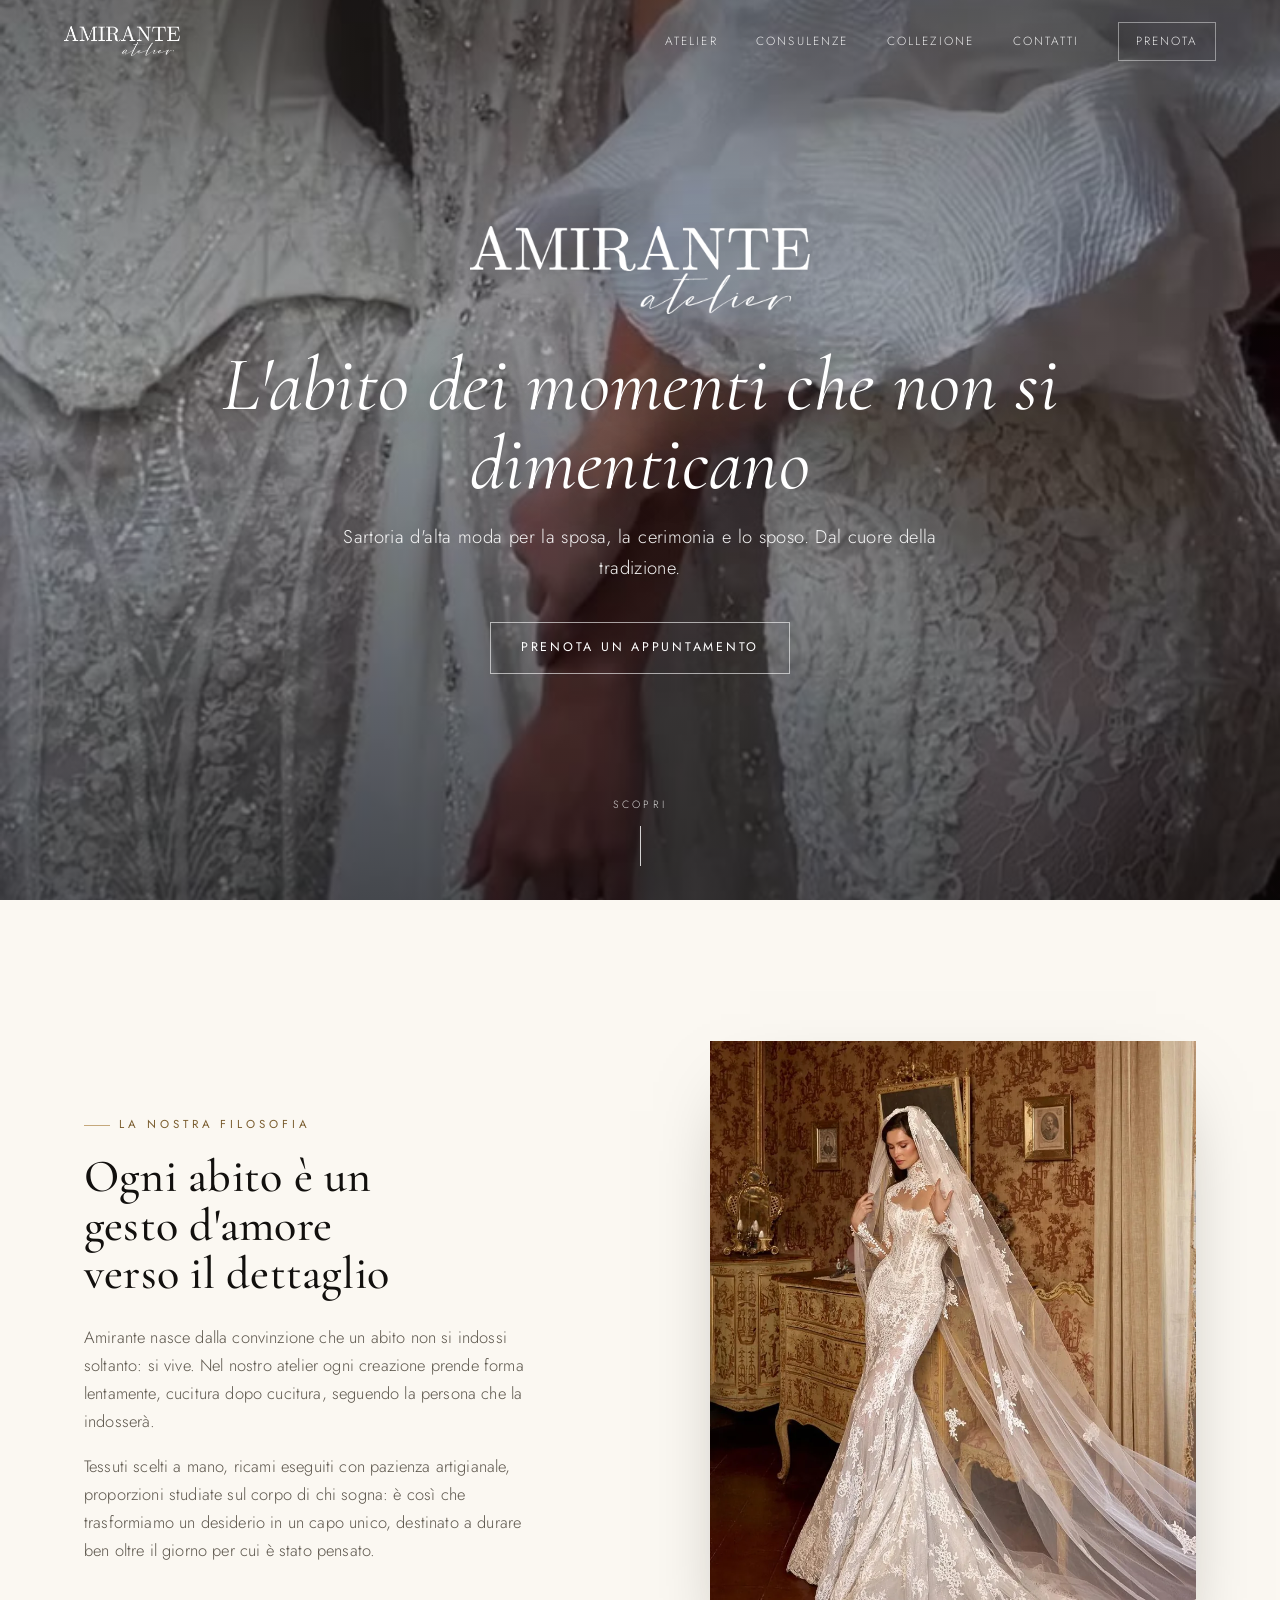
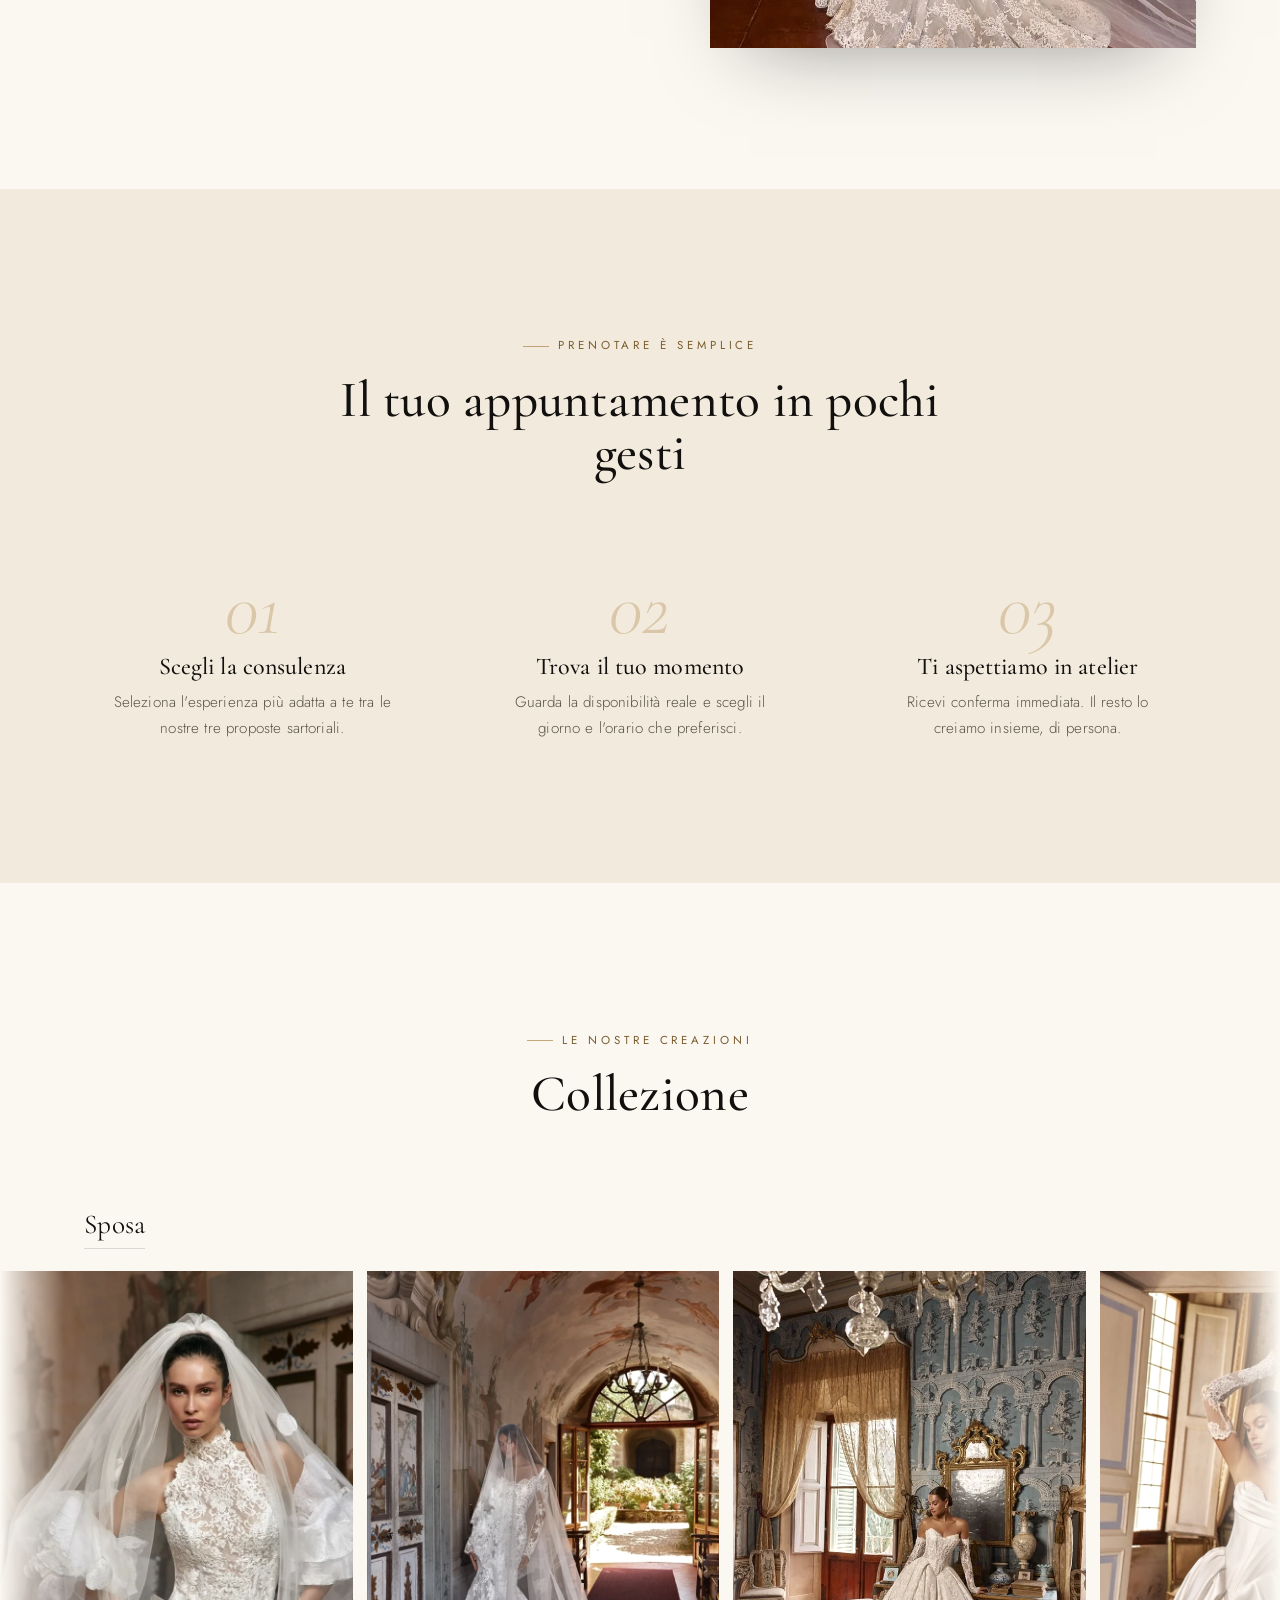
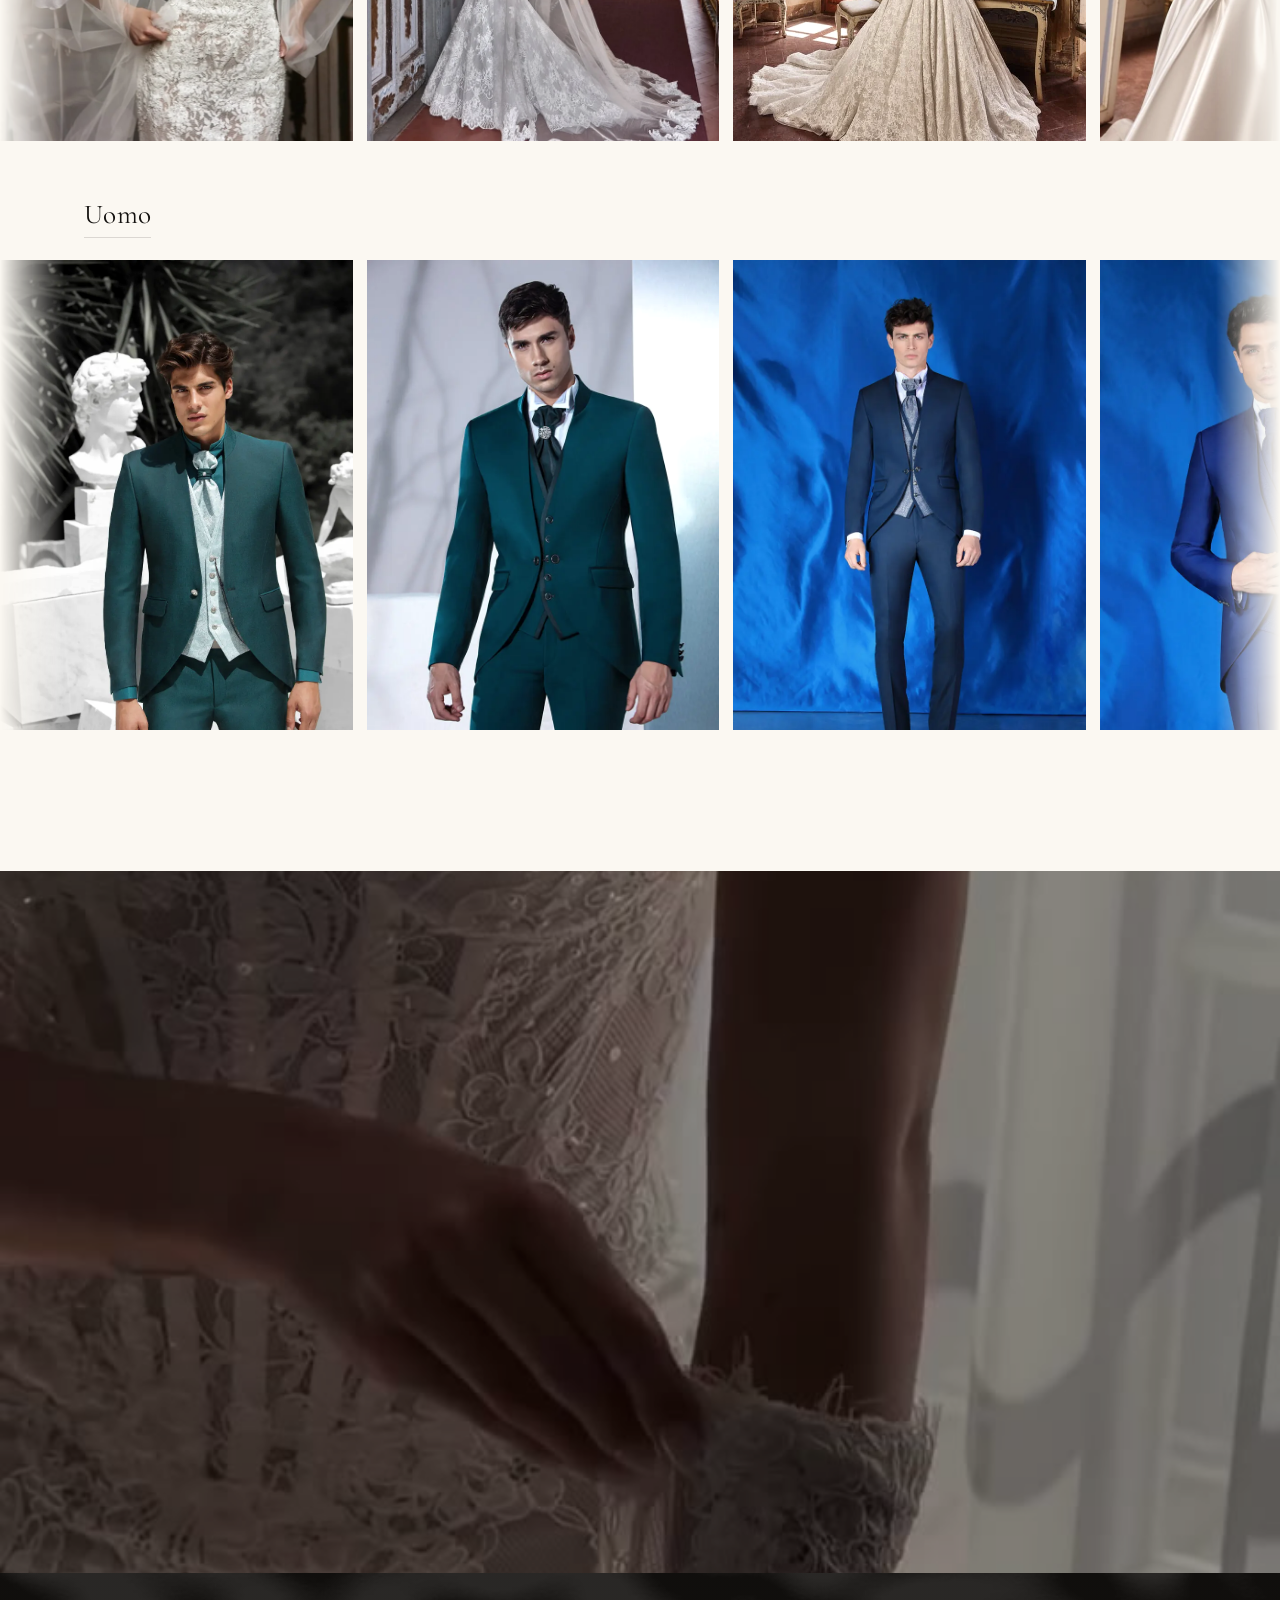
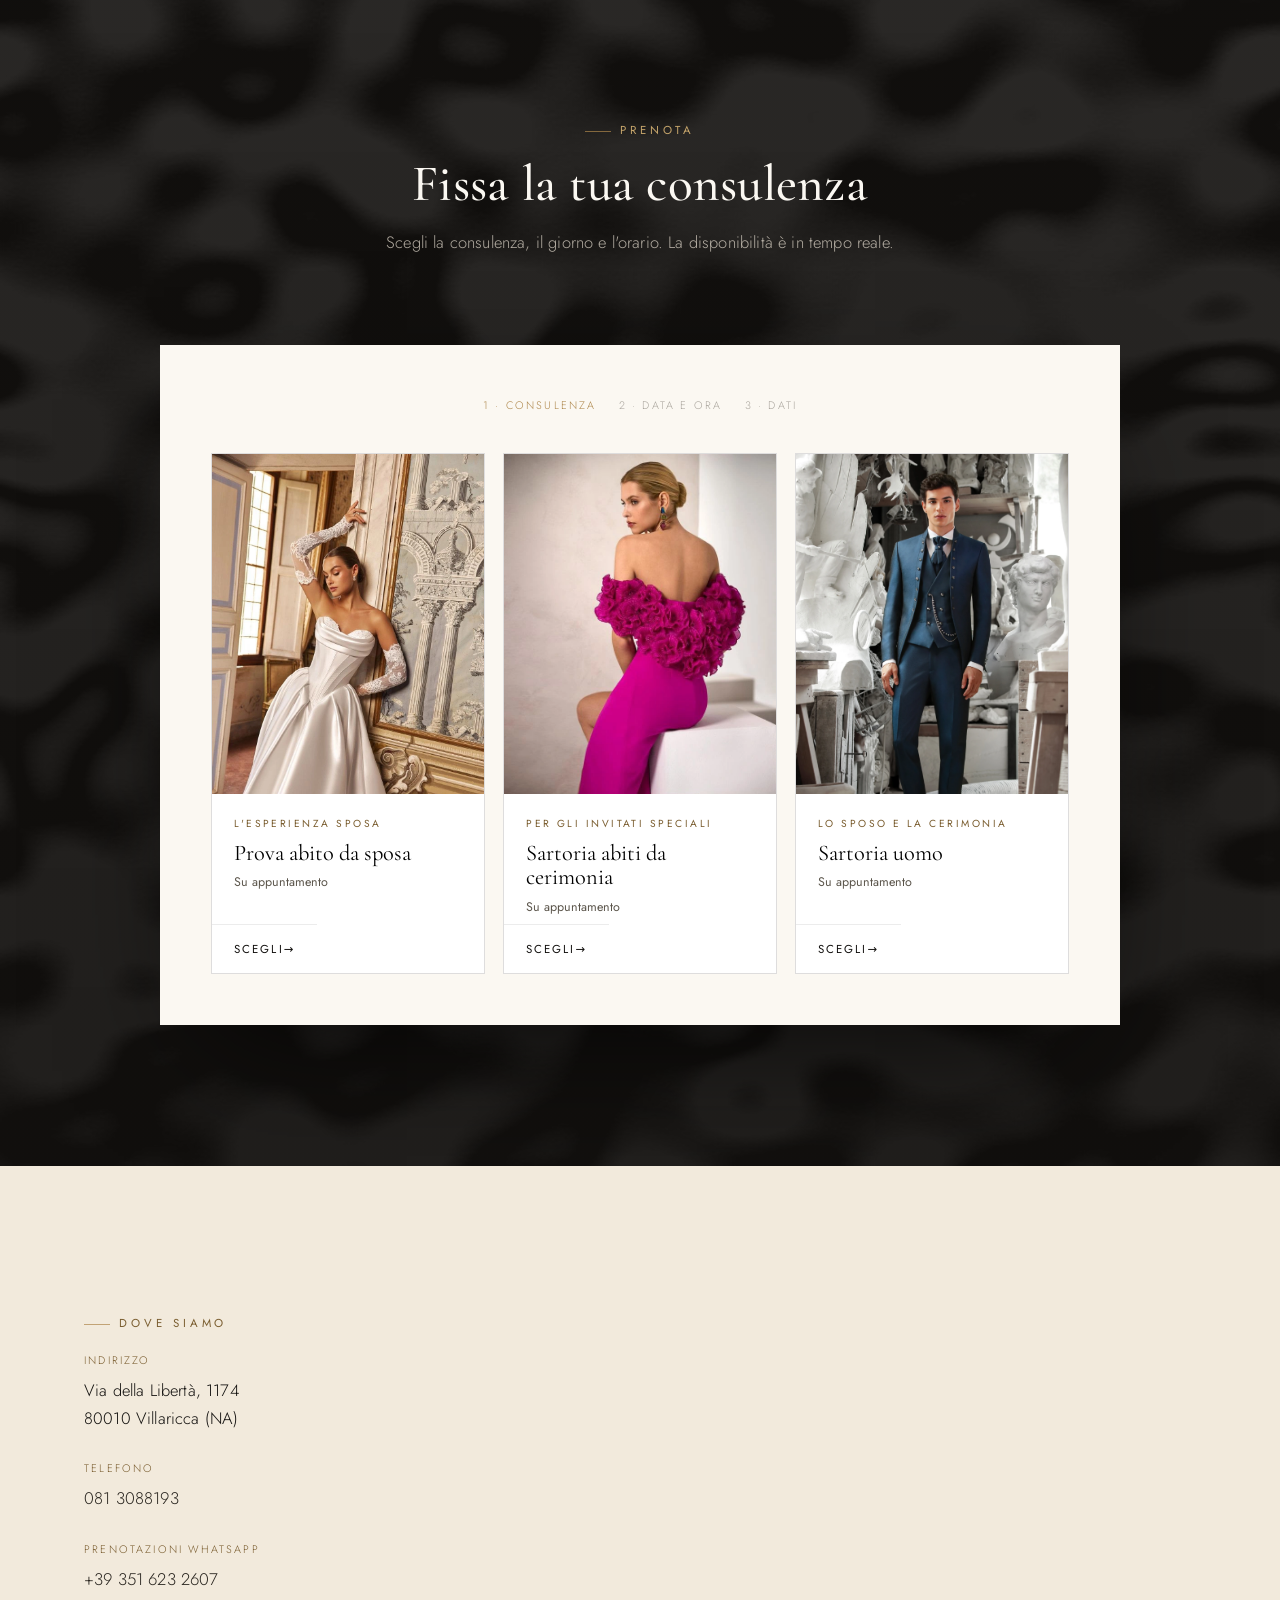
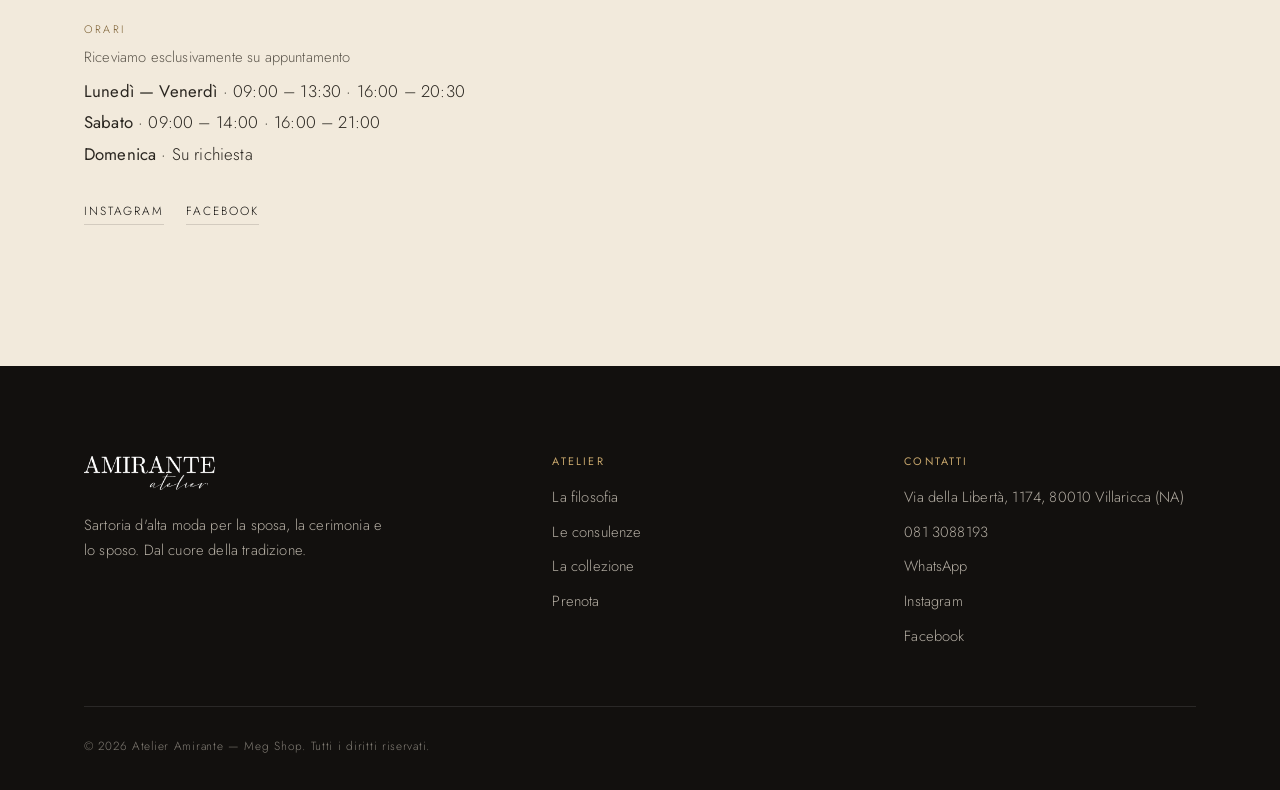
==== index.html @ fe5e5bea "Galleria sposa sostituita con 31 nuove foto (v=18)" ====
<!DOCTYPE html>
<html lang="it">
<head>
<meta charset="UTF-8">
<meta name="viewport" content="width=device-width, initial-scale=1">

<!-- ===================== SEO PRIMARIA ===================== -->
<title>Abiti da Sposa e Cerimonia a Villaricca | Amirante</title>
<meta name="description" content="Atelier Amirante a Villaricca (NA): abiti da sposa, cerimonia e sposo su misura, alta sartoria artigianale. Prenota la consulenza privata su appuntamento.">
<meta name="author" content="Atelier Amirante">
<meta name="robots" content="index, follow, max-image-preview:large">
<meta name="theme-color" content="#12100E">
<link rel="canonical" href="https://scintillaanselmo0-cell.github.io/amirante-atelier/">
<meta name="geo.region" content="IT-NA">
<meta name="geo.placename" content="Villaricca">
<meta name="geo.position" content="40.9209;14.1935">
<meta name="ICBM" content="40.9209, 14.1935">

<!-- Favicon -->
<link rel="icon" href="favicon.ico" sizes="any">
<link rel="icon" href="assets/favicon.png" type="image/png">
<link rel="apple-touch-icon" href="assets/favicon.png">

<!-- ===================== OPEN GRAPH ===================== -->
<meta property="og:type" content="website">
<meta property="og:site_name" content="Atelier Amirante">
<meta property="og:title" content="Atelier Amirante — Abiti da sposa e cerimonia a Villaricca">
<meta property="og:description" content="Alta sartoria per sposa, cerimonia e sposo a Villaricca (NA). Abiti su misura. Prenota la tua consulenza privata su appuntamento.">
<meta property="og:image" content="https://scintillaanselmo0-cell.github.io/amirante-atelier/assets/og-image.jpg">
<meta property="og:image:width" content="1200">
<meta property="og:image:height" content="630">
<meta property="og:image:alt" content="Atelier Amirante — sartoria d'alta moda a Villaricca">
<meta property="og:url" content="https://scintillaanselmo0-cell.github.io/amirante-atelier/">
<meta property="og:locale" content="it_IT">

<!-- ===================== TWITTER CARD ===================== -->
<meta name="twitter:card" content="summary_large_image">
<meta name="twitter:title" content="Atelier Amirante — Abiti da sposa e cerimonia a Villaricca">
<meta name="twitter:description" content="Alta sartoria per sposa, cerimonia e sposo a Villaricca (NA). Abiti su misura, su appuntamento.">
<meta name="twitter:image" content="https://scintillaanselmo0-cell.github.io/amirante-atelier/assets/og-image.jpg">
<meta name="twitter:image:alt" content="Atelier Amirante — sartoria d'alta moda a Villaricca">

<!-- ===================== FONTS (preconnect + preload async) ===================== -->
<link rel="preconnect" href="https://fonts.googleapis.com">
<link rel="preconnect" href="https://fonts.gstatic.com" crossorigin>
<link rel="preload" as="style" href="https://fonts.googleapis.com/css2?family=Cormorant+Garamond:ital,wght@0,400;0,500;0,600;1,400;1,500&family=Jost:wght@300;400;500&display=swap">
<link rel="stylesheet" href="https://fonts.googleapis.com/css2?family=Cormorant+Garamond:ital,wght@0,400;0,500;0,600;1,400;1,500&family=Jost:wght@300;400;500&display=swap" media="print" onload="this.media='all'">
<noscript><link rel="stylesheet" href="https://fonts.googleapis.com/css2?family=Cormorant+Garamond:ital,wght@0,400;0,500;0,600;1,400;1,500&family=Jost:wght@300;400;500&display=swap"></noscript>

<!-- ===================== LCP PRELOAD ===================== -->
<link rel="preload" as="image" href="assets/hero-vid-poster.jpg" fetchpriority="high">
<link rel="preload" as="image" href="assets/logo-light.webp" fetchpriority="high">

<!-- ===================== CRITICAL CSS (inline, above-the-fold) ===================== -->
<style>
:root{--paper:#FBF8F2;--ivory:#F2EADC;--ink:#12100E;--ink-2:#2A2620;--ink-soft:#5B554B;--gold:#AE874B;--gold-2:#C6A56B;--gold-text:#7a5d2f;--line:rgba(24,20,16,.14);--line-soft:rgba(24,20,16,.08);--serif:"Cormorant Garamond",Georgia,serif;--sans:"Jost",system-ui,-apple-system,sans-serif;--maxw:1240px;--ease:cubic-bezier(.19,1,.22,1)}
*{box-sizing:border-box}html{scroll-behavior:smooth}
body{margin:0;background:var(--paper);color:var(--ink);font-family:var(--sans);font-weight:300;line-height:1.7;font-size:16.5px;letter-spacing:.01em;-webkit-font-smoothing:antialiased;overflow-x:hidden}
img{max-width:100%;display:block}a{color:inherit;text-decoration:none}
h1,h2,h3,h4{font-family:var(--serif);font-weight:500;line-height:1.05;margin:0}
.visually-hidden{position:absolute!important;width:1px;height:1px;padding:0;margin:-1px;overflow:hidden;clip:rect(0,0,0,0);white-space:nowrap;border:0}
.skip-link{position:absolute;left:16px;top:-60px;z-index:200;background:var(--ink);color:#fff;padding:.8em 1.4em;font-size:.8rem;letter-spacing:.12em;text-transform:uppercase;transition:top .3s var(--ease)}
.skip-link:focus{top:16px}
.btn{display:inline-flex;align-items:center;gap:.7em;font-family:var(--sans);font-size:.78rem;letter-spacing:.22em;text-transform:uppercase;font-weight:400;padding:1.15em 2.4em;border:1px solid var(--ink);background:transparent;color:var(--ink);cursor:pointer;transition:all .5s var(--ease)}
.btn-ghost-light{border-color:rgba(255,255,255,.6);color:#fff;background:transparent}
.btn-ghost-light:hover{background:#fff;color:var(--ink);border-color:#fff}
.nav{position:fixed;inset:0 0 auto 0;z-index:60;display:flex;align-items:center;justify-content:space-between;padding:22px clamp(20px,5vw,64px);transition:background .6s var(--ease),padding .6s var(--ease),box-shadow .6s var(--ease)}
.nav.solid{background:rgba(251,248,242,.92);backdrop-filter:blur(12px);padding:14px clamp(20px,5vw,64px);box-shadow:0 1px 0 var(--line-soft)}
.nav-logo img{height:30px;width:auto}
.nav .logo-light{display:block}.nav .logo-dark{display:none;position:absolute}
.nav.solid .logo-light{display:none}.nav.solid .logo-dark{display:block;position:static}
.nav-links{display:flex;gap:2.4rem;align-items:center}
.nav-links a{font-size:.74rem;letter-spacing:.18em;text-transform:uppercase;color:#fff;opacity:.86}
.nav.solid .nav-links a{color:var(--ink)}
.nav-links a.nav-cta{border:1px solid rgba(255,255,255,.5);padding:.7em 1.4em}
.nav.solid .nav-links a.nav-cta{border-color:var(--gold);color:var(--gold)}
.nav-burger{display:none;background:none;border:0;cursor:pointer;width:30px;height:22px;position:relative}
.nav-burger span{position:absolute;left:0;right:0;height:1.5px;background:#fff;transition:.4s var(--ease)}
.nav.solid .nav-burger span{background:var(--ink)}
.nav-burger span:nth-child(1){top:0}.nav-burger span:nth-child(2){top:10px}.nav-burger span:nth-child(3){top:20px}
.hero{position:relative;min-height:100svh;display:flex;align-items:center;justify-content:center;text-align:center;overflow:hidden;color:#fff}
.hero-video,.hero-video video{position:absolute;inset:0;width:100%;height:100%;object-fit:cover}
.hero::after{content:"";position:absolute;inset:0;background:linear-gradient(180deg,rgba(10,9,8,.5),rgba(10,9,8,.28) 40%,rgba(10,9,8,.62));z-index:1}
.hero-inner{position:relative;z-index:2;padding:0 24px;max-width:900px}
.hero-logo{height:clamp(46px,7vw,88px);width:auto;margin:0 auto 2rem;filter:drop-shadow(0 8px 30px rgba(0,0,0,.4))}
.hero h1{font-size:clamp(2.4rem,6vw,5rem);font-weight:400;font-style:italic;line-height:1.02;margin:0 0 1.1rem;text-shadow:0 4px 40px rgba(0,0,0,.35)}
.hero p{font-family:var(--sans);font-weight:300;font-size:clamp(.95rem,1.5vw,1.15rem);letter-spacing:.02em;max-width:620px;margin:0 auto 2.4rem;opacity:.94}
a:focus-visible,button:focus-visible{outline:2px solid var(--gold);outline-offset:3px}
.nav a:focus-visible,.hero a:focus-visible{outline-color:var(--gold-2)}
</style>

<!-- ===================== FULL CSS (async) ===================== -->
<link rel="preload" as="style" href="css/style.min.css?v=18" onload="this.onload=null;this.rel='stylesheet'">
<noscript><link rel="stylesheet" href="css/style.min.css?v=18"></noscript>

<!-- ===================== DATI STRUTTURATI (JSON-LD) ===================== -->
<script type="application/ld+json">
{
  "@context": "https://schema.org",
  "@graph": [
    {
      "@type": "ClothingStore",
      "@id": "https://scintillaanselmo0-cell.github.io/amirante-atelier/#atelier",
      "name": "Atelier Amirante — Meg Shop",
      "alternateName": "Amirante Atelier",
      "description": "Atelier di alta sartoria a Villaricca (NA): abiti da sposa, da cerimonia e sartoria uomo su misura.",
      "image": "https://scintillaanselmo0-cell.github.io/amirante-atelier/assets/og-image.jpg",
      "logo": "https://scintillaanselmo0-cell.github.io/amirante-atelier/assets/logo-dark.png",
      "url": "https://scintillaanselmo0-cell.github.io/amirante-atelier/",
      "telephone": "+390813088193",
      "priceRange": "€€€",
      "currenciesAccepted": "EUR",
      "address": {
        "@type": "PostalAddress",
        "streetAddress": "Via della Libertà, 1174",
        "addressLocality": "Villaricca",
        "postalCode": "80010",
        "addressRegion": "NA",
        "addressCountry": "IT"
      },
      "geo": {
        "@type": "GeoCoordinates",
        "latitude": 40.9209,
        "longitude": 14.1935
      },
      "hasMap": "https://www.google.com/maps?q=Via+della+Libert%C3%A0+1174+Villaricca+NA",
      "areaServed": [
        {"@type":"City","name":"Villaricca"},
        {"@type":"City","name":"Napoli"},
        {"@type":"AdministrativeArea","name":"Campania"}
      ],
      "openingHoursSpecification": [
        {"@type":"OpeningHoursSpecification","dayOfWeek":["Monday","Tuesday","Wednesday","Thursday","Friday"],"opens":"09:00","closes":"13:30"},
        {"@type":"OpeningHoursSpecification","dayOfWeek":["Monday","Tuesday","Wednesday","Thursday","Friday"],"opens":"16:00","closes":"20:30"},
        {"@type":"OpeningHoursSpecification","dayOfWeek":["Saturday"],"opens":"09:00","closes":"14:00"},
        {"@type":"OpeningHoursSpecification","dayOfWeek":["Saturday"],"opens":"16:00","closes":"21:00"}
      ],
      "sameAs": [
        "https://www.instagram.com/amirante.megshop/",
        "https://www.facebook.com/atelieramirante/?locale=it_IT"
      ],
      "hasOfferCatalog": {
        "@type": "OfferCatalog",
        "name": "Consulenze sartoriali",
        "itemListElement": [
          {"@type":"Offer","itemOffered":{"@type":"Service","name":"Prova abito da sposa","description":"Consulenza privata su appuntamento per la scelta e la prova dell'abito da sposa su misura."}},
          {"@type":"Offer","itemOffered":{"@type":"Service","name":"Sartoria abiti da cerimonia","description":"Abiti da cerimonia su misura per mamme della sposa, damigelle e invitati."}},
          {"@type":"Offer","itemOffered":{"@type":"Service","name":"Sartoria uomo","description":"Abiti da cerimonia e da sposo su misura per l'uomo."}}
        ]
      }
    },
    {
      "@type": "WebSite",
      "@id": "https://scintillaanselmo0-cell.github.io/amirante-atelier/#website",
      "url": "https://scintillaanselmo0-cell.github.io/amirante-atelier/",
      "name": "Atelier Amirante",
      "inLanguage": "it-IT",
      "publisher": {"@id": "https://scintillaanselmo0-cell.github.io/amirante-atelier/#atelier"}
    },
    {
      "@type": "BreadcrumbList",
      "itemListElement": [
        {"@type":"ListItem","position":1,"name":"Home","item":"https://scintillaanselmo0-cell.github.io/amirante-atelier/"},
        {"@type":"ListItem","position":2,"name":"Consulenze","item":"https://scintillaanselmo0-cell.github.io/amirante-atelier/#prenota"},
        {"@type":"ListItem","position":3,"name":"Collezione","item":"https://scintillaanselmo0-cell.github.io/amirante-atelier/#galleria"},
        {"@type":"ListItem","position":4,"name":"Contatti","item":"https://scintillaanselmo0-cell.github.io/amirante-atelier/#contatti"}
      ]
    }
  ]
}
</script>
</head>
<body>

  <a href="#main" class="skip-link">Salta al contenuto</a>

  <!-- NAV -->
  <header class="nav" id="nav">
    <a href="#top" class="nav-logo" aria-label="Atelier Amirante — home">
      <img class="logo-light" src="assets/logo-light.webp" alt="Atelier Amirante" width="900" height="233">
      <img class="logo-dark" src="assets/logo-dark.webp" alt="Atelier Amirante" width="900" height="233">
    </a>
    <nav class="nav-links" id="navLinks" aria-label="Navigazione principale">
      <a href="#filosofia">Atelier</a>
      <a href="#prenota">Consulenze</a>
      <a href="#galleria">Collezione</a>
      <a href="#contatti">Contatti</a>
      <a href="#prenota" class="nav-cta">Prenota</a>
    </nav>
    <button class="nav-burger" id="navBurger" aria-label="Apri il menu" aria-expanded="false" aria-controls="navLinks"><span></span><span></span><span></span></button>
  </header>

  <main id="main">

  <!-- HERO -->
  <section class="hero" id="top" aria-label="Introduzione">
    <div class="hero-video">
      <video id="heroVideo" autoplay muted loop playsinline preload="none" poster="assets/hero-vid-poster.jpg" aria-hidden="true" tabindex="-1"></video>
    </div>
    <div class="hero-inner">
      <img class="hero-logo" id="heroLogo" src="assets/logo-light.webp" alt="Atelier Amirante" width="900" height="233" fetchpriority="high">
      <h1>
        <span id="heroClaim" class="hero-claim"></span>
        <span class="visually-hidden">Atelier Amirante — sartoria d'alta moda per abiti da sposa, cerimonia e sposo a Villaricca (NA)</span>
      </h1>
      <p id="heroSub"></p>
      <a href="#prenota" class="btn btn-ghost-light">Prenota un appuntamento</a>
    </div>
    <div class="hero-scroll" aria-hidden="true">Scopri</div>
  </section>

  <!-- FILOSOFIA -->
  <section class="section philo" id="filosofia" aria-labelledby="philoTitle">
    <div class="wrap philo-grid">
      <div class="philo-text reveal">
        <span class="kicker" id="philoKicker"></span>
        <h2 id="philoTitle"></h2>
        <div id="philoBody"></div>
        <div class="philo-stats" id="philoStats"></div>
      </div>
      <div class="philo-media reveal d1">
        <img id="philoImg" src="assets/feature-filosofia.webp?v=18" alt="Abito da sposa su misura dell'Atelier Amirante a Villaricca" width="448" height="608" loading="lazy">
      </div>
    </div>
  </section>

  <!-- COME FUNZIONA -->
  <section class="section steps" id="come-funziona" aria-labelledby="steps-title">
    <div class="wrap">
      <div class="sec-head reveal">
        <span class="kicker">Prenotare è semplice</span>
        <h2 id="steps-title">Il tuo appuntamento in pochi gesti</h2>
      </div>
      <div class="steps-grid" id="stepsGrid"></div>
    </div>
  </section>

  <!-- GALLERIA -->
  <section class="section gallery" id="galleria" aria-labelledby="galTitle">
    <div class="wrap">
      <div class="sec-head reveal">
        <span class="kicker" id="galKicker"></span>
        <h2 id="galTitle"></h2>
      </div>
    </div>
    <div class="gal-rows" id="galRows"></div>
  </section>

  <!-- ATMOSPHERE -->
  <section class="atmo" id="atmo" aria-labelledby="atmo-title">
    <video id="luxVideo" autoplay muted loop playsinline preload="none" poster="assets/lux-poster.jpg" aria-hidden="true" tabindex="-1"></video>
    <div class="atmo-inner reveal">
      <h2 id="atmo-title">Il lusso è nel dettaglio che non si vede</h2>
      <p>Vieni a scoprire l'atelier Amirante. Ti aspettiamo.</p>
    </div>
  </section>

  <!-- PRENOTA -->
  <section class="section booking" id="prenota" aria-labelledby="prenota-title">
    <div class="wrap">
      <div class="sec-head reveal">
        <span class="kicker">Prenota</span>
        <h2 id="prenota-title">Fissa la tua consulenza</h2>
        <p>Scegli la consulenza, il giorno e l'orario. La disponibilità è in tempo reale.</p>
      </div>
      <div class="bk-shell reveal d1">
        <div id="booking-app"></div>
      </div>
    </div>
  </section>

  <!-- CONTATTI -->
  <section class="section contact" id="contatti" aria-label="Dove siamo">
    <div class="wrap contact-grid">
      <div class="contact-info reveal">
        <span class="kicker">Dove siamo</span>
        <div class="contact-block">
          <div class="lbl">Indirizzo</div>
          <address id="cAddr"></address>
        </div>
        <div class="contact-block">
          <div class="lbl">Telefono</div>
          <a id="cPhone" href="#"></a>
        </div>
        <div class="contact-block">
          <div class="lbl">Prenotazioni WhatsApp</div>
          <a id="cWa" href="#" target="_blank" rel="noopener"></a>
        </div>
        <div class="contact-block">
          <div class="lbl">Orari</div>
          <div id="cHours"></div>
        </div>
        <div class="contact-socials" id="cSocials"></div>
      </div>
      <div class="contact-map reveal d1">
        <iframe id="cMap" loading="lazy" referrerpolicy="no-referrer-when-downgrade" title="Mappa dell'Atelier Amirante a Villaricca"></iframe>
      </div>
    </div>
  </section>

  </main>

  <!-- FOOTER -->
  <footer class="footer">
    <div class="wrap">
      <div class="footer-top">
        <div class="footer-brand">
          <div class="footer-logo"><img src="assets/logo-light.webp" alt="Atelier Amirante" width="900" height="233" loading="lazy"></div>
          <p id="fAbout"></p>
        </div>
        <nav class="footer-col" aria-label="Sezioni del sito">
          <h2>Atelier</h2>
          <a href="#filosofia">La filosofia</a>
          <a href="#prenota">Le consulenze</a>
          <a href="#galleria">La collezione</a>
          <a href="#prenota">Prenota</a>
        </nav>
        <div class="footer-col">
          <h2>Contatti</h2>
          <p id="fAddr"></p>
          <a id="fPhone" href="#"></a>
          <a id="fWa" href="#" target="_blank" rel="noopener">WhatsApp</a>
          <a id="fIg" href="#" target="_blank" rel="noopener">Instagram</a>
          <a id="fFb" href="#" target="_blank" rel="noopener">Facebook</a>
        </div>
      </div>
      <div class="footer-bottom">
        <span>© <span id="year"></span> Atelier Amirante — Meg Shop. Tutti i diritti riservati.</span>
      </div>
    </div>
  </footer>

  <!-- LIGHTBOX -->
  <div class="lb" id="lightbox" role="dialog" aria-modal="true" aria-label="Galleria immagini" aria-hidden="true">
    <button class="lb-close" id="lbClose" aria-label="Chiudi galleria">✕</button>
    <button class="lb-nav lb-prev" id="lbPrev" aria-label="Immagine precedente">‹</button>
    <img id="lbImg" src="" alt="Creazione dell'Atelier Amirante" width="1000" height="1333">
    <button class="lb-nav lb-next" id="lbNext" aria-label="Immagine successiva">›</button>
    <div class="lb-count" id="lbCount" aria-live="polite"></div>
  </div>

  <script src="js/data.js?v=18"></script>
  <script src="js/main.min.js?v=18" defer></script>
  <script src="js/booking.min.js?v=18" defer></script>
</body>
</html>
---- css/style.min.css ----
:root{--paper:#FBF8F2;--ivory:#F2EADC;--ink:#12100E;--ink-2:#2A2620;--ink-soft:#5B554B;--gold:#AE874B;--gold-2:#C6A56B;--line:rgba(24,20,16,.14);--line-soft:rgba(24,20,16,.08);--shadow:0 30px 80px -40px rgba(18,16,14,.5);--serif:"Cormorant Garamond",Georgia,serif;--sans:"Jost",system-ui,-apple-system,sans-serif;--maxw:1240px;--ease:cubic-bezier(.19,1,.22,1);--gold-text:#7a5d2f}*{box-sizing:border-box}html{scroll-behavior:smooth}body{margin:0;background:var(--paper);color:var(--ink);font-family:var(--sans);font-weight:300;line-height:1.7;font-size:16.5px;letter-spacing:.01em;-webkit-font-smoothing:antialiased;overflow-x:hidden}img{max-width:100%;display:block}a{color:inherit;text-decoration:none}h1,h2,h3,h4{font-family:var(--serif);font-weight:500;line-height:1.05;margin:0;letter-spacing:.005em}p{margin:0 0 1em}.wrap{width:100%;max-width:var(--maxw);margin:0 auto;padding:0 clamp(20px,5vw,64px)}.kicker{font-family:var(--sans);font-weight:400;font-size:.72rem;letter-spacing:.34em;text-transform:uppercase;color:var(--gold);margin:0 0 1.1rem;display:inline-block}.kicker::before{content:"";display:inline-block;width:26px;height:1px;background:var(--gold);vertical-align:middle;margin-right:.8em;opacity:.7}.section{padding:clamp(72px,11vw,150px) 0}.eyebrow-line{width:1px;height:64px;background:var(--line);margin:0 auto}.btn{display:inline-flex;align-items:center;gap:.7em;font-family:var(--sans);font-size:.78rem;letter-spacing:.22em;text-transform:uppercase;font-weight:400;padding:1.15em 2.4em;border:1px solid var(--ink);background:0 0;color:var(--ink);cursor:pointer;transition:all .5s var(--ease);border-radius:0}.btn:hover{background:var(--ink);color:var(--paper)}.btn-gold{border-color:var(--gold);background:var(--gold);color:#fff}.btn-gold:hover{background:var(--ink);border-color:var(--ink);color:var(--paper)}.btn-ghost-light{border-color:rgba(255,255,255,.6);color:#fff;background:0 0}.btn-ghost-light:hover{background:#fff;color:var(--ink);border-color:#fff}.btn:disabled{opacity:.4;cursor:not-allowed}.reveal{opacity:0;transform:translateY(34px);transition:opacity 1.1s var(--ease),transform 1.1s var(--ease)}.reveal.in{opacity:1;transform:none}.reveal.d1{transition-delay:.12s}.reveal.d2{transition-delay:.24s}.reveal.d3{transition-delay:.36s}@media(prefers-reduced-motion:reduce){.reveal{opacity:1;transform:none;transition:none}}.nav{position:fixed;inset:0 0 auto 0;z-index:60;display:flex;align-items:center;justify-content:space-between;padding:22px clamp(20px,5vw,64px);transition:background .6s var(--ease),padding .6s var(--ease),box-shadow .6s var(--ease)}.nav.solid{background:rgba(251,248,242,.92);backdrop-filter:blur(12px);padding:14px clamp(20px,5vw,64px);box-shadow:0 1px 0 var(--line-soft)}.nav-logo img{height:30px;width:auto;transition:opacity .4s}.nav .logo-light{display:block}.nav .logo-dark{display:none;position:absolute}.nav.solid .logo-light{display:none}.nav.solid .logo-dark{display:block;position:static}.nav-links{display:flex;gap:2.4rem;align-items:center}.nav-links a{font-size:.74rem;letter-spacing:.18em;text-transform:uppercase;color:#fff;opacity:.86;transition:opacity .3s}.nav.solid .nav-links a{color:var(--ink)}.nav-links a:hover{opacity:1}.nav-links a.nav-cta{border:1px solid rgba(255,255,255,.5);padding:.7em 1.4em}.nav.solid .nav-links a.nav-cta{border-color:var(--gold);color:var(--gold)}.nav-burger{display:none;background:0 0;border:0;cursor:pointer;width:30px;height:22px;position:relative}.nav-burger span{position:absolute;left:0;right:0;height:1.5px;background:#fff;transition:.4s var(--ease)}.nav.solid .nav-burger span{background:var(--ink)}.nav-burger span:first-child{top:0}.nav-burger span:nth-child(2){top:10px}.nav-burger span:nth-child(3){top:20px}.hero{position:relative;min-height:100svh;display:flex;align-items:center;justify-content:center;text-align:center;overflow:hidden;color:#fff}.hero-poster,.hero-video,.hero-video video{position:absolute;inset:0;width:100%;height:100%;object-fit:cover}.hero-poster{background-size:cover;background-position:center 30%}.hero::after{content:"";position:absolute;inset:0;background:linear-gradient(180deg,rgba(10,9,8,.5) 0,rgba(10,9,8,.28) 40%,rgba(10,9,8,.62) 100%);z-index:1}.hero-inner{position:relative;z-index:2;padding:0 24px;max-width:900px}.hero-logo{height:clamp(46px,7vw,88px);width:auto;margin:0 auto 2rem;filter:drop-shadow(0 8px 30px rgba(0,0,0,.4))}.hero h1{font-size:clamp(2.4rem,6vw,5rem);font-weight:400;font-style:italic;line-height:1.02;margin:0 0 1.1rem;text-shadow:0 4px 40px rgba(0,0,0,.35)}.hero p{font-family:var(--sans);font-weight:300;font-size:clamp(.95rem,1.5vw,1.15rem);letter-spacing:.02em;max-width:620px;margin:0 auto 2.4rem;opacity:.94}.hero-scroll{position:absolute;bottom:34px;left:50%;transform:translateX(-50%);z-index:2;font-size:.66rem;letter-spacing:.3em;text-transform:uppercase;opacity:.8;display:flex;flex-direction:column;align-items:center;gap:12px}.hero-scroll::after{content:"";width:1px;height:40px;background:#fff;animation:scrolldot 2.4s var(--ease) infinite}@keyframes scrolldot{0%{transform:scaleY(0);transform-origin:top}45%{transform:scaleY(1);transform-origin:top}55%{transform:scaleY(1);transform-origin:bottom}100%{transform:scaleY(0);transform-origin:bottom}}.philo{position:relative;background:var(--paper)}.philo-grid{display:grid;grid-template-columns:1.05fr .95fr;gap:clamp(40px,7vw,110px);align-items:center}.philo-text h2{font-size:clamp(2rem,3.6vw,3.3rem);margin:0 0 1.6rem;max-width:15ch}.philo-text p{color:var(--ink-soft);max-width:46ch}.philo-media{position:relative}.philo-media img{width:100%;height:auto;aspect-ratio:4/5;object-fit:cover;box-shadow:var(--shadow)}.philo-media::before{content:"";position:absolute;inset:auto -22px -22px auto;width:62%;height:62%;border:1px solid var(--gold);z-index:-1}.philo-stats{display:flex;gap:clamp(24px,4vw,56px);margin-top:2.8rem;padding-top:2.4rem;border-top:1px solid var(--line)}.philo-stats .n{font-family:var(--serif);font-size:clamp(1.8rem,3vw,2.6rem);color:var(--gold);line-height:1}.philo-stats .l{font-size:.72rem;letter-spacing:.14em;text-transform:uppercase;color:var(--ink-soft);margin-top:.5rem}.services{background:linear-gradient(rgba(251,248,242,.82),rgba(251,248,242,.92)) 0 0/cover fixed,url("../assets/marble-light.webp") 0 0/cover fixed}.sec-head{text-align:center;max-width:640px;margin:0 auto clamp(48px,7vw,90px)}.sec-head h2{font-size:clamp(2rem,4vw,3.4rem)}.sec-head p{color:var(--ink-soft);margin-top:1rem}.svc{display:grid;grid-template-columns:1fr 1fr;gap:clamp(30px,5vw,80px);align-items:center;margin-bottom:clamp(60px,9vw,120px)}.svc:last-child{margin-bottom:0}.svc:nth-child(2n) .svc-media{order:2}.svc-media{position:relative;overflow:hidden}.svc-media img{width:100%;height:auto;aspect-ratio:3/4;object-fit:cover;object-position:center top;transition:transform 1.6s var(--ease)}.svc:hover .svc-media img{transform:scale(1.05)}.svc-num{position:absolute;top:20px;left:20px;font-family:var(--serif);font-size:3.4rem;font-style:italic;color:#fff;mix-blend-mode:overlay;opacity:.9}.svc-body .kicker{margin-bottom:.8rem}.svc-body h3{font-size:clamp(1.7rem,2.8vw,2.5rem);margin-bottom:1rem}.svc-dur{display:inline-flex;align-items:center;gap:.6em;font-size:.72rem;letter-spacing:.18em;text-transform:uppercase;color:var(--gold);margin-bottom:1.2rem}.svc-dur::before{content:"";width:6px;height:6px;border-radius:50%;background:var(--gold)}.svc-body p{color:var(--ink-soft);max-width:44ch}.svc-list{list-style:none;padding:0;margin:1.6rem 0 2rem}.svc-list li{position:relative;padding-left:1.6em;margin-bottom:.6em;font-size:.95rem;color:var(--ink-2)}.svc-list li::before{content:"—";position:absolute;left:0;color:var(--gold)}.steps{background:var(--ivory)}.steps-grid{display:grid;grid-template-columns:repeat(3,1fr);gap:clamp(24px,4vw,60px)}.step{text-align:center;position:relative}.step-n{font-family:var(--serif);font-style:italic;font-size:clamp(3rem,6vw,5rem);color:var(--gold);opacity:.35;line-height:1;margin-bottom:.4rem}.step h3{font-size:1.5rem;margin-bottom:.7rem}.step p{color:var(--ink-soft);font-size:.95rem;max-width:32ch;margin:0 auto}.gallery{background:var(--paper);overflow:hidden}.gal-rows{display:flex;flex-direction:column;gap:clamp(34px,5vw,60px);margin-top:clamp(22px,4vw,42px)}.gal-row-title{font-family:var(--serif);font-weight:400;color:var(--ink);font-size:clamp(1.15rem,2.6vw,1.7rem);letter-spacing:.01em;margin:0 0 clamp(14px,2vw,22px);padding-bottom:.5rem;border-bottom:1px solid var(--line);display:inline-block}.gal-marquee{overflow:hidden;width:100%;-webkit-mask-image:linear-gradient(to right,transparent,#000 5%,#000 95%,transparent);mask-image:linear-gradient(to right,transparent,#000 5%,#000 95%,transparent)}.gal-track{display:flex;width:max-content;animation:linear infinite gal-scroll;will-change:transform}.gal-row.rev .gal-track{animation-direction:reverse}.gal-marquee:hover .gal-track{animation-play-state:paused}.gal-group{display:flex;gap:14px;padding-right:14px}@keyframes gal-scroll{from{transform:translateX(0)}to{transform:translateX(-50%)}}.gal-item{position:relative;overflow:hidden;border:0;padding:0;margin:0;background:var(--ivory);height:clamp(320px,42vw,470px);aspect-ratio:3/4;flex:0 0 auto;display:block;pointer-events:none;-webkit-user-select:none;user-select:none}.gal-item img{width:100%;height:100%;object-fit:cover;object-position:center top;display:block;pointer-events:none;-webkit-user-select:none;user-select:none;-webkit-user-drag:none;-webkit-touch-callout:none;filter:grayscale(.15) contrast(1.03)}@media(max-width:640px){.gal-item{height:clamp(260px,66vw,380px)}.gal-group{gap:10px;padding-right:10px}}@media(prefers-reduced-motion:reduce){.gal-track{animation:none;width:auto}.gal-marquee{overflow-x:auto;-webkit-overflow-scrolling:touch}.gal-group[aria-hidden]{display:none}}.lb-count{position:absolute;bottom:26px;left:50%;transform:translateX(-50%);color:rgba(255,255,255,.8);font-family:var(--sans);font-size:.74rem;letter-spacing:.2em}.lb{position:fixed;inset:0;z-index:200;background:rgba(12,10,8,.94);display:none;align-items:center;justify-content:center;opacity:0;transition:opacity .4s var(--ease)}.lb.on{display:flex;opacity:1}.lb img{max-width:88vw;max-height:86vh;box-shadow:0 40px 120px rgba(0,0,0,.6)}.lb-close,.lb-nav{position:absolute;background:0 0;border:0;color:#fff;cursor:pointer;font-family:var(--serif);opacity:.75;transition:opacity .3s}.lb-close:hover,.lb-nav:hover{opacity:1}.lb-close{top:26px;right:32px;font-size:2rem}.lb-nav{top:50%;transform:translateY(-50%);font-size:2.4rem;padding:20px}.lb-prev{left:16px}.lb-next{right:16px}.atmo{position:relative;min-height:78vh;display:flex;align-items:center;justify-content:center;overflow:hidden;color:#fff;text-align:center}.atmo video{position:absolute;inset:0;width:100%;height:100%;object-fit:cover}.atmo::after{content:"";position:absolute;inset:0;background:rgba(12,10,8,.42);z-index:1}.atmo-inner{position:relative;z-index:2;max-width:760px;padding:0 24px}.atmo-inner h2{font-size:clamp(1.9rem,4vw,3.4rem);font-style:italic;font-weight:400}.atmo-inner p{font-family:var(--sans);opacity:.9;margin-top:1rem}.booking{background:linear-gradient(rgba(18,16,14,.9),rgba(18,16,14,.94)) 0 0/cover,url("../assets/marble-dark.webp") 0 0/cover;color:var(--paper)}.booking .sec-head h2{color:var(--paper)}.booking .sec-head p{color:rgba(242,234,220,.7)}.booking .kicker{color:var(--gold-2)}.bk-shell{max-width:960px;margin:0 auto;background:var(--paper);color:var(--ink);overflow-x:clip;box-shadow:0 50px 130px -50px rgba(0,0,0,.8);padding:clamp(24px,4vw,52px)}.bk-progress{display:flex;gap:1.4rem;justify-content:center;flex-wrap:wrap;margin-bottom:2.4rem;font-size:.68rem;letter-spacing:.2em;text-transform:uppercase;color:var(--ink-soft)}.bk-progress span{position:relative;opacity:.5}.bk-progress span.on{opacity:1;color:var(--gold)}.bk-progress span.done{opacity:.85;color:var(--ink)}.bk-svc-grid{display:grid;grid-template-columns:repeat(3,1fr);gap:18px}.bk-svc{display:flex;flex-direction:column;text-align:left;border:1px solid var(--line);background:#fff;cursor:pointer;padding:0;overflow:hidden;transition:.5s var(--ease);font-family:var(--sans)}.bk-svc:hover{border-color:var(--gold);transform:translateY(-4px);box-shadow:var(--shadow)}.bk-svc-img{display:block;width:100%;height:auto;aspect-ratio:4/5;object-fit:cover;object-position:center top;background:var(--ivory)}.bk-svc-body{padding:22px 22px 8px;flex:1}.bk-svc-kicker{display:block;font-size:.64rem;letter-spacing:.24em;text-transform:uppercase;color:var(--gold);margin-bottom:.6rem}.bk-svc-name{display:block;font-family:var(--serif);font-size:1.4rem;line-height:1.1;margin-bottom:.5rem}.bk-svc-dur{display:block;font-size:.78rem;color:var(--ink-soft)}.bk-svc-go{display:flex;justify-content:space-between;align-items:center;padding:16px 22px;font-size:.72rem;letter-spacing:.18em;text-transform:uppercase;color:var(--ink);border-top:1px solid var(--line-soft)}.bk-svc-go i{transition:transform .4s var(--ease);font-style:normal}.bk-svc:hover .bk-svc-go i{transform:translateX(6px);color:var(--gold)}.bk-head{display:flex;align-items:center;gap:1.2rem;flex-wrap:wrap;margin-bottom:2rem;padding-bottom:1.2rem;border-bottom:1px solid var(--line-soft)}.bk-back{background:0 0;border:0;cursor:pointer;font-family:var(--sans);font-size:.74rem;letter-spacing:.14em;text-transform:uppercase;color:var(--ink-soft);transition:color .3s}.bk-back:hover{color:var(--gold)}.bk-chosen{font-family:var(--serif);font-size:1.15rem;color:var(--ink)}.bk-chosen em{color:var(--gold);font-style:normal;font-size:.9rem}.bk-cols{display:grid;grid-template-columns:230px 1fr;gap:clamp(20px,4vw,44px)}.bk-cols>*{min-width:0}.bk-cols h4{font-family:var(--sans);font-weight:400;font-size:.7rem;letter-spacing:.22em;text-transform:uppercase;color:var(--ink-soft);margin:0 0 1rem}.bk-date-list{display:flex;flex-direction:column;gap:8px;max-height:340px;overflow-y:auto;padding-right:6px}.bk-date{display:flex;align-items:center;gap:14px;border:1px solid var(--line);background:#fff;cursor:pointer;padding:10px 14px;transition:.35s var(--ease);font-family:var(--sans);text-align:left}.bk-date:hover{border-color:var(--gold)}.bk-date.sel{background:var(--ink);color:#fff;border-color:var(--ink)}.bk-date-dow{font-size:.66rem;letter-spacing:.16em;text-transform:uppercase;opacity:.7;width:34px}.bk-date-num{font-family:var(--serif);font-size:1.5rem;line-height:1}.bk-date-mon{font-size:.72rem;letter-spacing:.12em;text-transform:uppercase;opacity:.8}.bk-time-sec{font-family:var(--serif);font-style:italic;font-size:1.15rem;color:var(--gold);margin:1.2rem 0 .8rem}.bk-time-sec:first-child{margin-top:0}.bk-time-grid{display:grid;grid-template-columns:repeat(auto-fill,minmax(78px,1fr));gap:10px}.bk-time{border:1px solid var(--line);background:#fff;cursor:pointer;padding:.85em 0;font-family:var(--sans);font-size:.85rem;letter-spacing:.06em;transition:.3s var(--ease)}.bk-time:hover{border-color:var(--gold);color:var(--gold)}.bk-time.sel{background:var(--gold);border-color:var(--gold);color:#fff}.bk-time.off{opacity:.32;text-decoration:line-through;cursor:not-allowed}.bk-empty,.bk-hint,.bk-loading{color:var(--ink-soft);font-size:.9rem;font-style:italic}.bk-loading{color:var(--gold)}.bk-next{margin-top:2rem;width:100%;justify-content:center}.bk-cols-cal{grid-template-columns:320px 1fr}.bk-cal-wrap{border:1px solid var(--line);background:#fff;padding:16px}.bk-cal-hdr{display:flex;align-items:center;justify-content:space-between;margin-bottom:14px}.bk-cal-title{font-family:var(--serif);font-size:1.25rem;text-transform:capitalize}.bk-cal-nav{width:36px;height:36px;border:1px solid var(--line);background:#fff;cursor:pointer;font-size:1.2rem;line-height:1;color:var(--ink);transition:.3s var(--ease);border-radius:0}.bk-cal-nav:hover:not(:disabled){border-color:var(--gold);color:var(--gold)}.bk-cal-nav:disabled{opacity:.25;cursor:not-allowed}.bk-cal-week{display:grid;grid-template-columns:repeat(7,minmax(0,1fr));gap:4px;margin-bottom:8px}.bk-cal-week span{text-align:center;font-size:.62rem;letter-spacing:.06em;text-transform:uppercase;color:var(--ink-soft)}.bk-cal-grid{display:grid;grid-template-columns:repeat(7,minmax(0,1fr));gap:8px 4px}.bk-cal-empty{min-width:0}.bk-cal-day{width:100%;max-width:42px;margin-inline:auto;aspect-ratio:1;display:flex;align-items:center;justify-content:center;border:1px solid transparent;background:0 0;cursor:pointer;font-family:var(--sans);font-size:.92rem;line-height:1;color:var(--ink);transition:.2s var(--ease);border-radius:50%;padding:0}.bk-cal-day:hover:not(:disabled){border-color:var(--gold);color:var(--gold)}.bk-cal-day.today{font-weight:500;box-shadow:inset 0 0 0 1px var(--line)}.bk-cal-day.sel{background:var(--ink);color:#fff;border-color:var(--ink)}.bk-cal-day.off{color:#cfc8bb;cursor:not-allowed;pointer-events:none}.bk-form{display:grid;grid-template-columns:1fr 1fr;gap:18px}.bk-field{display:flex;flex-direction:column;gap:.5rem}.bk-field-full{grid-column:1/-1}.bk-field label{font-size:.68rem;letter-spacing:.16em;text-transform:uppercase;color:var(--ink-soft)}.bk-field input,.bk-field select,.bk-field textarea{border:1px solid var(--line);background:#fff;padding:.9em 1em;font-family:var(--sans);font-size:.95rem;color:var(--ink);border-radius:0;transition:border-color .3s;width:100%;box-sizing:border-box}.bk-field input:focus,.bk-field select:focus,.bk-field textarea:focus{outline:0;border-color:var(--gold)}.bk-field input:disabled{background:#f4f1ea;color:var(--ink-soft);cursor:not-allowed}.bk-field select{appearance:none;-webkit-appearance:none;cursor:pointer;background-image:url("data:image/svg+xml,%3Csvg xmlns='http://www.w3.org/2000/svg' width='12' height='8' viewBox='0 0 12 8'%3E%3Cpath fill='none' stroke='%237a5d2f' stroke-width='1.4' d='M1 1.5 6 6.5 11 1.5'/%3E%3C/svg%3E");background-repeat:no-repeat;background-position:right 1em center;padding-right:2.6em}.bk-sposa-title{margin-top:.4rem}.bk-sposa-title span{display:block;border-top:1px solid var(--line);padding-top:1rem;font-size:.7rem;letter-spacing:.16em;text-transform:uppercase;color:var(--gold)}.bk-email-off label{opacity:.55}.bk-noemail{align-self:flex-start;background:0 0;border:none;padding:.15rem 0;margin:.1rem 0 0;font-family:var(--sans);font-size:.78rem;color:var(--gold);cursor:pointer;text-decoration:underline;text-underline-offset:3px;transition:opacity .2s}.bk-noemail:hover{opacity:.7}.bk-noemail-note{font-size:.78rem;line-height:1.5;color:var(--ink-soft);margin:.35rem 0 0;background:#f6f1e6;border-left:2px solid var(--gold);padding:.6rem .8rem}.bk-noemail-note strong{color:var(--ink)}.bk-error{grid-column:1/-1;color:#a3402f;font-size:.85rem;margin:0}.bk-submit{grid-column:1/-1;justify-content:center;margin-top:.4rem}.bk-privacy{grid-column:1/-1;font-size:.72rem;color:var(--ink-soft);text-align:center;margin:.4rem 0 0}.bk-done{text-align:center;max-width:560px;margin:0 auto;padding:1rem 0}.bk-done-mark{width:64px;height:64px;border-radius:50%;border:1px solid var(--gold);color:var(--gold);display:flex;align-items:center;justify-content:center;font-size:1.8rem;margin:0 auto 1.6rem}.bk-done h3{font-size:1.9rem;margin-bottom:.8rem}.bk-done-sub{color:var(--ink-soft);margin-bottom:2rem}.bk-recap{text-align:left;border:1px solid var(--line);padding:1.4rem 1.6rem;margin-bottom:2rem}.bk-recap div{display:flex;justify-content:space-between;gap:1rem;padding:.5rem 0;border-bottom:1px solid var(--line-soft)}.bk-recap div:last-child{border-bottom:0}.bk-recap span{font-size:.7rem;letter-spacing:.14em;text-transform:uppercase;color:var(--ink-soft)}.bk-recap strong{font-weight:400;font-family:var(--serif);font-size:1.05rem;text-align:right}.bk-wa{width:100%;justify-content:center;margin-bottom:1rem}.bk-restart{background:0 0;border:0;cursor:pointer;font-family:var(--sans);font-size:.74rem;letter-spacing:.14em;text-transform:uppercase;color:var(--ink-soft);transition:color .3s}.bk-restart:hover{color:var(--gold)}.contact{background:var(--ivory)}.contact-grid{display:grid;grid-template-columns:.9fr 1.1fr;gap:clamp(30px,5vw,70px);align-items:stretch}.contact-info h2{font-size:clamp(1.9rem,3.4vw,3rem);margin-bottom:1.6rem}.contact-block{margin-bottom:1.7rem}.contact-block .lbl{font-size:.68rem;letter-spacing:.2em;text-transform:uppercase;color:var(--gold);margin-bottom:.4rem}.contact-block a,.contact-block p{font-size:1.05rem;color:var(--ink-2);margin:0}.contact-block a:hover{color:var(--gold)}.contact-socials{display:flex;gap:1.4rem;margin-top:2rem}.contact-socials a{font-size:.74rem;letter-spacing:.16em;text-transform:uppercase;border-bottom:1px solid var(--line);padding-bottom:.3em;transition:.3s}.contact-socials a:hover{border-color:var(--gold);color:var(--gold)}.contact-map{min-height:360px}.contact-map iframe{width:100%;height:100%;min-height:360px;border:0;filter:grayscale(.4) contrast(1.05)}.footer{background:var(--ink);color:rgba(242,234,220,.72);padding:clamp(56px,8vw,90px) 0 34px}.footer-top{display:grid;grid-template-columns:1.4fr 1fr 1fr;gap:clamp(30px,5vw,60px);padding-bottom:3rem;border-bottom:1px solid rgba(255,255,255,.1)}.footer-logo img{height:34px;width:auto;margin-bottom:1.4rem}.footer-top p{font-size:.92rem;max-width:34ch}.footer-col h5{font-family:var(--sans);font-weight:400;font-size:.68rem;letter-spacing:.2em;text-transform:uppercase;color:var(--gold-2);margin:0 0 1.1rem}.footer-col a,.footer-col p{display:block;font-size:.92rem;margin-bottom:.6rem;color:rgba(242,234,220,.72)}.footer-col a:hover{color:#fff}.footer-bottom{display:flex;justify-content:space-between;flex-wrap:wrap;gap:1rem;padding-top:1.8rem;font-size:.74rem;letter-spacing:.06em;color:rgba(242,234,220,.5)}.footer-bottom a:hover{color:#fff}@media(max-width:960px){.contact-grid,.philo-grid,.svc{grid-template-columns:1fr}.svc:nth-child(2n) .svc-media{order:0}.philo-media{max-width:520px}.steps-grid{grid-template-columns:1fr;gap:40px}.bk-cols,.bk-svc-grid{grid-template-columns:1fr}.bk-dates{min-width:0}.bk-date-list{flex-direction:row;max-height:none;overflow-x:auto;padding-bottom:10px;scroll-snap-type:x proximity;-webkit-overflow-scrolling:touch}.bk-date{flex:0 0 auto;flex-direction:column;gap:2px;min-width:64px;text-align:center;align-items:center;scroll-snap-align:start}.bk-date-dow{width:auto}.footer-top{grid-template-columns:1fr}.services{background-attachment:scroll}}@media(max-width:640px){.nav-links{position:fixed;inset:0;background:var(--paper);flex-direction:column;justify-content:center;gap:2rem;transform:translateX(100%);transition:transform .6s var(--ease);z-index:55}.nav-links.open{transform:none}.nav-links a{color:var(--ink);font-size:1rem}.nav-links a.nav-cta{border-color:var(--gold);color:var(--gold)}.nav-burger{display:block;z-index:70}.nav.menu-open .nav-burger span{background:var(--ink)}.nav.menu-open .nav-burger span:first-child{top:10px;transform:rotate(45deg)}.nav.menu-open .nav-burger span:nth-child(2){opacity:0}.nav.menu-open .nav-burger span:nth-child(3){top:10px;transform:rotate(-45deg)}.bk-form{grid-template-columns:1fr}.hero h1{font-size:clamp(2rem,9vw,3rem)}}.bk-svc-kicker,.contact-block .lbl,.svc-dur,/* testi piccoli in oro → tonalità conforme AA su fondo chiaro */ .kicker{color:var(--gold-text)}.visually-hidden{position:absolute!important;width:1px;height:1px;padding:0;margin:-1px;overflow:hidden;clip:rect(0,0,0,0);white-space:nowrap;border:0}.skip-link{position:absolute;left:16px;top:-60px;z-index:200;background:var(--ink);color:#fff;padding:.8em 1.4em;font-size:.8rem;letter-spacing:.12em;text-transform:uppercase;transition:top .3s var(--ease)}.skip-link:focus{top:16px}.bk-cal-day:focus-visible,.bk-time:focus-visible,[tabindex]:focus-visible,a:focus-visible,button:focus-visible,input:focus-visible,select:focus-visible,textarea:focus-visible{outline:2px solid var(--gold);outline-offset:3px;border-radius:2px}.atmo a:focus-visible,.booking a:focus-visible,.booking button:focus-visible,.booking input:focus-visible,.booking textarea:focus-visible,.footer a:focus-visible,.hero a:focus-visible,.lb button:focus-visible,.nav a:focus-visible{outline-color:var(--gold-2)}.footer-col h2{font-family:var(--sans);font-weight:400;font-size:.68rem;letter-spacing:.2em;text-transform:uppercase;color:var(--gold-2);margin:0 0 1.1rem}.contact-block address{font-style:normal;line-height:1.7;margin:0}
---- css/style.min.css ----
:root{--paper:#FBF8F2;--ivory:#F2EADC;--ink:#12100E;--ink-2:#2A2620;--ink-soft:#5B554B;--gold:#AE874B;--gold-2:#C6A56B;--line:rgba(24,20,16,.14);--line-soft:rgba(24,20,16,.08);--shadow:0 30px 80px -40px rgba(18,16,14,.5);--serif:"Cormorant Garamond",Georgia,serif;--sans:"Jost",system-ui,-apple-system,sans-serif;--maxw:1240px;--ease:cubic-bezier(.19,1,.22,1);--gold-text:#7a5d2f}*{box-sizing:border-box}html{scroll-behavior:smooth}body{margin:0;background:var(--paper);color:var(--ink);font-family:var(--sans);font-weight:300;line-height:1.7;font-size:16.5px;letter-spacing:.01em;-webkit-font-smoothing:antialiased;overflow-x:hidden}img{max-width:100%;display:block}a{color:inherit;text-decoration:none}h1,h2,h3,h4{font-family:var(--serif);font-weight:500;line-height:1.05;margin:0;letter-spacing:.005em}p{margin:0 0 1em}.wrap{width:100%;max-width:var(--maxw);margin:0 auto;padding:0 clamp(20px,5vw,64px)}.kicker{font-family:var(--sans);font-weight:400;font-size:.72rem;letter-spacing:.34em;text-transform:uppercase;color:var(--gold);margin:0 0 1.1rem;display:inline-block}.kicker::before{content:"";display:inline-block;width:26px;height:1px;background:var(--gold);vertical-align:middle;margin-right:.8em;opacity:.7}.section{padding:clamp(72px,11vw,150px) 0}.eyebrow-line{width:1px;height:64px;background:var(--line);margin:0 auto}.btn{display:inline-flex;align-items:center;gap:.7em;font-family:var(--sans);font-size:.78rem;letter-spacing:.22em;text-transform:uppercase;font-weight:400;padding:1.15em 2.4em;border:1px solid var(--ink);background:0 0;color:var(--ink);cursor:pointer;transition:all .5s var(--ease);border-radius:0}.btn:hover{background:var(--ink);color:var(--paper)}.btn-gold{border-color:var(--gold);background:var(--gold);color:#fff}.btn-gold:hover{background:var(--ink);border-color:var(--ink);color:var(--paper)}.btn-ghost-light{border-color:rgba(255,255,255,.6);color:#fff;background:0 0}.btn-ghost-light:hover{background:#fff;color:var(--ink);border-color:#fff}.btn:disabled{opacity:.4;cursor:not-allowed}.reveal{opacity:0;transform:translateY(34px);transition:opacity 1.1s var(--ease),transform 1.1s var(--ease)}.reveal.in{opacity:1;transform:none}.reveal.d1{transition-delay:.12s}.reveal.d2{transition-delay:.24s}.reveal.d3{transition-delay:.36s}@media(prefers-reduced-motion:reduce){.reveal{opacity:1;transform:none;transition:none}}.nav{position:fixed;inset:0 0 auto 0;z-index:60;display:flex;align-items:center;justify-content:space-between;padding:22px clamp(20px,5vw,64px);transition:background .6s var(--ease),padding .6s var(--ease),box-shadow .6s var(--ease)}.nav.solid{background:rgba(251,248,242,.92);backdrop-filter:blur(12px);padding:14px clamp(20px,5vw,64px);box-shadow:0 1px 0 var(--line-soft)}.nav-logo img{height:30px;width:auto;transition:opacity .4s}.nav .logo-light{display:block}.nav .logo-dark{display:none;position:absolute}.nav.solid .logo-light{display:none}.nav.solid .logo-dark{display:block;position:static}.nav-links{display:flex;gap:2.4rem;align-items:center}.nav-links a{font-size:.74rem;letter-spacing:.18em;text-transform:uppercase;color:#fff;opacity:.86;transition:opacity .3s}.nav.solid .nav-links a{color:var(--ink)}.nav-links a:hover{opacity:1}.nav-links a.nav-cta{border:1px solid rgba(255,255,255,.5);padding:.7em 1.4em}.nav.solid .nav-links a.nav-cta{border-color:var(--gold);color:var(--gold)}.nav-burger{display:none;background:0 0;border:0;cursor:pointer;width:30px;height:22px;position:relative}.nav-burger span{position:absolute;left:0;right:0;height:1.5px;background:#fff;transition:.4s var(--ease)}.nav.solid .nav-burger span{background:var(--ink)}.nav-burger span:first-child{top:0}.nav-burger span:nth-child(2){top:10px}.nav-burger span:nth-child(3){top:20px}.hero{position:relative;min-height:100svh;display:flex;align-items:center;justify-content:center;text-align:center;overflow:hidden;color:#fff}.hero-poster,.hero-video,.hero-video video{position:absolute;inset:0;width:100%;height:100%;object-fit:cover}.hero-poster{background-size:cover;background-position:center 30%}.hero::after{content:"";position:absolute;inset:0;background:linear-gradient(180deg,rgba(10,9,8,.5) 0,rgba(10,9,8,.28) 40%,rgba(10,9,8,.62) 100%);z-index:1}.hero-inner{position:relative;z-index:2;padding:0 24px;max-width:900px}.hero-logo{height:clamp(46px,7vw,88px);width:auto;margin:0 auto 2rem;filter:drop-shadow(0 8px 30px rgba(0,0,0,.4))}.hero h1{font-size:clamp(2.4rem,6vw,5rem);font-weight:400;font-style:italic;line-height:1.02;margin:0 0 1.1rem;text-shadow:0 4px 40px rgba(0,0,0,.35)}.hero p{font-family:var(--sans);font-weight:300;font-size:clamp(.95rem,1.5vw,1.15rem);letter-spacing:.02em;max-width:620px;margin:0 auto 2.4rem;opacity:.94}.hero-scroll{position:absolute;bottom:34px;left:50%;transform:translateX(-50%);z-index:2;font-size:.66rem;letter-spacing:.3em;text-transform:uppercase;opacity:.8;display:flex;flex-direction:column;align-items:center;gap:12px}.hero-scroll::after{content:"";width:1px;height:40px;background:#fff;animation:scrolldot 2.4s var(--ease) infinite}@keyframes scrolldot{0%{transform:scaleY(0);transform-origin:top}45%{transform:scaleY(1);transform-origin:top}55%{transform:scaleY(1);transform-origin:bottom}100%{transform:scaleY(0);transform-origin:bottom}}.philo{position:relative;background:var(--paper)}.philo-grid{display:grid;grid-template-columns:1.05fr .95fr;gap:clamp(40px,7vw,110px);align-items:center}.philo-text h2{font-size:clamp(2rem,3.6vw,3.3rem);margin:0 0 1.6rem;max-width:15ch}.philo-text p{color:var(--ink-soft);max-width:46ch}.philo-media{position:relative}.philo-media img{width:100%;height:auto;aspect-ratio:4/5;object-fit:cover;box-shadow:var(--shadow)}.philo-media::before{content:"";position:absolute;inset:auto -22px -22px auto;width:62%;height:62%;border:1px solid var(--gold);z-index:-1}.philo-stats{display:flex;gap:clamp(24px,4vw,56px);margin-top:2.8rem;padding-top:2.4rem;border-top:1px solid var(--line)}.philo-stats .n{font-family:var(--serif);font-size:clamp(1.8rem,3vw,2.6rem);color:var(--gold);line-height:1}.philo-stats .l{font-size:.72rem;letter-spacing:.14em;text-transform:uppercase;color:var(--ink-soft);margin-top:.5rem}.services{background:linear-gradient(rgba(251,248,242,.82),rgba(251,248,242,.92)) 0 0/cover fixed,url("../assets/marble-light.webp") 0 0/cover fixed}.sec-head{text-align:center;max-width:640px;margin:0 auto clamp(48px,7vw,90px)}.sec-head h2{font-size:clamp(2rem,4vw,3.4rem)}.sec-head p{color:var(--ink-soft);margin-top:1rem}.svc{display:grid;grid-template-columns:1fr 1fr;gap:clamp(30px,5vw,80px);align-items:center;margin-bottom:clamp(60px,9vw,120px)}.svc:last-child{margin-bottom:0}.svc:nth-child(2n) .svc-media{order:2}.svc-media{position:relative;overflow:hidden}.svc-media img{width:100%;height:auto;aspect-ratio:3/4;object-fit:cover;object-position:center top;transition:transform 1.6s var(--ease)}.svc:hover .svc-media img{transform:scale(1.05)}.svc-num{position:absolute;top:20px;left:20px;font-family:var(--serif);font-size:3.4rem;font-style:italic;color:#fff;mix-blend-mode:overlay;opacity:.9}.svc-body .kicker{margin-bottom:.8rem}.svc-body h3{font-size:clamp(1.7rem,2.8vw,2.5rem);margin-bottom:1rem}.svc-dur{display:inline-flex;align-items:center;gap:.6em;font-size:.72rem;letter-spacing:.18em;text-transform:uppercase;color:var(--gold);margin-bottom:1.2rem}.svc-dur::before{content:"";width:6px;height:6px;border-radius:50%;background:var(--gold)}.svc-body p{color:var(--ink-soft);max-width:44ch}.svc-list{list-style:none;padding:0;margin:1.6rem 0 2rem}.svc-list li{position:relative;padding-left:1.6em;margin-bottom:.6em;font-size:.95rem;color:var(--ink-2)}.svc-list li::before{content:"—";position:absolute;left:0;color:var(--gold)}.steps{background:var(--ivory)}.steps-grid{display:grid;grid-template-columns:repeat(3,1fr);gap:clamp(24px,4vw,60px)}.step{text-align:center;position:relative}.step-n{font-family:var(--serif);font-style:italic;font-size:clamp(3rem,6vw,5rem);color:var(--gold);opacity:.35;line-height:1;margin-bottom:.4rem}.step h3{font-size:1.5rem;margin-bottom:.7rem}.step p{color:var(--ink-soft);font-size:.95rem;max-width:32ch;margin:0 auto}.gallery{background:var(--paper);overflow:hidden}.gal-rows{display:flex;flex-direction:column;gap:clamp(34px,5vw,60px);margin-top:clamp(22px,4vw,42px)}.gal-row-title{font-family:var(--serif);font-weight:400;color:var(--ink);font-size:clamp(1.15rem,2.6vw,1.7rem);letter-spacing:.01em;margin:0 0 clamp(14px,2vw,22px);padding-bottom:.5rem;border-bottom:1px solid var(--line);display:inline-block}.gal-marquee{overflow:hidden;width:100%;-webkit-mask-image:linear-gradient(to right,transparent,#000 5%,#000 95%,transparent);mask-image:linear-gradient(to right,transparent,#000 5%,#000 95%,transparent)}.gal-track{display:flex;width:max-content;animation:linear infinite gal-scroll;will-change:transform}.gal-row.rev .gal-track{animation-direction:reverse}.gal-marquee:hover .gal-track{animation-play-state:paused}.gal-group{display:flex;gap:14px;padding-right:14px}@keyframes gal-scroll{from{transform:translateX(0)}to{transform:translateX(-50%)}}.gal-item{position:relative;overflow:hidden;border:0;padding:0;margin:0;background:var(--ivory);height:clamp(320px,42vw,470px);aspect-ratio:3/4;flex:0 0 auto;display:block;pointer-events:none;-webkit-user-select:none;user-select:none}.gal-item img{width:100%;height:100%;object-fit:cover;object-position:center top;display:block;pointer-events:none;-webkit-user-select:none;user-select:none;-webkit-user-drag:none;-webkit-touch-callout:none;filter:grayscale(.15) contrast(1.03)}@media(max-width:640px){.gal-item{height:clamp(260px,66vw,380px)}.gal-group{gap:10px;padding-right:10px}}@media(prefers-reduced-motion:reduce){.gal-track{animation:none;width:auto}.gal-marquee{overflow-x:auto;-webkit-overflow-scrolling:touch}.gal-group[aria-hidden]{display:none}}.lb-count{position:absolute;bottom:26px;left:50%;transform:translateX(-50%);color:rgba(255,255,255,.8);font-family:var(--sans);font-size:.74rem;letter-spacing:.2em}.lb{position:fixed;inset:0;z-index:200;background:rgba(12,10,8,.94);display:none;align-items:center;justify-content:center;opacity:0;transition:opacity .4s var(--ease)}.lb.on{display:flex;opacity:1}.lb img{max-width:88vw;max-height:86vh;box-shadow:0 40px 120px rgba(0,0,0,.6)}.lb-close,.lb-nav{position:absolute;background:0 0;border:0;color:#fff;cursor:pointer;font-family:var(--serif);opacity:.75;transition:opacity .3s}.lb-close:hover,.lb-nav:hover{opacity:1}.lb-close{top:26px;right:32px;font-size:2rem}.lb-nav{top:50%;transform:translateY(-50%);font-size:2.4rem;padding:20px}.lb-prev{left:16px}.lb-next{right:16px}.atmo{position:relative;min-height:78vh;display:flex;align-items:center;justify-content:center;overflow:hidden;color:#fff;text-align:center}.atmo video{position:absolute;inset:0;width:100%;height:100%;object-fit:cover}.atmo::after{content:"";position:absolute;inset:0;background:rgba(12,10,8,.42);z-index:1}.atmo-inner{position:relative;z-index:2;max-width:760px;padding:0 24px}.atmo-inner h2{font-size:clamp(1.9rem,4vw,3.4rem);font-style:italic;font-weight:400}.atmo-inner p{font-family:var(--sans);opacity:.9;margin-top:1rem}.booking{background:linear-gradient(rgba(18,16,14,.9),rgba(18,16,14,.94)) 0 0/cover,url("../assets/marble-dark.webp") 0 0/cover;color:var(--paper)}.booking .sec-head h2{color:var(--paper)}.booking .sec-head p{color:rgba(242,234,220,.7)}.booking .kicker{color:var(--gold-2)}.bk-shell{max-width:960px;margin:0 auto;background:var(--paper);color:var(--ink);overflow-x:clip;box-shadow:0 50px 130px -50px rgba(0,0,0,.8);padding:clamp(24px,4vw,52px)}.bk-progress{display:flex;gap:1.4rem;justify-content:center;flex-wrap:wrap;margin-bottom:2.4rem;font-size:.68rem;letter-spacing:.2em;text-transform:uppercase;color:var(--ink-soft)}.bk-progress span{position:relative;opacity:.5}.bk-progress span.on{opacity:1;color:var(--gold)}.bk-progress span.done{opacity:.85;color:var(--ink)}.bk-svc-grid{display:grid;grid-template-columns:repeat(3,1fr);gap:18px}.bk-svc{display:flex;flex-direction:column;text-align:left;border:1px solid var(--line);background:#fff;cursor:pointer;padding:0;overflow:hidden;transition:.5s var(--ease);font-family:var(--sans)}.bk-svc:hover{border-color:var(--gold);transform:translateY(-4px);box-shadow:var(--shadow)}.bk-svc-img{display:block;width:100%;height:auto;aspect-ratio:4/5;object-fit:cover;object-position:center top;background:var(--ivory)}.bk-svc-body{padding:22px 22px 8px;flex:1}.bk-svc-kicker{display:block;font-size:.64rem;letter-spacing:.24em;text-transform:uppercase;color:var(--gold);margin-bottom:.6rem}.bk-svc-name{display:block;font-family:var(--serif);font-size:1.4rem;line-height:1.1;margin-bottom:.5rem}.bk-svc-dur{display:block;font-size:.78rem;color:var(--ink-soft)}.bk-svc-go{display:flex;justify-content:space-between;align-items:center;padding:16px 22px;font-size:.72rem;letter-spacing:.18em;text-transform:uppercase;color:var(--ink);border-top:1px solid var(--line-soft)}.bk-svc-go i{transition:transform .4s var(--ease);font-style:normal}.bk-svc:hover .bk-svc-go i{transform:translateX(6px);color:var(--gold)}.bk-head{display:flex;align-items:center;gap:1.2rem;flex-wrap:wrap;margin-bottom:2rem;padding-bottom:1.2rem;border-bottom:1px solid var(--line-soft)}.bk-back{background:0 0;border:0;cursor:pointer;font-family:var(--sans);font-size:.74rem;letter-spacing:.14em;text-transform:uppercase;color:var(--ink-soft);transition:color .3s}.bk-back:hover{color:var(--gold)}.bk-chosen{font-family:var(--serif);font-size:1.15rem;color:var(--ink)}.bk-chosen em{color:var(--gold);font-style:normal;font-size:.9rem}.bk-cols{display:grid;grid-template-columns:230px 1fr;gap:clamp(20px,4vw,44px)}.bk-cols>*{min-width:0}.bk-cols h4{font-family:var(--sans);font-weight:400;font-size:.7rem;letter-spacing:.22em;text-transform:uppercase;color:var(--ink-soft);margin:0 0 1rem}.bk-date-list{display:flex;flex-direction:column;gap:8px;max-height:340px;overflow-y:auto;padding-right:6px}.bk-date{display:flex;align-items:center;gap:14px;border:1px solid var(--line);background:#fff;cursor:pointer;padding:10px 14px;transition:.35s var(--ease);font-family:var(--sans);text-align:left}.bk-date:hover{border-color:var(--gold)}.bk-date.sel{background:var(--ink);color:#fff;border-color:var(--ink)}.bk-date-dow{font-size:.66rem;letter-spacing:.16em;text-transform:uppercase;opacity:.7;width:34px}.bk-date-num{font-family:var(--serif);font-size:1.5rem;line-height:1}.bk-date-mon{font-size:.72rem;letter-spacing:.12em;text-transform:uppercase;opacity:.8}.bk-time-sec{font-family:var(--serif);font-style:italic;font-size:1.15rem;color:var(--gold);margin:1.2rem 0 .8rem}.bk-time-sec:first-child{margin-top:0}.bk-time-grid{display:grid;grid-template-columns:repeat(auto-fill,minmax(78px,1fr));gap:10px}.bk-time{border:1px solid var(--line);background:#fff;cursor:pointer;padding:.85em 0;font-family:var(--sans);font-size:.85rem;letter-spacing:.06em;transition:.3s var(--ease)}.bk-time:hover{border-color:var(--gold);color:var(--gold)}.bk-time.sel{background:var(--gold);border-color:var(--gold);color:#fff}.bk-time.off{opacity:.32;text-decoration:line-through;cursor:not-allowed}.bk-empty,.bk-hint,.bk-loading{color:var(--ink-soft);font-size:.9rem;font-style:italic}.bk-loading{color:var(--gold)}.bk-next{margin-top:2rem;width:100%;justify-content:center}.bk-cols-cal{grid-template-columns:320px 1fr}.bk-cal-wrap{border:1px solid var(--line);background:#fff;padding:16px}.bk-cal-hdr{display:flex;align-items:center;justify-content:space-between;margin-bottom:14px}.bk-cal-title{font-family:var(--serif);font-size:1.25rem;text-transform:capitalize}.bk-cal-nav{width:36px;height:36px;border:1px solid var(--line);background:#fff;cursor:pointer;font-size:1.2rem;line-height:1;color:var(--ink);transition:.3s var(--ease);border-radius:0}.bk-cal-nav:hover:not(:disabled){border-color:var(--gold);color:var(--gold)}.bk-cal-nav:disabled{opacity:.25;cursor:not-allowed}.bk-cal-week{display:grid;grid-template-columns:repeat(7,minmax(0,1fr));gap:4px;margin-bottom:8px}.bk-cal-week span{text-align:center;font-size:.62rem;letter-spacing:.06em;text-transform:uppercase;color:var(--ink-soft)}.bk-cal-grid{display:grid;grid-template-columns:repeat(7,minmax(0,1fr));gap:8px 4px}.bk-cal-empty{min-width:0}.bk-cal-day{width:100%;max-width:42px;margin-inline:auto;aspect-ratio:1;display:flex;align-items:center;justify-content:center;border:1px solid transparent;background:0 0;cursor:pointer;font-family:var(--sans);font-size:.92rem;line-height:1;color:var(--ink);transition:.2s var(--ease);border-radius:50%;padding:0}.bk-cal-day:hover:not(:disabled){border-color:var(--gold);color:var(--gold)}.bk-cal-day.today{font-weight:500;box-shadow:inset 0 0 0 1px var(--line)}.bk-cal-day.sel{background:var(--ink);color:#fff;border-color:var(--ink)}.bk-cal-day.off{color:#cfc8bb;cursor:not-allowed;pointer-events:none}.bk-form{display:grid;grid-template-columns:1fr 1fr;gap:18px}.bk-field{display:flex;flex-direction:column;gap:.5rem}.bk-field-full{grid-column:1/-1}.bk-field label{font-size:.68rem;letter-spacing:.16em;text-transform:uppercase;color:var(--ink-soft)}.bk-field input,.bk-field select,.bk-field textarea{border:1px solid var(--line);background:#fff;padding:.9em 1em;font-family:var(--sans);font-size:.95rem;color:var(--ink);border-radius:0;transition:border-color .3s;width:100%;box-sizing:border-box}.bk-field input:focus,.bk-field select:focus,.bk-field textarea:focus{outline:0;border-color:var(--gold)}.bk-field input:disabled{background:#f4f1ea;color:var(--ink-soft);cursor:not-allowed}.bk-field select{appearance:none;-webkit-appearance:none;cursor:pointer;background-image:url("data:image/svg+xml,%3Csvg xmlns='http://www.w3.org/2000/svg' width='12' height='8' viewBox='0 0 12 8'%3E%3Cpath fill='none' stroke='%237a5d2f' stroke-width='1.4' d='M1 1.5 6 6.5 11 1.5'/%3E%3C/svg%3E");background-repeat:no-repeat;background-position:right 1em center;padding-right:2.6em}.bk-sposa-title{margin-top:.4rem}.bk-sposa-title span{display:block;border-top:1px solid var(--line);padding-top:1rem;font-size:.7rem;letter-spacing:.16em;text-transform:uppercase;color:var(--gold)}.bk-email-off label{opacity:.55}.bk-noemail{align-self:flex-start;background:0 0;border:none;padding:.15rem 0;margin:.1rem 0 0;font-family:var(--sans);font-size:.78rem;color:var(--gold);cursor:pointer;text-decoration:underline;text-underline-offset:3px;transition:opacity .2s}.bk-noemail:hover{opacity:.7}.bk-noemail-note{font-size:.78rem;line-height:1.5;color:var(--ink-soft);margin:.35rem 0 0;background:#f6f1e6;border-left:2px solid var(--gold);padding:.6rem .8rem}.bk-noemail-note strong{color:var(--ink)}.bk-error{grid-column:1/-1;color:#a3402f;font-size:.85rem;margin:0}.bk-submit{grid-column:1/-1;justify-content:center;margin-top:.4rem}.bk-privacy{grid-column:1/-1;font-size:.72rem;color:var(--ink-soft);text-align:center;margin:.4rem 0 0}.bk-done{text-align:center;max-width:560px;margin:0 auto;padding:1rem 0}.bk-done-mark{width:64px;height:64px;border-radius:50%;border:1px solid var(--gold);color:var(--gold);display:flex;align-items:center;justify-content:center;font-size:1.8rem;margin:0 auto 1.6rem}.bk-done h3{font-size:1.9rem;margin-bottom:.8rem}.bk-done-sub{color:var(--ink-soft);margin-bottom:2rem}.bk-recap{text-align:left;border:1px solid var(--line);padding:1.4rem 1.6rem;margin-bottom:2rem}.bk-recap div{display:flex;justify-content:space-between;gap:1rem;padding:.5rem 0;border-bottom:1px solid var(--line-soft)}.bk-recap div:last-child{border-bottom:0}.bk-recap span{font-size:.7rem;letter-spacing:.14em;text-transform:uppercase;color:var(--ink-soft)}.bk-recap strong{font-weight:400;font-family:var(--serif);font-size:1.05rem;text-align:right}.bk-wa{width:100%;justify-content:center;margin-bottom:1rem}.bk-restart{background:0 0;border:0;cursor:pointer;font-family:var(--sans);font-size:.74rem;letter-spacing:.14em;text-transform:uppercase;color:var(--ink-soft);transition:color .3s}.bk-restart:hover{color:var(--gold)}.contact{background:var(--ivory)}.contact-grid{display:grid;grid-template-columns:.9fr 1.1fr;gap:clamp(30px,5vw,70px);align-items:stretch}.contact-info h2{font-size:clamp(1.9rem,3.4vw,3rem);margin-bottom:1.6rem}.contact-block{margin-bottom:1.7rem}.contact-block .lbl{font-size:.68rem;letter-spacing:.2em;text-transform:uppercase;color:var(--gold);margin-bottom:.4rem}.contact-block a,.contact-block p{font-size:1.05rem;color:var(--ink-2);margin:0}.contact-block a:hover{color:var(--gold)}.contact-socials{display:flex;gap:1.4rem;margin-top:2rem}.contact-socials a{font-size:.74rem;letter-spacing:.16em;text-transform:uppercase;border-bottom:1px solid var(--line);padding-bottom:.3em;transition:.3s}.contact-socials a:hover{border-color:var(--gold);color:var(--gold)}.contact-map{min-height:360px}.contact-map iframe{width:100%;height:100%;min-height:360px;border:0;filter:grayscale(.4) contrast(1.05)}.footer{background:var(--ink);color:rgba(242,234,220,.72);padding:clamp(56px,8vw,90px) 0 34px}.footer-top{display:grid;grid-template-columns:1.4fr 1fr 1fr;gap:clamp(30px,5vw,60px);padding-bottom:3rem;border-bottom:1px solid rgba(255,255,255,.1)}.footer-logo img{height:34px;width:auto;margin-bottom:1.4rem}.footer-top p{font-size:.92rem;max-width:34ch}.footer-col h5{font-family:var(--sans);font-weight:400;font-size:.68rem;letter-spacing:.2em;text-transform:uppercase;color:var(--gold-2);margin:0 0 1.1rem}.footer-col a,.footer-col p{display:block;font-size:.92rem;margin-bottom:.6rem;color:rgba(242,234,220,.72)}.footer-col a:hover{color:#fff}.footer-bottom{display:flex;justify-content:space-between;flex-wrap:wrap;gap:1rem;padding-top:1.8rem;font-size:.74rem;letter-spacing:.06em;color:rgba(242,234,220,.5)}.footer-bottom a:hover{color:#fff}@media(max-width:960px){.contact-grid,.philo-grid,.svc{grid-template-columns:1fr}.svc:nth-child(2n) .svc-media{order:0}.philo-media{max-width:520px}.steps-grid{grid-template-columns:1fr;gap:40px}.bk-cols,.bk-svc-grid{grid-template-columns:1fr}.bk-dates{min-width:0}.bk-date-list{flex-direction:row;max-height:none;overflow-x:auto;padding-bottom:10px;scroll-snap-type:x proximity;-webkit-overflow-scrolling:touch}.bk-date{flex:0 0 auto;flex-direction:column;gap:2px;min-width:64px;text-align:center;align-items:center;scroll-snap-align:start}.bk-date-dow{width:auto}.footer-top{grid-template-columns:1fr}.services{background-attachment:scroll}}@media(max-width:640px){.nav-links{position:fixed;inset:0;background:var(--paper);flex-direction:column;justify-content:center;gap:2rem;transform:translateX(100%);transition:transform .6s var(--ease);z-index:55}.nav-links.open{transform:none}.nav-links a{color:var(--ink);font-size:1rem}.nav-links a.nav-cta{border-color:var(--gold);color:var(--gold)}.nav-burger{display:block;z-index:70}.nav.menu-open .nav-burger span{background:var(--ink)}.nav.menu-open .nav-burger span:first-child{top:10px;transform:rotate(45deg)}.nav.menu-open .nav-burger span:nth-child(2){opacity:0}.nav.menu-open .nav-burger span:nth-child(3){top:10px;transform:rotate(-45deg)}.bk-form{grid-template-columns:1fr}.hero h1{font-size:clamp(2rem,9vw,3rem)}}.bk-svc-kicker,.contact-block .lbl,.svc-dur,/* testi piccoli in oro → tonalità conforme AA su fondo chiaro */ .kicker{color:var(--gold-text)}.visually-hidden{position:absolute!important;width:1px;height:1px;padding:0;margin:-1px;overflow:hidden;clip:rect(0,0,0,0);white-space:nowrap;border:0}.skip-link{position:absolute;left:16px;top:-60px;z-index:200;background:var(--ink);color:#fff;padding:.8em 1.4em;font-size:.8rem;letter-spacing:.12em;text-transform:uppercase;transition:top .3s var(--ease)}.skip-link:focus{top:16px}.bk-cal-day:focus-visible,.bk-time:focus-visible,[tabindex]:focus-visible,a:focus-visible,button:focus-visible,input:focus-visible,select:focus-visible,textarea:focus-visible{outline:2px solid var(--gold);outline-offset:3px;border-radius:2px}.atmo a:focus-visible,.booking a:focus-visible,.booking button:focus-visible,.booking input:focus-visible,.booking textarea:focus-visible,.footer a:focus-visible,.hero a:focus-visible,.lb button:focus-visible,.nav a:focus-visible{outline-color:var(--gold-2)}.footer-col h2{font-family:var(--sans);font-weight:400;font-size:.68rem;letter-spacing:.2em;text-transform:uppercase;color:var(--gold-2);margin:0 0 1.1rem}.contact-block address{font-style:normal;line-height:1.7;margin:0}
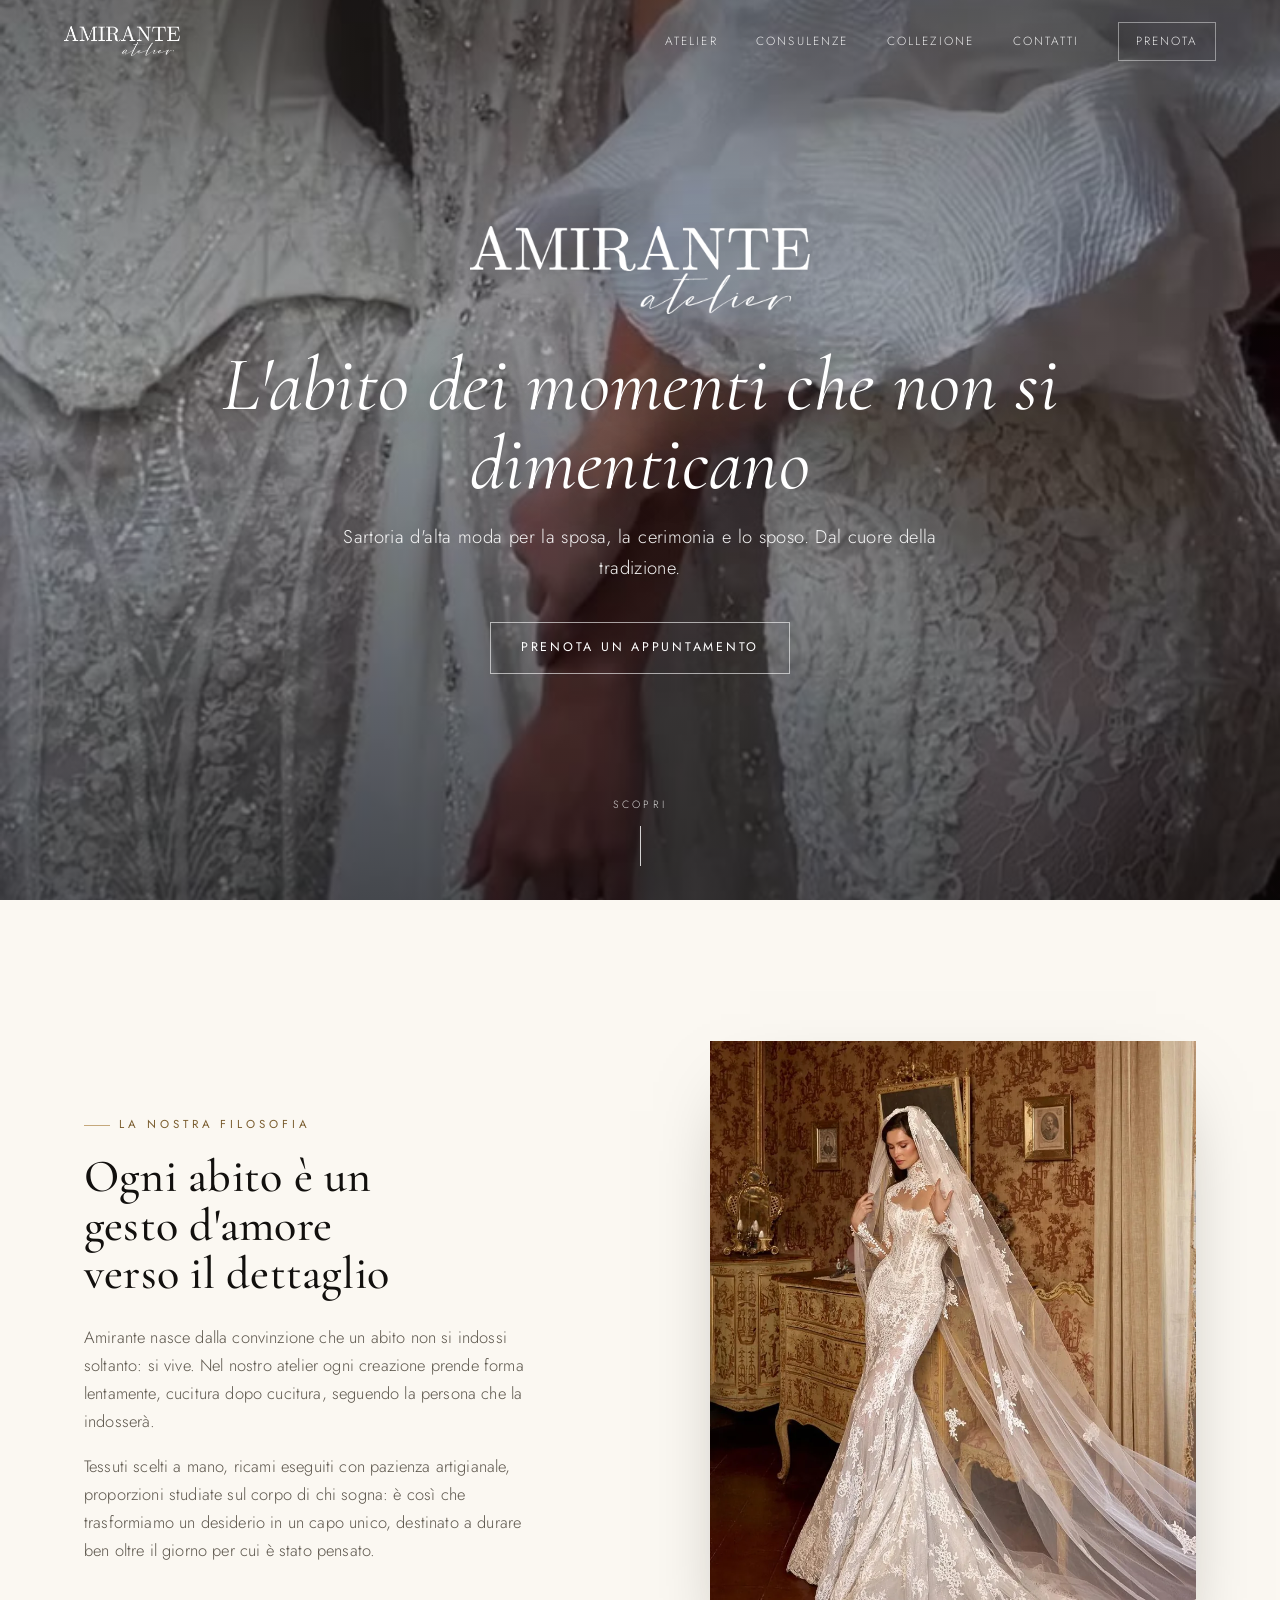
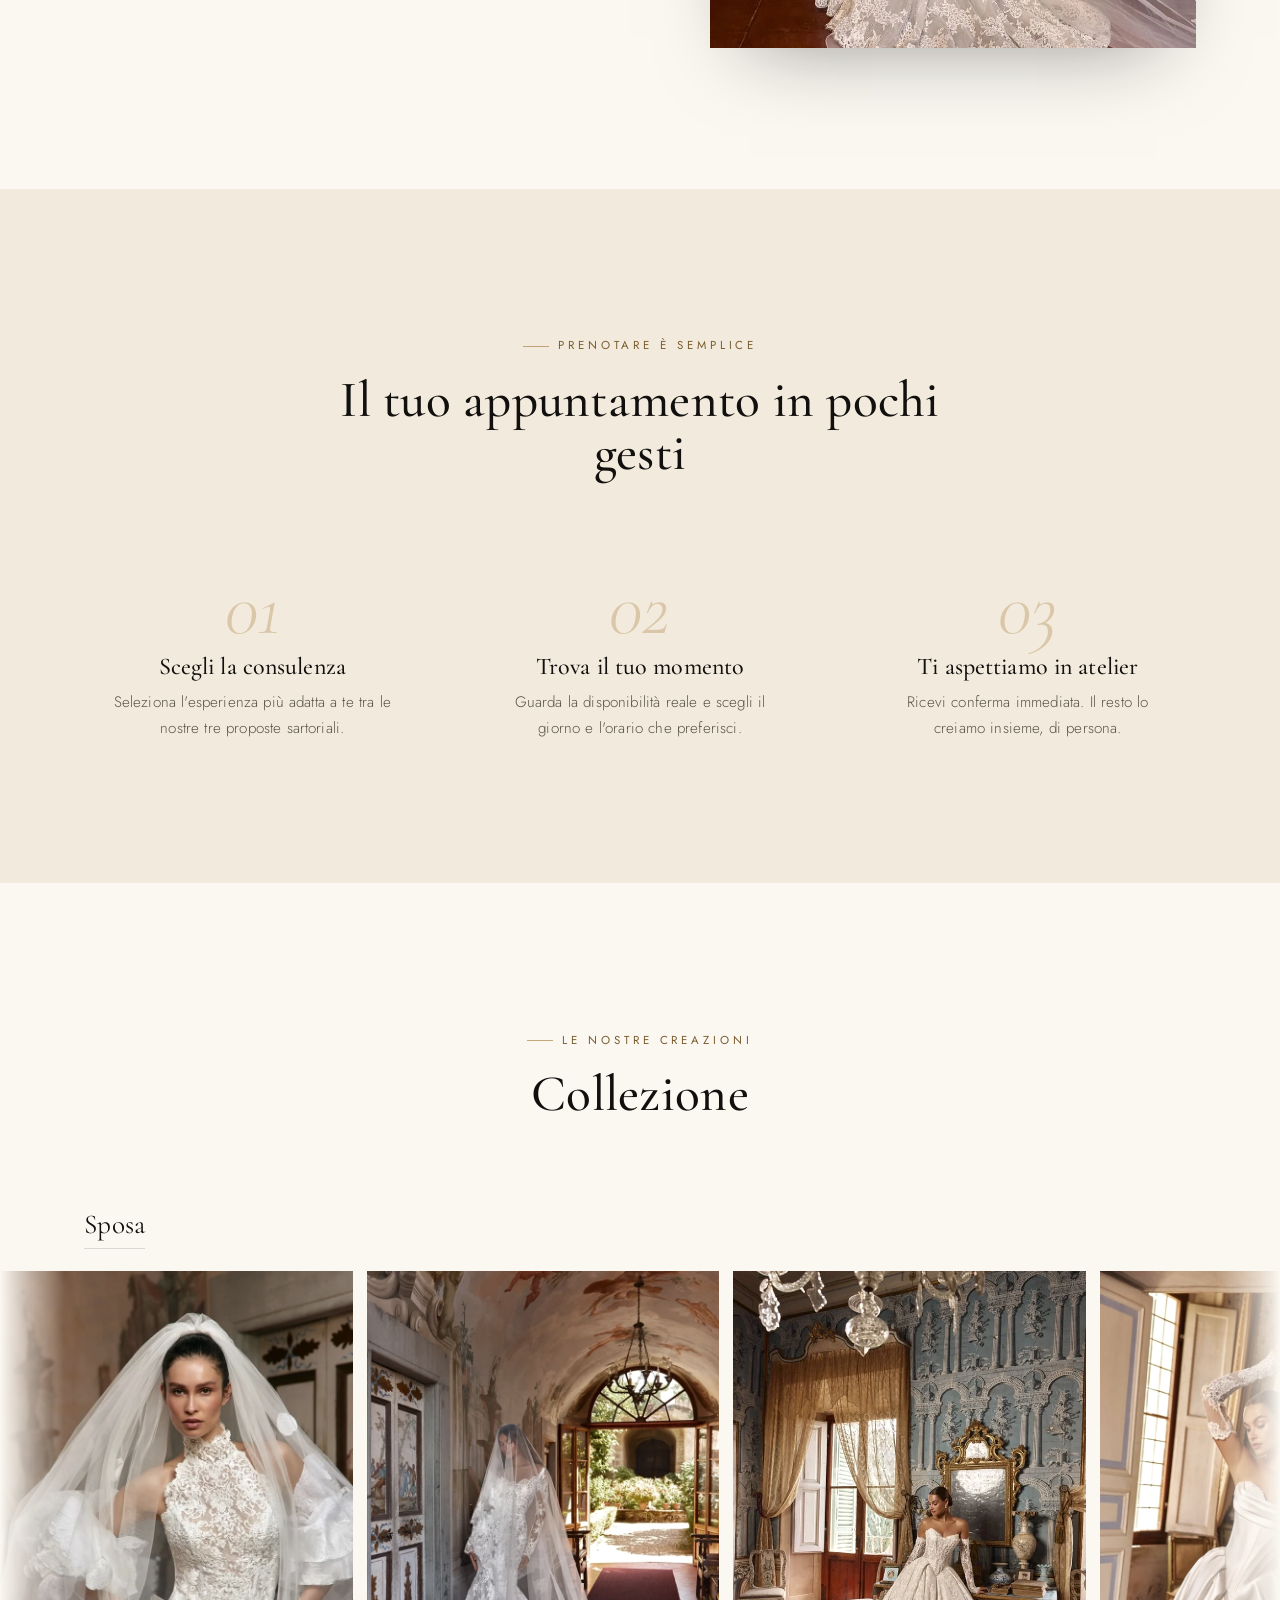
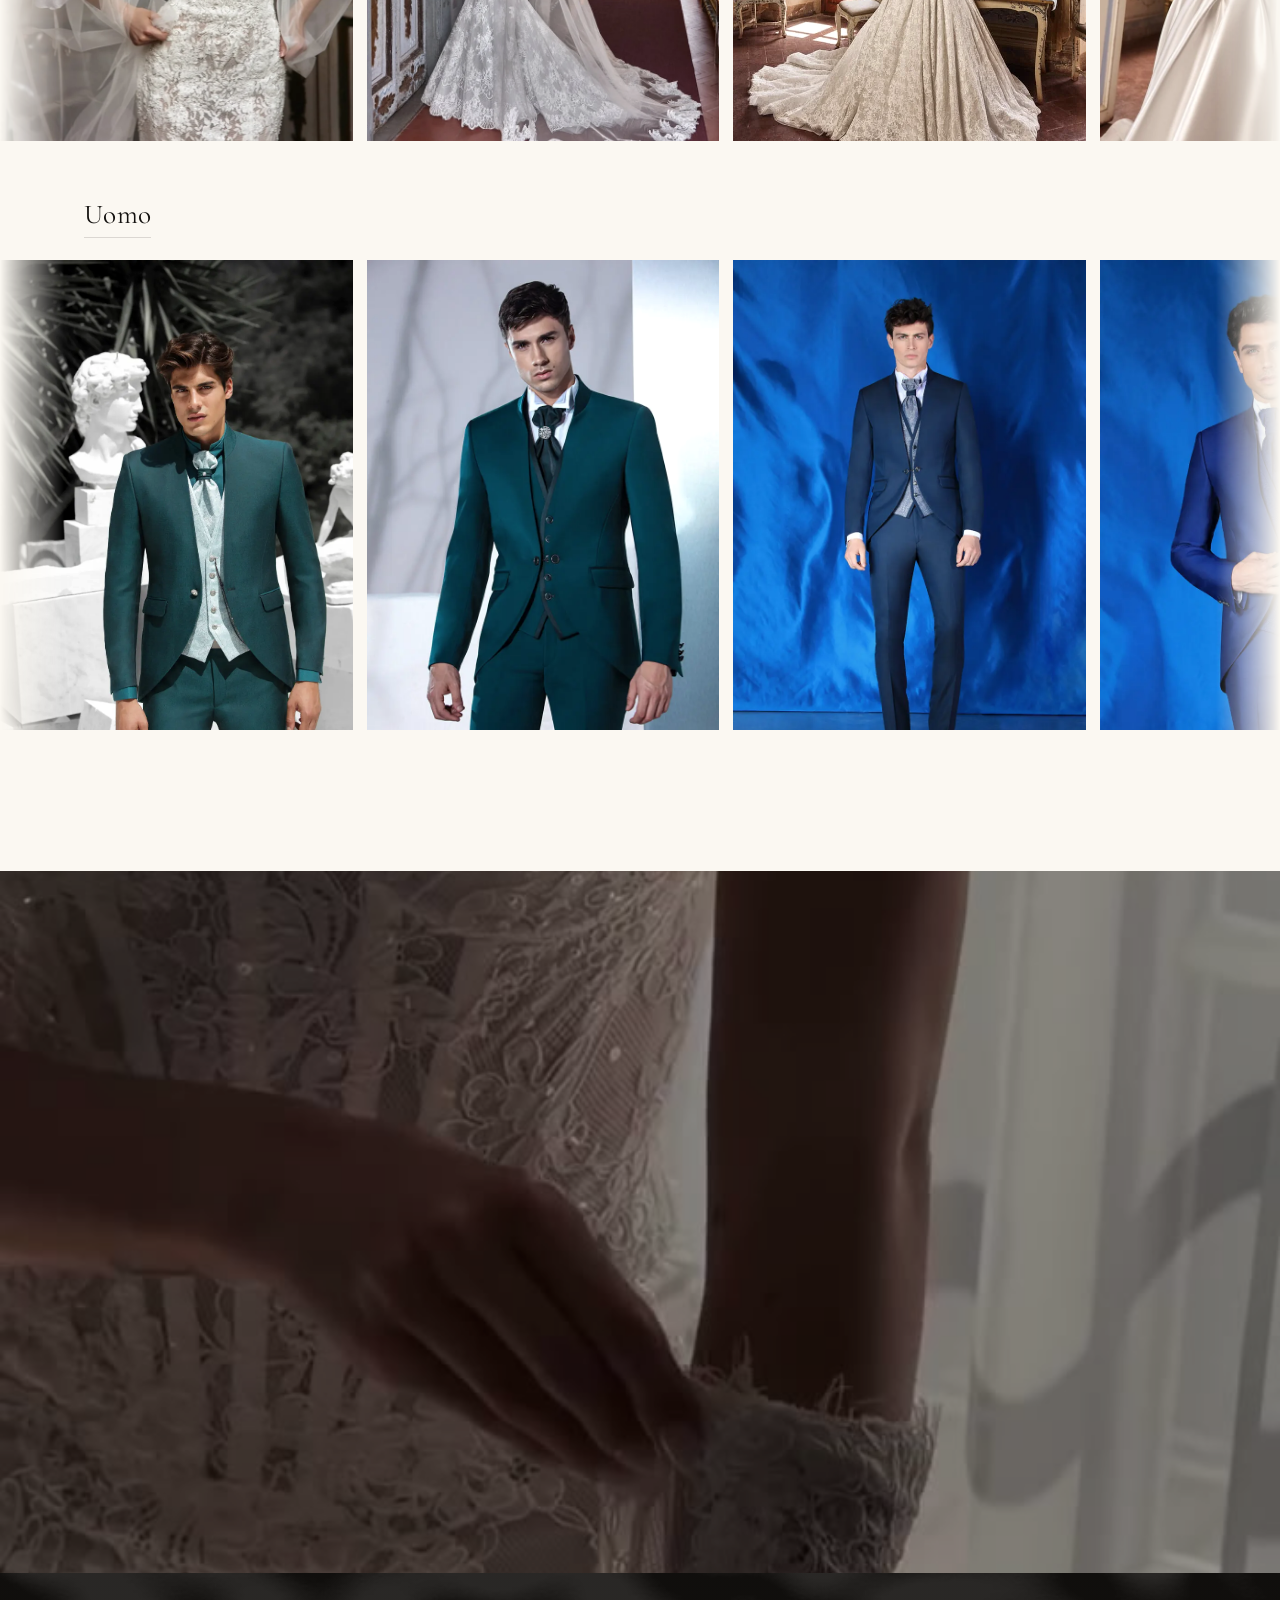
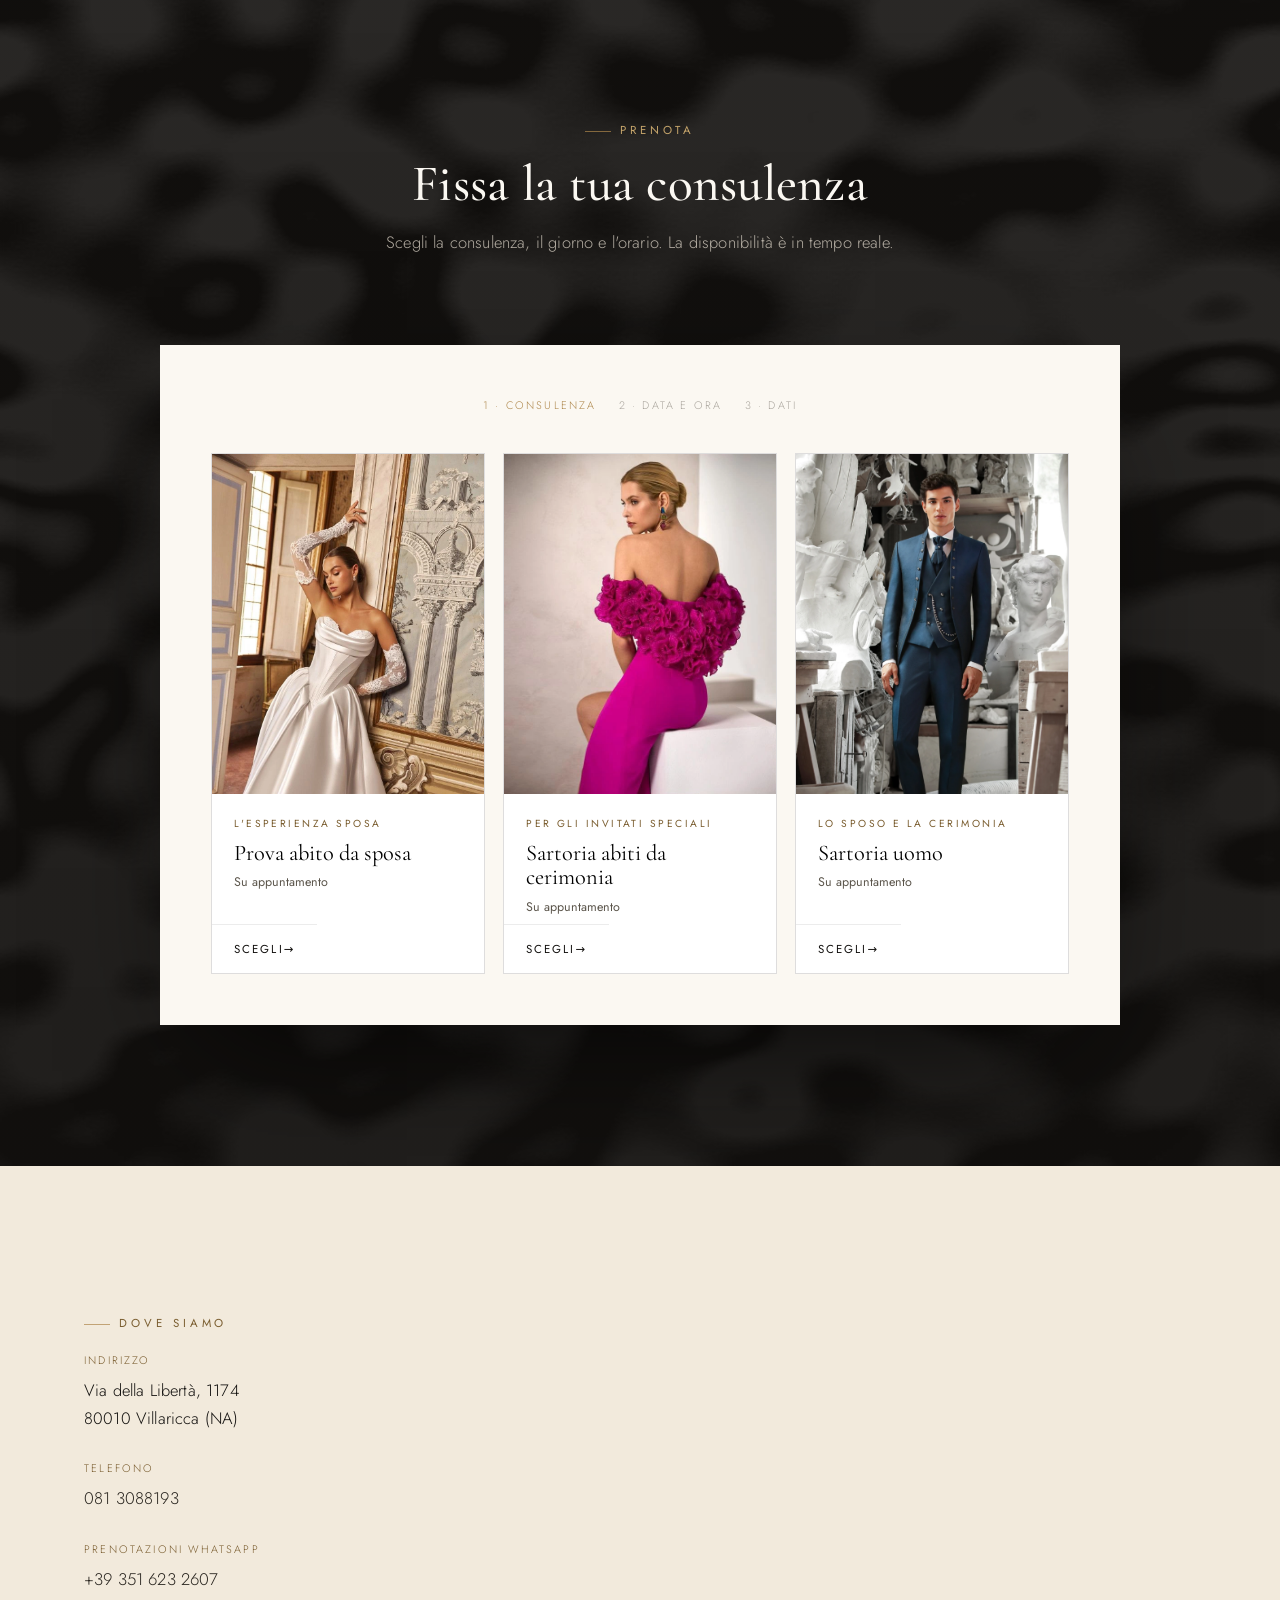
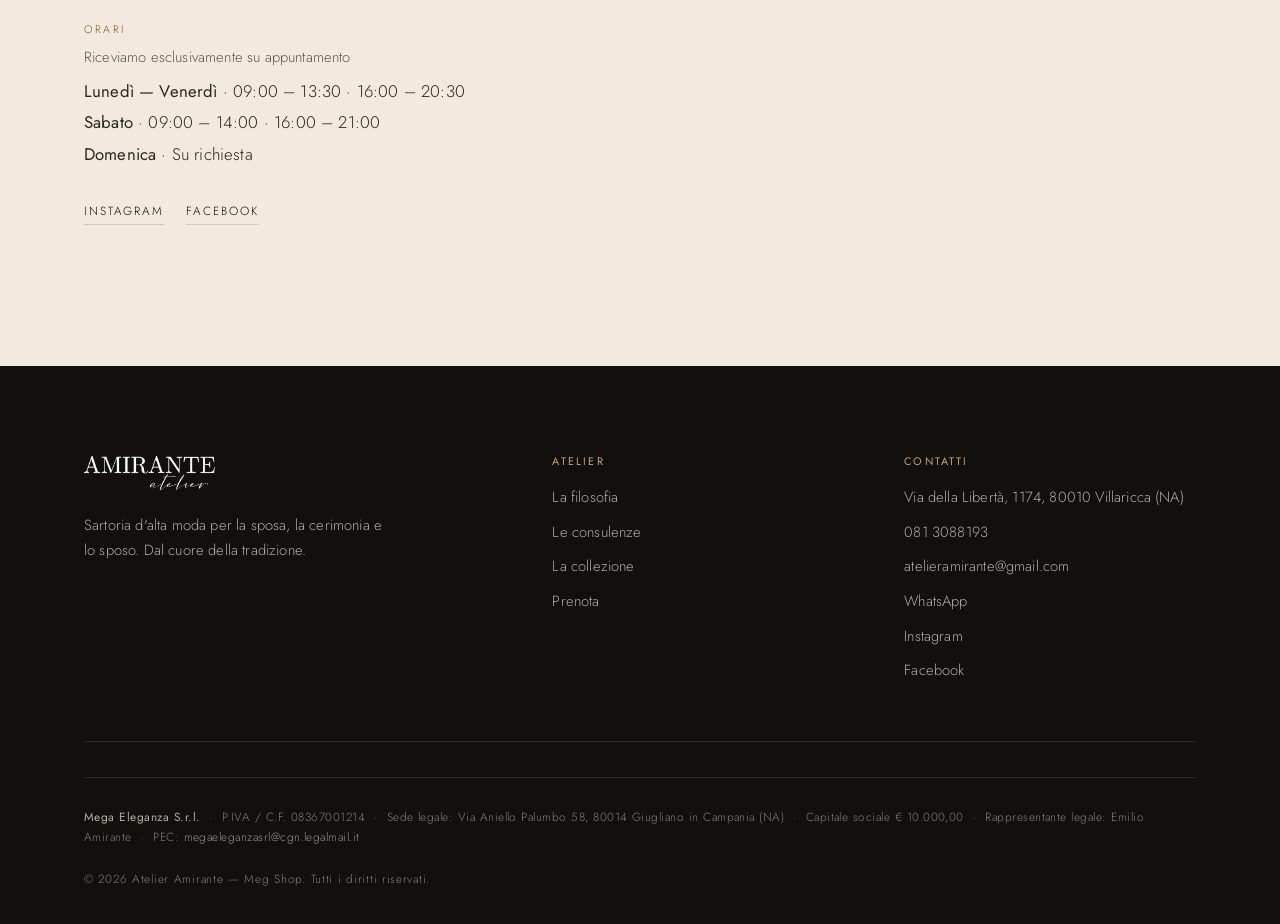
==== commit d3102852: "Aggiunge dati legali societari (Mega Eleganza S.r.l.) nel footer - data.js: email contatto + blocco " ====
--- a/index.html
+++ b/index.html
@@ -90,8 +90,8 @@
 </style>
 
 <!-- ===================== FULL CSS (async) ===================== -->
-<link rel="preload" as="style" href="css/style.min.css?v=18" onload="this.onload=null;this.rel='stylesheet'">
-<noscript><link rel="stylesheet" href="css/style.min.css?v=18"></noscript>
+<link rel="preload" as="style" href="css/style.min.css?v=19" onload="this.onload=null;this.rel='stylesheet'">
+<noscript><link rel="stylesheet" href="css/style.min.css?v=19"></noscript>
 
 <!-- ===================== DATI STRUTTURATI (JSON-LD) ===================== -->
 <script type="application/ld+json">
@@ -219,7 +219,7 @@
         <div class="philo-stats" id="philoStats"></div>
       </div>
       <div class="philo-media reveal d1">
-        <img id="philoImg" src="assets/feature-filosofia.webp?v=18" alt="Abito da sposa su misura dell'Atelier Amirante a Villaricca" width="448" height="608" loading="lazy">
+        <img id="philoImg" src="assets/feature-filosofia.webp?v=19" alt="Abito da sposa su misura dell'Atelier Amirante a Villaricca" width="448" height="608" loading="lazy">
       </div>
     </div>
   </section>
@@ -319,11 +319,13 @@
           <h2>Contatti</h2>
           <p id="fAddr"></p>
           <a id="fPhone" href="#"></a>
+          <a id="fEmail" href="#"></a>
           <a id="fWa" href="#" target="_blank" rel="noopener">WhatsApp</a>
           <a id="fIg" href="#" target="_blank" rel="noopener">Instagram</a>
           <a id="fFb" href="#" target="_blank" rel="noopener">Facebook</a>
         </div>
       </div>
+      <div class="footer-legal" id="fLegal"></div>
       <div class="footer-bottom">
         <span>© <span id="year"></span> Atelier Amirante — Meg Shop. Tutti i diritti riservati.</span>
       </div>
@@ -339,8 +341,8 @@
     <div class="lb-count" id="lbCount" aria-live="polite"></div>
   </div>
 
-  <script src="js/data.js?v=18"></script>
-  <script src="js/main.min.js?v=18" defer></script>
-  <script src="js/booking.min.js?v=18" defer></script>
+  <script src="js/data.js?v=19"></script>
+  <script src="js/main.min.js?v=19" defer></script>
+  <script src="js/booking.min.js?v=19" defer></script>
 </body>
 </html>
--- a/css/style.min.css
+++ b/css/style.min.css
@@ -1 +1 @@
-:root{--paper:#FBF8F2;--ivory:#F2EADC;--ink:#12100E;--ink-2:#2A2620;--ink-soft:#5B554B;--gold:#AE874B;--gold-2:#C6A56B;--line:rgba(24,20,16,.14);--line-soft:rgba(24,20,16,.08);--shadow:0 30px 80px -40px rgba(18,16,14,.5);--serif:"Cormorant Garamond",Georgia,serif;--sans:"Jost",system-ui,-apple-system,sans-serif;--maxw:1240px;--ease:cubic-bezier(.19,1,.22,1);--gold-text:#7a5d2f}*{box-sizing:border-box}html{scroll-behavior:smooth}body{margin:0;background:var(--paper);color:var(--ink);font-family:var(--sans);font-weight:300;line-height:1.7;font-size:16.5px;letter-spacing:.01em;-webkit-font-smoothing:antialiased;overflow-x:hidden}img{max-width:100%;display:block}a{color:inherit;text-decoration:none}h1,h2,h3,h4{font-family:var(--serif);font-weight:500;line-height:1.05;margin:0;letter-spacing:.005em}p{margin:0 0 1em}.wrap{width:100%;max-width:var(--maxw);margin:0 auto;padding:0 clamp(20px,5vw,64px)}.kicker{font-family:var(--sans);font-weight:400;font-size:.72rem;letter-spacing:.34em;text-transform:uppercase;color:var(--gold);margin:0 0 1.1rem;display:inline-block}.kicker::before{content:"";display:inline-block;width:26px;height:1px;background:var(--gold);vertical-align:middle;margin-right:.8em;opacity:.7}.section{padding:clamp(72px,11vw,150px) 0}.eyebrow-line{width:1px;height:64px;background:var(--line);margin:0 auto}.btn{display:inline-flex;align-items:center;gap:.7em;font-family:var(--sans);font-size:.78rem;letter-spacing:.22em;text-transform:uppercase;font-weight:400;padding:1.15em 2.4em;border:1px solid var(--ink);background:0 0;color:var(--ink);cursor:pointer;transition:all .5s var(--ease);border-radius:0}.btn:hover{background:var(--ink);color:var(--paper)}.btn-gold{border-color:var(--gold);background:var(--gold);color:#fff}.btn-gold:hover{background:var(--ink);border-color:var(--ink);color:var(--paper)}.btn-ghost-light{border-color:rgba(255,255,255,.6);color:#fff;background:0 0}.btn-ghost-light:hover{background:#fff;color:var(--ink);border-color:#fff}.btn:disabled{opacity:.4;cursor:not-allowed}.reveal{opacity:0;transform:translateY(34px);transition:opacity 1.1s var(--ease),transform 1.1s var(--ease)}.reveal.in{opacity:1;transform:none}.reveal.d1{transition-delay:.12s}.reveal.d2{transition-delay:.24s}.reveal.d3{transition-delay:.36s}@media(prefers-reduced-motion:reduce){.reveal{opacity:1;transform:none;transition:none}}.nav{position:fixed;inset:0 0 auto 0;z-index:60;display:flex;align-items:center;justify-content:space-between;padding:22px clamp(20px,5vw,64px);transition:background .6s var(--ease),padding .6s var(--ease),box-shadow .6s var(--ease)}.nav.solid{background:rgba(251,248,242,.92);backdrop-filter:blur(12px);padding:14px clamp(20px,5vw,64px);box-shadow:0 1px 0 var(--line-soft)}.nav-logo img{height:30px;width:auto;transition:opacity .4s}.nav .logo-light{display:block}.nav .logo-dark{display:none;position:absolute}.nav.solid .logo-light{display:none}.nav.solid .logo-dark{display:block;position:static}.nav-links{display:flex;gap:2.4rem;align-items:center}.nav-links a{font-size:.74rem;letter-spacing:.18em;text-transform:uppercase;color:#fff;opacity:.86;transition:opacity .3s}.nav.solid .nav-links a{color:var(--ink)}.nav-links a:hover{opacity:1}.nav-links a.nav-cta{border:1px solid rgba(255,255,255,.5);padding:.7em 1.4em}.nav.solid .nav-links a.nav-cta{border-color:var(--gold);color:var(--gold)}.nav-burger{display:none;background:0 0;border:0;cursor:pointer;width:30px;height:22px;position:relative}.nav-burger span{position:absolute;left:0;right:0;height:1.5px;background:#fff;transition:.4s var(--ease)}.nav.solid .nav-burger span{background:var(--ink)}.nav-burger span:first-child{top:0}.nav-burger span:nth-child(2){top:10px}.nav-burger span:nth-child(3){top:20px}.hero{position:relative;min-height:100svh;display:flex;align-items:center;justify-content:center;text-align:center;overflow:hidden;color:#fff}.hero-poster,.hero-video,.hero-video video{position:absolute;inset:0;width:100%;height:100%;object-fit:cover}.hero-poster{background-size:cover;background-position:center 30%}.hero::after{content:"";position:absolute;inset:0;background:linear-gradient(180deg,rgba(10,9,8,.5) 0,rgba(10,9,8,.28) 40%,rgba(10,9,8,.62) 100%);z-index:1}.hero-inner{position:relative;z-index:2;padding:0 24px;max-width:900px}.hero-logo{height:clamp(46px,7vw,88px);width:auto;margin:0 auto 2rem;filter:drop-shadow(0 8px 30px rgba(0,0,0,.4))}.hero h1{font-size:clamp(2.4rem,6vw,5rem);font-weight:400;font-style:italic;line-height:1.02;margin:0 0 1.1rem;text-shadow:0 4px 40px rgba(0,0,0,.35)}.hero p{font-family:var(--sans);font-weight:300;font-size:clamp(.95rem,1.5vw,1.15rem);letter-spacing:.02em;max-width:620px;margin:0 auto 2.4rem;opacity:.94}.hero-scroll{position:absolute;bottom:34px;left:50%;transform:translateX(-50%);z-index:2;font-size:.66rem;letter-spacing:.3em;text-transform:uppercase;opacity:.8;display:flex;flex-direction:column;align-items:center;gap:12px}.hero-scroll::after{content:"";width:1px;height:40px;background:#fff;animation:scrolldot 2.4s var(--ease) infinite}@keyframes scrolldot{0%{transform:scaleY(0);transform-origin:top}45%{transform:scaleY(1);transform-origin:top}55%{transform:scaleY(1);transform-origin:bottom}100%{transform:scaleY(0);transform-origin:bottom}}.philo{position:relative;background:var(--paper)}.philo-grid{display:grid;grid-template-columns:1.05fr .95fr;gap:clamp(40px,7vw,110px);align-items:center}.philo-text h2{font-size:clamp(2rem,3.6vw,3.3rem);margin:0 0 1.6rem;max-width:15ch}.philo-text p{color:var(--ink-soft);max-width:46ch}.philo-media{position:relative}.philo-media img{width:100%;height:auto;aspect-ratio:4/5;object-fit:cover;box-shadow:var(--shadow)}.philo-media::before{content:"";position:absolute;inset:auto -22px -22px auto;width:62%;height:62%;border:1px solid var(--gold);z-index:-1}.philo-stats{display:flex;gap:clamp(24px,4vw,56px);margin-top:2.8rem;padding-top:2.4rem;border-top:1px solid var(--line)}.philo-stats .n{font-family:var(--serif);font-size:clamp(1.8rem,3vw,2.6rem);color:var(--gold);line-height:1}.philo-stats .l{font-size:.72rem;letter-spacing:.14em;text-transform:uppercase;color:var(--ink-soft);margin-top:.5rem}.services{background:linear-gradient(rgba(251,248,242,.82),rgba(251,248,242,.92)) 0 0/cover fixed,url("../assets/marble-light.webp") 0 0/cover fixed}.sec-head{text-align:center;max-width:640px;margin:0 auto clamp(48px,7vw,90px)}.sec-head h2{font-size:clamp(2rem,4vw,3.4rem)}.sec-head p{color:var(--ink-soft);margin-top:1rem}.svc{display:grid;grid-template-columns:1fr 1fr;gap:clamp(30px,5vw,80px);align-items:center;margin-bottom:clamp(60px,9vw,120px)}.svc:last-child{margin-bottom:0}.svc:nth-child(2n) .svc-media{order:2}.svc-media{position:relative;overflow:hidden}.svc-media img{width:100%;height:auto;aspect-ratio:3/4;object-fit:cover;object-position:center top;transition:transform 1.6s var(--ease)}.svc:hover .svc-media img{transform:scale(1.05)}.svc-num{position:absolute;top:20px;left:20px;font-family:var(--serif);font-size:3.4rem;font-style:italic;color:#fff;mix-blend-mode:overlay;opacity:.9}.svc-body .kicker{margin-bottom:.8rem}.svc-body h3{font-size:clamp(1.7rem,2.8vw,2.5rem);margin-bottom:1rem}.svc-dur{display:inline-flex;align-items:center;gap:.6em;font-size:.72rem;letter-spacing:.18em;text-transform:uppercase;color:var(--gold);margin-bottom:1.2rem}.svc-dur::before{content:"";width:6px;height:6px;border-radius:50%;background:var(--gold)}.svc-body p{color:var(--ink-soft);max-width:44ch}.svc-list{list-style:none;padding:0;margin:1.6rem 0 2rem}.svc-list li{position:relative;padding-left:1.6em;margin-bottom:.6em;font-size:.95rem;color:var(--ink-2)}.svc-list li::before{content:"—";position:absolute;left:0;color:var(--gold)}.steps{background:var(--ivory)}.steps-grid{display:grid;grid-template-columns:repeat(3,1fr);gap:clamp(24px,4vw,60px)}.step{text-align:center;position:relative}.step-n{font-family:var(--serif);font-style:italic;font-size:clamp(3rem,6vw,5rem);color:var(--gold);opacity:.35;line-height:1;margin-bottom:.4rem}.step h3{font-size:1.5rem;margin-bottom:.7rem}.step p{color:var(--ink-soft);font-size:.95rem;max-width:32ch;margin:0 auto}.gallery{background:var(--paper);overflow:hidden}.gal-rows{display:flex;flex-direction:column;gap:clamp(34px,5vw,60px);margin-top:clamp(22px,4vw,42px)}.gal-row-title{font-family:var(--serif);font-weight:400;color:var(--ink);font-size:clamp(1.15rem,2.6vw,1.7rem);letter-spacing:.01em;margin:0 0 clamp(14px,2vw,22px);padding-bottom:.5rem;border-bottom:1px solid var(--line);display:inline-block}.gal-marquee{overflow:hidden;width:100%;-webkit-mask-image:linear-gradient(to right,transparent,#000 5%,#000 95%,transparent);mask-image:linear-gradient(to right,transparent,#000 5%,#000 95%,transparent)}.gal-track{display:flex;width:max-content;animation:linear infinite gal-scroll;will-change:transform}.gal-row.rev .gal-track{animation-direction:reverse}.gal-marquee:hover .gal-track{animation-play-state:paused}.gal-group{display:flex;gap:14px;padding-right:14px}@keyframes gal-scroll{from{transform:translateX(0)}to{transform:translateX(-50%)}}.gal-item{position:relative;overflow:hidden;border:0;padding:0;margin:0;background:var(--ivory);height:clamp(320px,42vw,470px);aspect-ratio:3/4;flex:0 0 auto;display:block;pointer-events:none;-webkit-user-select:none;user-select:none}.gal-item img{width:100%;height:100%;object-fit:cover;object-position:center top;display:block;pointer-events:none;-webkit-user-select:none;user-select:none;-webkit-user-drag:none;-webkit-touch-callout:none;filter:grayscale(.15) contrast(1.03)}@media(max-width:640px){.gal-item{height:clamp(260px,66vw,380px)}.gal-group{gap:10px;padding-right:10px}}@media(prefers-reduced-motion:reduce){.gal-track{animation:none;width:auto}.gal-marquee{overflow-x:auto;-webkit-overflow-scrolling:touch}.gal-group[aria-hidden]{display:none}}.lb-count{position:absolute;bottom:26px;left:50%;transform:translateX(-50%);color:rgba(255,255,255,.8);font-family:var(--sans);font-size:.74rem;letter-spacing:.2em}.lb{position:fixed;inset:0;z-index:200;background:rgba(12,10,8,.94);display:none;align-items:center;justify-content:center;opacity:0;transition:opacity .4s var(--ease)}.lb.on{display:flex;opacity:1}.lb img{max-width:88vw;max-height:86vh;box-shadow:0 40px 120px rgba(0,0,0,.6)}.lb-close,.lb-nav{position:absolute;background:0 0;border:0;color:#fff;cursor:pointer;font-family:var(--serif);opacity:.75;transition:opacity .3s}.lb-close:hover,.lb-nav:hover{opacity:1}.lb-close{top:26px;right:32px;font-size:2rem}.lb-nav{top:50%;transform:translateY(-50%);font-size:2.4rem;padding:20px}.lb-prev{left:16px}.lb-next{right:16px}.atmo{position:relative;min-height:78vh;display:flex;align-items:center;justify-content:center;overflow:hidden;color:#fff;text-align:center}.atmo video{position:absolute;inset:0;width:100%;height:100%;object-fit:cover}.atmo::after{content:"";position:absolute;inset:0;background:rgba(12,10,8,.42);z-index:1}.atmo-inner{position:relative;z-index:2;max-width:760px;padding:0 24px}.atmo-inner h2{font-size:clamp(1.9rem,4vw,3.4rem);font-style:italic;font-weight:400}.atmo-inner p{font-family:var(--sans);opacity:.9;margin-top:1rem}.booking{background:linear-gradient(rgba(18,16,14,.9),rgba(18,16,14,.94)) 0 0/cover,url("../assets/marble-dark.webp") 0 0/cover;color:var(--paper)}.booking .sec-head h2{color:var(--paper)}.booking .sec-head p{color:rgba(242,234,220,.7)}.booking .kicker{color:var(--gold-2)}.bk-shell{max-width:960px;margin:0 auto;background:var(--paper);color:var(--ink);overflow-x:clip;box-shadow:0 50px 130px -50px rgba(0,0,0,.8);padding:clamp(24px,4vw,52px)}.bk-progress{display:flex;gap:1.4rem;justify-content:center;flex-wrap:wrap;margin-bottom:2.4rem;font-size:.68rem;letter-spacing:.2em;text-transform:uppercase;color:var(--ink-soft)}.bk-progress span{position:relative;opacity:.5}.bk-progress span.on{opacity:1;color:var(--gold)}.bk-progress span.done{opacity:.85;color:var(--ink)}.bk-svc-grid{display:grid;grid-template-columns:repeat(3,1fr);gap:18px}.bk-svc{display:flex;flex-direction:column;text-align:left;border:1px solid var(--line);background:#fff;cursor:pointer;padding:0;overflow:hidden;transition:.5s var(--ease);font-family:var(--sans)}.bk-svc:hover{border-color:var(--gold);transform:translateY(-4px);box-shadow:var(--shadow)}.bk-svc-img{display:block;width:100%;height:auto;aspect-ratio:4/5;object-fit:cover;object-position:center top;background:var(--ivory)}.bk-svc-body{padding:22px 22px 8px;flex:1}.bk-svc-kicker{display:block;font-size:.64rem;letter-spacing:.24em;text-transform:uppercase;color:var(--gold);margin-bottom:.6rem}.bk-svc-name{display:block;font-family:var(--serif);font-size:1.4rem;line-height:1.1;margin-bottom:.5rem}.bk-svc-dur{display:block;font-size:.78rem;color:var(--ink-soft)}.bk-svc-go{display:flex;justify-content:space-between;align-items:center;padding:16px 22px;font-size:.72rem;letter-spacing:.18em;text-transform:uppercase;color:var(--ink);border-top:1px solid var(--line-soft)}.bk-svc-go i{transition:transform .4s var(--ease);font-style:normal}.bk-svc:hover .bk-svc-go i{transform:translateX(6px);color:var(--gold)}.bk-head{display:flex;align-items:center;gap:1.2rem;flex-wrap:wrap;margin-bottom:2rem;padding-bottom:1.2rem;border-bottom:1px solid var(--line-soft)}.bk-back{background:0 0;border:0;cursor:pointer;font-family:var(--sans);font-size:.74rem;letter-spacing:.14em;text-transform:uppercase;color:var(--ink-soft);transition:color .3s}.bk-back:hover{color:var(--gold)}.bk-chosen{font-family:var(--serif);font-size:1.15rem;color:var(--ink)}.bk-chosen em{color:var(--gold);font-style:normal;font-size:.9rem}.bk-cols{display:grid;grid-template-columns:230px 1fr;gap:clamp(20px,4vw,44px)}.bk-cols>*{min-width:0}.bk-cols h4{font-family:var(--sans);font-weight:400;font-size:.7rem;letter-spacing:.22em;text-transform:uppercase;color:var(--ink-soft);margin:0 0 1rem}.bk-date-list{display:flex;flex-direction:column;gap:8px;max-height:340px;overflow-y:auto;padding-right:6px}.bk-date{display:flex;align-items:center;gap:14px;border:1px solid var(--line);background:#fff;cursor:pointer;padding:10px 14px;transition:.35s var(--ease);font-family:var(--sans);text-align:left}.bk-date:hover{border-color:var(--gold)}.bk-date.sel{background:var(--ink);color:#fff;border-color:var(--ink)}.bk-date-dow{font-size:.66rem;letter-spacing:.16em;text-transform:uppercase;opacity:.7;width:34px}.bk-date-num{font-family:var(--serif);font-size:1.5rem;line-height:1}.bk-date-mon{font-size:.72rem;letter-spacing:.12em;text-transform:uppercase;opacity:.8}.bk-time-sec{font-family:var(--serif);font-style:italic;font-size:1.15rem;color:var(--gold);margin:1.2rem 0 .8rem}.bk-time-sec:first-child{margin-top:0}.bk-time-grid{display:grid;grid-template-columns:repeat(auto-fill,minmax(78px,1fr));gap:10px}.bk-time{border:1px solid var(--line);background:#fff;cursor:pointer;padding:.85em 0;font-family:var(--sans);font-size:.85rem;letter-spacing:.06em;transition:.3s var(--ease)}.bk-time:hover{border-color:var(--gold);color:var(--gold)}.bk-time.sel{background:var(--gold);border-color:var(--gold);color:#fff}.bk-time.off{opacity:.32;text-decoration:line-through;cursor:not-allowed}.bk-empty,.bk-hint,.bk-loading{color:var(--ink-soft);font-size:.9rem;font-style:italic}.bk-loading{color:var(--gold)}.bk-next{margin-top:2rem;width:100%;justify-content:center}.bk-cols-cal{grid-template-columns:320px 1fr}.bk-cal-wrap{border:1px solid var(--line);background:#fff;padding:16px}.bk-cal-hdr{display:flex;align-items:center;justify-content:space-between;margin-bottom:14px}.bk-cal-title{font-family:var(--serif);font-size:1.25rem;text-transform:capitalize}.bk-cal-nav{width:36px;height:36px;border:1px solid var(--line);background:#fff;cursor:pointer;font-size:1.2rem;line-height:1;color:var(--ink);transition:.3s var(--ease);border-radius:0}.bk-cal-nav:hover:not(:disabled){border-color:var(--gold);color:var(--gold)}.bk-cal-nav:disabled{opacity:.25;cursor:not-allowed}.bk-cal-week{display:grid;grid-template-columns:repeat(7,minmax(0,1fr));gap:4px;margin-bottom:8px}.bk-cal-week span{text-align:center;font-size:.62rem;letter-spacing:.06em;text-transform:uppercase;color:var(--ink-soft)}.bk-cal-grid{display:grid;grid-template-columns:repeat(7,minmax(0,1fr));gap:8px 4px}.bk-cal-empty{min-width:0}.bk-cal-day{width:100%;max-width:42px;margin-inline:auto;aspect-ratio:1;display:flex;align-items:center;justify-content:center;border:1px solid transparent;background:0 0;cursor:pointer;font-family:var(--sans);font-size:.92rem;line-height:1;color:var(--ink);transition:.2s var(--ease);border-radius:50%;padding:0}.bk-cal-day:hover:not(:disabled){border-color:var(--gold);color:var(--gold)}.bk-cal-day.today{font-weight:500;box-shadow:inset 0 0 0 1px var(--line)}.bk-cal-day.sel{background:var(--ink);color:#fff;border-color:var(--ink)}.bk-cal-day.off{color:#cfc8bb;cursor:not-allowed;pointer-events:none}.bk-form{display:grid;grid-template-columns:1fr 1fr;gap:18px}.bk-field{display:flex;flex-direction:column;gap:.5rem}.bk-field-full{grid-column:1/-1}.bk-field label{font-size:.68rem;letter-spacing:.16em;text-transform:uppercase;color:var(--ink-soft)}.bk-field input,.bk-field select,.bk-field textarea{border:1px solid var(--line);background:#fff;padding:.9em 1em;font-family:var(--sans);font-size:.95rem;color:var(--ink);border-radius:0;transition:border-color .3s;width:100%;box-sizing:border-box}.bk-field input:focus,.bk-field select:focus,.bk-field textarea:focus{outline:0;border-color:var(--gold)}.bk-field input:disabled{background:#f4f1ea;color:var(--ink-soft);cursor:not-allowed}.bk-field select{appearance:none;-webkit-appearance:none;cursor:pointer;background-image:url("data:image/svg+xml,%3Csvg xmlns='http://www.w3.org/2000/svg' width='12' height='8' viewBox='0 0 12 8'%3E%3Cpath fill='none' stroke='%237a5d2f' stroke-width='1.4' d='M1 1.5 6 6.5 11 1.5'/%3E%3C/svg%3E");background-repeat:no-repeat;background-position:right 1em center;padding-right:2.6em}.bk-sposa-title{margin-top:.4rem}.bk-sposa-title span{display:block;border-top:1px solid var(--line);padding-top:1rem;font-size:.7rem;letter-spacing:.16em;text-transform:uppercase;color:var(--gold)}.bk-email-off label{opacity:.55}.bk-noemail{align-self:flex-start;background:0 0;border:none;padding:.15rem 0;margin:.1rem 0 0;font-family:var(--sans);font-size:.78rem;color:var(--gold);cursor:pointer;text-decoration:underline;text-underline-offset:3px;transition:opacity .2s}.bk-noemail:hover{opacity:.7}.bk-noemail-note{font-size:.78rem;line-height:1.5;color:var(--ink-soft);margin:.35rem 0 0;background:#f6f1e6;border-left:2px solid var(--gold);padding:.6rem .8rem}.bk-noemail-note strong{color:var(--ink)}.bk-error{grid-column:1/-1;color:#a3402f;font-size:.85rem;margin:0}.bk-submit{grid-column:1/-1;justify-content:center;margin-top:.4rem}.bk-privacy{grid-column:1/-1;font-size:.72rem;color:var(--ink-soft);text-align:center;margin:.4rem 0 0}.bk-done{text-align:center;max-width:560px;margin:0 auto;padding:1rem 0}.bk-done-mark{width:64px;height:64px;border-radius:50%;border:1px solid var(--gold);color:var(--gold);display:flex;align-items:center;justify-content:center;font-size:1.8rem;margin:0 auto 1.6rem}.bk-done h3{font-size:1.9rem;margin-bottom:.8rem}.bk-done-sub{color:var(--ink-soft);margin-bottom:2rem}.bk-recap{text-align:left;border:1px solid var(--line);padding:1.4rem 1.6rem;margin-bottom:2rem}.bk-recap div{display:flex;justify-content:space-between;gap:1rem;padding:.5rem 0;border-bottom:1px solid var(--line-soft)}.bk-recap div:last-child{border-bottom:0}.bk-recap span{font-size:.7rem;letter-spacing:.14em;text-transform:uppercase;color:var(--ink-soft)}.bk-recap strong{font-weight:400;font-family:var(--serif);font-size:1.05rem;text-align:right}.bk-wa{width:100%;justify-content:center;margin-bottom:1rem}.bk-restart{background:0 0;border:0;cursor:pointer;font-family:var(--sans);font-size:.74rem;letter-spacing:.14em;text-transform:uppercase;color:var(--ink-soft);transition:color .3s}.bk-restart:hover{color:var(--gold)}.contact{background:var(--ivory)}.contact-grid{display:grid;grid-template-columns:.9fr 1.1fr;gap:clamp(30px,5vw,70px);align-items:stretch}.contact-info h2{font-size:clamp(1.9rem,3.4vw,3rem);margin-bottom:1.6rem}.contact-block{margin-bottom:1.7rem}.contact-block .lbl{font-size:.68rem;letter-spacing:.2em;text-transform:uppercase;color:var(--gold);margin-bottom:.4rem}.contact-block a,.contact-block p{font-size:1.05rem;color:var(--ink-2);margin:0}.contact-block a:hover{color:var(--gold)}.contact-socials{display:flex;gap:1.4rem;margin-top:2rem}.contact-socials a{font-size:.74rem;letter-spacing:.16em;text-transform:uppercase;border-bottom:1px solid var(--line);padding-bottom:.3em;transition:.3s}.contact-socials a:hover{border-color:var(--gold);color:var(--gold)}.contact-map{min-height:360px}.contact-map iframe{width:100%;height:100%;min-height:360px;border:0;filter:grayscale(.4) contrast(1.05)}.footer{background:var(--ink);color:rgba(242,234,220,.72);padding:clamp(56px,8vw,90px) 0 34px}.footer-top{display:grid;grid-template-columns:1.4fr 1fr 1fr;gap:clamp(30px,5vw,60px);padding-bottom:3rem;border-bottom:1px solid rgba(255,255,255,.1)}.footer-logo img{height:34px;width:auto;margin-bottom:1.4rem}.footer-top p{font-size:.92rem;max-width:34ch}.footer-col h5{font-family:var(--sans);font-weight:400;font-size:.68rem;letter-spacing:.2em;text-transform:uppercase;color:var(--gold-2);margin:0 0 1.1rem}.footer-col a,.footer-col p{display:block;font-size:.92rem;margin-bottom:.6rem;color:rgba(242,234,220,.72)}.footer-col a:hover{color:#fff}.footer-bottom{display:flex;justify-content:space-between;flex-wrap:wrap;gap:1rem;padding-top:1.8rem;font-size:.74rem;letter-spacing:.06em;color:rgba(242,234,220,.5)}.footer-bottom a:hover{color:#fff}@media(max-width:960px){.contact-grid,.philo-grid,.svc{grid-template-columns:1fr}.svc:nth-child(2n) .svc-media{order:0}.philo-media{max-width:520px}.steps-grid{grid-template-columns:1fr;gap:40px}.bk-cols,.bk-svc-grid{grid-template-columns:1fr}.bk-dates{min-width:0}.bk-date-list{flex-direction:row;max-height:none;overflow-x:auto;padding-bottom:10px;scroll-snap-type:x proximity;-webkit-overflow-scrolling:touch}.bk-date{flex:0 0 auto;flex-direction:column;gap:2px;min-width:64px;text-align:center;align-items:center;scroll-snap-align:start}.bk-date-dow{width:auto}.footer-top{grid-template-columns:1fr}.services{background-attachment:scroll}}@media(max-width:640px){.nav-links{position:fixed;inset:0;background:var(--paper);flex-direction:column;justify-content:center;gap:2rem;transform:translateX(100%);transition:transform .6s var(--ease);z-index:55}.nav-links.open{transform:none}.nav-links a{color:var(--ink);font-size:1rem}.nav-links a.nav-cta{border-color:var(--gold);color:var(--gold)}.nav-burger{display:block;z-index:70}.nav.menu-open .nav-burger span{background:var(--ink)}.nav.menu-open .nav-burger span:first-child{top:10px;transform:rotate(45deg)}.nav.menu-open .nav-burger span:nth-child(2){opacity:0}.nav.menu-open .nav-burger span:nth-child(3){top:10px;transform:rotate(-45deg)}.bk-form{grid-template-columns:1fr}.hero h1{font-size:clamp(2rem,9vw,3rem)}}.bk-svc-kicker,.contact-block .lbl,.svc-dur,/* testi piccoli in oro → tonalità conforme AA su fondo chiaro */ .kicker{color:var(--gold-text)}.visually-hidden{position:absolute!important;width:1px;height:1px;padding:0;margin:-1px;overflow:hidden;clip:rect(0,0,0,0);white-space:nowrap;border:0}.skip-link{position:absolute;left:16px;top:-60px;z-index:200;background:var(--ink);color:#fff;padding:.8em 1.4em;font-size:.8rem;letter-spacing:.12em;text-transform:uppercase;transition:top .3s var(--ease)}.skip-link:focus{top:16px}.bk-cal-day:focus-visible,.bk-time:focus-visible,[tabindex]:focus-visible,a:focus-visible,button:focus-visible,input:focus-visible,select:focus-visible,textarea:focus-visible{outline:2px solid var(--gold);outline-offset:3px;border-radius:2px}.atmo a:focus-visible,.booking a:focus-visible,.booking button:focus-visible,.booking input:focus-visible,.booking textarea:focus-visible,.footer a:focus-visible,.hero a:focus-visible,.lb button:focus-visible,.nav a:focus-visible{outline-color:var(--gold-2)}.footer-col h2{font-family:var(--sans);font-weight:400;font-size:.68rem;letter-spacing:.2em;text-transform:uppercase;color:var(--gold-2);margin:0 0 1.1rem}.contact-block address{font-style:normal;line-height:1.7;margin:0}+:root{--paper:#FBF8F2;--ivory:#F2EADC;--ink:#12100E;--ink-2:#2A2620;--ink-soft:#5B554B;--gold:#AE874B;--gold-2:#C6A56B;--line:rgba(24,20,16,.14);--line-soft:rgba(24,20,16,.08);--shadow:0 30px 80px -40px rgba(18,16,14,.5);--serif:"Cormorant Garamond",Georgia,serif;--sans:"Jost",system-ui,-apple-system,sans-serif;--maxw:1240px;--ease:cubic-bezier(.19,1,.22,1);--gold-text:#7a5d2f}*{box-sizing:border-box}html{scroll-behavior:smooth}body{margin:0;background:var(--paper);color:var(--ink);font-family:var(--sans);font-weight:300;line-height:1.7;font-size:16.5px;letter-spacing:.01em;-webkit-font-smoothing:antialiased;overflow-x:hidden}img{max-width:100%;display:block}a{color:inherit;text-decoration:none}h1,h2,h3,h4{font-family:var(--serif);font-weight:500;line-height:1.05;margin:0;letter-spacing:.005em}p{margin:0 0 1em}.wrap{width:100%;max-width:var(--maxw);margin:0 auto;padding:0 clamp(20px,5vw,64px)}.kicker{font-family:var(--sans);font-weight:400;font-size:.72rem;letter-spacing:.34em;text-transform:uppercase;color:var(--gold);margin:0 0 1.1rem;display:inline-block}.kicker::before{content:"";display:inline-block;width:26px;height:1px;background:var(--gold);vertical-align:middle;margin-right:.8em;opacity:.7}.section{padding:clamp(72px,11vw,150px) 0}.eyebrow-line{width:1px;height:64px;background:var(--line);margin:0 auto}.btn{display:inline-flex;align-items:center;gap:.7em;font-family:var(--sans);font-size:.78rem;letter-spacing:.22em;text-transform:uppercase;font-weight:400;padding:1.15em 2.4em;border:1px solid var(--ink);background:0 0;color:var(--ink);cursor:pointer;transition:all .5s var(--ease);border-radius:0}.btn:hover{background:var(--ink);color:var(--paper)}.btn-gold{border-color:var(--gold);background:var(--gold);color:#fff}.btn-gold:hover{background:var(--ink);border-color:var(--ink);color:var(--paper)}.btn-ghost-light{border-color:rgba(255,255,255,.6);color:#fff;background:0 0}.btn-ghost-light:hover{background:#fff;color:var(--ink);border-color:#fff}.btn:disabled{opacity:.4;cursor:not-allowed}.reveal{opacity:0;transform:translateY(34px);transition:opacity 1.1s var(--ease),transform 1.1s var(--ease)}.reveal.in{opacity:1;transform:none}.reveal.d1{transition-delay:.12s}.reveal.d2{transition-delay:.24s}.reveal.d3{transition-delay:.36s}@media(prefers-reduced-motion:reduce){.reveal{opacity:1;transform:none;transition:none}}.nav{position:fixed;inset:0 0 auto 0;z-index:60;display:flex;align-items:center;justify-content:space-between;padding:22px clamp(20px,5vw,64px);transition:background .6s var(--ease),padding .6s var(--ease),box-shadow .6s var(--ease)}.nav.solid{background:rgba(251,248,242,.92);backdrop-filter:blur(12px);padding:14px clamp(20px,5vw,64px);box-shadow:0 1px 0 var(--line-soft)}.nav-logo img{height:30px;width:auto;transition:opacity .4s}.nav .logo-light{display:block}.nav .logo-dark{display:none;position:absolute}.nav.solid .logo-light{display:none}.nav.solid .logo-dark{display:block;position:static}.nav-links{display:flex;gap:2.4rem;align-items:center}.nav-links a{font-size:.74rem;letter-spacing:.18em;text-transform:uppercase;color:#fff;opacity:.86;transition:opacity .3s}.nav.solid .nav-links a{color:var(--ink)}.nav-links a:hover{opacity:1}.nav-links a.nav-cta{border:1px solid rgba(255,255,255,.5);padding:.7em 1.4em}.nav.solid .nav-links a.nav-cta{border-color:var(--gold);color:var(--gold)}.nav-burger{display:none;background:0 0;border:0;cursor:pointer;width:30px;height:22px;position:relative}.nav-burger span{position:absolute;left:0;right:0;height:1.5px;background:#fff;transition:.4s var(--ease)}.nav.solid .nav-burger span{background:var(--ink)}.nav-burger span:first-child{top:0}.nav-burger span:nth-child(2){top:10px}.nav-burger span:nth-child(3){top:20px}.hero{position:relative;min-height:100svh;display:flex;align-items:center;justify-content:center;text-align:center;overflow:hidden;color:#fff}.hero-poster,.hero-video,.hero-video video{position:absolute;inset:0;width:100%;height:100%;object-fit:cover}.hero-poster{background-size:cover;background-position:center 30%}.hero::after{content:"";position:absolute;inset:0;background:linear-gradient(180deg,rgba(10,9,8,.5) 0,rgba(10,9,8,.28) 40%,rgba(10,9,8,.62) 100%);z-index:1}.hero-inner{position:relative;z-index:2;padding:0 24px;max-width:900px}.hero-logo{height:clamp(46px,7vw,88px);width:auto;margin:0 auto 2rem;filter:drop-shadow(0 8px 30px rgba(0,0,0,.4))}.hero h1{font-size:clamp(2.4rem,6vw,5rem);font-weight:400;font-style:italic;line-height:1.02;margin:0 0 1.1rem;text-shadow:0 4px 40px rgba(0,0,0,.35)}.hero p{font-family:var(--sans);font-weight:300;font-size:clamp(.95rem,1.5vw,1.15rem);letter-spacing:.02em;max-width:620px;margin:0 auto 2.4rem;opacity:.94}.hero-scroll{position:absolute;bottom:34px;left:50%;transform:translateX(-50%);z-index:2;font-size:.66rem;letter-spacing:.3em;text-transform:uppercase;opacity:.8;display:flex;flex-direction:column;align-items:center;gap:12px}.hero-scroll::after{content:"";width:1px;height:40px;background:#fff;animation:scrolldot 2.4s var(--ease) infinite}@keyframes scrolldot{0%{transform:scaleY(0);transform-origin:top}45%{transform:scaleY(1);transform-origin:top}55%{transform:scaleY(1);transform-origin:bottom}100%{transform:scaleY(0);transform-origin:bottom}}.philo{position:relative;background:var(--paper)}.philo-grid{display:grid;grid-template-columns:1.05fr .95fr;gap:clamp(40px,7vw,110px);align-items:center}.philo-text h2{font-size:clamp(2rem,3.6vw,3.3rem);margin:0 0 1.6rem;max-width:15ch}.philo-text p{color:var(--ink-soft);max-width:46ch}.philo-media{position:relative}.philo-media img{width:100%;height:auto;aspect-ratio:4/5;object-fit:cover;box-shadow:var(--shadow)}.philo-media::before{content:"";position:absolute;inset:auto -22px -22px auto;width:62%;height:62%;border:1px solid var(--gold);z-index:-1}.philo-stats{display:flex;gap:clamp(24px,4vw,56px);margin-top:2.8rem;padding-top:2.4rem;border-top:1px solid var(--line)}.philo-stats .n{font-family:var(--serif);font-size:clamp(1.8rem,3vw,2.6rem);color:var(--gold);line-height:1}.philo-stats .l{font-size:.72rem;letter-spacing:.14em;text-transform:uppercase;color:var(--ink-soft);margin-top:.5rem}.services{background:linear-gradient(rgba(251,248,242,.82),rgba(251,248,242,.92)) 0 0/cover fixed,url("../assets/marble-light.webp") 0 0/cover fixed}.sec-head{text-align:center;max-width:640px;margin:0 auto clamp(48px,7vw,90px)}.sec-head h2{font-size:clamp(2rem,4vw,3.4rem)}.sec-head p{color:var(--ink-soft);margin-top:1rem}.svc{display:grid;grid-template-columns:1fr 1fr;gap:clamp(30px,5vw,80px);align-items:center;margin-bottom:clamp(60px,9vw,120px)}.svc:last-child{margin-bottom:0}.svc:nth-child(2n) .svc-media{order:2}.svc-media{position:relative;overflow:hidden}.svc-media img{width:100%;height:auto;aspect-ratio:3/4;object-fit:cover;object-position:center top;transition:transform 1.6s var(--ease)}.svc:hover .svc-media img{transform:scale(1.05)}.svc-num{position:absolute;top:20px;left:20px;font-family:var(--serif);font-size:3.4rem;font-style:italic;color:#fff;mix-blend-mode:overlay;opacity:.9}.svc-body .kicker{margin-bottom:.8rem}.svc-body h3{font-size:clamp(1.7rem,2.8vw,2.5rem);margin-bottom:1rem}.svc-dur{display:inline-flex;align-items:center;gap:.6em;font-size:.72rem;letter-spacing:.18em;text-transform:uppercase;color:var(--gold);margin-bottom:1.2rem}.svc-dur::before{content:"";width:6px;height:6px;border-radius:50%;background:var(--gold)}.svc-body p{color:var(--ink-soft);max-width:44ch}.svc-list{list-style:none;padding:0;margin:1.6rem 0 2rem}.svc-list li{position:relative;padding-left:1.6em;margin-bottom:.6em;font-size:.95rem;color:var(--ink-2)}.svc-list li::before{content:"—";position:absolute;left:0;color:var(--gold)}.steps{background:var(--ivory)}.steps-grid{display:grid;grid-template-columns:repeat(3,1fr);gap:clamp(24px,4vw,60px)}.step{text-align:center;position:relative}.step-n{font-family:var(--serif);font-style:italic;font-size:clamp(3rem,6vw,5rem);color:var(--gold);opacity:.35;line-height:1;margin-bottom:.4rem}.step h3{font-size:1.5rem;margin-bottom:.7rem}.step p{color:var(--ink-soft);font-size:.95rem;max-width:32ch;margin:0 auto}.gallery{background:var(--paper);overflow:hidden}.gal-rows{display:flex;flex-direction:column;gap:clamp(34px,5vw,60px);margin-top:clamp(22px,4vw,42px)}.gal-row-title{font-family:var(--serif);font-weight:400;color:var(--ink);font-size:clamp(1.15rem,2.6vw,1.7rem);letter-spacing:.01em;margin:0 0 clamp(14px,2vw,22px);padding-bottom:.5rem;border-bottom:1px solid var(--line);display:inline-block}.gal-marquee{overflow:hidden;width:100%;-webkit-mask-image:linear-gradient(to right,transparent,#000 5%,#000 95%,transparent);mask-image:linear-gradient(to right,transparent,#000 5%,#000 95%,transparent)}.gal-track{display:flex;width:max-content;animation:linear infinite gal-scroll;will-change:transform}.gal-row.rev .gal-track{animation-direction:reverse}.gal-marquee:hover .gal-track{animation-play-state:paused}.gal-group{display:flex;gap:14px;padding-right:14px}@keyframes gal-scroll{from{transform:translateX(0)}to{transform:translateX(-50%)}}.gal-item{position:relative;overflow:hidden;border:0;padding:0;margin:0;background:var(--ivory);height:clamp(320px,42vw,470px);aspect-ratio:3/4;flex:0 0 auto;display:block;pointer-events:none;-webkit-user-select:none;user-select:none}.gal-item img{width:100%;height:100%;object-fit:cover;object-position:center top;display:block;pointer-events:none;-webkit-user-select:none;user-select:none;-webkit-user-drag:none;-webkit-touch-callout:none;filter:grayscale(.15) contrast(1.03)}@media(max-width:640px){.gal-item{height:clamp(260px,66vw,380px)}.gal-group{gap:10px;padding-right:10px}}@media(prefers-reduced-motion:reduce){.gal-track{animation:none;width:auto}.gal-marquee{overflow-x:auto;-webkit-overflow-scrolling:touch}.gal-group[aria-hidden]{display:none}}.lb-count{position:absolute;bottom:26px;left:50%;transform:translateX(-50%);color:rgba(255,255,255,.8);font-family:var(--sans);font-size:.74rem;letter-spacing:.2em}.lb{position:fixed;inset:0;z-index:200;background:rgba(12,10,8,.94);display:none;align-items:center;justify-content:center;opacity:0;transition:opacity .4s var(--ease)}.lb.on{display:flex;opacity:1}.lb img{max-width:88vw;max-height:86vh;box-shadow:0 40px 120px rgba(0,0,0,.6)}.lb-close,.lb-nav{position:absolute;background:0 0;border:0;color:#fff;cursor:pointer;font-family:var(--serif);opacity:.75;transition:opacity .3s}.lb-close:hover,.lb-nav:hover{opacity:1}.lb-close{top:26px;right:32px;font-size:2rem}.lb-nav{top:50%;transform:translateY(-50%);font-size:2.4rem;padding:20px}.lb-prev{left:16px}.lb-next{right:16px}.atmo{position:relative;min-height:78vh;display:flex;align-items:center;justify-content:center;overflow:hidden;color:#fff;text-align:center}.atmo video{position:absolute;inset:0;width:100%;height:100%;object-fit:cover}.atmo::after{content:"";position:absolute;inset:0;background:rgba(12,10,8,.42);z-index:1}.atmo-inner{position:relative;z-index:2;max-width:760px;padding:0 24px}.atmo-inner h2{font-size:clamp(1.9rem,4vw,3.4rem);font-style:italic;font-weight:400}.atmo-inner p{font-family:var(--sans);opacity:.9;margin-top:1rem}.booking{background:linear-gradient(rgba(18,16,14,.9),rgba(18,16,14,.94)) 0 0/cover,url("../assets/marble-dark.webp") 0 0/cover;color:var(--paper)}.booking .sec-head h2{color:var(--paper)}.booking .sec-head p{color:rgba(242,234,220,.7)}.booking .kicker{color:var(--gold-2)}.bk-shell{max-width:960px;margin:0 auto;background:var(--paper);color:var(--ink);overflow-x:clip;box-shadow:0 50px 130px -50px rgba(0,0,0,.8);padding:clamp(24px,4vw,52px)}.bk-progress{display:flex;gap:1.4rem;justify-content:center;flex-wrap:wrap;margin-bottom:2.4rem;font-size:.68rem;letter-spacing:.2em;text-transform:uppercase;color:var(--ink-soft)}.bk-progress span{position:relative;opacity:.5}.bk-progress span.on{opacity:1;color:var(--gold)}.bk-progress span.done{opacity:.85;color:var(--ink)}.bk-svc-grid{display:grid;grid-template-columns:repeat(3,1fr);gap:18px}.bk-svc{display:flex;flex-direction:column;text-align:left;border:1px solid var(--line);background:#fff;cursor:pointer;padding:0;overflow:hidden;transition:.5s var(--ease);font-family:var(--sans)}.bk-svc:hover{border-color:var(--gold);transform:translateY(-4px);box-shadow:var(--shadow)}.bk-svc-img{display:block;width:100%;height:auto;aspect-ratio:4/5;object-fit:cover;object-position:center top;background:var(--ivory)}.bk-svc-body{padding:22px 22px 8px;flex:1}.bk-svc-kicker{display:block;font-size:.64rem;letter-spacing:.24em;text-transform:uppercase;color:var(--gold);margin-bottom:.6rem}.bk-svc-name{display:block;font-family:var(--serif);font-size:1.4rem;line-height:1.1;margin-bottom:.5rem}.bk-svc-dur{display:block;font-size:.78rem;color:var(--ink-soft)}.bk-svc-go{display:flex;justify-content:space-between;align-items:center;padding:16px 22px;font-size:.72rem;letter-spacing:.18em;text-transform:uppercase;color:var(--ink);border-top:1px solid var(--line-soft)}.bk-svc-go i{transition:transform .4s var(--ease);font-style:normal}.bk-svc:hover .bk-svc-go i{transform:translateX(6px);color:var(--gold)}.bk-head{display:flex;align-items:center;gap:1.2rem;flex-wrap:wrap;margin-bottom:2rem;padding-bottom:1.2rem;border-bottom:1px solid var(--line-soft)}.bk-back{background:0 0;border:0;cursor:pointer;font-family:var(--sans);font-size:.74rem;letter-spacing:.14em;text-transform:uppercase;color:var(--ink-soft);transition:color .3s}.bk-back:hover{color:var(--gold)}.bk-chosen{font-family:var(--serif);font-size:1.15rem;color:var(--ink)}.bk-chosen em{color:var(--gold);font-style:normal;font-size:.9rem}.bk-cols{display:grid;grid-template-columns:230px 1fr;gap:clamp(20px,4vw,44px)}.bk-cols>*{min-width:0}.bk-cols h4{font-family:var(--sans);font-weight:400;font-size:.7rem;letter-spacing:.22em;text-transform:uppercase;color:var(--ink-soft);margin:0 0 1rem}.bk-date-list{display:flex;flex-direction:column;gap:8px;max-height:340px;overflow-y:auto;padding-right:6px}.bk-date{display:flex;align-items:center;gap:14px;border:1px solid var(--line);background:#fff;cursor:pointer;padding:10px 14px;transition:.35s var(--ease);font-family:var(--sans);text-align:left}.bk-date:hover{border-color:var(--gold)}.bk-date.sel{background:var(--ink);color:#fff;border-color:var(--ink)}.bk-date-dow{font-size:.66rem;letter-spacing:.16em;text-transform:uppercase;opacity:.7;width:34px}.bk-date-num{font-family:var(--serif);font-size:1.5rem;line-height:1}.bk-date-mon{font-size:.72rem;letter-spacing:.12em;text-transform:uppercase;opacity:.8}.bk-time-sec{font-family:var(--serif);font-style:italic;font-size:1.15rem;color:var(--gold);margin:1.2rem 0 .8rem}.bk-time-sec:first-child{margin-top:0}.bk-time-grid{display:grid;grid-template-columns:repeat(auto-fill,minmax(78px,1fr));gap:10px}.bk-time{border:1px solid var(--line);background:#fff;cursor:pointer;padding:.85em 0;font-family:var(--sans);font-size:.85rem;letter-spacing:.06em;transition:.3s var(--ease)}.bk-time:hover{border-color:var(--gold);color:var(--gold)}.bk-time.sel{background:var(--gold);border-color:var(--gold);color:#fff}.bk-time.off{opacity:.32;text-decoration:line-through;cursor:not-allowed}.bk-empty,.bk-hint,.bk-loading{color:var(--ink-soft);font-size:.9rem;font-style:italic}.bk-loading{color:var(--gold)}.bk-next{margin-top:2rem;width:100%;justify-content:center}.bk-cols-cal{grid-template-columns:320px 1fr}.bk-cal-wrap{border:1px solid var(--line);background:#fff;padding:16px}.bk-cal-hdr{display:flex;align-items:center;justify-content:space-between;margin-bottom:14px}.bk-cal-title{font-family:var(--serif);font-size:1.25rem;text-transform:capitalize}.bk-cal-nav{width:36px;height:36px;border:1px solid var(--line);background:#fff;cursor:pointer;font-size:1.2rem;line-height:1;color:var(--ink);transition:.3s var(--ease);border-radius:0}.bk-cal-nav:hover:not(:disabled){border-color:var(--gold);color:var(--gold)}.bk-cal-nav:disabled{opacity:.25;cursor:not-allowed}.bk-cal-week{display:grid;grid-template-columns:repeat(7,minmax(0,1fr));gap:4px;margin-bottom:8px}.bk-cal-week span{text-align:center;font-size:.62rem;letter-spacing:.06em;text-transform:uppercase;color:var(--ink-soft)}.bk-cal-grid{display:grid;grid-template-columns:repeat(7,minmax(0,1fr));gap:8px 4px}.bk-cal-empty{min-width:0}.bk-cal-day{width:100%;max-width:42px;margin-inline:auto;aspect-ratio:1;display:flex;align-items:center;justify-content:center;border:1px solid transparent;background:0 0;cursor:pointer;font-family:var(--sans);font-size:.92rem;line-height:1;color:var(--ink);transition:.2s var(--ease);border-radius:50%;padding:0}.bk-cal-day:hover:not(:disabled){border-color:var(--gold);color:var(--gold)}.bk-cal-day.today{font-weight:500;box-shadow:inset 0 0 0 1px var(--line)}.bk-cal-day.sel{background:var(--ink);color:#fff;border-color:var(--ink)}.bk-cal-day.off{color:#cfc8bb;cursor:not-allowed;pointer-events:none}.bk-form{display:grid;grid-template-columns:1fr 1fr;gap:18px}.bk-field{display:flex;flex-direction:column;gap:.5rem}.bk-field-full{grid-column:1/-1}.bk-field label{font-size:.68rem;letter-spacing:.16em;text-transform:uppercase;color:var(--ink-soft)}.bk-field input,.bk-field select,.bk-field textarea{border:1px solid var(--line);background:#fff;padding:.9em 1em;font-family:var(--sans);font-size:.95rem;color:var(--ink);border-radius:0;transition:border-color .3s;width:100%;box-sizing:border-box}.bk-field input:focus,.bk-field select:focus,.bk-field textarea:focus{outline:0;border-color:var(--gold)}.bk-field input:disabled{background:#f4f1ea;color:var(--ink-soft);cursor:not-allowed}.bk-field select{appearance:none;-webkit-appearance:none;cursor:pointer;background-image:url("data:image/svg+xml,%3Csvg xmlns='http://www.w3.org/2000/svg' width='12' height='8' viewBox='0 0 12 8'%3E%3Cpath fill='none' stroke='%237a5d2f' stroke-width='1.4' d='M1 1.5 6 6.5 11 1.5'/%3E%3C/svg%3E");background-repeat:no-repeat;background-position:right 1em center;padding-right:2.6em}.bk-sposa-title{margin-top:.4rem}.bk-sposa-title span{display:block;border-top:1px solid var(--line);padding-top:1rem;font-size:.7rem;letter-spacing:.16em;text-transform:uppercase;color:var(--gold)}.bk-email-off label{opacity:.55}.bk-noemail{align-self:flex-start;background:0 0;border:none;padding:.15rem 0;margin:.1rem 0 0;font-family:var(--sans);font-size:.78rem;color:var(--gold);cursor:pointer;text-decoration:underline;text-underline-offset:3px;transition:opacity .2s}.bk-noemail:hover{opacity:.7}.bk-noemail-note{font-size:.78rem;line-height:1.5;color:var(--ink-soft);margin:.35rem 0 0;background:#f6f1e6;border-left:2px solid var(--gold);padding:.6rem .8rem}.bk-noemail-note strong{color:var(--ink)}.bk-error{grid-column:1/-1;color:#a3402f;font-size:.85rem;margin:0}.bk-submit{grid-column:1/-1;justify-content:center;margin-top:.4rem}.bk-privacy{grid-column:1/-1;font-size:.72rem;color:var(--ink-soft);text-align:center;margin:.4rem 0 0}.bk-done{text-align:center;max-width:560px;margin:0 auto;padding:1rem 0}.bk-done-mark{width:64px;height:64px;border-radius:50%;border:1px solid var(--gold);color:var(--gold);display:flex;align-items:center;justify-content:center;font-size:1.8rem;margin:0 auto 1.6rem}.bk-done h3{font-size:1.9rem;margin-bottom:.8rem}.bk-done-sub{color:var(--ink-soft);margin-bottom:2rem}.bk-recap{text-align:left;border:1px solid var(--line);padding:1.4rem 1.6rem;margin-bottom:2rem}.bk-recap div{display:flex;justify-content:space-between;gap:1rem;padding:.5rem 0;border-bottom:1px solid var(--line-soft)}.bk-recap div:last-child{border-bottom:0}.bk-recap span{font-size:.7rem;letter-spacing:.14em;text-transform:uppercase;color:var(--ink-soft)}.bk-recap strong{font-weight:400;font-family:var(--serif);font-size:1.05rem;text-align:right}.bk-wa{width:100%;justify-content:center;margin-bottom:1rem}.bk-restart{background:0 0;border:0;cursor:pointer;font-family:var(--sans);font-size:.74rem;letter-spacing:.14em;text-transform:uppercase;color:var(--ink-soft);transition:color .3s}.bk-restart:hover{color:var(--gold)}.contact{background:var(--ivory)}.contact-grid{display:grid;grid-template-columns:.9fr 1.1fr;gap:clamp(30px,5vw,70px);align-items:stretch}.contact-info h2{font-size:clamp(1.9rem,3.4vw,3rem);margin-bottom:1.6rem}.contact-block{margin-bottom:1.7rem}.contact-block .lbl{font-size:.68rem;letter-spacing:.2em;text-transform:uppercase;color:var(--gold);margin-bottom:.4rem}.contact-block a,.contact-block p{font-size:1.05rem;color:var(--ink-2);margin:0}.contact-block a:hover{color:var(--gold)}.contact-socials{display:flex;gap:1.4rem;margin-top:2rem}.contact-socials a{font-size:.74rem;letter-spacing:.16em;text-transform:uppercase;border-bottom:1px solid var(--line);padding-bottom:.3em;transition:.3s}.contact-socials a:hover{border-color:var(--gold);color:var(--gold)}.contact-map{min-height:360px}.contact-map iframe{width:100%;height:100%;min-height:360px;border:0;filter:grayscale(.4) contrast(1.05)}.footer{background:var(--ink);color:rgba(242,234,220,.72);padding:clamp(56px,8vw,90px) 0 34px}.footer-top{display:grid;grid-template-columns:1.4fr 1fr 1fr;gap:clamp(30px,5vw,60px);padding-bottom:3rem;border-bottom:1px solid rgba(255,255,255,.1)}.footer-logo img{height:34px;width:auto;margin-bottom:1.4rem}.footer-top p{font-size:.92rem;max-width:34ch}.footer-col h5{font-family:var(--sans);font-weight:400;font-size:.68rem;letter-spacing:.2em;text-transform:uppercase;color:var(--gold-2);margin:0 0 1.1rem}.footer-col a,.footer-col p{display:block;font-size:.92rem;margin-bottom:.6rem;color:rgba(242,234,220,.72)}.footer-col a:hover{color:#fff}.footer-legal{margin-top:2.2rem;padding-top:1.8rem;border-top:1px solid rgba(242,234,220,.12);font-size:.74rem;line-height:1.7;letter-spacing:.04em;color:rgba(242,234,220,.5)}.footer-legal strong{font-weight:400;color:rgba(242,234,220,.72)}.footer-legal a{color:rgba(242,234,220,.6)}.footer-legal a:hover{color:#fff}.footer-bottom{display:flex;justify-content:space-between;flex-wrap:wrap;gap:1rem;padding-top:1.4rem;font-size:.74rem;letter-spacing:.06em;color:rgba(242,234,220,.5)}.footer-bottom a:hover{color:#fff}@media(max-width:960px){.contact-grid,.philo-grid,.svc{grid-template-columns:1fr}.svc:nth-child(2n) .svc-media{order:0}.philo-media{max-width:520px}.steps-grid{grid-template-columns:1fr;gap:40px}.bk-cols,.bk-svc-grid{grid-template-columns:1fr}.bk-dates{min-width:0}.bk-date-list{flex-direction:row;max-height:none;overflow-x:auto;padding-bottom:10px;scroll-snap-type:x proximity;-webkit-overflow-scrolling:touch}.bk-date{flex:0 0 auto;flex-direction:column;gap:2px;min-width:64px;text-align:center;align-items:center;scroll-snap-align:start}.bk-date-dow{width:auto}.footer-top{grid-template-columns:1fr}.services{background-attachment:scroll}}@media(max-width:640px){.nav-links{position:fixed;inset:0;background:var(--paper);flex-direction:column;justify-content:center;gap:2rem;transform:translateX(100%);transition:transform .6s var(--ease);z-index:55}.nav-links.open{transform:none}.nav-links a{color:var(--ink);font-size:1rem}.nav-links a.nav-cta{border-color:var(--gold);color:var(--gold)}.nav-burger{display:block;z-index:70}.nav.menu-open .nav-burger span{background:var(--ink)}.nav.menu-open .nav-burger span:first-child{top:10px;transform:rotate(45deg)}.nav.menu-open .nav-burger span:nth-child(2){opacity:0}.nav.menu-open .nav-burger span:nth-child(3){top:10px;transform:rotate(-45deg)}.bk-form{grid-template-columns:1fr}.hero h1{font-size:clamp(2rem,9vw,3rem)}}.bk-svc-kicker,.contact-block .lbl,.svc-dur,/* testi piccoli in oro → tonalità conforme AA su fondo chiaro */ .kicker{color:var(--gold-text)}.visually-hidden{position:absolute!important;width:1px;height:1px;padding:0;margin:-1px;overflow:hidden;clip:rect(0,0,0,0);white-space:nowrap;border:0}.skip-link{position:absolute;left:16px;top:-60px;z-index:200;background:var(--ink);color:#fff;padding:.8em 1.4em;font-size:.8rem;letter-spacing:.12em;text-transform:uppercase;transition:top .3s var(--ease)}.skip-link:focus{top:16px}.bk-cal-day:focus-visible,.bk-time:focus-visible,[tabindex]:focus-visible,a:focus-visible,button:focus-visible,input:focus-visible,select:focus-visible,textarea:focus-visible{outline:2px solid var(--gold);outline-offset:3px;border-radius:2px}.atmo a:focus-visible,.booking a:focus-visible,.booking button:focus-visible,.booking input:focus-visible,.booking textarea:focus-visible,.footer a:focus-visible,.hero a:focus-visible,.lb button:focus-visible,.nav a:focus-visible{outline-color:var(--gold-2)}.footer-col h2{font-family:var(--sans);font-weight:400;font-size:.68rem;letter-spacing:.2em;text-transform:uppercase;color:var(--gold-2);margin:0 0 1.1rem}.contact-block address{font-style:normal;line-height:1.7;margin:0}
--- a/css/style.min.css
+++ b/css/style.min.css
@@ -1 +1 @@
-:root{--paper:#FBF8F2;--ivory:#F2EADC;--ink:#12100E;--ink-2:#2A2620;--ink-soft:#5B554B;--gold:#AE874B;--gold-2:#C6A56B;--line:rgba(24,20,16,.14);--line-soft:rgba(24,20,16,.08);--shadow:0 30px 80px -40px rgba(18,16,14,.5);--serif:"Cormorant Garamond",Georgia,serif;--sans:"Jost",system-ui,-apple-system,sans-serif;--maxw:1240px;--ease:cubic-bezier(.19,1,.22,1);--gold-text:#7a5d2f}*{box-sizing:border-box}html{scroll-behavior:smooth}body{margin:0;background:var(--paper);color:var(--ink);font-family:var(--sans);font-weight:300;line-height:1.7;font-size:16.5px;letter-spacing:.01em;-webkit-font-smoothing:antialiased;overflow-x:hidden}img{max-width:100%;display:block}a{color:inherit;text-decoration:none}h1,h2,h3,h4{font-family:var(--serif);font-weight:500;line-height:1.05;margin:0;letter-spacing:.005em}p{margin:0 0 1em}.wrap{width:100%;max-width:var(--maxw);margin:0 auto;padding:0 clamp(20px,5vw,64px)}.kicker{font-family:var(--sans);font-weight:400;font-size:.72rem;letter-spacing:.34em;text-transform:uppercase;color:var(--gold);margin:0 0 1.1rem;display:inline-block}.kicker::before{content:"";display:inline-block;width:26px;height:1px;background:var(--gold);vertical-align:middle;margin-right:.8em;opacity:.7}.section{padding:clamp(72px,11vw,150px) 0}.eyebrow-line{width:1px;height:64px;background:var(--line);margin:0 auto}.btn{display:inline-flex;align-items:center;gap:.7em;font-family:var(--sans);font-size:.78rem;letter-spacing:.22em;text-transform:uppercase;font-weight:400;padding:1.15em 2.4em;border:1px solid var(--ink);background:0 0;color:var(--ink);cursor:pointer;transition:all .5s var(--ease);border-radius:0}.btn:hover{background:var(--ink);color:var(--paper)}.btn-gold{border-color:var(--gold);background:var(--gold);color:#fff}.btn-gold:hover{background:var(--ink);border-color:var(--ink);color:var(--paper)}.btn-ghost-light{border-color:rgba(255,255,255,.6);color:#fff;background:0 0}.btn-ghost-light:hover{background:#fff;color:var(--ink);border-color:#fff}.btn:disabled{opacity:.4;cursor:not-allowed}.reveal{opacity:0;transform:translateY(34px);transition:opacity 1.1s var(--ease),transform 1.1s var(--ease)}.reveal.in{opacity:1;transform:none}.reveal.d1{transition-delay:.12s}.reveal.d2{transition-delay:.24s}.reveal.d3{transition-delay:.36s}@media(prefers-reduced-motion:reduce){.reveal{opacity:1;transform:none;transition:none}}.nav{position:fixed;inset:0 0 auto 0;z-index:60;display:flex;align-items:center;justify-content:space-between;padding:22px clamp(20px,5vw,64px);transition:background .6s var(--ease),padding .6s var(--ease),box-shadow .6s var(--ease)}.nav.solid{background:rgba(251,248,242,.92);backdrop-filter:blur(12px);padding:14px clamp(20px,5vw,64px);box-shadow:0 1px 0 var(--line-soft)}.nav-logo img{height:30px;width:auto;transition:opacity .4s}.nav .logo-light{display:block}.nav .logo-dark{display:none;position:absolute}.nav.solid .logo-light{display:none}.nav.solid .logo-dark{display:block;position:static}.nav-links{display:flex;gap:2.4rem;align-items:center}.nav-links a{font-size:.74rem;letter-spacing:.18em;text-transform:uppercase;color:#fff;opacity:.86;transition:opacity .3s}.nav.solid .nav-links a{color:var(--ink)}.nav-links a:hover{opacity:1}.nav-links a.nav-cta{border:1px solid rgba(255,255,255,.5);padding:.7em 1.4em}.nav.solid .nav-links a.nav-cta{border-color:var(--gold);color:var(--gold)}.nav-burger{display:none;background:0 0;border:0;cursor:pointer;width:30px;height:22px;position:relative}.nav-burger span{position:absolute;left:0;right:0;height:1.5px;background:#fff;transition:.4s var(--ease)}.nav.solid .nav-burger span{background:var(--ink)}.nav-burger span:first-child{top:0}.nav-burger span:nth-child(2){top:10px}.nav-burger span:nth-child(3){top:20px}.hero{position:relative;min-height:100svh;display:flex;align-items:center;justify-content:center;text-align:center;overflow:hidden;color:#fff}.hero-poster,.hero-video,.hero-video video{position:absolute;inset:0;width:100%;height:100%;object-fit:cover}.hero-poster{background-size:cover;background-position:center 30%}.hero::after{content:"";position:absolute;inset:0;background:linear-gradient(180deg,rgba(10,9,8,.5) 0,rgba(10,9,8,.28) 40%,rgba(10,9,8,.62) 100%);z-index:1}.hero-inner{position:relative;z-index:2;padding:0 24px;max-width:900px}.hero-logo{height:clamp(46px,7vw,88px);width:auto;margin:0 auto 2rem;filter:drop-shadow(0 8px 30px rgba(0,0,0,.4))}.hero h1{font-size:clamp(2.4rem,6vw,5rem);font-weight:400;font-style:italic;line-height:1.02;margin:0 0 1.1rem;text-shadow:0 4px 40px rgba(0,0,0,.35)}.hero p{font-family:var(--sans);font-weight:300;font-size:clamp(.95rem,1.5vw,1.15rem);letter-spacing:.02em;max-width:620px;margin:0 auto 2.4rem;opacity:.94}.hero-scroll{position:absolute;bottom:34px;left:50%;transform:translateX(-50%);z-index:2;font-size:.66rem;letter-spacing:.3em;text-transform:uppercase;opacity:.8;display:flex;flex-direction:column;align-items:center;gap:12px}.hero-scroll::after{content:"";width:1px;height:40px;background:#fff;animation:scrolldot 2.4s var(--ease) infinite}@keyframes scrolldot{0%{transform:scaleY(0);transform-origin:top}45%{transform:scaleY(1);transform-origin:top}55%{transform:scaleY(1);transform-origin:bottom}100%{transform:scaleY(0);transform-origin:bottom}}.philo{position:relative;background:var(--paper)}.philo-grid{display:grid;grid-template-columns:1.05fr .95fr;gap:clamp(40px,7vw,110px);align-items:center}.philo-text h2{font-size:clamp(2rem,3.6vw,3.3rem);margin:0 0 1.6rem;max-width:15ch}.philo-text p{color:var(--ink-soft);max-width:46ch}.philo-media{position:relative}.philo-media img{width:100%;height:auto;aspect-ratio:4/5;object-fit:cover;box-shadow:var(--shadow)}.philo-media::before{content:"";position:absolute;inset:auto -22px -22px auto;width:62%;height:62%;border:1px solid var(--gold);z-index:-1}.philo-stats{display:flex;gap:clamp(24px,4vw,56px);margin-top:2.8rem;padding-top:2.4rem;border-top:1px solid var(--line)}.philo-stats .n{font-family:var(--serif);font-size:clamp(1.8rem,3vw,2.6rem);color:var(--gold);line-height:1}.philo-stats .l{font-size:.72rem;letter-spacing:.14em;text-transform:uppercase;color:var(--ink-soft);margin-top:.5rem}.services{background:linear-gradient(rgba(251,248,242,.82),rgba(251,248,242,.92)) 0 0/cover fixed,url("../assets/marble-light.webp") 0 0/cover fixed}.sec-head{text-align:center;max-width:640px;margin:0 auto clamp(48px,7vw,90px)}.sec-head h2{font-size:clamp(2rem,4vw,3.4rem)}.sec-head p{color:var(--ink-soft);margin-top:1rem}.svc{display:grid;grid-template-columns:1fr 1fr;gap:clamp(30px,5vw,80px);align-items:center;margin-bottom:clamp(60px,9vw,120px)}.svc:last-child{margin-bottom:0}.svc:nth-child(2n) .svc-media{order:2}.svc-media{position:relative;overflow:hidden}.svc-media img{width:100%;height:auto;aspect-ratio:3/4;object-fit:cover;object-position:center top;transition:transform 1.6s var(--ease)}.svc:hover .svc-media img{transform:scale(1.05)}.svc-num{position:absolute;top:20px;left:20px;font-family:var(--serif);font-size:3.4rem;font-style:italic;color:#fff;mix-blend-mode:overlay;opacity:.9}.svc-body .kicker{margin-bottom:.8rem}.svc-body h3{font-size:clamp(1.7rem,2.8vw,2.5rem);margin-bottom:1rem}.svc-dur{display:inline-flex;align-items:center;gap:.6em;font-size:.72rem;letter-spacing:.18em;text-transform:uppercase;color:var(--gold);margin-bottom:1.2rem}.svc-dur::before{content:"";width:6px;height:6px;border-radius:50%;background:var(--gold)}.svc-body p{color:var(--ink-soft);max-width:44ch}.svc-list{list-style:none;padding:0;margin:1.6rem 0 2rem}.svc-list li{position:relative;padding-left:1.6em;margin-bottom:.6em;font-size:.95rem;color:var(--ink-2)}.svc-list li::before{content:"—";position:absolute;left:0;color:var(--gold)}.steps{background:var(--ivory)}.steps-grid{display:grid;grid-template-columns:repeat(3,1fr);gap:clamp(24px,4vw,60px)}.step{text-align:center;position:relative}.step-n{font-family:var(--serif);font-style:italic;font-size:clamp(3rem,6vw,5rem);color:var(--gold);opacity:.35;line-height:1;margin-bottom:.4rem}.step h3{font-size:1.5rem;margin-bottom:.7rem}.step p{color:var(--ink-soft);font-size:.95rem;max-width:32ch;margin:0 auto}.gallery{background:var(--paper);overflow:hidden}.gal-rows{display:flex;flex-direction:column;gap:clamp(34px,5vw,60px);margin-top:clamp(22px,4vw,42px)}.gal-row-title{font-family:var(--serif);font-weight:400;color:var(--ink);font-size:clamp(1.15rem,2.6vw,1.7rem);letter-spacing:.01em;margin:0 0 clamp(14px,2vw,22px);padding-bottom:.5rem;border-bottom:1px solid var(--line);display:inline-block}.gal-marquee{overflow:hidden;width:100%;-webkit-mask-image:linear-gradient(to right,transparent,#000 5%,#000 95%,transparent);mask-image:linear-gradient(to right,transparent,#000 5%,#000 95%,transparent)}.gal-track{display:flex;width:max-content;animation:linear infinite gal-scroll;will-change:transform}.gal-row.rev .gal-track{animation-direction:reverse}.gal-marquee:hover .gal-track{animation-play-state:paused}.gal-group{display:flex;gap:14px;padding-right:14px}@keyframes gal-scroll{from{transform:translateX(0)}to{transform:translateX(-50%)}}.gal-item{position:relative;overflow:hidden;border:0;padding:0;margin:0;background:var(--ivory);height:clamp(320px,42vw,470px);aspect-ratio:3/4;flex:0 0 auto;display:block;pointer-events:none;-webkit-user-select:none;user-select:none}.gal-item img{width:100%;height:100%;object-fit:cover;object-position:center top;display:block;pointer-events:none;-webkit-user-select:none;user-select:none;-webkit-user-drag:none;-webkit-touch-callout:none;filter:grayscale(.15) contrast(1.03)}@media(max-width:640px){.gal-item{height:clamp(260px,66vw,380px)}.gal-group{gap:10px;padding-right:10px}}@media(prefers-reduced-motion:reduce){.gal-track{animation:none;width:auto}.gal-marquee{overflow-x:auto;-webkit-overflow-scrolling:touch}.gal-group[aria-hidden]{display:none}}.lb-count{position:absolute;bottom:26px;left:50%;transform:translateX(-50%);color:rgba(255,255,255,.8);font-family:var(--sans);font-size:.74rem;letter-spacing:.2em}.lb{position:fixed;inset:0;z-index:200;background:rgba(12,10,8,.94);display:none;align-items:center;justify-content:center;opacity:0;transition:opacity .4s var(--ease)}.lb.on{display:flex;opacity:1}.lb img{max-width:88vw;max-height:86vh;box-shadow:0 40px 120px rgba(0,0,0,.6)}.lb-close,.lb-nav{position:absolute;background:0 0;border:0;color:#fff;cursor:pointer;font-family:var(--serif);opacity:.75;transition:opacity .3s}.lb-close:hover,.lb-nav:hover{opacity:1}.lb-close{top:26px;right:32px;font-size:2rem}.lb-nav{top:50%;transform:translateY(-50%);font-size:2.4rem;padding:20px}.lb-prev{left:16px}.lb-next{right:16px}.atmo{position:relative;min-height:78vh;display:flex;align-items:center;justify-content:center;overflow:hidden;color:#fff;text-align:center}.atmo video{position:absolute;inset:0;width:100%;height:100%;object-fit:cover}.atmo::after{content:"";position:absolute;inset:0;background:rgba(12,10,8,.42);z-index:1}.atmo-inner{position:relative;z-index:2;max-width:760px;padding:0 24px}.atmo-inner h2{font-size:clamp(1.9rem,4vw,3.4rem);font-style:italic;font-weight:400}.atmo-inner p{font-family:var(--sans);opacity:.9;margin-top:1rem}.booking{background:linear-gradient(rgba(18,16,14,.9),rgba(18,16,14,.94)) 0 0/cover,url("../assets/marble-dark.webp") 0 0/cover;color:var(--paper)}.booking .sec-head h2{color:var(--paper)}.booking .sec-head p{color:rgba(242,234,220,.7)}.booking .kicker{color:var(--gold-2)}.bk-shell{max-width:960px;margin:0 auto;background:var(--paper);color:var(--ink);overflow-x:clip;box-shadow:0 50px 130px -50px rgba(0,0,0,.8);padding:clamp(24px,4vw,52px)}.bk-progress{display:flex;gap:1.4rem;justify-content:center;flex-wrap:wrap;margin-bottom:2.4rem;font-size:.68rem;letter-spacing:.2em;text-transform:uppercase;color:var(--ink-soft)}.bk-progress span{position:relative;opacity:.5}.bk-progress span.on{opacity:1;color:var(--gold)}.bk-progress span.done{opacity:.85;color:var(--ink)}.bk-svc-grid{display:grid;grid-template-columns:repeat(3,1fr);gap:18px}.bk-svc{display:flex;flex-direction:column;text-align:left;border:1px solid var(--line);background:#fff;cursor:pointer;padding:0;overflow:hidden;transition:.5s var(--ease);font-family:var(--sans)}.bk-svc:hover{border-color:var(--gold);transform:translateY(-4px);box-shadow:var(--shadow)}.bk-svc-img{display:block;width:100%;height:auto;aspect-ratio:4/5;object-fit:cover;object-position:center top;background:var(--ivory)}.bk-svc-body{padding:22px 22px 8px;flex:1}.bk-svc-kicker{display:block;font-size:.64rem;letter-spacing:.24em;text-transform:uppercase;color:var(--gold);margin-bottom:.6rem}.bk-svc-name{display:block;font-family:var(--serif);font-size:1.4rem;line-height:1.1;margin-bottom:.5rem}.bk-svc-dur{display:block;font-size:.78rem;color:var(--ink-soft)}.bk-svc-go{display:flex;justify-content:space-between;align-items:center;padding:16px 22px;font-size:.72rem;letter-spacing:.18em;text-transform:uppercase;color:var(--ink);border-top:1px solid var(--line-soft)}.bk-svc-go i{transition:transform .4s var(--ease);font-style:normal}.bk-svc:hover .bk-svc-go i{transform:translateX(6px);color:var(--gold)}.bk-head{display:flex;align-items:center;gap:1.2rem;flex-wrap:wrap;margin-bottom:2rem;padding-bottom:1.2rem;border-bottom:1px solid var(--line-soft)}.bk-back{background:0 0;border:0;cursor:pointer;font-family:var(--sans);font-size:.74rem;letter-spacing:.14em;text-transform:uppercase;color:var(--ink-soft);transition:color .3s}.bk-back:hover{color:var(--gold)}.bk-chosen{font-family:var(--serif);font-size:1.15rem;color:var(--ink)}.bk-chosen em{color:var(--gold);font-style:normal;font-size:.9rem}.bk-cols{display:grid;grid-template-columns:230px 1fr;gap:clamp(20px,4vw,44px)}.bk-cols>*{min-width:0}.bk-cols h4{font-family:var(--sans);font-weight:400;font-size:.7rem;letter-spacing:.22em;text-transform:uppercase;color:var(--ink-soft);margin:0 0 1rem}.bk-date-list{display:flex;flex-direction:column;gap:8px;max-height:340px;overflow-y:auto;padding-right:6px}.bk-date{display:flex;align-items:center;gap:14px;border:1px solid var(--line);background:#fff;cursor:pointer;padding:10px 14px;transition:.35s var(--ease);font-family:var(--sans);text-align:left}.bk-date:hover{border-color:var(--gold)}.bk-date.sel{background:var(--ink);color:#fff;border-color:var(--ink)}.bk-date-dow{font-size:.66rem;letter-spacing:.16em;text-transform:uppercase;opacity:.7;width:34px}.bk-date-num{font-family:var(--serif);font-size:1.5rem;line-height:1}.bk-date-mon{font-size:.72rem;letter-spacing:.12em;text-transform:uppercase;opacity:.8}.bk-time-sec{font-family:var(--serif);font-style:italic;font-size:1.15rem;color:var(--gold);margin:1.2rem 0 .8rem}.bk-time-sec:first-child{margin-top:0}.bk-time-grid{display:grid;grid-template-columns:repeat(auto-fill,minmax(78px,1fr));gap:10px}.bk-time{border:1px solid var(--line);background:#fff;cursor:pointer;padding:.85em 0;font-family:var(--sans);font-size:.85rem;letter-spacing:.06em;transition:.3s var(--ease)}.bk-time:hover{border-color:var(--gold);color:var(--gold)}.bk-time.sel{background:var(--gold);border-color:var(--gold);color:#fff}.bk-time.off{opacity:.32;text-decoration:line-through;cursor:not-allowed}.bk-empty,.bk-hint,.bk-loading{color:var(--ink-soft);font-size:.9rem;font-style:italic}.bk-loading{color:var(--gold)}.bk-next{margin-top:2rem;width:100%;justify-content:center}.bk-cols-cal{grid-template-columns:320px 1fr}.bk-cal-wrap{border:1px solid var(--line);background:#fff;padding:16px}.bk-cal-hdr{display:flex;align-items:center;justify-content:space-between;margin-bottom:14px}.bk-cal-title{font-family:var(--serif);font-size:1.25rem;text-transform:capitalize}.bk-cal-nav{width:36px;height:36px;border:1px solid var(--line);background:#fff;cursor:pointer;font-size:1.2rem;line-height:1;color:var(--ink);transition:.3s var(--ease);border-radius:0}.bk-cal-nav:hover:not(:disabled){border-color:var(--gold);color:var(--gold)}.bk-cal-nav:disabled{opacity:.25;cursor:not-allowed}.bk-cal-week{display:grid;grid-template-columns:repeat(7,minmax(0,1fr));gap:4px;margin-bottom:8px}.bk-cal-week span{text-align:center;font-size:.62rem;letter-spacing:.06em;text-transform:uppercase;color:var(--ink-soft)}.bk-cal-grid{display:grid;grid-template-columns:repeat(7,minmax(0,1fr));gap:8px 4px}.bk-cal-empty{min-width:0}.bk-cal-day{width:100%;max-width:42px;margin-inline:auto;aspect-ratio:1;display:flex;align-items:center;justify-content:center;border:1px solid transparent;background:0 0;cursor:pointer;font-family:var(--sans);font-size:.92rem;line-height:1;color:var(--ink);transition:.2s var(--ease);border-radius:50%;padding:0}.bk-cal-day:hover:not(:disabled){border-color:var(--gold);color:var(--gold)}.bk-cal-day.today{font-weight:500;box-shadow:inset 0 0 0 1px var(--line)}.bk-cal-day.sel{background:var(--ink);color:#fff;border-color:var(--ink)}.bk-cal-day.off{color:#cfc8bb;cursor:not-allowed;pointer-events:none}.bk-form{display:grid;grid-template-columns:1fr 1fr;gap:18px}.bk-field{display:flex;flex-direction:column;gap:.5rem}.bk-field-full{grid-column:1/-1}.bk-field label{font-size:.68rem;letter-spacing:.16em;text-transform:uppercase;color:var(--ink-soft)}.bk-field input,.bk-field select,.bk-field textarea{border:1px solid var(--line);background:#fff;padding:.9em 1em;font-family:var(--sans);font-size:.95rem;color:var(--ink);border-radius:0;transition:border-color .3s;width:100%;box-sizing:border-box}.bk-field input:focus,.bk-field select:focus,.bk-field textarea:focus{outline:0;border-color:var(--gold)}.bk-field input:disabled{background:#f4f1ea;color:var(--ink-soft);cursor:not-allowed}.bk-field select{appearance:none;-webkit-appearance:none;cursor:pointer;background-image:url("data:image/svg+xml,%3Csvg xmlns='http://www.w3.org/2000/svg' width='12' height='8' viewBox='0 0 12 8'%3E%3Cpath fill='none' stroke='%237a5d2f' stroke-width='1.4' d='M1 1.5 6 6.5 11 1.5'/%3E%3C/svg%3E");background-repeat:no-repeat;background-position:right 1em center;padding-right:2.6em}.bk-sposa-title{margin-top:.4rem}.bk-sposa-title span{display:block;border-top:1px solid var(--line);padding-top:1rem;font-size:.7rem;letter-spacing:.16em;text-transform:uppercase;color:var(--gold)}.bk-email-off label{opacity:.55}.bk-noemail{align-self:flex-start;background:0 0;border:none;padding:.15rem 0;margin:.1rem 0 0;font-family:var(--sans);font-size:.78rem;color:var(--gold);cursor:pointer;text-decoration:underline;text-underline-offset:3px;transition:opacity .2s}.bk-noemail:hover{opacity:.7}.bk-noemail-note{font-size:.78rem;line-height:1.5;color:var(--ink-soft);margin:.35rem 0 0;background:#f6f1e6;border-left:2px solid var(--gold);padding:.6rem .8rem}.bk-noemail-note strong{color:var(--ink)}.bk-error{grid-column:1/-1;color:#a3402f;font-size:.85rem;margin:0}.bk-submit{grid-column:1/-1;justify-content:center;margin-top:.4rem}.bk-privacy{grid-column:1/-1;font-size:.72rem;color:var(--ink-soft);text-align:center;margin:.4rem 0 0}.bk-done{text-align:center;max-width:560px;margin:0 auto;padding:1rem 0}.bk-done-mark{width:64px;height:64px;border-radius:50%;border:1px solid var(--gold);color:var(--gold);display:flex;align-items:center;justify-content:center;font-size:1.8rem;margin:0 auto 1.6rem}.bk-done h3{font-size:1.9rem;margin-bottom:.8rem}.bk-done-sub{color:var(--ink-soft);margin-bottom:2rem}.bk-recap{text-align:left;border:1px solid var(--line);padding:1.4rem 1.6rem;margin-bottom:2rem}.bk-recap div{display:flex;justify-content:space-between;gap:1rem;padding:.5rem 0;border-bottom:1px solid var(--line-soft)}.bk-recap div:last-child{border-bottom:0}.bk-recap span{font-size:.7rem;letter-spacing:.14em;text-transform:uppercase;color:var(--ink-soft)}.bk-recap strong{font-weight:400;font-family:var(--serif);font-size:1.05rem;text-align:right}.bk-wa{width:100%;justify-content:center;margin-bottom:1rem}.bk-restart{background:0 0;border:0;cursor:pointer;font-family:var(--sans);font-size:.74rem;letter-spacing:.14em;text-transform:uppercase;color:var(--ink-soft);transition:color .3s}.bk-restart:hover{color:var(--gold)}.contact{background:var(--ivory)}.contact-grid{display:grid;grid-template-columns:.9fr 1.1fr;gap:clamp(30px,5vw,70px);align-items:stretch}.contact-info h2{font-size:clamp(1.9rem,3.4vw,3rem);margin-bottom:1.6rem}.contact-block{margin-bottom:1.7rem}.contact-block .lbl{font-size:.68rem;letter-spacing:.2em;text-transform:uppercase;color:var(--gold);margin-bottom:.4rem}.contact-block a,.contact-block p{font-size:1.05rem;color:var(--ink-2);margin:0}.contact-block a:hover{color:var(--gold)}.contact-socials{display:flex;gap:1.4rem;margin-top:2rem}.contact-socials a{font-size:.74rem;letter-spacing:.16em;text-transform:uppercase;border-bottom:1px solid var(--line);padding-bottom:.3em;transition:.3s}.contact-socials a:hover{border-color:var(--gold);color:var(--gold)}.contact-map{min-height:360px}.contact-map iframe{width:100%;height:100%;min-height:360px;border:0;filter:grayscale(.4) contrast(1.05)}.footer{background:var(--ink);color:rgba(242,234,220,.72);padding:clamp(56px,8vw,90px) 0 34px}.footer-top{display:grid;grid-template-columns:1.4fr 1fr 1fr;gap:clamp(30px,5vw,60px);padding-bottom:3rem;border-bottom:1px solid rgba(255,255,255,.1)}.footer-logo img{height:34px;width:auto;margin-bottom:1.4rem}.footer-top p{font-size:.92rem;max-width:34ch}.footer-col h5{font-family:var(--sans);font-weight:400;font-size:.68rem;letter-spacing:.2em;text-transform:uppercase;color:var(--gold-2);margin:0 0 1.1rem}.footer-col a,.footer-col p{display:block;font-size:.92rem;margin-bottom:.6rem;color:rgba(242,234,220,.72)}.footer-col a:hover{color:#fff}.footer-bottom{display:flex;justify-content:space-between;flex-wrap:wrap;gap:1rem;padding-top:1.8rem;font-size:.74rem;letter-spacing:.06em;color:rgba(242,234,220,.5)}.footer-bottom a:hover{color:#fff}@media(max-width:960px){.contact-grid,.philo-grid,.svc{grid-template-columns:1fr}.svc:nth-child(2n) .svc-media{order:0}.philo-media{max-width:520px}.steps-grid{grid-template-columns:1fr;gap:40px}.bk-cols,.bk-svc-grid{grid-template-columns:1fr}.bk-dates{min-width:0}.bk-date-list{flex-direction:row;max-height:none;overflow-x:auto;padding-bottom:10px;scroll-snap-type:x proximity;-webkit-overflow-scrolling:touch}.bk-date{flex:0 0 auto;flex-direction:column;gap:2px;min-width:64px;text-align:center;align-items:center;scroll-snap-align:start}.bk-date-dow{width:auto}.footer-top{grid-template-columns:1fr}.services{background-attachment:scroll}}@media(max-width:640px){.nav-links{position:fixed;inset:0;background:var(--paper);flex-direction:column;justify-content:center;gap:2rem;transform:translateX(100%);transition:transform .6s var(--ease);z-index:55}.nav-links.open{transform:none}.nav-links a{color:var(--ink);font-size:1rem}.nav-links a.nav-cta{border-color:var(--gold);color:var(--gold)}.nav-burger{display:block;z-index:70}.nav.menu-open .nav-burger span{background:var(--ink)}.nav.menu-open .nav-burger span:first-child{top:10px;transform:rotate(45deg)}.nav.menu-open .nav-burger span:nth-child(2){opacity:0}.nav.menu-open .nav-burger span:nth-child(3){top:10px;transform:rotate(-45deg)}.bk-form{grid-template-columns:1fr}.hero h1{font-size:clamp(2rem,9vw,3rem)}}.bk-svc-kicker,.contact-block .lbl,.svc-dur,/* testi piccoli in oro → tonalità conforme AA su fondo chiaro */ .kicker{color:var(--gold-text)}.visually-hidden{position:absolute!important;width:1px;height:1px;padding:0;margin:-1px;overflow:hidden;clip:rect(0,0,0,0);white-space:nowrap;border:0}.skip-link{position:absolute;left:16px;top:-60px;z-index:200;background:var(--ink);color:#fff;padding:.8em 1.4em;font-size:.8rem;letter-spacing:.12em;text-transform:uppercase;transition:top .3s var(--ease)}.skip-link:focus{top:16px}.bk-cal-day:focus-visible,.bk-time:focus-visible,[tabindex]:focus-visible,a:focus-visible,button:focus-visible,input:focus-visible,select:focus-visible,textarea:focus-visible{outline:2px solid var(--gold);outline-offset:3px;border-radius:2px}.atmo a:focus-visible,.booking a:focus-visible,.booking button:focus-visible,.booking input:focus-visible,.booking textarea:focus-visible,.footer a:focus-visible,.hero a:focus-visible,.lb button:focus-visible,.nav a:focus-visible{outline-color:var(--gold-2)}.footer-col h2{font-family:var(--sans);font-weight:400;font-size:.68rem;letter-spacing:.2em;text-transform:uppercase;color:var(--gold-2);margin:0 0 1.1rem}.contact-block address{font-style:normal;line-height:1.7;margin:0}+:root{--paper:#FBF8F2;--ivory:#F2EADC;--ink:#12100E;--ink-2:#2A2620;--ink-soft:#5B554B;--gold:#AE874B;--gold-2:#C6A56B;--line:rgba(24,20,16,.14);--line-soft:rgba(24,20,16,.08);--shadow:0 30px 80px -40px rgba(18,16,14,.5);--serif:"Cormorant Garamond",Georgia,serif;--sans:"Jost",system-ui,-apple-system,sans-serif;--maxw:1240px;--ease:cubic-bezier(.19,1,.22,1);--gold-text:#7a5d2f}*{box-sizing:border-box}html{scroll-behavior:smooth}body{margin:0;background:var(--paper);color:var(--ink);font-family:var(--sans);font-weight:300;line-height:1.7;font-size:16.5px;letter-spacing:.01em;-webkit-font-smoothing:antialiased;overflow-x:hidden}img{max-width:100%;display:block}a{color:inherit;text-decoration:none}h1,h2,h3,h4{font-family:var(--serif);font-weight:500;line-height:1.05;margin:0;letter-spacing:.005em}p{margin:0 0 1em}.wrap{width:100%;max-width:var(--maxw);margin:0 auto;padding:0 clamp(20px,5vw,64px)}.kicker{font-family:var(--sans);font-weight:400;font-size:.72rem;letter-spacing:.34em;text-transform:uppercase;color:var(--gold);margin:0 0 1.1rem;display:inline-block}.kicker::before{content:"";display:inline-block;width:26px;height:1px;background:var(--gold);vertical-align:middle;margin-right:.8em;opacity:.7}.section{padding:clamp(72px,11vw,150px) 0}.eyebrow-line{width:1px;height:64px;background:var(--line);margin:0 auto}.btn{display:inline-flex;align-items:center;gap:.7em;font-family:var(--sans);font-size:.78rem;letter-spacing:.22em;text-transform:uppercase;font-weight:400;padding:1.15em 2.4em;border:1px solid var(--ink);background:0 0;color:var(--ink);cursor:pointer;transition:all .5s var(--ease);border-radius:0}.btn:hover{background:var(--ink);color:var(--paper)}.btn-gold{border-color:var(--gold);background:var(--gold);color:#fff}.btn-gold:hover{background:var(--ink);border-color:var(--ink);color:var(--paper)}.btn-ghost-light{border-color:rgba(255,255,255,.6);color:#fff;background:0 0}.btn-ghost-light:hover{background:#fff;color:var(--ink);border-color:#fff}.btn:disabled{opacity:.4;cursor:not-allowed}.reveal{opacity:0;transform:translateY(34px);transition:opacity 1.1s var(--ease),transform 1.1s var(--ease)}.reveal.in{opacity:1;transform:none}.reveal.d1{transition-delay:.12s}.reveal.d2{transition-delay:.24s}.reveal.d3{transition-delay:.36s}@media(prefers-reduced-motion:reduce){.reveal{opacity:1;transform:none;transition:none}}.nav{position:fixed;inset:0 0 auto 0;z-index:60;display:flex;align-items:center;justify-content:space-between;padding:22px clamp(20px,5vw,64px);transition:background .6s var(--ease),padding .6s var(--ease),box-shadow .6s var(--ease)}.nav.solid{background:rgba(251,248,242,.92);backdrop-filter:blur(12px);padding:14px clamp(20px,5vw,64px);box-shadow:0 1px 0 var(--line-soft)}.nav-logo img{height:30px;width:auto;transition:opacity .4s}.nav .logo-light{display:block}.nav .logo-dark{display:none;position:absolute}.nav.solid .logo-light{display:none}.nav.solid .logo-dark{display:block;position:static}.nav-links{display:flex;gap:2.4rem;align-items:center}.nav-links a{font-size:.74rem;letter-spacing:.18em;text-transform:uppercase;color:#fff;opacity:.86;transition:opacity .3s}.nav.solid .nav-links a{color:var(--ink)}.nav-links a:hover{opacity:1}.nav-links a.nav-cta{border:1px solid rgba(255,255,255,.5);padding:.7em 1.4em}.nav.solid .nav-links a.nav-cta{border-color:var(--gold);color:var(--gold)}.nav-burger{display:none;background:0 0;border:0;cursor:pointer;width:30px;height:22px;position:relative}.nav-burger span{position:absolute;left:0;right:0;height:1.5px;background:#fff;transition:.4s var(--ease)}.nav.solid .nav-burger span{background:var(--ink)}.nav-burger span:first-child{top:0}.nav-burger span:nth-child(2){top:10px}.nav-burger span:nth-child(3){top:20px}.hero{position:relative;min-height:100svh;display:flex;align-items:center;justify-content:center;text-align:center;overflow:hidden;color:#fff}.hero-poster,.hero-video,.hero-video video{position:absolute;inset:0;width:100%;height:100%;object-fit:cover}.hero-poster{background-size:cover;background-position:center 30%}.hero::after{content:"";position:absolute;inset:0;background:linear-gradient(180deg,rgba(10,9,8,.5) 0,rgba(10,9,8,.28) 40%,rgba(10,9,8,.62) 100%);z-index:1}.hero-inner{position:relative;z-index:2;padding:0 24px;max-width:900px}.hero-logo{height:clamp(46px,7vw,88px);width:auto;margin:0 auto 2rem;filter:drop-shadow(0 8px 30px rgba(0,0,0,.4))}.hero h1{font-size:clamp(2.4rem,6vw,5rem);font-weight:400;font-style:italic;line-height:1.02;margin:0 0 1.1rem;text-shadow:0 4px 40px rgba(0,0,0,.35)}.hero p{font-family:var(--sans);font-weight:300;font-size:clamp(.95rem,1.5vw,1.15rem);letter-spacing:.02em;max-width:620px;margin:0 auto 2.4rem;opacity:.94}.hero-scroll{position:absolute;bottom:34px;left:50%;transform:translateX(-50%);z-index:2;font-size:.66rem;letter-spacing:.3em;text-transform:uppercase;opacity:.8;display:flex;flex-direction:column;align-items:center;gap:12px}.hero-scroll::after{content:"";width:1px;height:40px;background:#fff;animation:scrolldot 2.4s var(--ease) infinite}@keyframes scrolldot{0%{transform:scaleY(0);transform-origin:top}45%{transform:scaleY(1);transform-origin:top}55%{transform:scaleY(1);transform-origin:bottom}100%{transform:scaleY(0);transform-origin:bottom}}.philo{position:relative;background:var(--paper)}.philo-grid{display:grid;grid-template-columns:1.05fr .95fr;gap:clamp(40px,7vw,110px);align-items:center}.philo-text h2{font-size:clamp(2rem,3.6vw,3.3rem);margin:0 0 1.6rem;max-width:15ch}.philo-text p{color:var(--ink-soft);max-width:46ch}.philo-media{position:relative}.philo-media img{width:100%;height:auto;aspect-ratio:4/5;object-fit:cover;box-shadow:var(--shadow)}.philo-media::before{content:"";position:absolute;inset:auto -22px -22px auto;width:62%;height:62%;border:1px solid var(--gold);z-index:-1}.philo-stats{display:flex;gap:clamp(24px,4vw,56px);margin-top:2.8rem;padding-top:2.4rem;border-top:1px solid var(--line)}.philo-stats .n{font-family:var(--serif);font-size:clamp(1.8rem,3vw,2.6rem);color:var(--gold);line-height:1}.philo-stats .l{font-size:.72rem;letter-spacing:.14em;text-transform:uppercase;color:var(--ink-soft);margin-top:.5rem}.services{background:linear-gradient(rgba(251,248,242,.82),rgba(251,248,242,.92)) 0 0/cover fixed,url("../assets/marble-light.webp") 0 0/cover fixed}.sec-head{text-align:center;max-width:640px;margin:0 auto clamp(48px,7vw,90px)}.sec-head h2{font-size:clamp(2rem,4vw,3.4rem)}.sec-head p{color:var(--ink-soft);margin-top:1rem}.svc{display:grid;grid-template-columns:1fr 1fr;gap:clamp(30px,5vw,80px);align-items:center;margin-bottom:clamp(60px,9vw,120px)}.svc:last-child{margin-bottom:0}.svc:nth-child(2n) .svc-media{order:2}.svc-media{position:relative;overflow:hidden}.svc-media img{width:100%;height:auto;aspect-ratio:3/4;object-fit:cover;object-position:center top;transition:transform 1.6s var(--ease)}.svc:hover .svc-media img{transform:scale(1.05)}.svc-num{position:absolute;top:20px;left:20px;font-family:var(--serif);font-size:3.4rem;font-style:italic;color:#fff;mix-blend-mode:overlay;opacity:.9}.svc-body .kicker{margin-bottom:.8rem}.svc-body h3{font-size:clamp(1.7rem,2.8vw,2.5rem);margin-bottom:1rem}.svc-dur{display:inline-flex;align-items:center;gap:.6em;font-size:.72rem;letter-spacing:.18em;text-transform:uppercase;color:var(--gold);margin-bottom:1.2rem}.svc-dur::before{content:"";width:6px;height:6px;border-radius:50%;background:var(--gold)}.svc-body p{color:var(--ink-soft);max-width:44ch}.svc-list{list-style:none;padding:0;margin:1.6rem 0 2rem}.svc-list li{position:relative;padding-left:1.6em;margin-bottom:.6em;font-size:.95rem;color:var(--ink-2)}.svc-list li::before{content:"—";position:absolute;left:0;color:var(--gold)}.steps{background:var(--ivory)}.steps-grid{display:grid;grid-template-columns:repeat(3,1fr);gap:clamp(24px,4vw,60px)}.step{text-align:center;position:relative}.step-n{font-family:var(--serif);font-style:italic;font-size:clamp(3rem,6vw,5rem);color:var(--gold);opacity:.35;line-height:1;margin-bottom:.4rem}.step h3{font-size:1.5rem;margin-bottom:.7rem}.step p{color:var(--ink-soft);font-size:.95rem;max-width:32ch;margin:0 auto}.gallery{background:var(--paper);overflow:hidden}.gal-rows{display:flex;flex-direction:column;gap:clamp(34px,5vw,60px);margin-top:clamp(22px,4vw,42px)}.gal-row-title{font-family:var(--serif);font-weight:400;color:var(--ink);font-size:clamp(1.15rem,2.6vw,1.7rem);letter-spacing:.01em;margin:0 0 clamp(14px,2vw,22px);padding-bottom:.5rem;border-bottom:1px solid var(--line);display:inline-block}.gal-marquee{overflow:hidden;width:100%;-webkit-mask-image:linear-gradient(to right,transparent,#000 5%,#000 95%,transparent);mask-image:linear-gradient(to right,transparent,#000 5%,#000 95%,transparent)}.gal-track{display:flex;width:max-content;animation:linear infinite gal-scroll;will-change:transform}.gal-row.rev .gal-track{animation-direction:reverse}.gal-marquee:hover .gal-track{animation-play-state:paused}.gal-group{display:flex;gap:14px;padding-right:14px}@keyframes gal-scroll{from{transform:translateX(0)}to{transform:translateX(-50%)}}.gal-item{position:relative;overflow:hidden;border:0;padding:0;margin:0;background:var(--ivory);height:clamp(320px,42vw,470px);aspect-ratio:3/4;flex:0 0 auto;display:block;pointer-events:none;-webkit-user-select:none;user-select:none}.gal-item img{width:100%;height:100%;object-fit:cover;object-position:center top;display:block;pointer-events:none;-webkit-user-select:none;user-select:none;-webkit-user-drag:none;-webkit-touch-callout:none;filter:grayscale(.15) contrast(1.03)}@media(max-width:640px){.gal-item{height:clamp(260px,66vw,380px)}.gal-group{gap:10px;padding-right:10px}}@media(prefers-reduced-motion:reduce){.gal-track{animation:none;width:auto}.gal-marquee{overflow-x:auto;-webkit-overflow-scrolling:touch}.gal-group[aria-hidden]{display:none}}.lb-count{position:absolute;bottom:26px;left:50%;transform:translateX(-50%);color:rgba(255,255,255,.8);font-family:var(--sans);font-size:.74rem;letter-spacing:.2em}.lb{position:fixed;inset:0;z-index:200;background:rgba(12,10,8,.94);display:none;align-items:center;justify-content:center;opacity:0;transition:opacity .4s var(--ease)}.lb.on{display:flex;opacity:1}.lb img{max-width:88vw;max-height:86vh;box-shadow:0 40px 120px rgba(0,0,0,.6)}.lb-close,.lb-nav{position:absolute;background:0 0;border:0;color:#fff;cursor:pointer;font-family:var(--serif);opacity:.75;transition:opacity .3s}.lb-close:hover,.lb-nav:hover{opacity:1}.lb-close{top:26px;right:32px;font-size:2rem}.lb-nav{top:50%;transform:translateY(-50%);font-size:2.4rem;padding:20px}.lb-prev{left:16px}.lb-next{right:16px}.atmo{position:relative;min-height:78vh;display:flex;align-items:center;justify-content:center;overflow:hidden;color:#fff;text-align:center}.atmo video{position:absolute;inset:0;width:100%;height:100%;object-fit:cover}.atmo::after{content:"";position:absolute;inset:0;background:rgba(12,10,8,.42);z-index:1}.atmo-inner{position:relative;z-index:2;max-width:760px;padding:0 24px}.atmo-inner h2{font-size:clamp(1.9rem,4vw,3.4rem);font-style:italic;font-weight:400}.atmo-inner p{font-family:var(--sans);opacity:.9;margin-top:1rem}.booking{background:linear-gradient(rgba(18,16,14,.9),rgba(18,16,14,.94)) 0 0/cover,url("../assets/marble-dark.webp") 0 0/cover;color:var(--paper)}.booking .sec-head h2{color:var(--paper)}.booking .sec-head p{color:rgba(242,234,220,.7)}.booking .kicker{color:var(--gold-2)}.bk-shell{max-width:960px;margin:0 auto;background:var(--paper);color:var(--ink);overflow-x:clip;box-shadow:0 50px 130px -50px rgba(0,0,0,.8);padding:clamp(24px,4vw,52px)}.bk-progress{display:flex;gap:1.4rem;justify-content:center;flex-wrap:wrap;margin-bottom:2.4rem;font-size:.68rem;letter-spacing:.2em;text-transform:uppercase;color:var(--ink-soft)}.bk-progress span{position:relative;opacity:.5}.bk-progress span.on{opacity:1;color:var(--gold)}.bk-progress span.done{opacity:.85;color:var(--ink)}.bk-svc-grid{display:grid;grid-template-columns:repeat(3,1fr);gap:18px}.bk-svc{display:flex;flex-direction:column;text-align:left;border:1px solid var(--line);background:#fff;cursor:pointer;padding:0;overflow:hidden;transition:.5s var(--ease);font-family:var(--sans)}.bk-svc:hover{border-color:var(--gold);transform:translateY(-4px);box-shadow:var(--shadow)}.bk-svc-img{display:block;width:100%;height:auto;aspect-ratio:4/5;object-fit:cover;object-position:center top;background:var(--ivory)}.bk-svc-body{padding:22px 22px 8px;flex:1}.bk-svc-kicker{display:block;font-size:.64rem;letter-spacing:.24em;text-transform:uppercase;color:var(--gold);margin-bottom:.6rem}.bk-svc-name{display:block;font-family:var(--serif);font-size:1.4rem;line-height:1.1;margin-bottom:.5rem}.bk-svc-dur{display:block;font-size:.78rem;color:var(--ink-soft)}.bk-svc-go{display:flex;justify-content:space-between;align-items:center;padding:16px 22px;font-size:.72rem;letter-spacing:.18em;text-transform:uppercase;color:var(--ink);border-top:1px solid var(--line-soft)}.bk-svc-go i{transition:transform .4s var(--ease);font-style:normal}.bk-svc:hover .bk-svc-go i{transform:translateX(6px);color:var(--gold)}.bk-head{display:flex;align-items:center;gap:1.2rem;flex-wrap:wrap;margin-bottom:2rem;padding-bottom:1.2rem;border-bottom:1px solid var(--line-soft)}.bk-back{background:0 0;border:0;cursor:pointer;font-family:var(--sans);font-size:.74rem;letter-spacing:.14em;text-transform:uppercase;color:var(--ink-soft);transition:color .3s}.bk-back:hover{color:var(--gold)}.bk-chosen{font-family:var(--serif);font-size:1.15rem;color:var(--ink)}.bk-chosen em{color:var(--gold);font-style:normal;font-size:.9rem}.bk-cols{display:grid;grid-template-columns:230px 1fr;gap:clamp(20px,4vw,44px)}.bk-cols>*{min-width:0}.bk-cols h4{font-family:var(--sans);font-weight:400;font-size:.7rem;letter-spacing:.22em;text-transform:uppercase;color:var(--ink-soft);margin:0 0 1rem}.bk-date-list{display:flex;flex-direction:column;gap:8px;max-height:340px;overflow-y:auto;padding-right:6px}.bk-date{display:flex;align-items:center;gap:14px;border:1px solid var(--line);background:#fff;cursor:pointer;padding:10px 14px;transition:.35s var(--ease);font-family:var(--sans);text-align:left}.bk-date:hover{border-color:var(--gold)}.bk-date.sel{background:var(--ink);color:#fff;border-color:var(--ink)}.bk-date-dow{font-size:.66rem;letter-spacing:.16em;text-transform:uppercase;opacity:.7;width:34px}.bk-date-num{font-family:var(--serif);font-size:1.5rem;line-height:1}.bk-date-mon{font-size:.72rem;letter-spacing:.12em;text-transform:uppercase;opacity:.8}.bk-time-sec{font-family:var(--serif);font-style:italic;font-size:1.15rem;color:var(--gold);margin:1.2rem 0 .8rem}.bk-time-sec:first-child{margin-top:0}.bk-time-grid{display:grid;grid-template-columns:repeat(auto-fill,minmax(78px,1fr));gap:10px}.bk-time{border:1px solid var(--line);background:#fff;cursor:pointer;padding:.85em 0;font-family:var(--sans);font-size:.85rem;letter-spacing:.06em;transition:.3s var(--ease)}.bk-time:hover{border-color:var(--gold);color:var(--gold)}.bk-time.sel{background:var(--gold);border-color:var(--gold);color:#fff}.bk-time.off{opacity:.32;text-decoration:line-through;cursor:not-allowed}.bk-empty,.bk-hint,.bk-loading{color:var(--ink-soft);font-size:.9rem;font-style:italic}.bk-loading{color:var(--gold)}.bk-next{margin-top:2rem;width:100%;justify-content:center}.bk-cols-cal{grid-template-columns:320px 1fr}.bk-cal-wrap{border:1px solid var(--line);background:#fff;padding:16px}.bk-cal-hdr{display:flex;align-items:center;justify-content:space-between;margin-bottom:14px}.bk-cal-title{font-family:var(--serif);font-size:1.25rem;text-transform:capitalize}.bk-cal-nav{width:36px;height:36px;border:1px solid var(--line);background:#fff;cursor:pointer;font-size:1.2rem;line-height:1;color:var(--ink);transition:.3s var(--ease);border-radius:0}.bk-cal-nav:hover:not(:disabled){border-color:var(--gold);color:var(--gold)}.bk-cal-nav:disabled{opacity:.25;cursor:not-allowed}.bk-cal-week{display:grid;grid-template-columns:repeat(7,minmax(0,1fr));gap:4px;margin-bottom:8px}.bk-cal-week span{text-align:center;font-size:.62rem;letter-spacing:.06em;text-transform:uppercase;color:var(--ink-soft)}.bk-cal-grid{display:grid;grid-template-columns:repeat(7,minmax(0,1fr));gap:8px 4px}.bk-cal-empty{min-width:0}.bk-cal-day{width:100%;max-width:42px;margin-inline:auto;aspect-ratio:1;display:flex;align-items:center;justify-content:center;border:1px solid transparent;background:0 0;cursor:pointer;font-family:var(--sans);font-size:.92rem;line-height:1;color:var(--ink);transition:.2s var(--ease);border-radius:50%;padding:0}.bk-cal-day:hover:not(:disabled){border-color:var(--gold);color:var(--gold)}.bk-cal-day.today{font-weight:500;box-shadow:inset 0 0 0 1px var(--line)}.bk-cal-day.sel{background:var(--ink);color:#fff;border-color:var(--ink)}.bk-cal-day.off{color:#cfc8bb;cursor:not-allowed;pointer-events:none}.bk-form{display:grid;grid-template-columns:1fr 1fr;gap:18px}.bk-field{display:flex;flex-direction:column;gap:.5rem}.bk-field-full{grid-column:1/-1}.bk-field label{font-size:.68rem;letter-spacing:.16em;text-transform:uppercase;color:var(--ink-soft)}.bk-field input,.bk-field select,.bk-field textarea{border:1px solid var(--line);background:#fff;padding:.9em 1em;font-family:var(--sans);font-size:.95rem;color:var(--ink);border-radius:0;transition:border-color .3s;width:100%;box-sizing:border-box}.bk-field input:focus,.bk-field select:focus,.bk-field textarea:focus{outline:0;border-color:var(--gold)}.bk-field input:disabled{background:#f4f1ea;color:var(--ink-soft);cursor:not-allowed}.bk-field select{appearance:none;-webkit-appearance:none;cursor:pointer;background-image:url("data:image/svg+xml,%3Csvg xmlns='http://www.w3.org/2000/svg' width='12' height='8' viewBox='0 0 12 8'%3E%3Cpath fill='none' stroke='%237a5d2f' stroke-width='1.4' d='M1 1.5 6 6.5 11 1.5'/%3E%3C/svg%3E");background-repeat:no-repeat;background-position:right 1em center;padding-right:2.6em}.bk-sposa-title{margin-top:.4rem}.bk-sposa-title span{display:block;border-top:1px solid var(--line);padding-top:1rem;font-size:.7rem;letter-spacing:.16em;text-transform:uppercase;color:var(--gold)}.bk-email-off label{opacity:.55}.bk-noemail{align-self:flex-start;background:0 0;border:none;padding:.15rem 0;margin:.1rem 0 0;font-family:var(--sans);font-size:.78rem;color:var(--gold);cursor:pointer;text-decoration:underline;text-underline-offset:3px;transition:opacity .2s}.bk-noemail:hover{opacity:.7}.bk-noemail-note{font-size:.78rem;line-height:1.5;color:var(--ink-soft);margin:.35rem 0 0;background:#f6f1e6;border-left:2px solid var(--gold);padding:.6rem .8rem}.bk-noemail-note strong{color:var(--ink)}.bk-error{grid-column:1/-1;color:#a3402f;font-size:.85rem;margin:0}.bk-submit{grid-column:1/-1;justify-content:center;margin-top:.4rem}.bk-privacy{grid-column:1/-1;font-size:.72rem;color:var(--ink-soft);text-align:center;margin:.4rem 0 0}.bk-done{text-align:center;max-width:560px;margin:0 auto;padding:1rem 0}.bk-done-mark{width:64px;height:64px;border-radius:50%;border:1px solid var(--gold);color:var(--gold);display:flex;align-items:center;justify-content:center;font-size:1.8rem;margin:0 auto 1.6rem}.bk-done h3{font-size:1.9rem;margin-bottom:.8rem}.bk-done-sub{color:var(--ink-soft);margin-bottom:2rem}.bk-recap{text-align:left;border:1px solid var(--line);padding:1.4rem 1.6rem;margin-bottom:2rem}.bk-recap div{display:flex;justify-content:space-between;gap:1rem;padding:.5rem 0;border-bottom:1px solid var(--line-soft)}.bk-recap div:last-child{border-bottom:0}.bk-recap span{font-size:.7rem;letter-spacing:.14em;text-transform:uppercase;color:var(--ink-soft)}.bk-recap strong{font-weight:400;font-family:var(--serif);font-size:1.05rem;text-align:right}.bk-wa{width:100%;justify-content:center;margin-bottom:1rem}.bk-restart{background:0 0;border:0;cursor:pointer;font-family:var(--sans);font-size:.74rem;letter-spacing:.14em;text-transform:uppercase;color:var(--ink-soft);transition:color .3s}.bk-restart:hover{color:var(--gold)}.contact{background:var(--ivory)}.contact-grid{display:grid;grid-template-columns:.9fr 1.1fr;gap:clamp(30px,5vw,70px);align-items:stretch}.contact-info h2{font-size:clamp(1.9rem,3.4vw,3rem);margin-bottom:1.6rem}.contact-block{margin-bottom:1.7rem}.contact-block .lbl{font-size:.68rem;letter-spacing:.2em;text-transform:uppercase;color:var(--gold);margin-bottom:.4rem}.contact-block a,.contact-block p{font-size:1.05rem;color:var(--ink-2);margin:0}.contact-block a:hover{color:var(--gold)}.contact-socials{display:flex;gap:1.4rem;margin-top:2rem}.contact-socials a{font-size:.74rem;letter-spacing:.16em;text-transform:uppercase;border-bottom:1px solid var(--line);padding-bottom:.3em;transition:.3s}.contact-socials a:hover{border-color:var(--gold);color:var(--gold)}.contact-map{min-height:360px}.contact-map iframe{width:100%;height:100%;min-height:360px;border:0;filter:grayscale(.4) contrast(1.05)}.footer{background:var(--ink);color:rgba(242,234,220,.72);padding:clamp(56px,8vw,90px) 0 34px}.footer-top{display:grid;grid-template-columns:1.4fr 1fr 1fr;gap:clamp(30px,5vw,60px);padding-bottom:3rem;border-bottom:1px solid rgba(255,255,255,.1)}.footer-logo img{height:34px;width:auto;margin-bottom:1.4rem}.footer-top p{font-size:.92rem;max-width:34ch}.footer-col h5{font-family:var(--sans);font-weight:400;font-size:.68rem;letter-spacing:.2em;text-transform:uppercase;color:var(--gold-2);margin:0 0 1.1rem}.footer-col a,.footer-col p{display:block;font-size:.92rem;margin-bottom:.6rem;color:rgba(242,234,220,.72)}.footer-col a:hover{color:#fff}.footer-legal{margin-top:2.2rem;padding-top:1.8rem;border-top:1px solid rgba(242,234,220,.12);font-size:.74rem;line-height:1.7;letter-spacing:.04em;color:rgba(242,234,220,.5)}.footer-legal strong{font-weight:400;color:rgba(242,234,220,.72)}.footer-legal a{color:rgba(242,234,220,.6)}.footer-legal a:hover{color:#fff}.footer-bottom{display:flex;justify-content:space-between;flex-wrap:wrap;gap:1rem;padding-top:1.4rem;font-size:.74rem;letter-spacing:.06em;color:rgba(242,234,220,.5)}.footer-bottom a:hover{color:#fff}@media(max-width:960px){.contact-grid,.philo-grid,.svc{grid-template-columns:1fr}.svc:nth-child(2n) .svc-media{order:0}.philo-media{max-width:520px}.steps-grid{grid-template-columns:1fr;gap:40px}.bk-cols,.bk-svc-grid{grid-template-columns:1fr}.bk-dates{min-width:0}.bk-date-list{flex-direction:row;max-height:none;overflow-x:auto;padding-bottom:10px;scroll-snap-type:x proximity;-webkit-overflow-scrolling:touch}.bk-date{flex:0 0 auto;flex-direction:column;gap:2px;min-width:64px;text-align:center;align-items:center;scroll-snap-align:start}.bk-date-dow{width:auto}.footer-top{grid-template-columns:1fr}.services{background-attachment:scroll}}@media(max-width:640px){.nav-links{position:fixed;inset:0;background:var(--paper);flex-direction:column;justify-content:center;gap:2rem;transform:translateX(100%);transition:transform .6s var(--ease);z-index:55}.nav-links.open{transform:none}.nav-links a{color:var(--ink);font-size:1rem}.nav-links a.nav-cta{border-color:var(--gold);color:var(--gold)}.nav-burger{display:block;z-index:70}.nav.menu-open .nav-burger span{background:var(--ink)}.nav.menu-open .nav-burger span:first-child{top:10px;transform:rotate(45deg)}.nav.menu-open .nav-burger span:nth-child(2){opacity:0}.nav.menu-open .nav-burger span:nth-child(3){top:10px;transform:rotate(-45deg)}.bk-form{grid-template-columns:1fr}.hero h1{font-size:clamp(2rem,9vw,3rem)}}.bk-svc-kicker,.contact-block .lbl,.svc-dur,/* testi piccoli in oro → tonalità conforme AA su fondo chiaro */ .kicker{color:var(--gold-text)}.visually-hidden{position:absolute!important;width:1px;height:1px;padding:0;margin:-1px;overflow:hidden;clip:rect(0,0,0,0);white-space:nowrap;border:0}.skip-link{position:absolute;left:16px;top:-60px;z-index:200;background:var(--ink);color:#fff;padding:.8em 1.4em;font-size:.8rem;letter-spacing:.12em;text-transform:uppercase;transition:top .3s var(--ease)}.skip-link:focus{top:16px}.bk-cal-day:focus-visible,.bk-time:focus-visible,[tabindex]:focus-visible,a:focus-visible,button:focus-visible,input:focus-visible,select:focus-visible,textarea:focus-visible{outline:2px solid var(--gold);outline-offset:3px;border-radius:2px}.atmo a:focus-visible,.booking a:focus-visible,.booking button:focus-visible,.booking input:focus-visible,.booking textarea:focus-visible,.footer a:focus-visible,.hero a:focus-visible,.lb button:focus-visible,.nav a:focus-visible{outline-color:var(--gold-2)}.footer-col h2{font-family:var(--sans);font-weight:400;font-size:.68rem;letter-spacing:.2em;text-transform:uppercase;color:var(--gold-2);margin:0 0 1.1rem}.contact-block address{font-style:normal;line-height:1.7;margin:0}
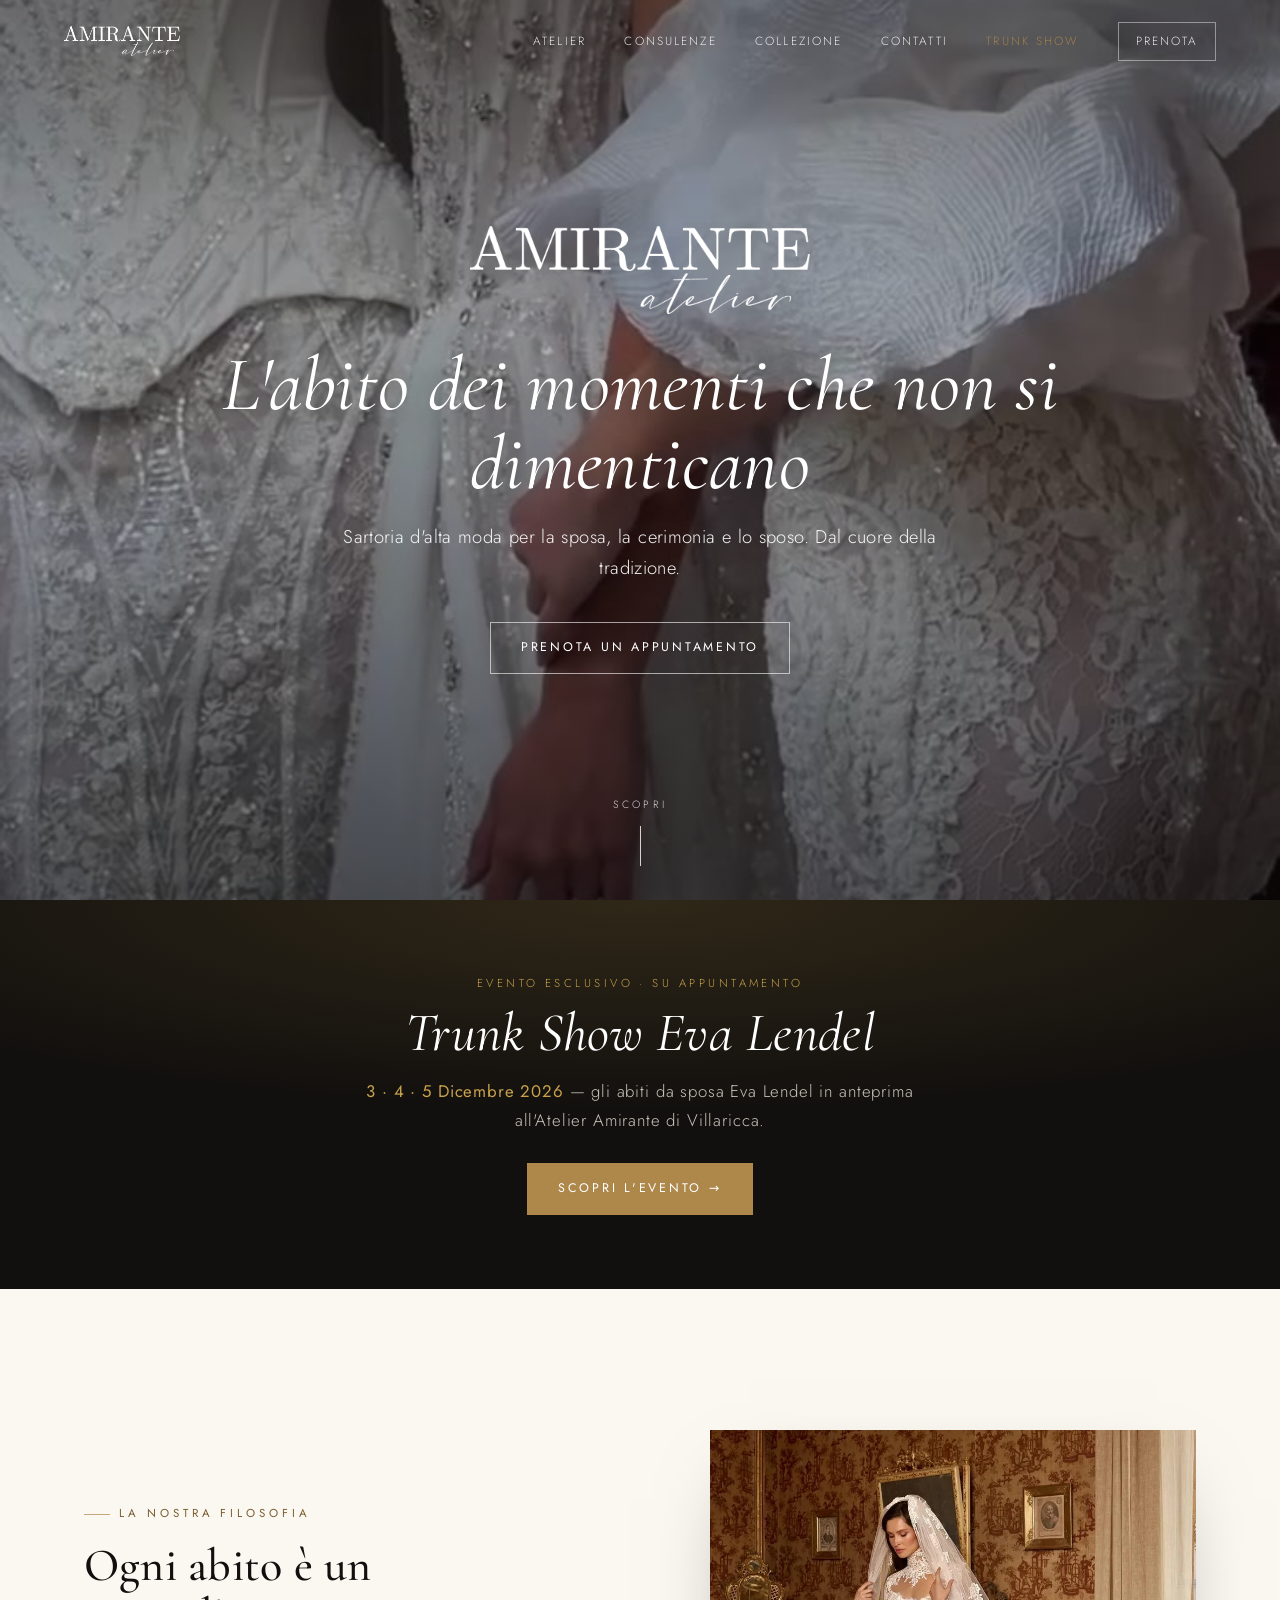
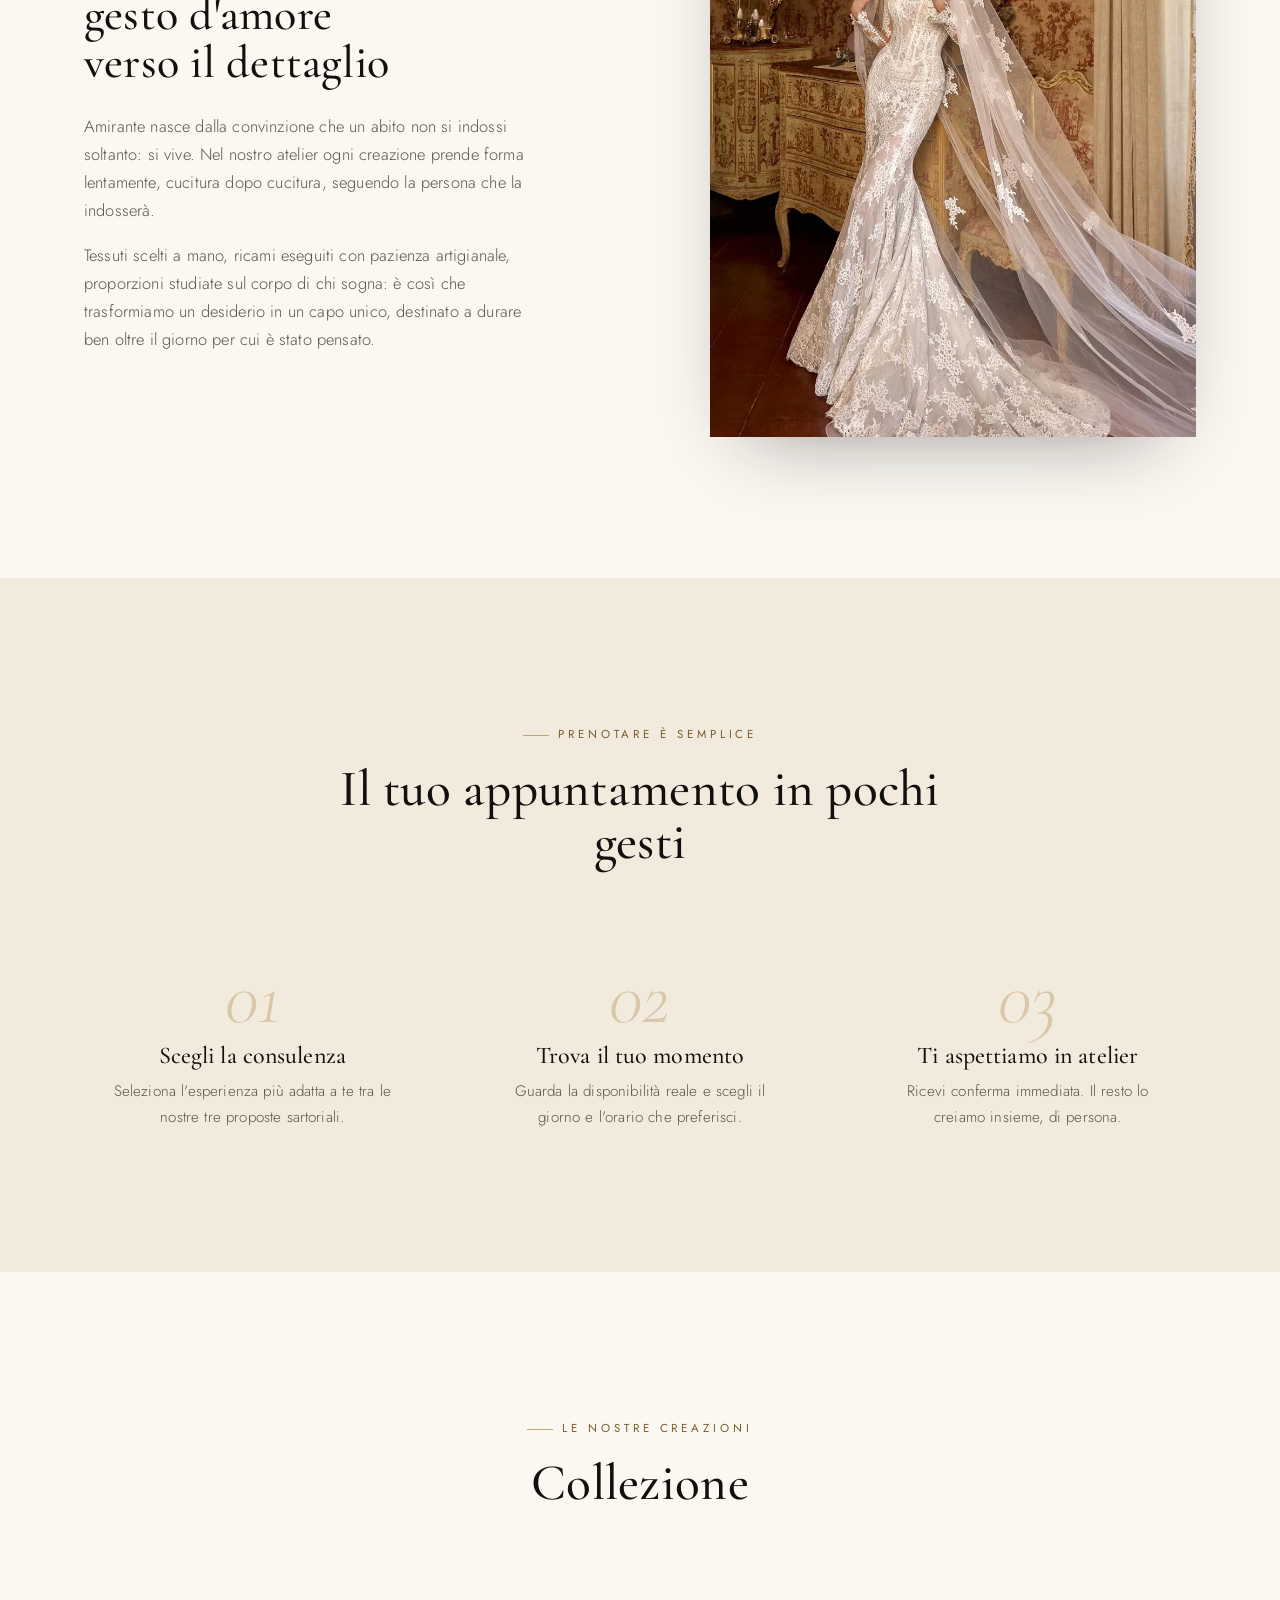
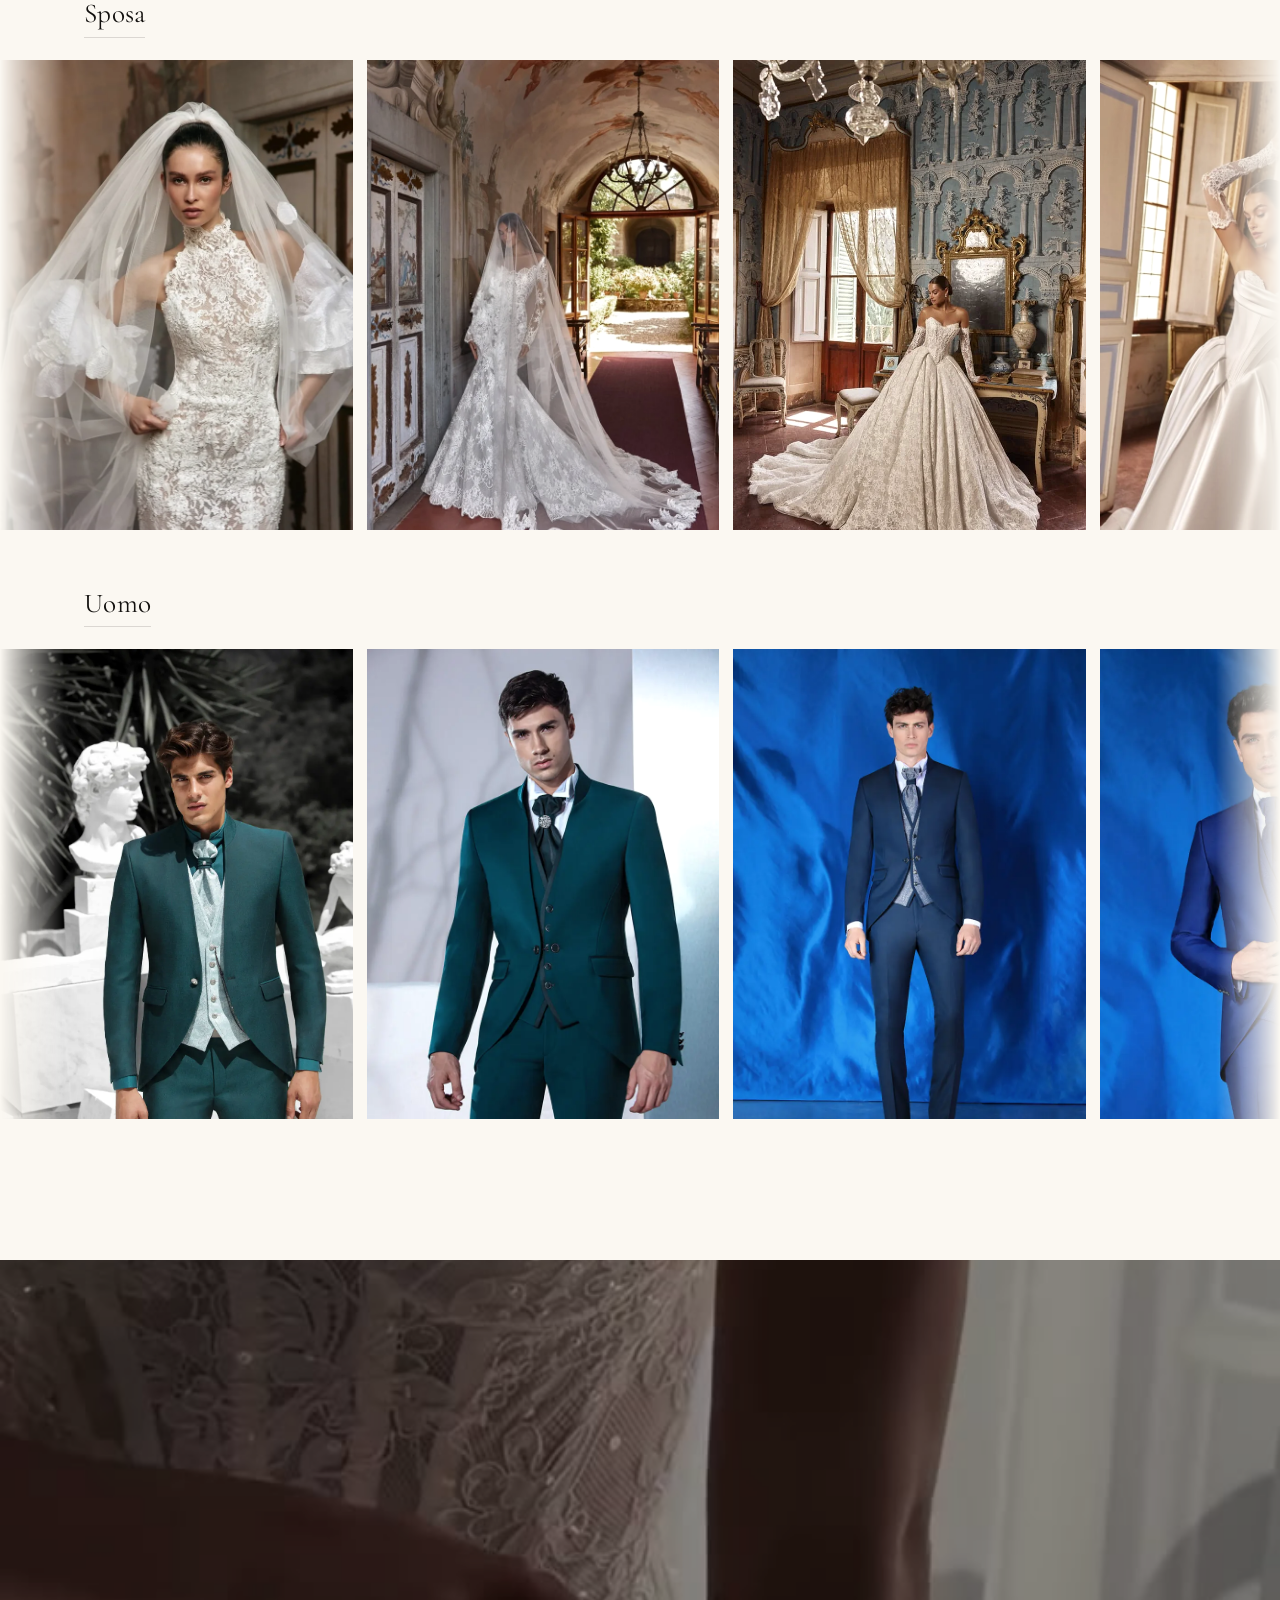
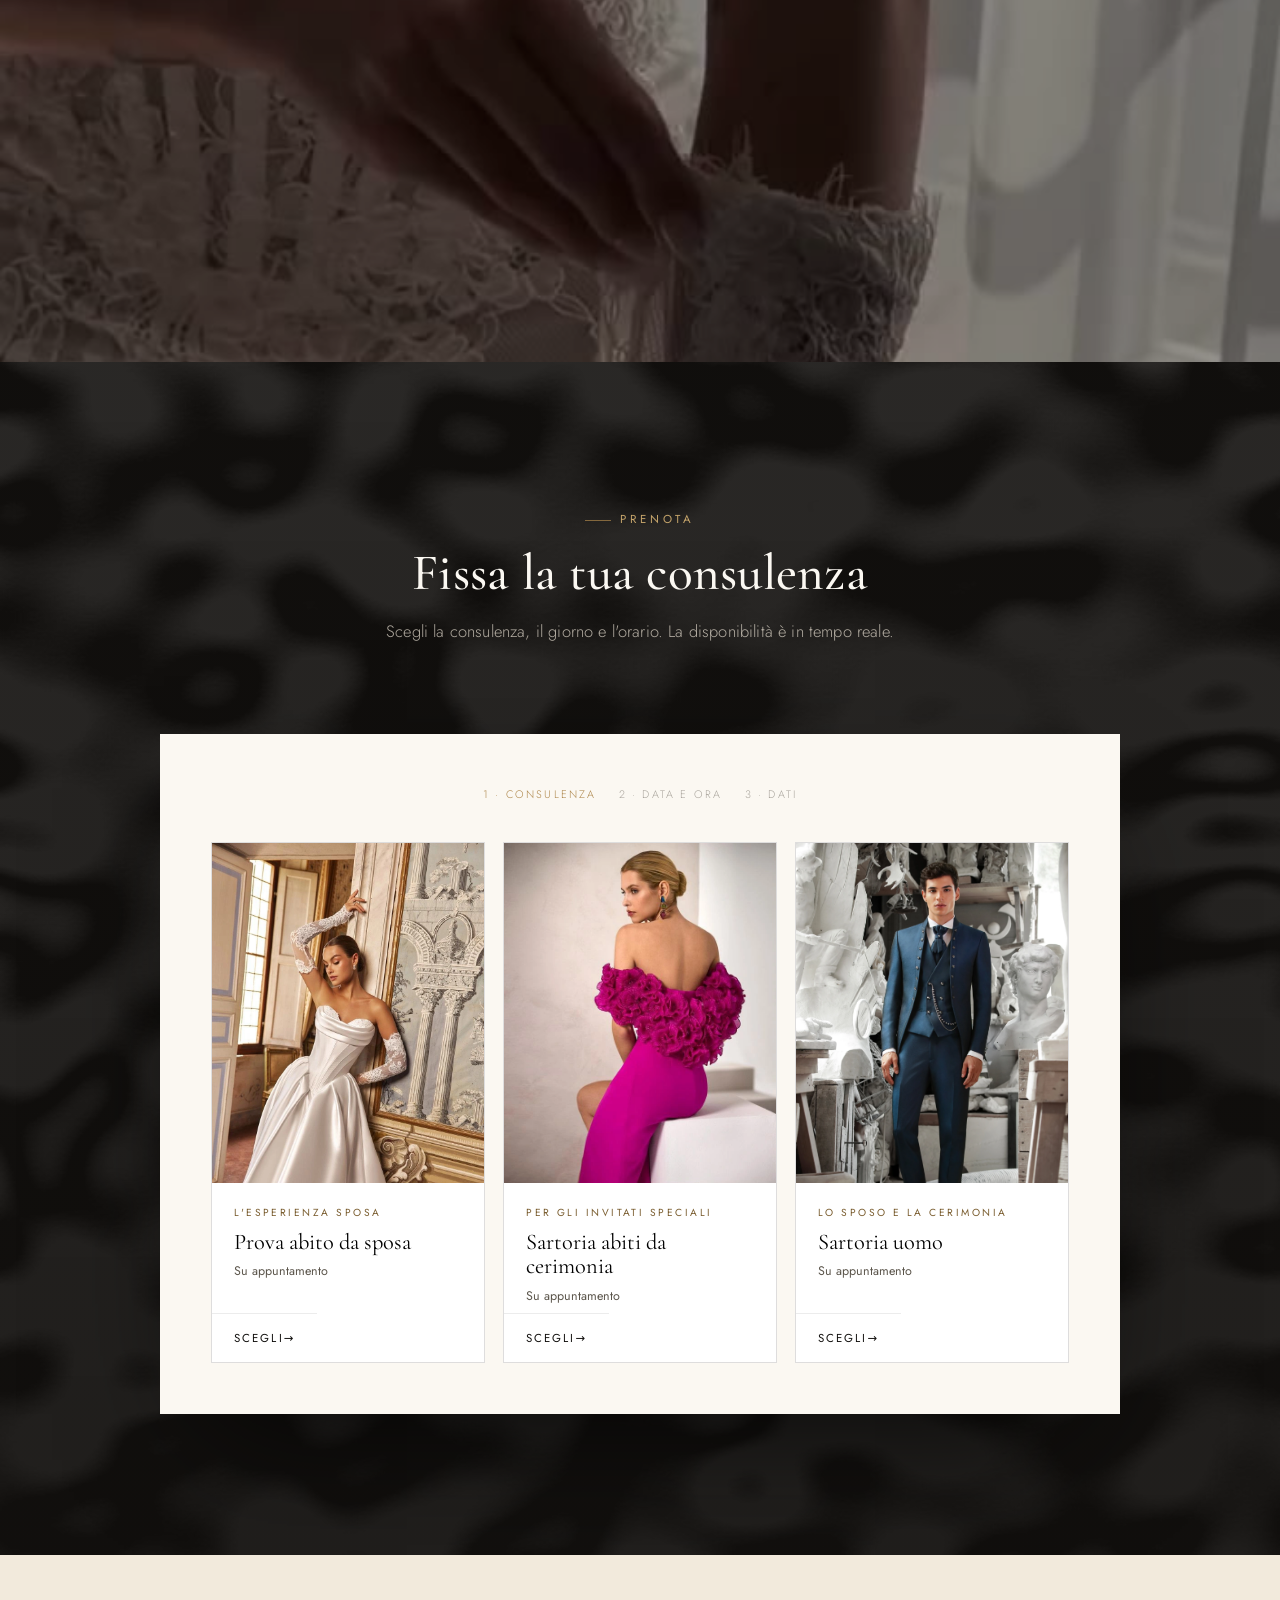
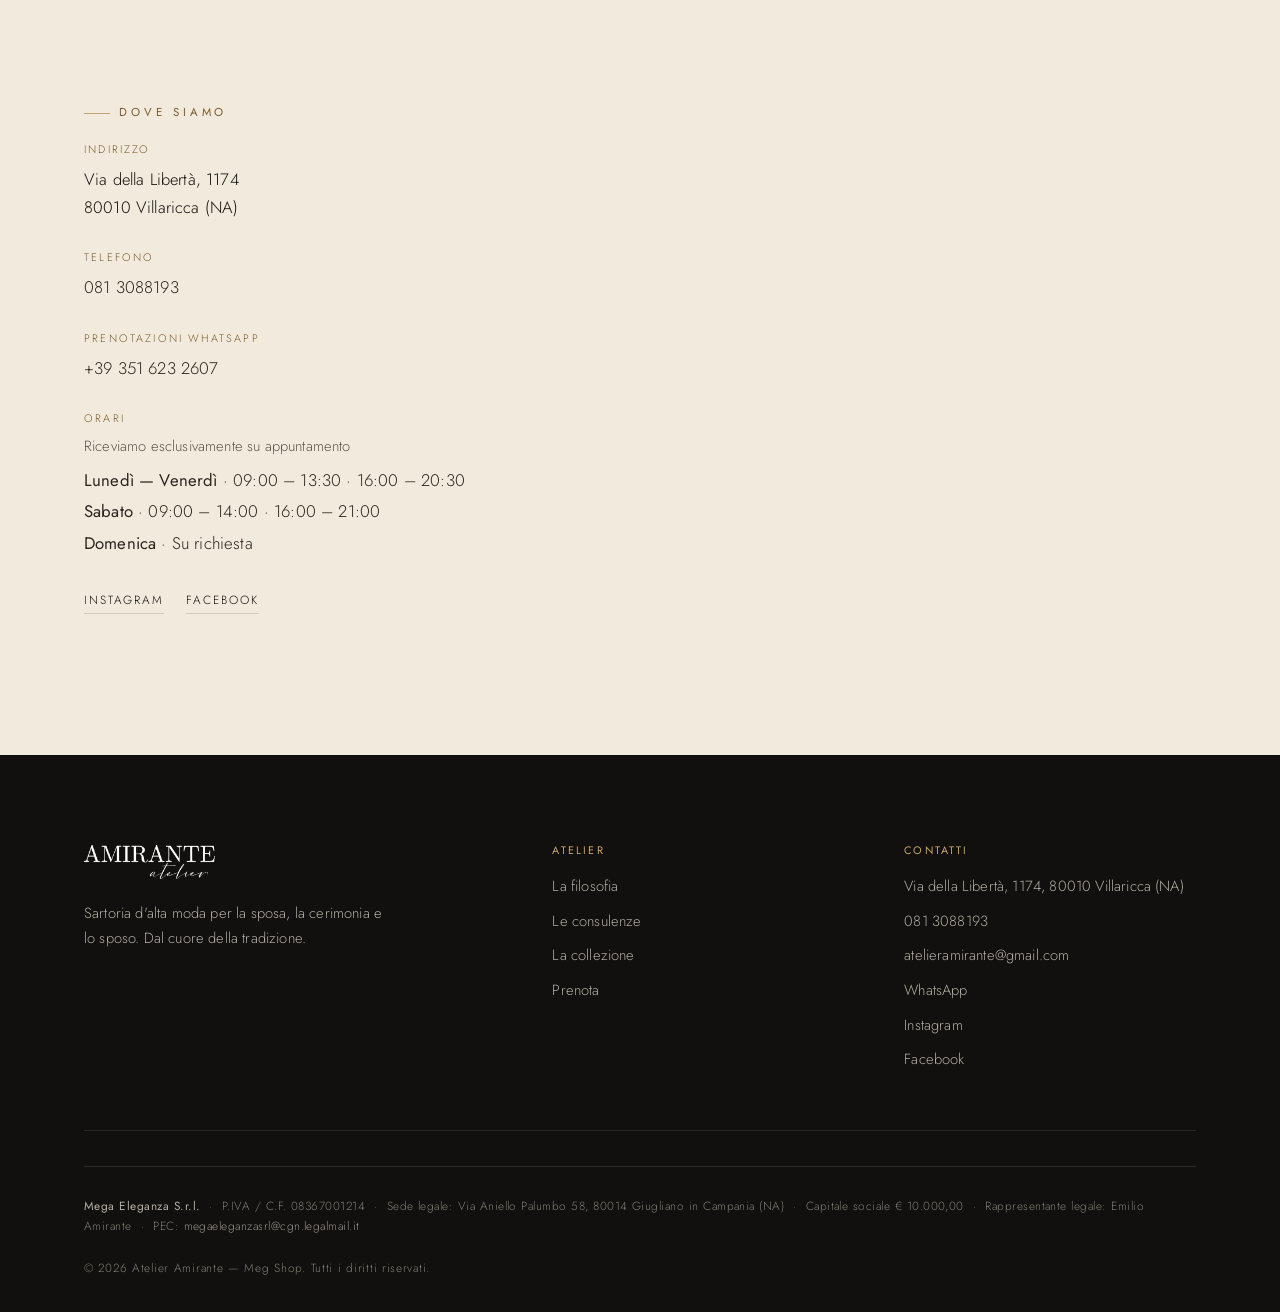
==== commit 75f0147a: "Aggiunge sezione Trunk Show Eva Lendel e allinea i dati legali - index.html: banda promo + voce nav " ====
--- a/index.html
+++ b/index.html
@@ -169,6 +169,16 @@
   ]
 }
 </script>
+<style>
+.nav-trunk{color:var(--gold)!important}
+.promo-trunk{background:#12100E;color:#f3ece0;text-align:center;padding:clamp(44px,7vw,74px) 22px;position:relative;overflow:hidden}
+.promo-trunk::before{content:"";position:absolute;inset:0;background:radial-gradient(120% 90% at 50% 0,rgba(201,162,75,.16),transparent 60%)}
+.promo-trunk>*{position:relative;z-index:1}
+.promo-trunk .pe{font-family:var(--sans);font-size:.72rem;letter-spacing:.3em;text-transform:uppercase;color:#C9A24B;margin-bottom:12px}
+.promo-trunk h2{font-family:var(--serif);font-weight:400;font-style:italic;font-size:clamp(2rem,6vw,3.4rem);margin:0 0 .3em;color:#fff;line-height:1.02}
+.promo-trunk .pd{font-family:var(--sans);font-weight:300;font-size:clamp(.9rem,2vw,1.05rem);letter-spacing:.05em;color:rgba(243,236,224,.82);margin:0 auto 1.7em;max-width:560px}
+.promo-trunk .pd b{color:#C9A24B;font-weight:400}
+</style>
 </head>
 <body>
 
@@ -185,6 +195,7 @@
       <a href="#prenota">Consulenze</a>
       <a href="#galleria">Collezione</a>
       <a href="#contatti">Contatti</a>
+      <a href="trunk-show.html" class="nav-trunk">Trunk Show</a>
       <a href="#prenota" class="nav-cta">Prenota</a>
     </nav>
     <button class="nav-burger" id="navBurger" aria-label="Apri il menu" aria-expanded="false" aria-controls="navLinks"><span></span><span></span><span></span></button>
@@ -207,6 +218,14 @@
       <a href="#prenota" class="btn btn-ghost-light">Prenota un appuntamento</a>
     </div>
     <div class="hero-scroll" aria-hidden="true">Scopri</div>
+  </section>
+
+  <!-- BANDA TRUNK SHOW -->
+  <section class="promo-trunk" aria-label="Trunk Show Eva Lendel">
+    <div class="pe">Evento esclusivo · Su appuntamento</div>
+    <h2>Trunk Show Eva Lendel</h2>
+    <div class="pd"><b>3 · 4 · 5 Dicembre 2026</b> — gli abiti da sposa Eva Lendel in anteprima all'Atelier Amirante di Villaricca.</div>
+    <a href="trunk-show.html" class="btn btn-gold">Scopri l'evento →</a>
   </section>
 
   <!-- FILOSOFIA -->
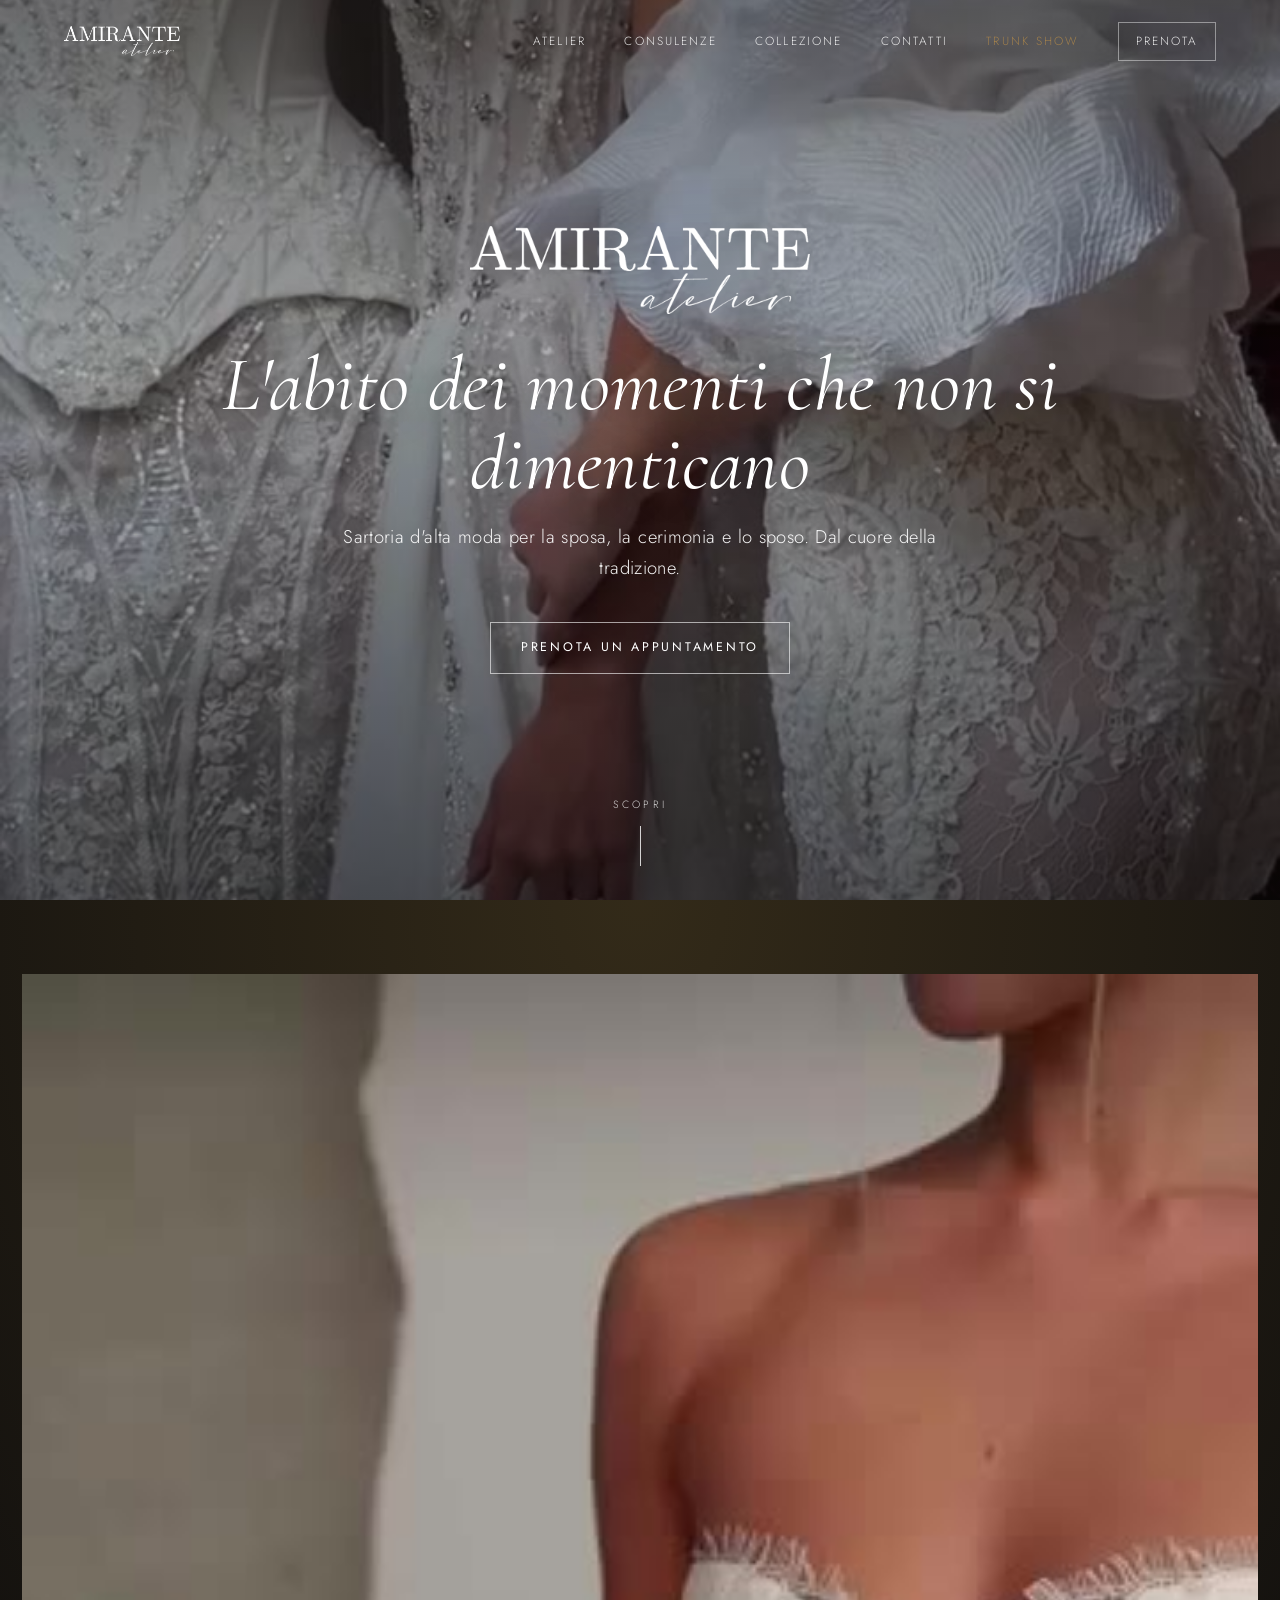
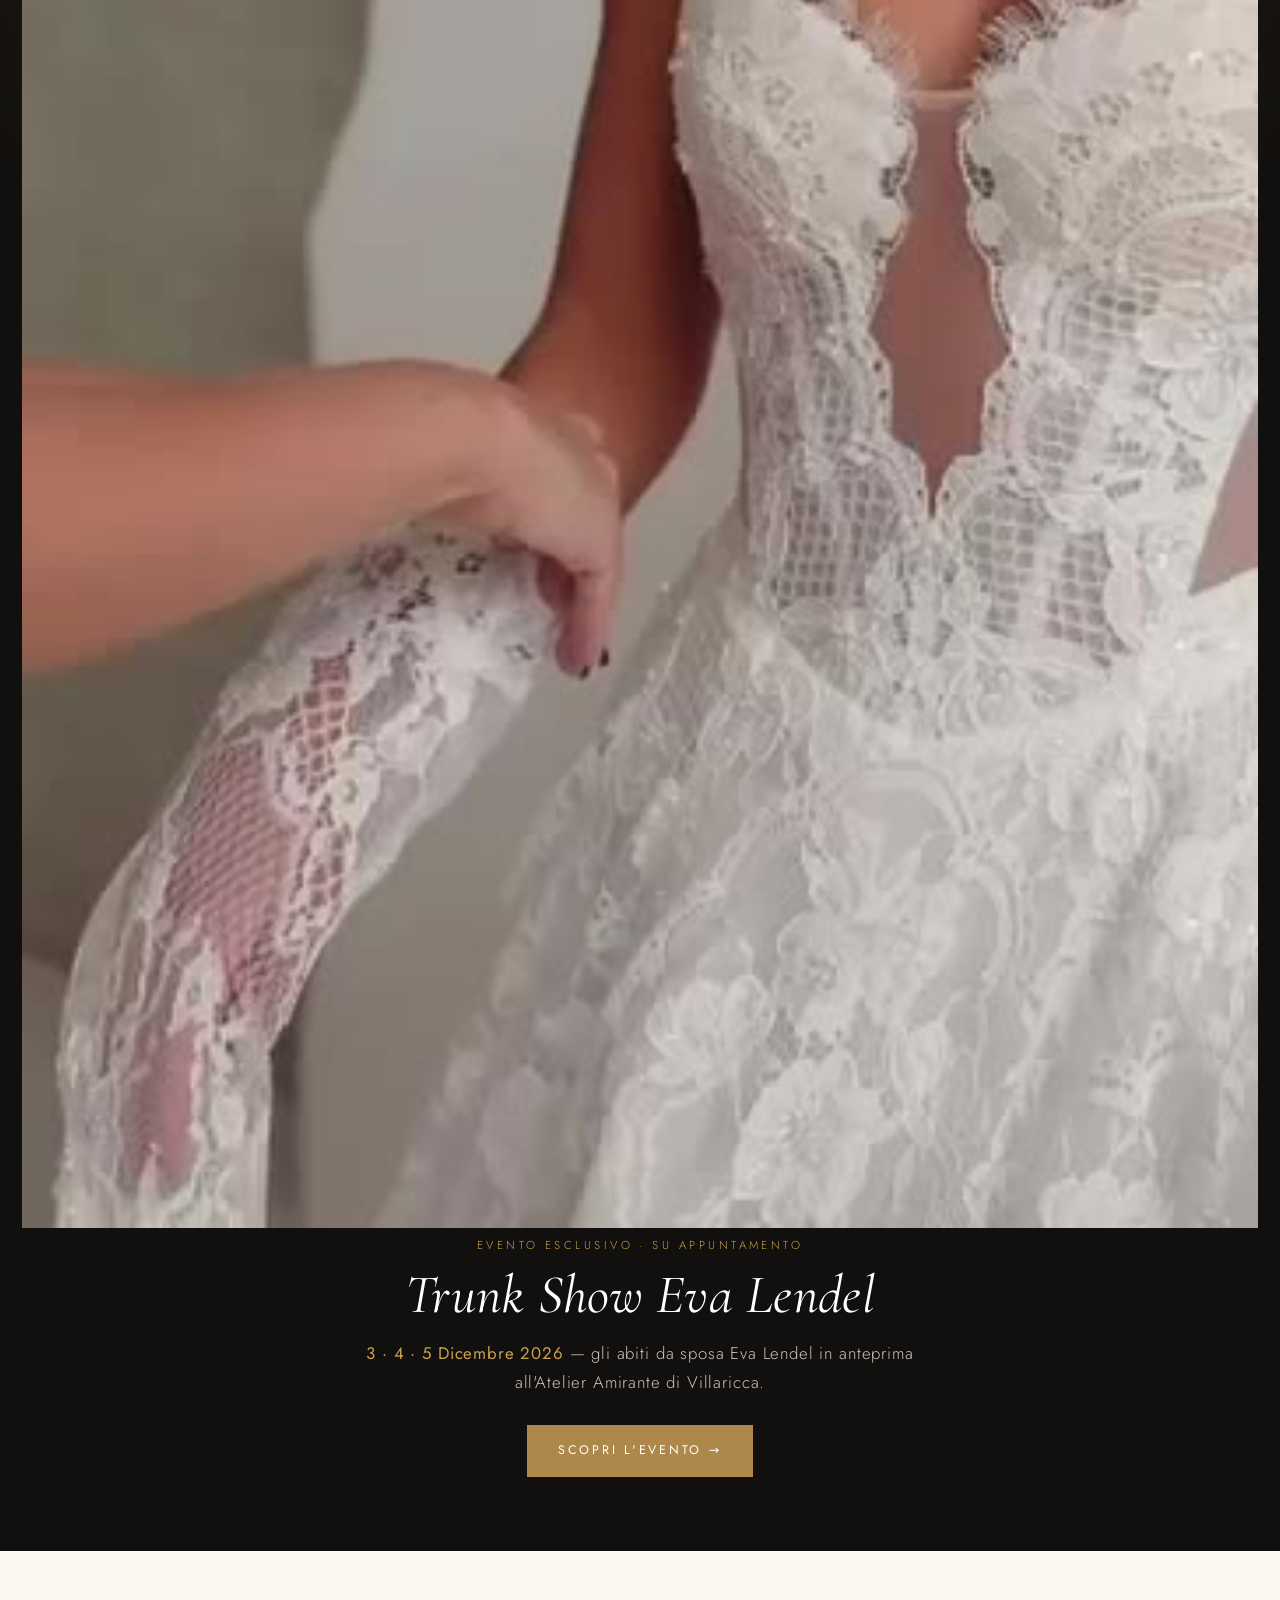
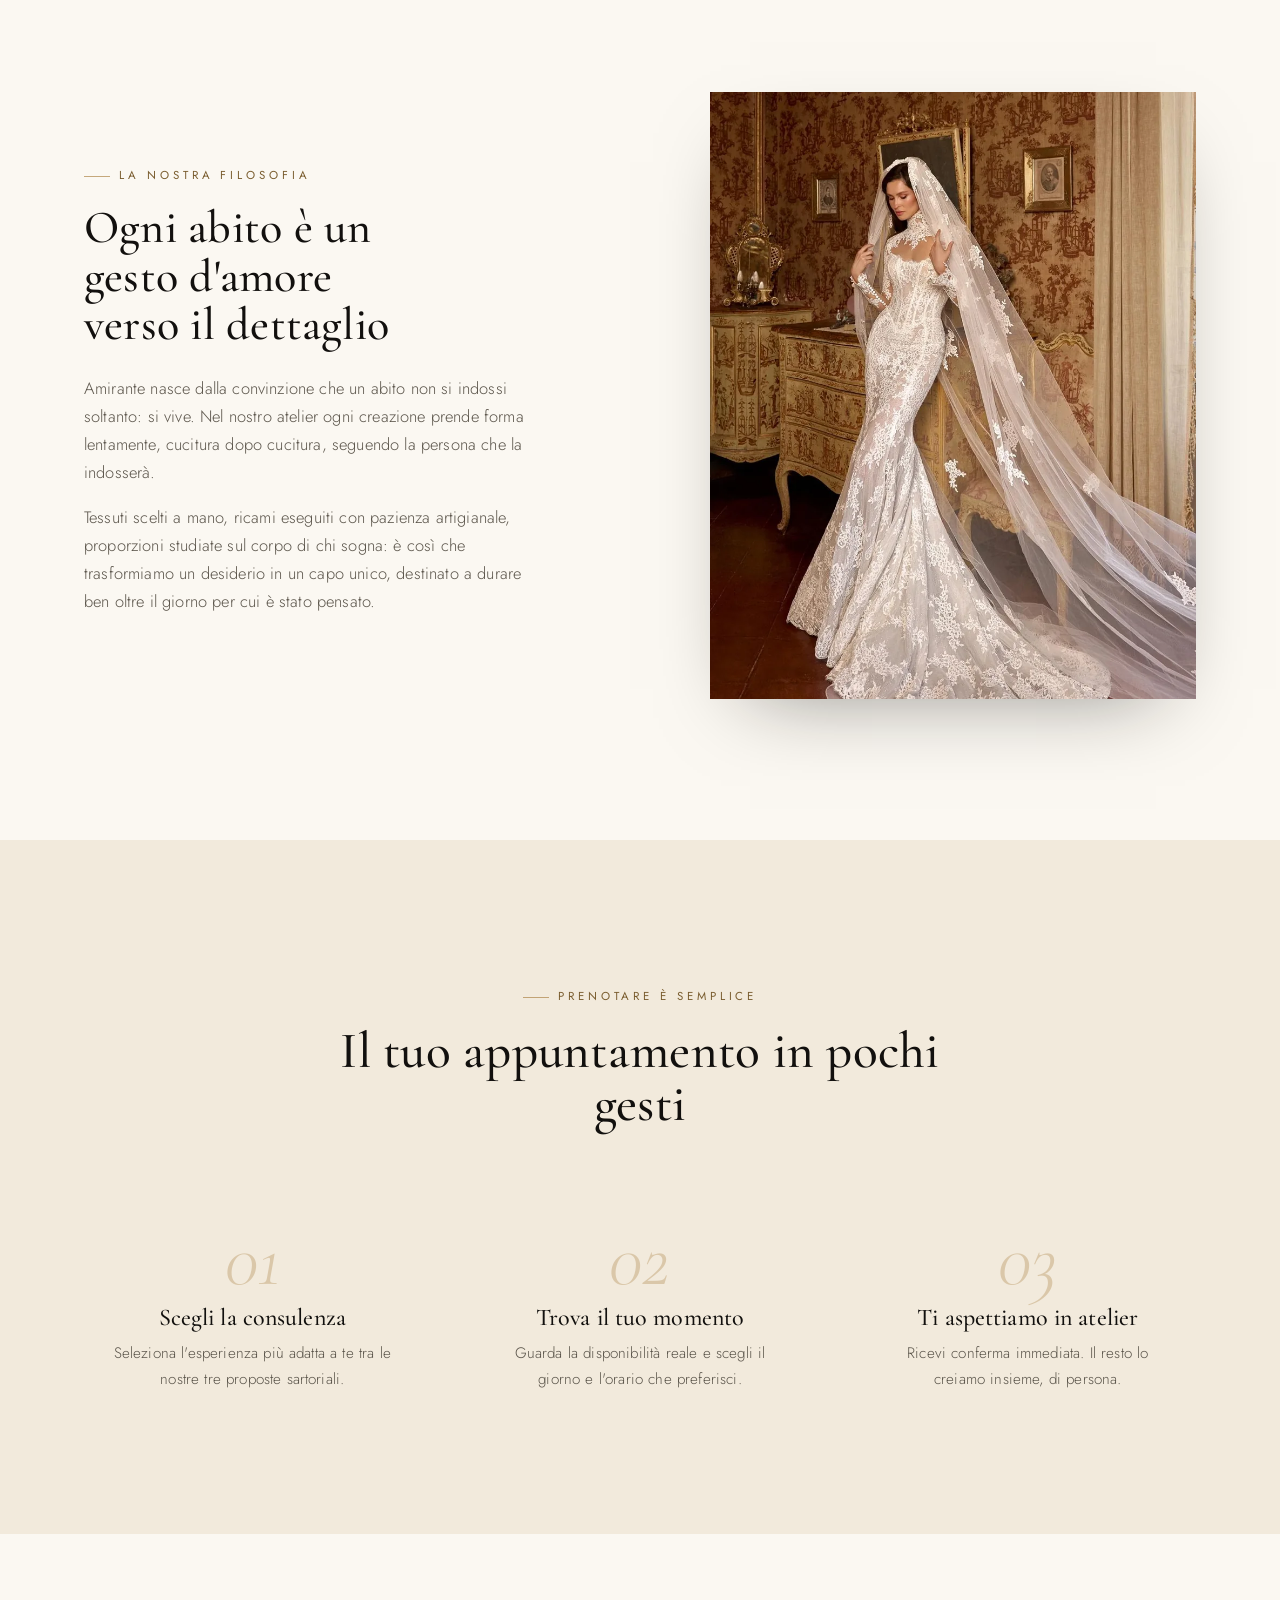
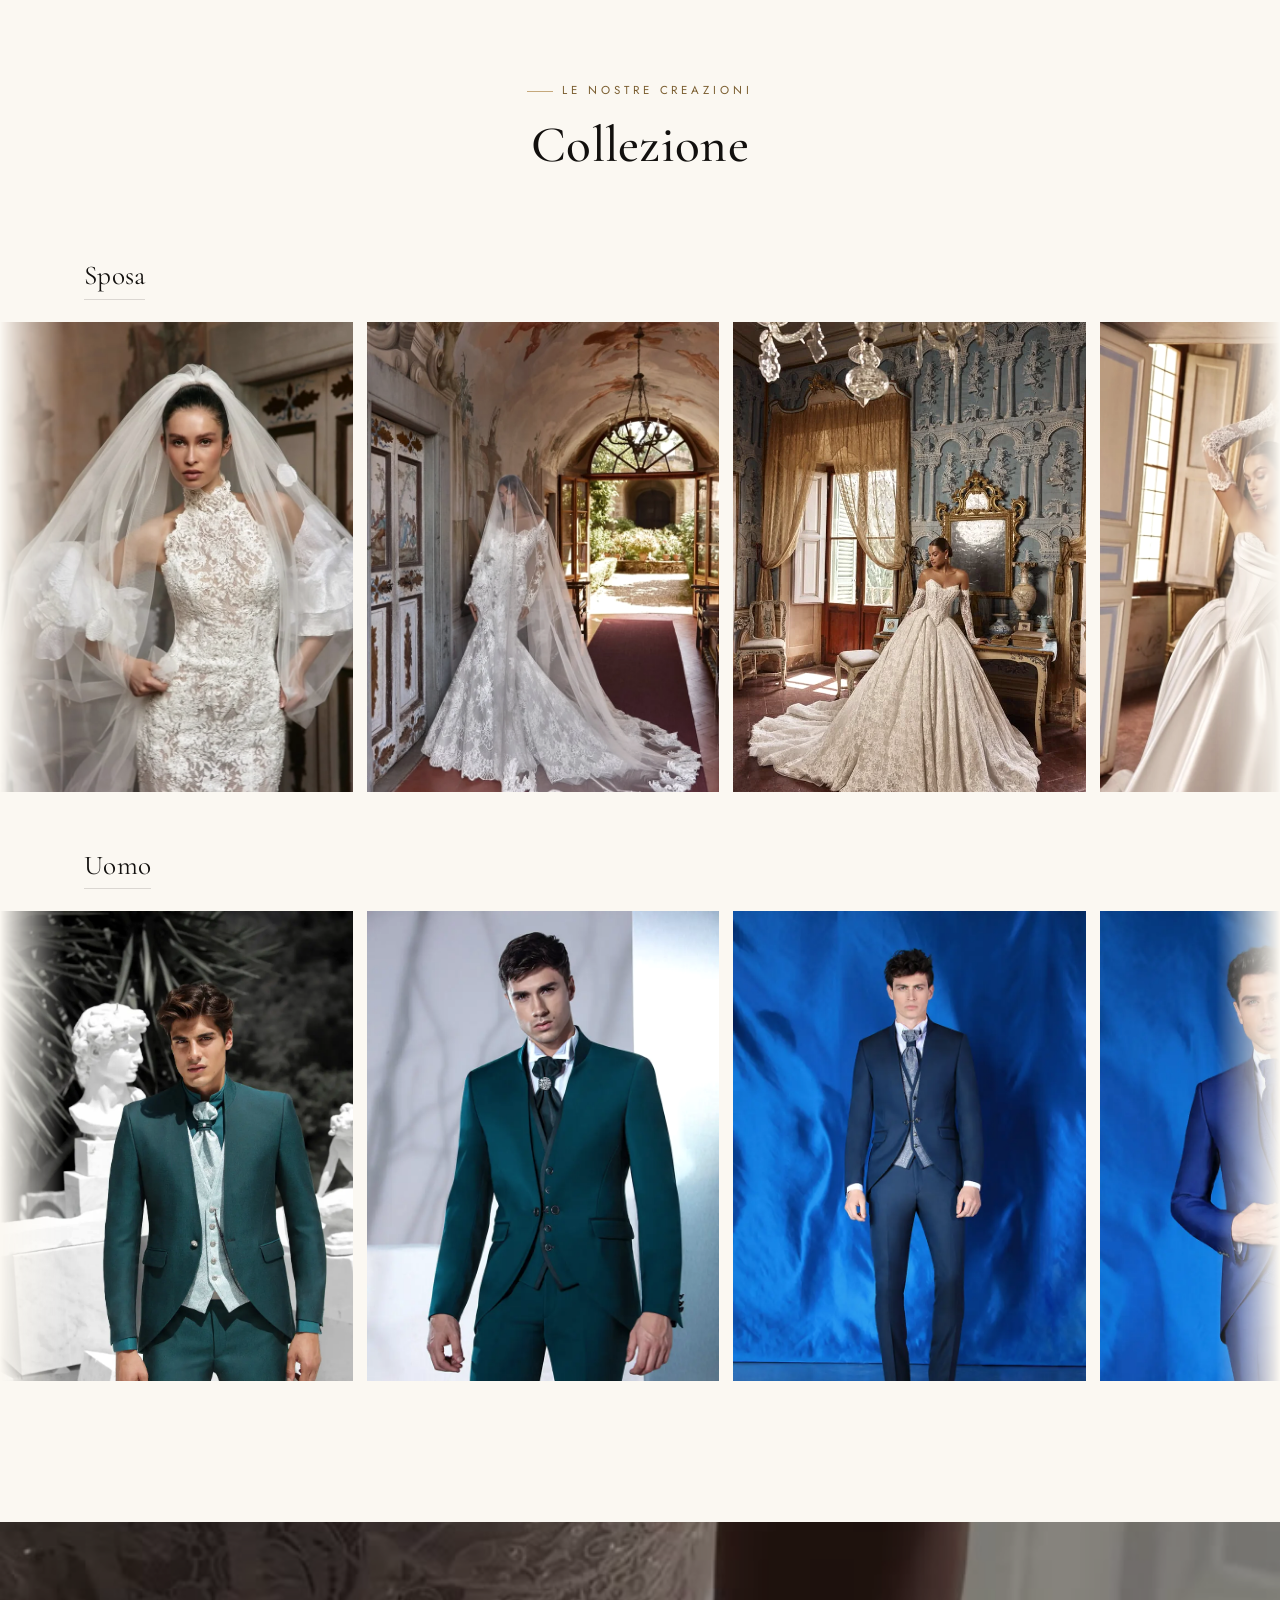
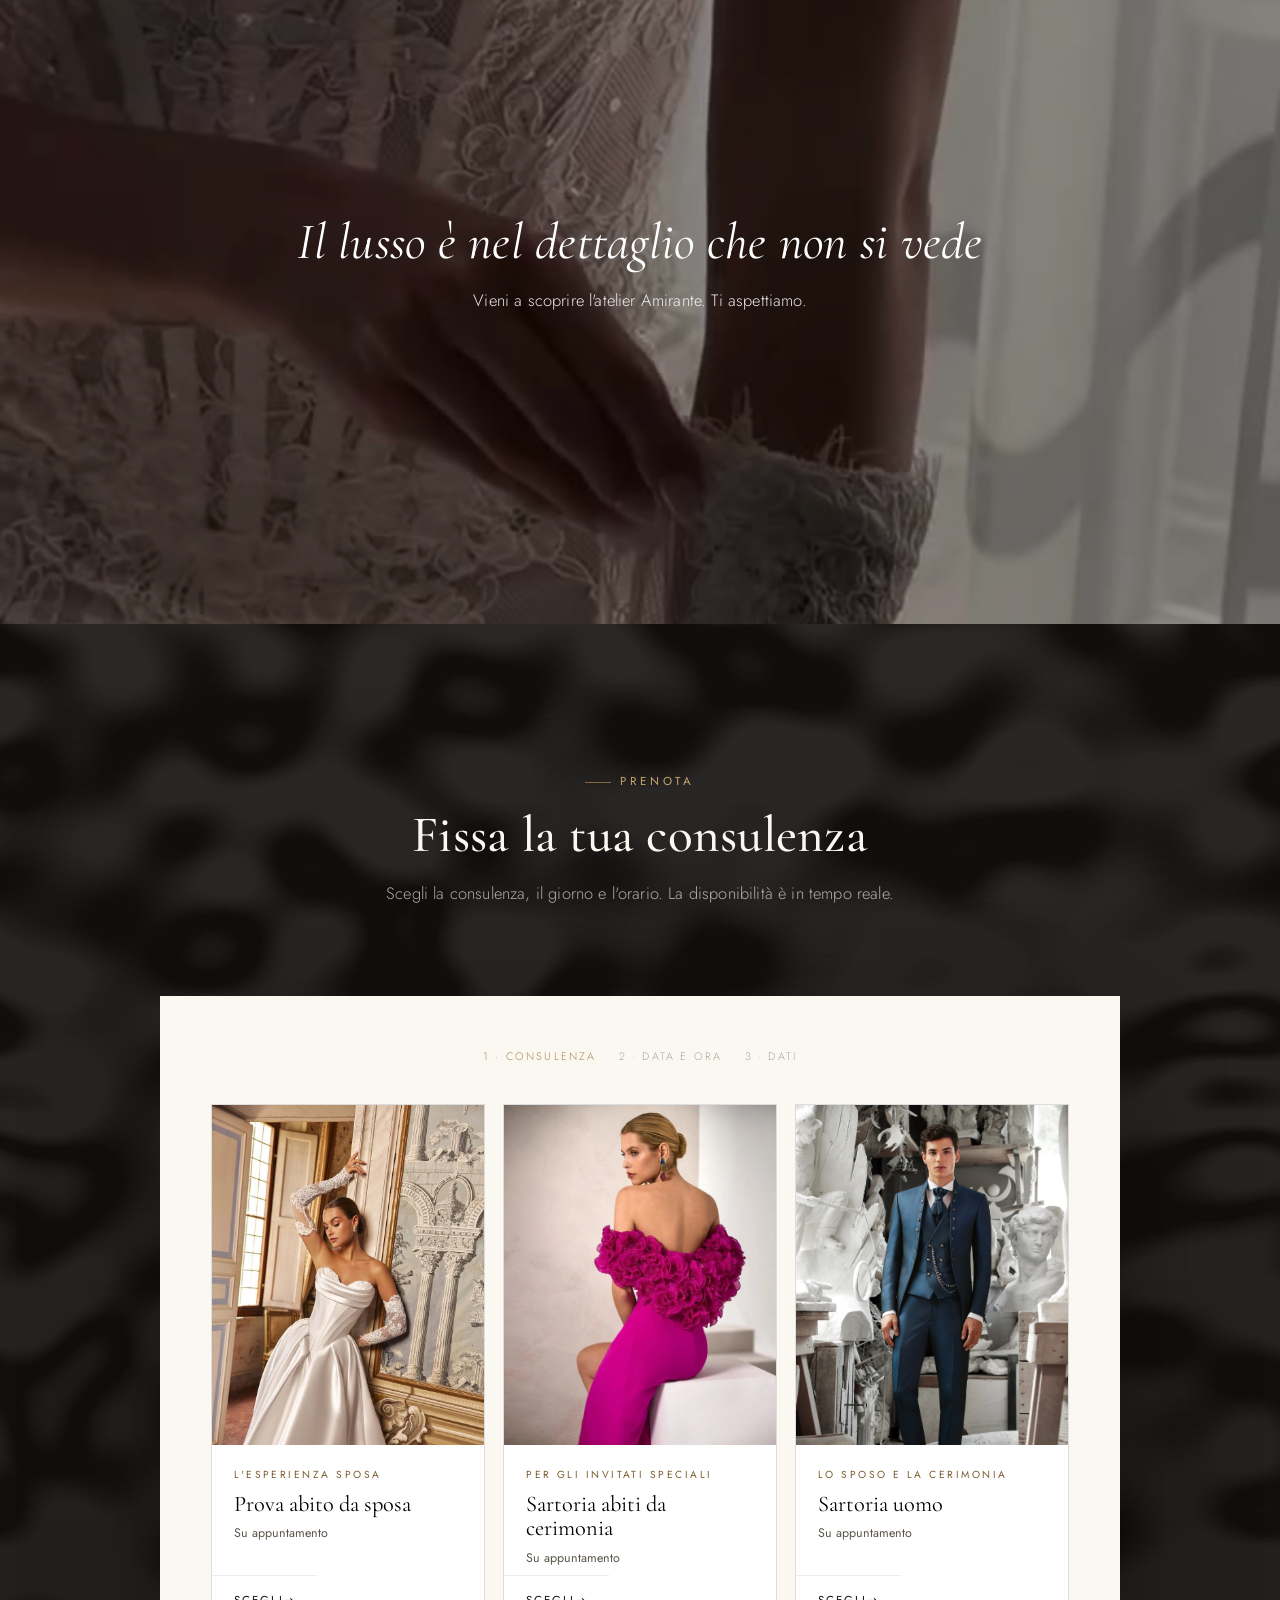
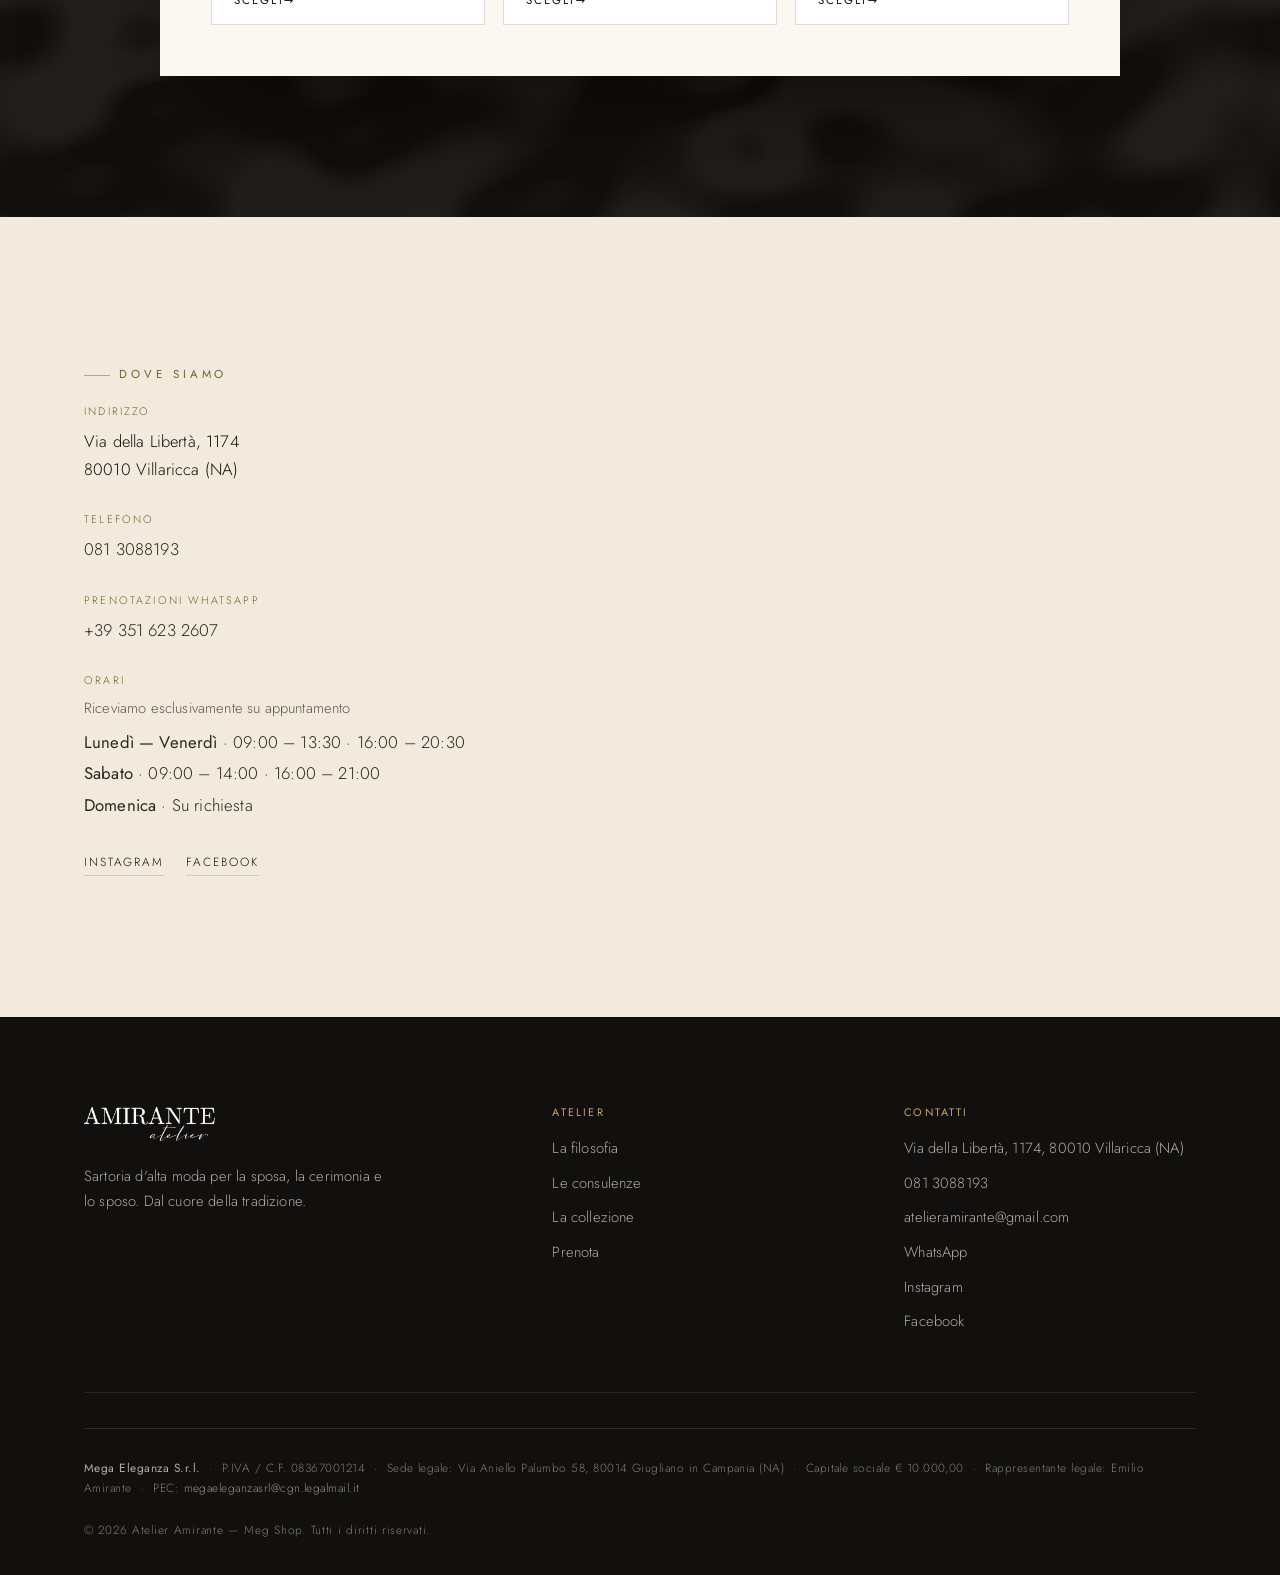
==== commit 45779c07: "Video di sfondo per la sezione Trunk Show (homepage + pagina evento) - assets/trunk-video.mp4 (ottim" ====
--- a/index.html
+++ b/index.html
@@ -172,8 +172,9 @@
 <style>
 .nav-trunk{color:var(--gold)!important}
 .promo-trunk{background:#12100E;color:#f3ece0;text-align:center;padding:clamp(44px,7vw,74px) 22px;position:relative;overflow:hidden}
-.promo-trunk::before{content:"";position:absolute;inset:0;background:radial-gradient(120% 90% at 50% 0,rgba(201,162,75,.16),transparent 60%)}
-.promo-trunk>*{position:relative;z-index:1}
+.promo-trunk-vid{position:absolute;inset:0;width:100%;height:100%;object-fit:cover;z-index:0}
+.promo-trunk::before{content:"";position:absolute;inset:0;z-index:1;background:radial-gradient(120% 90% at 50% 0,rgba(201,162,75,.18),transparent 60%),linear-gradient(180deg,rgba(18,16,14,.6),rgba(18,16,14,.8))}
+.promo-trunk>*{position:relative;z-index:2}
 .promo-trunk .pe{font-family:var(--sans);font-size:.72rem;letter-spacing:.3em;text-transform:uppercase;color:#C9A24B;margin-bottom:12px}
 .promo-trunk h2{font-family:var(--serif);font-weight:400;font-style:italic;font-size:clamp(2rem,6vw,3.4rem);margin:0 0 .3em;color:#fff;line-height:1.02}
 .promo-trunk .pd{font-family:var(--sans);font-weight:300;font-size:clamp(.9rem,2vw,1.05rem);letter-spacing:.05em;color:rgba(243,236,224,.82);margin:0 auto 1.7em;max-width:560px}
@@ -222,6 +223,9 @@
 
   <!-- BANDA TRUNK SHOW -->
   <section class="promo-trunk" aria-label="Trunk Show Eva Lendel">
+    <video class="promo-trunk-vid" autoplay muted loop playsinline preload="metadata" poster="assets/trunk-poster.jpg?v=19" aria-hidden="true" tabindex="-1">
+      <source src="assets/trunk-video.mp4?v=19" type="video/mp4">
+    </video>
     <div class="pe">Evento esclusivo · Su appuntamento</div>
     <h2>Trunk Show Eva Lendel</h2>
     <div class="pd"><b>3 · 4 · 5 Dicembre 2026</b> — gli abiti da sposa Eva Lendel in anteprima all'Atelier Amirante di Villaricca.</div>
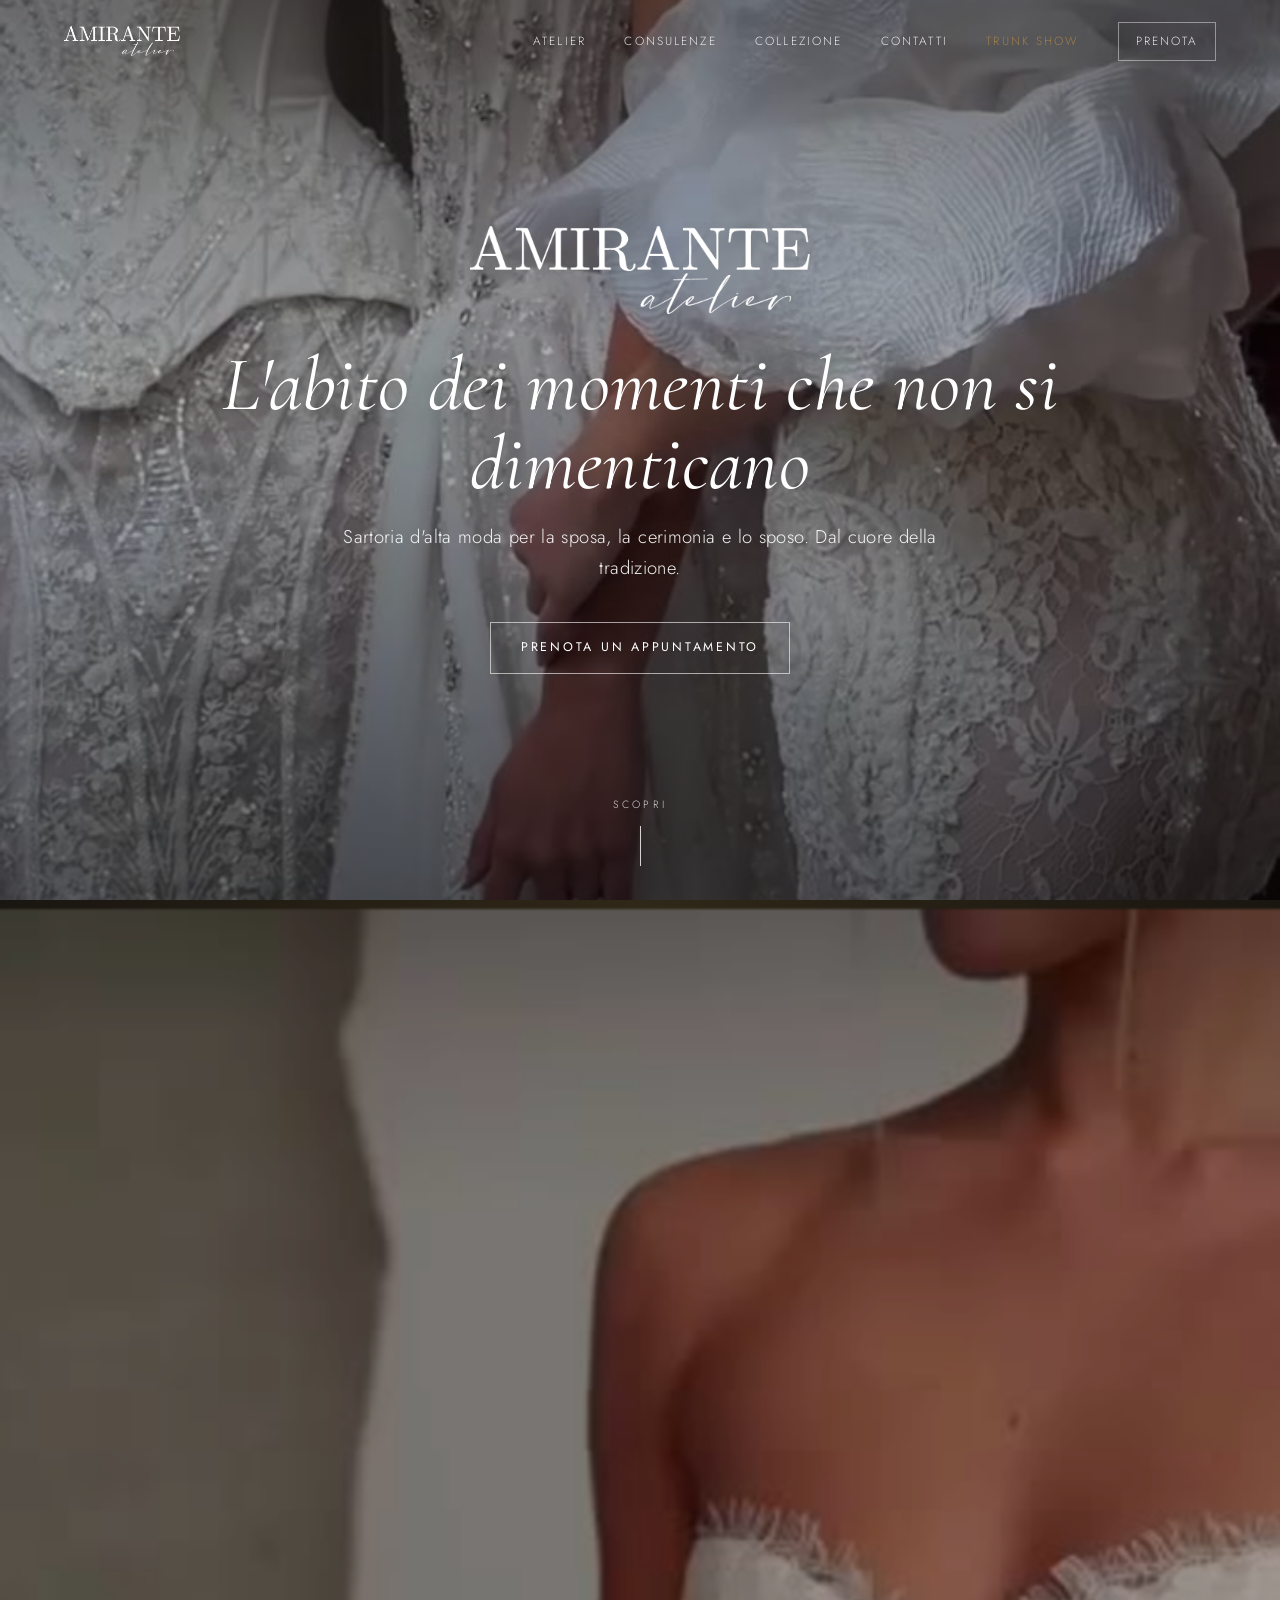
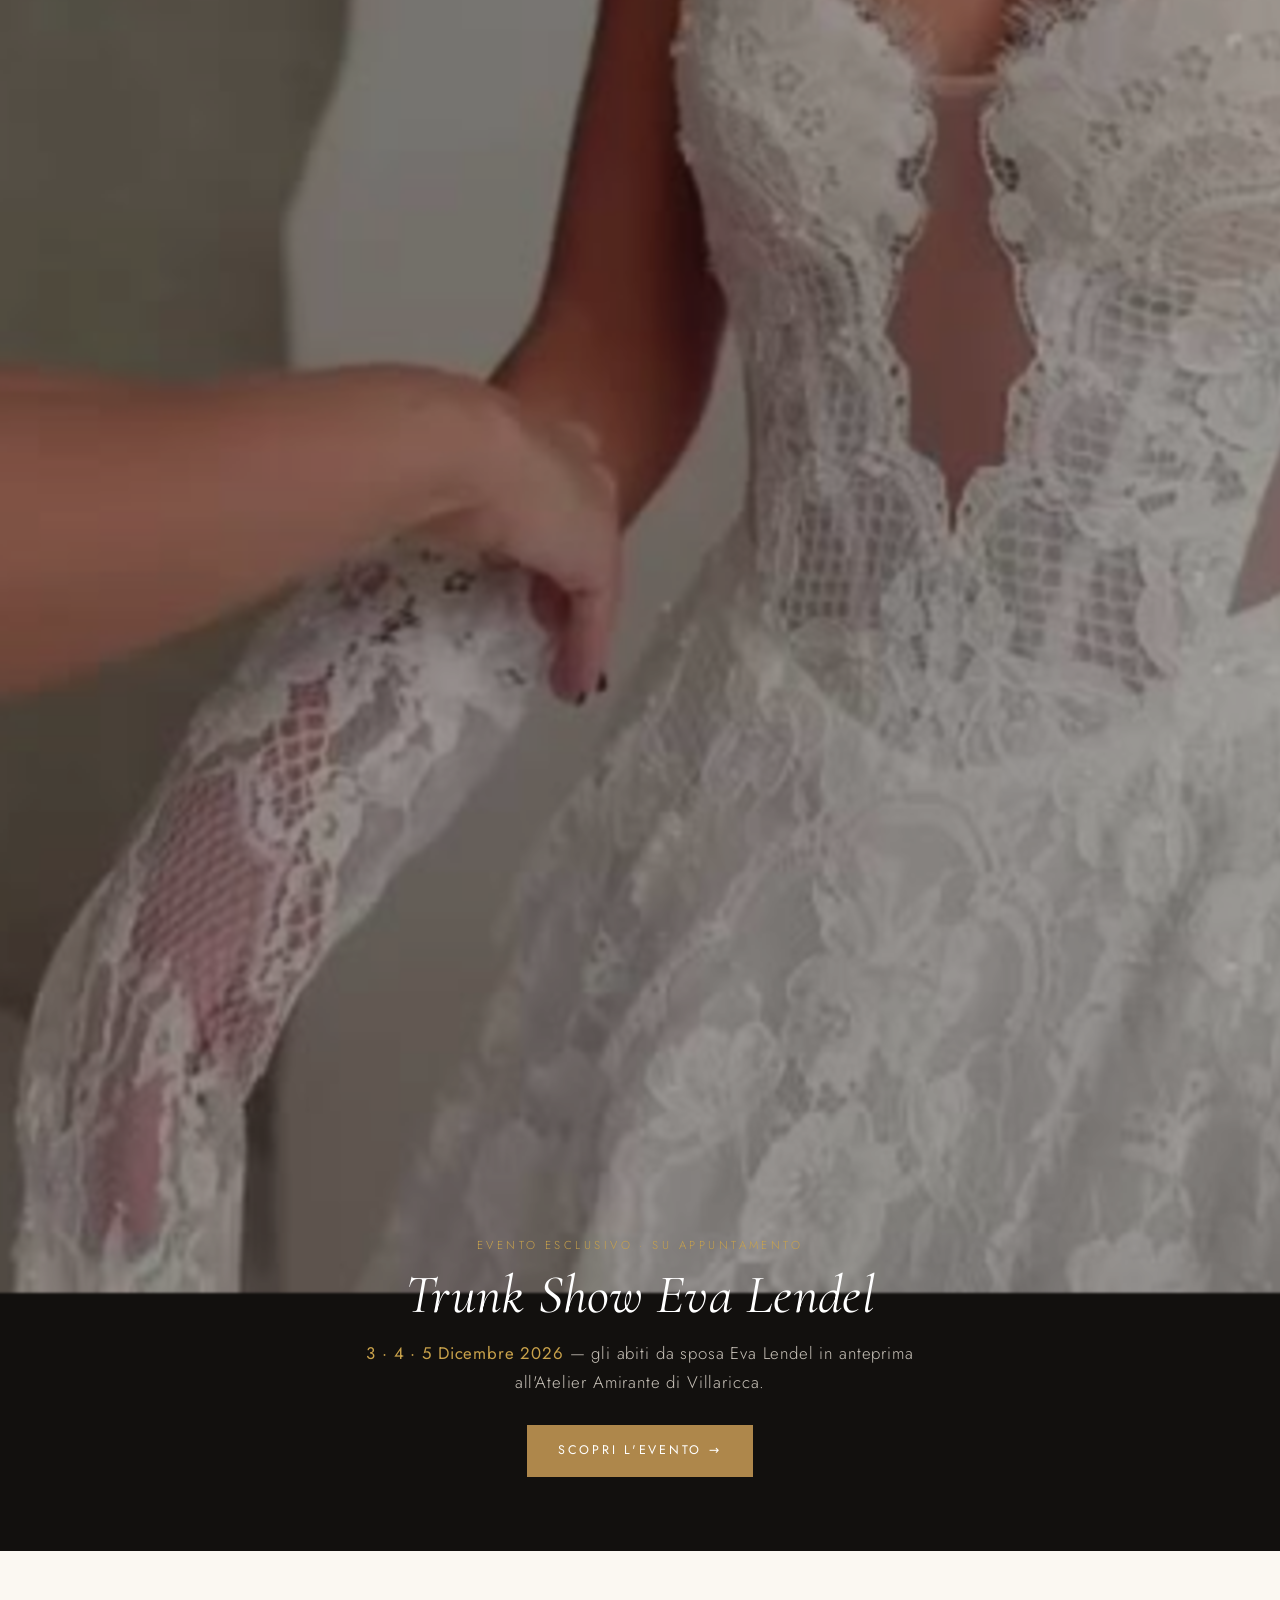
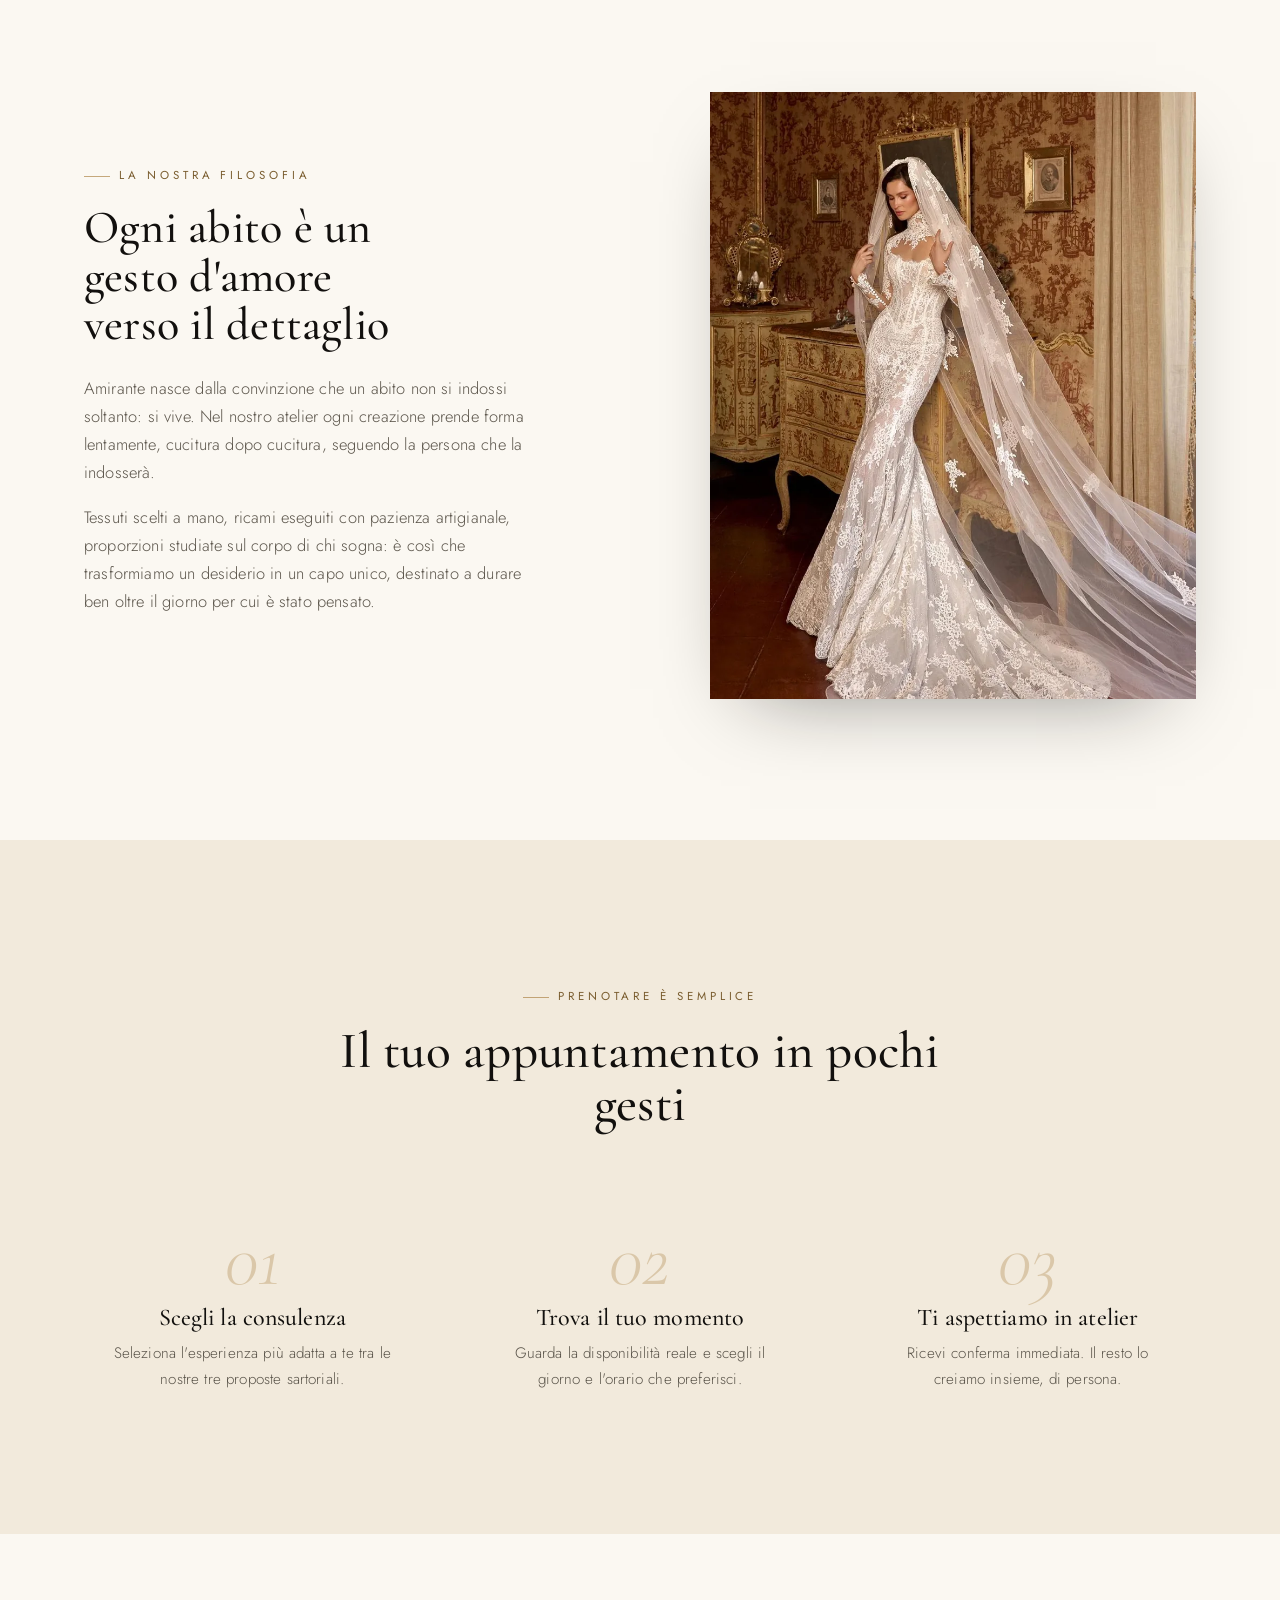
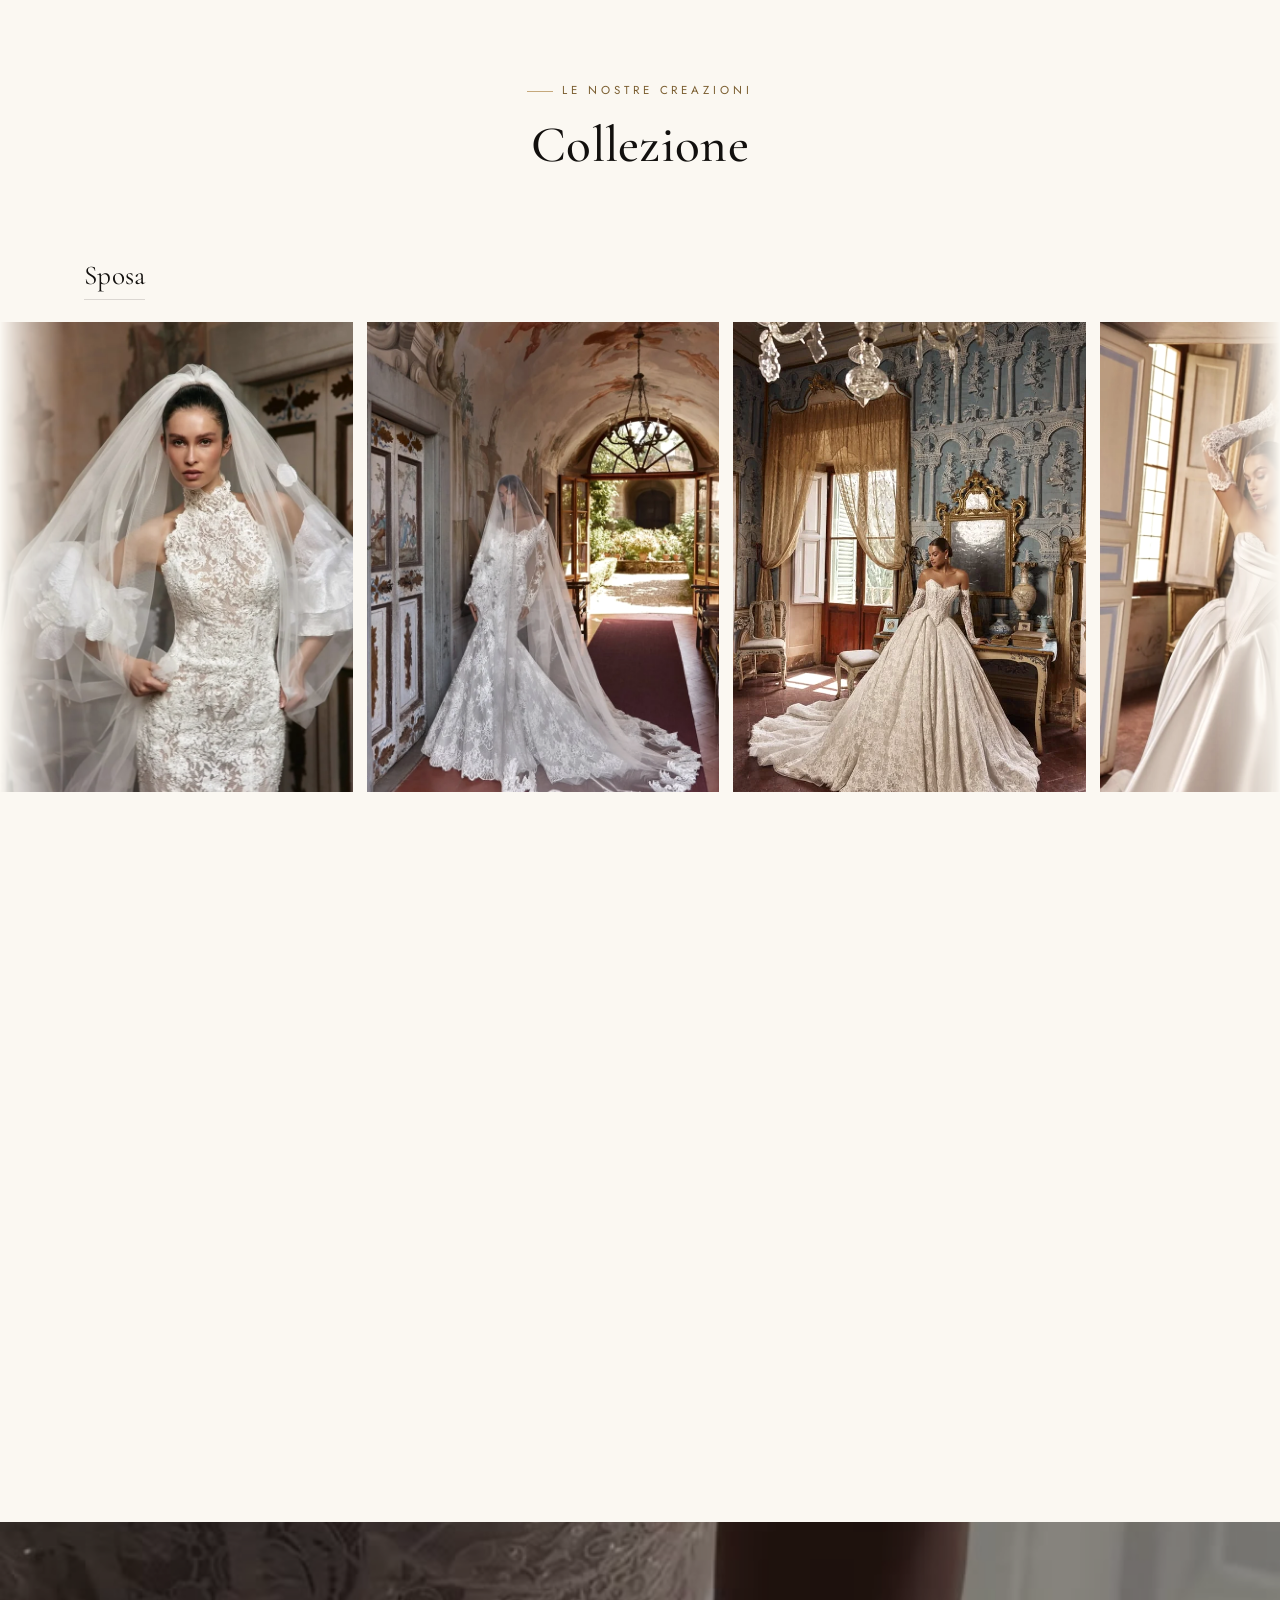
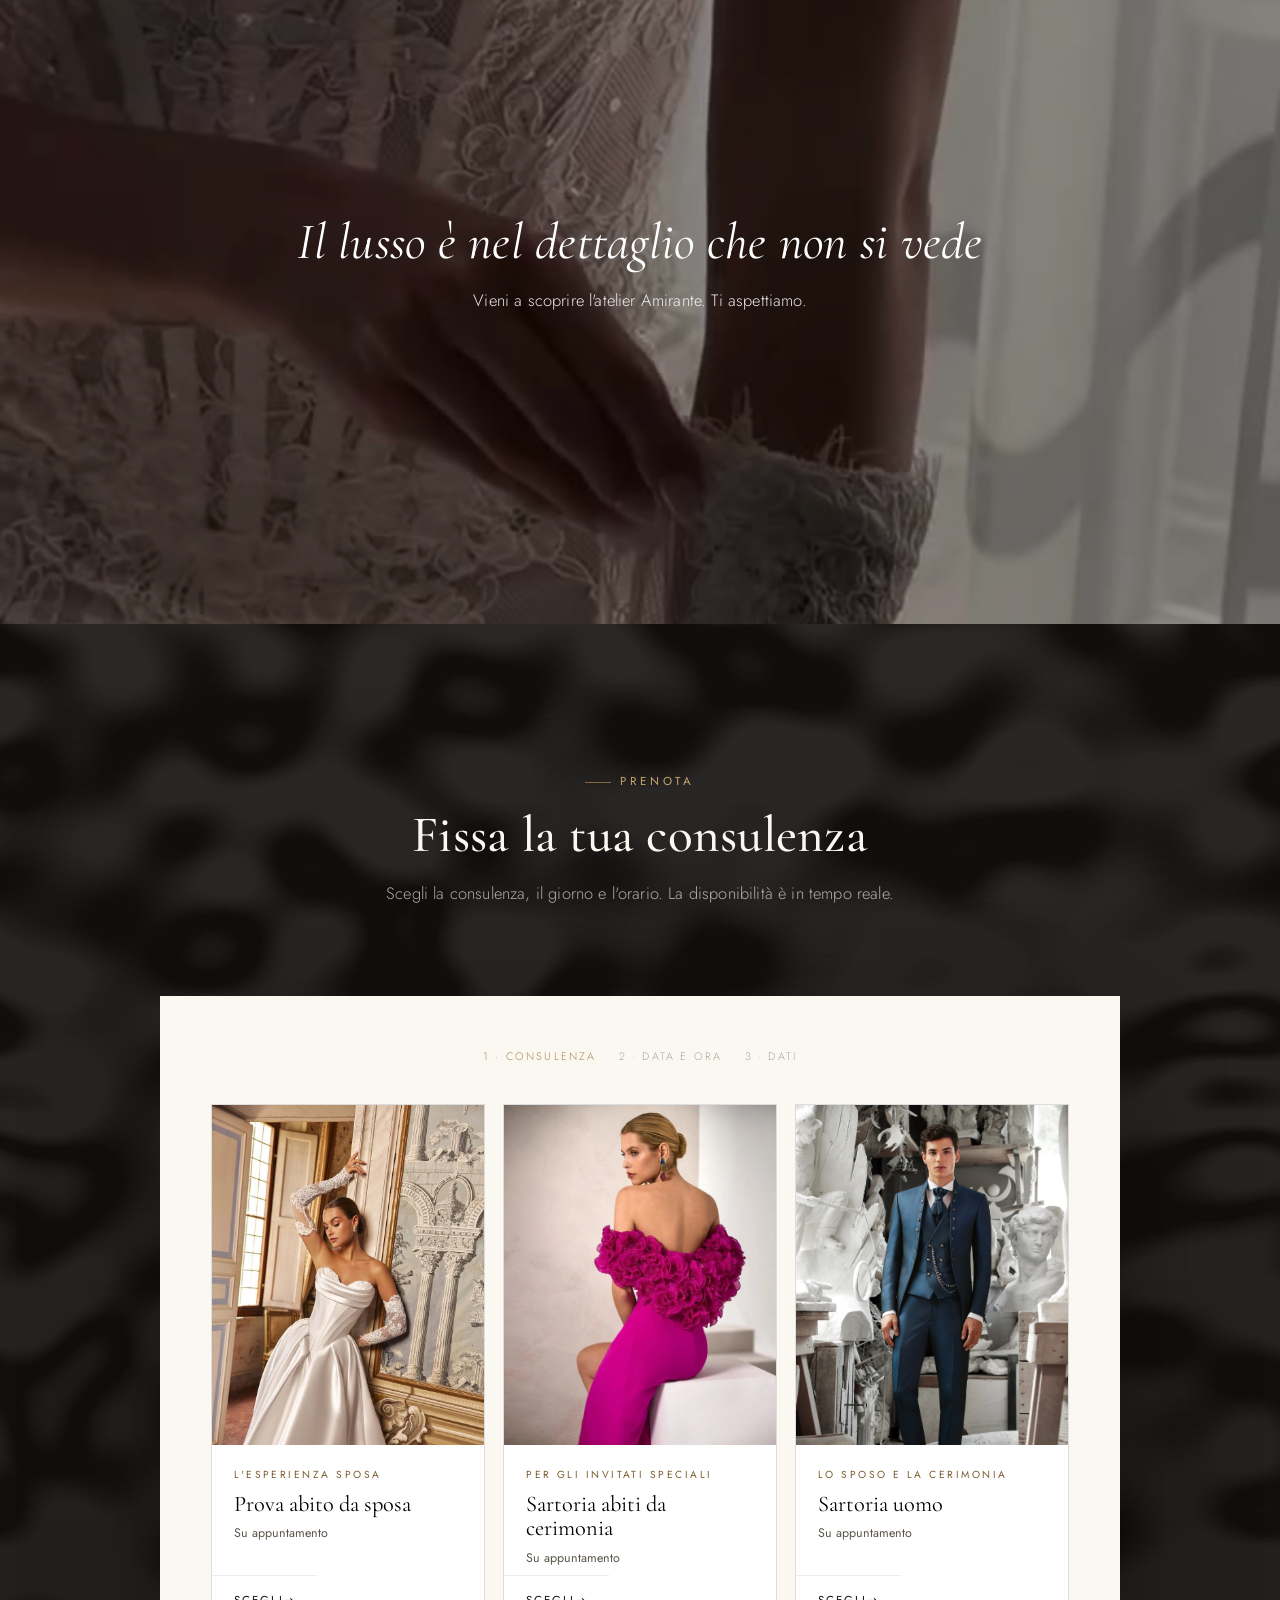
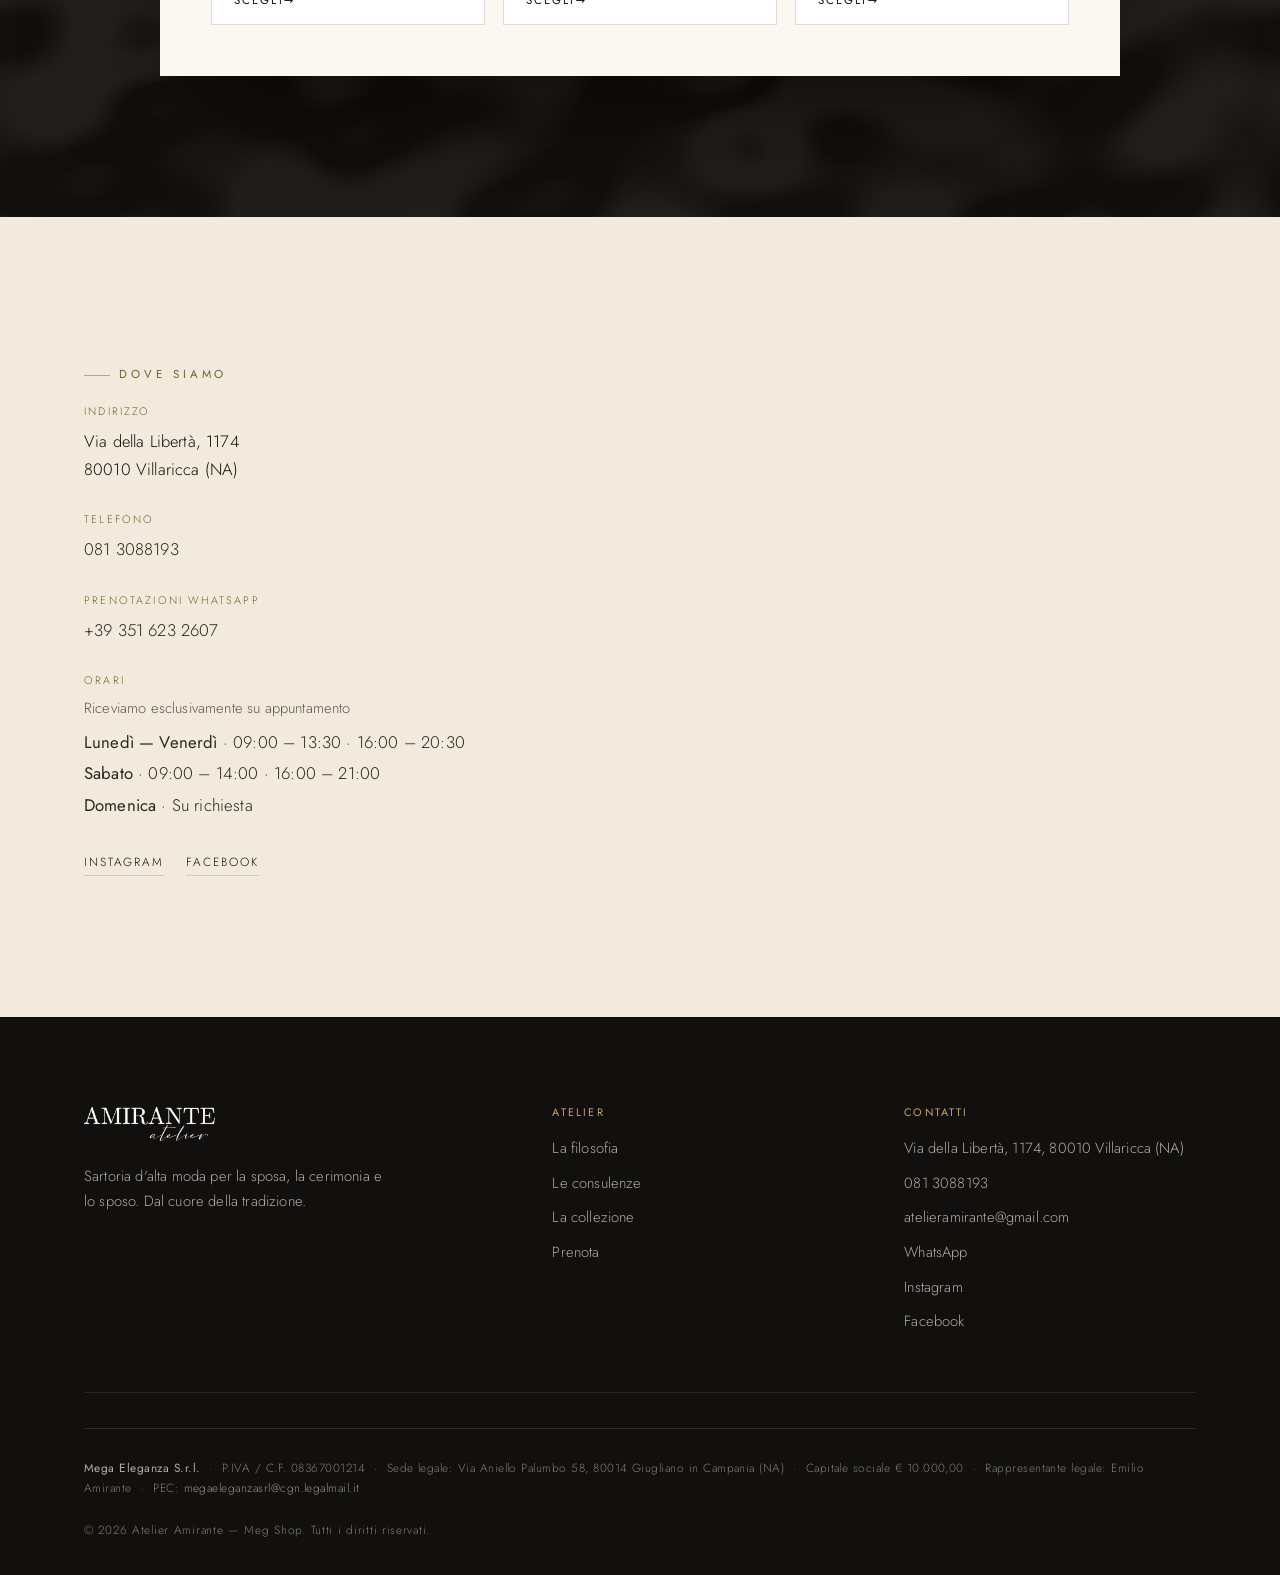
==== commit 944cbce1: "Ombreggia di piu' il video di sfondo Trunk Show - overlay scuro piu' intenso (fino a .9) su homepage" ====
--- a/index.html
+++ b/index.html
@@ -172,8 +172,8 @@
 <style>
 .nav-trunk{color:var(--gold)!important}
 .promo-trunk{background:#12100E;color:#f3ece0;text-align:center;padding:clamp(44px,7vw,74px) 22px;position:relative;overflow:hidden}
-.promo-trunk-vid{position:absolute;inset:0;width:100%;height:100%;object-fit:cover;z-index:0}
-.promo-trunk::before{content:"";position:absolute;inset:0;z-index:1;background:radial-gradient(120% 90% at 50% 0,rgba(201,162,75,.18),transparent 60%),linear-gradient(180deg,rgba(18,16,14,.6),rgba(18,16,14,.8))}
+.promo-trunk-vid{position:absolute;inset:0;width:100%;height:100%;object-fit:cover;z-index:0;filter:brightness(.72) saturate(1.05) blur(1.2px);transform:scale(1.07)}
+.promo-trunk::before{content:"";position:absolute;inset:0;z-index:1;background:radial-gradient(120% 90% at 50% 0,rgba(201,162,75,.16),transparent 55%),linear-gradient(180deg,rgba(18,16,14,.74),rgba(18,16,14,.9))}
 .promo-trunk>*{position:relative;z-index:2}
 .promo-trunk .pe{font-family:var(--sans);font-size:.72rem;letter-spacing:.3em;text-transform:uppercase;color:#C9A24B;margin-bottom:12px}
 .promo-trunk h2{font-family:var(--serif);font-weight:400;font-style:italic;font-size:clamp(2rem,6vw,3.4rem);margin:0 0 .3em;color:#fff;line-height:1.02}
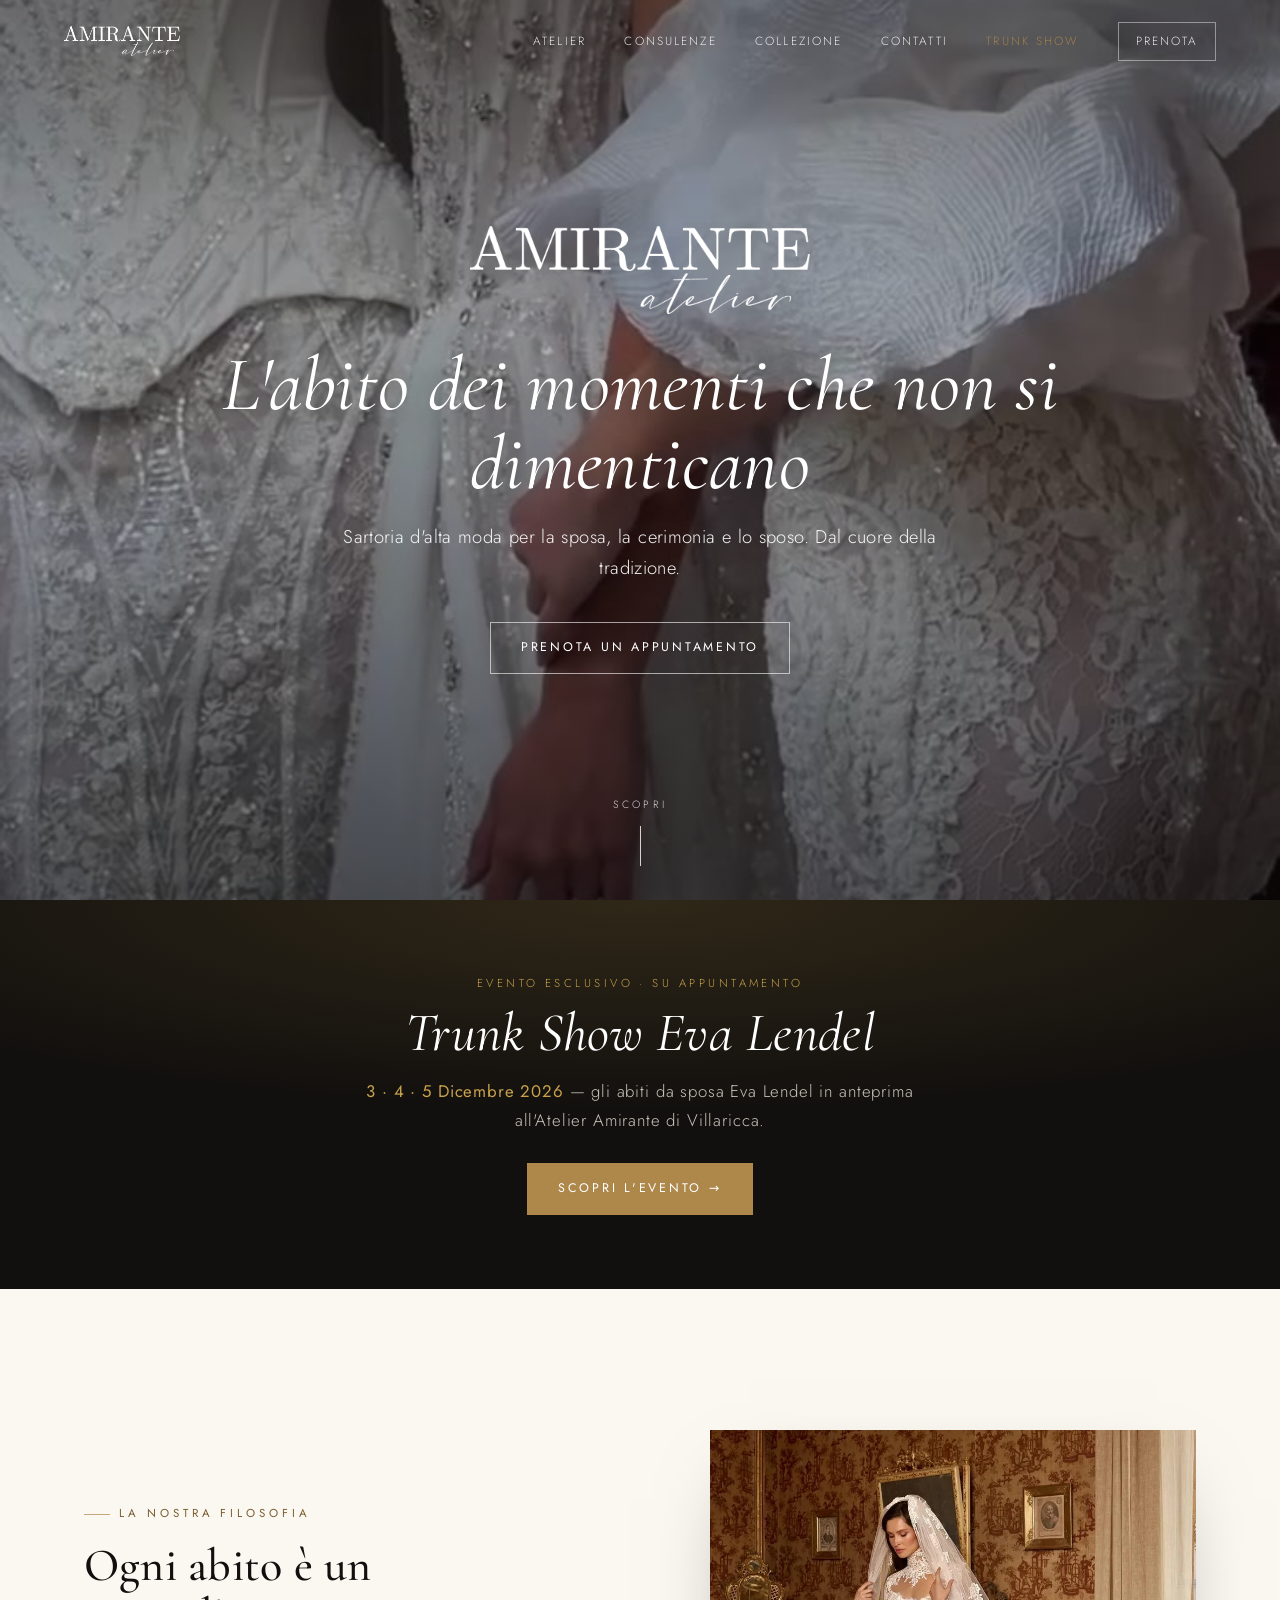
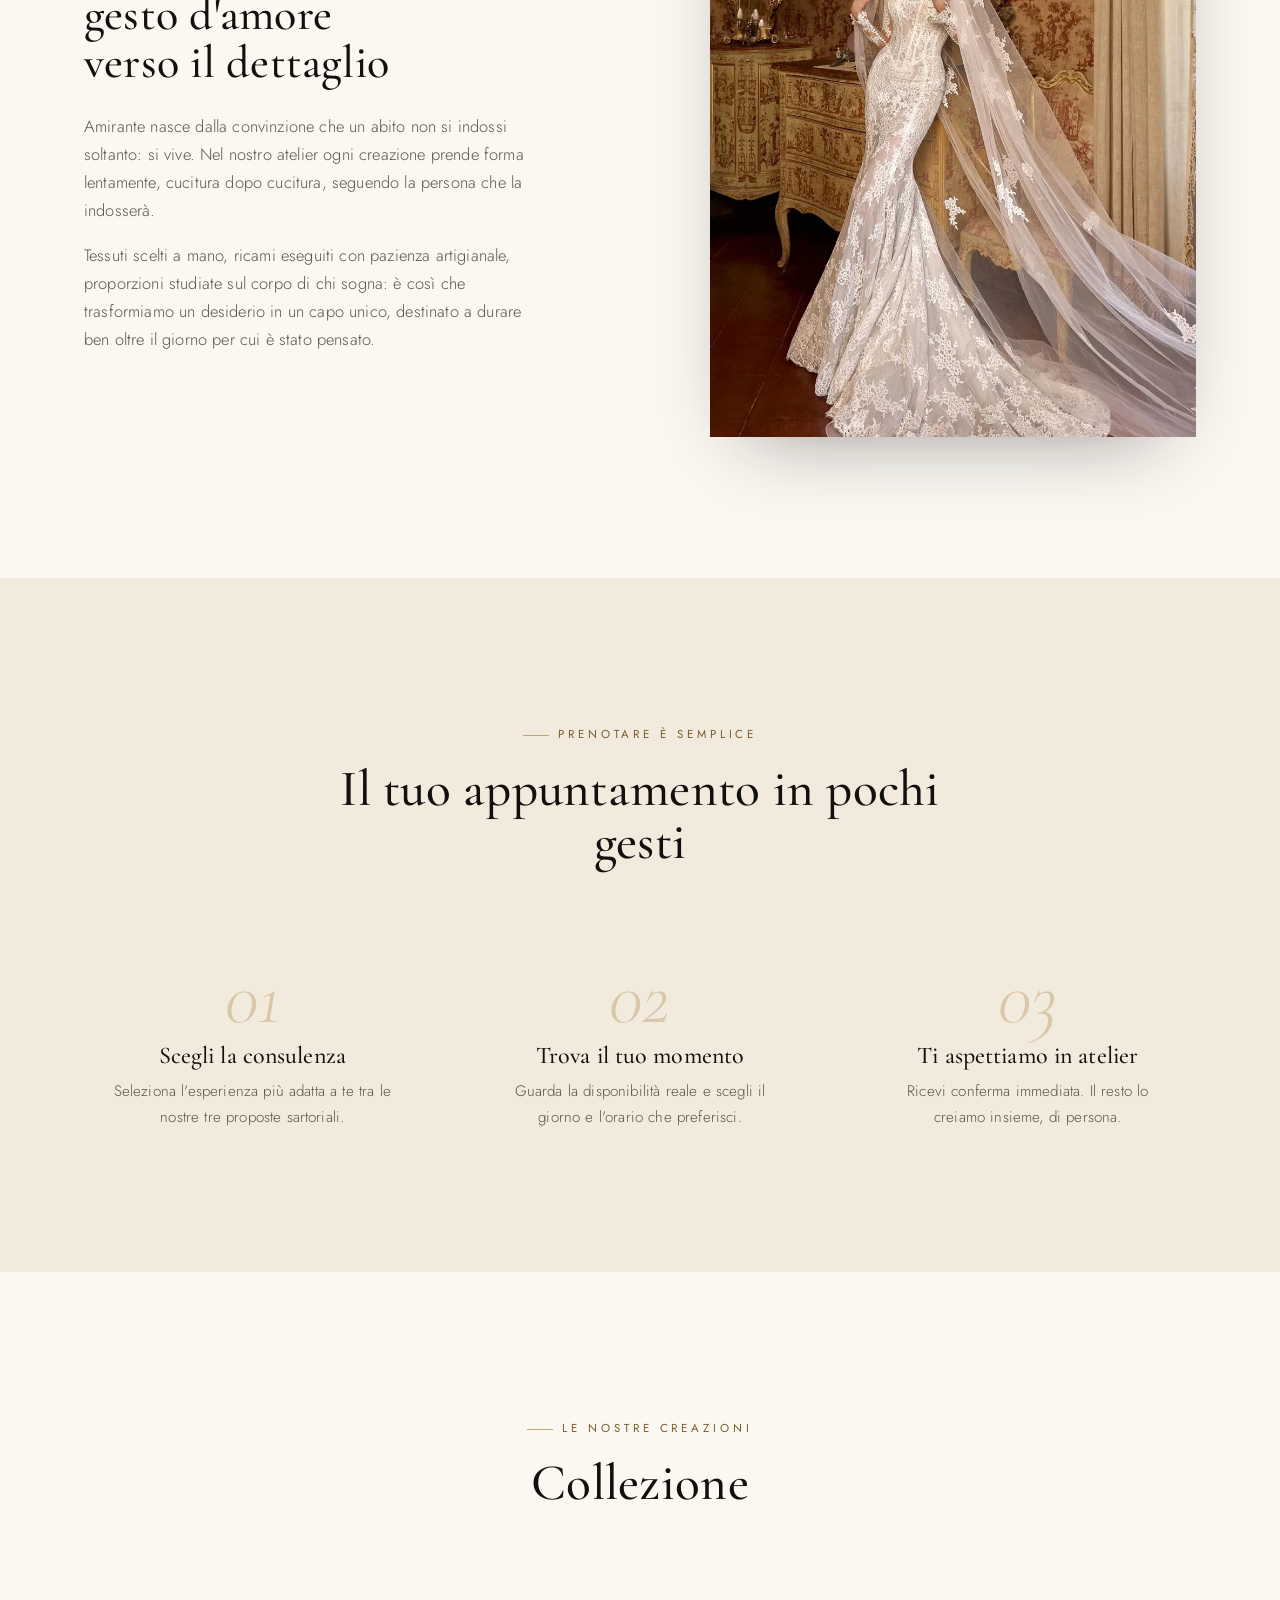
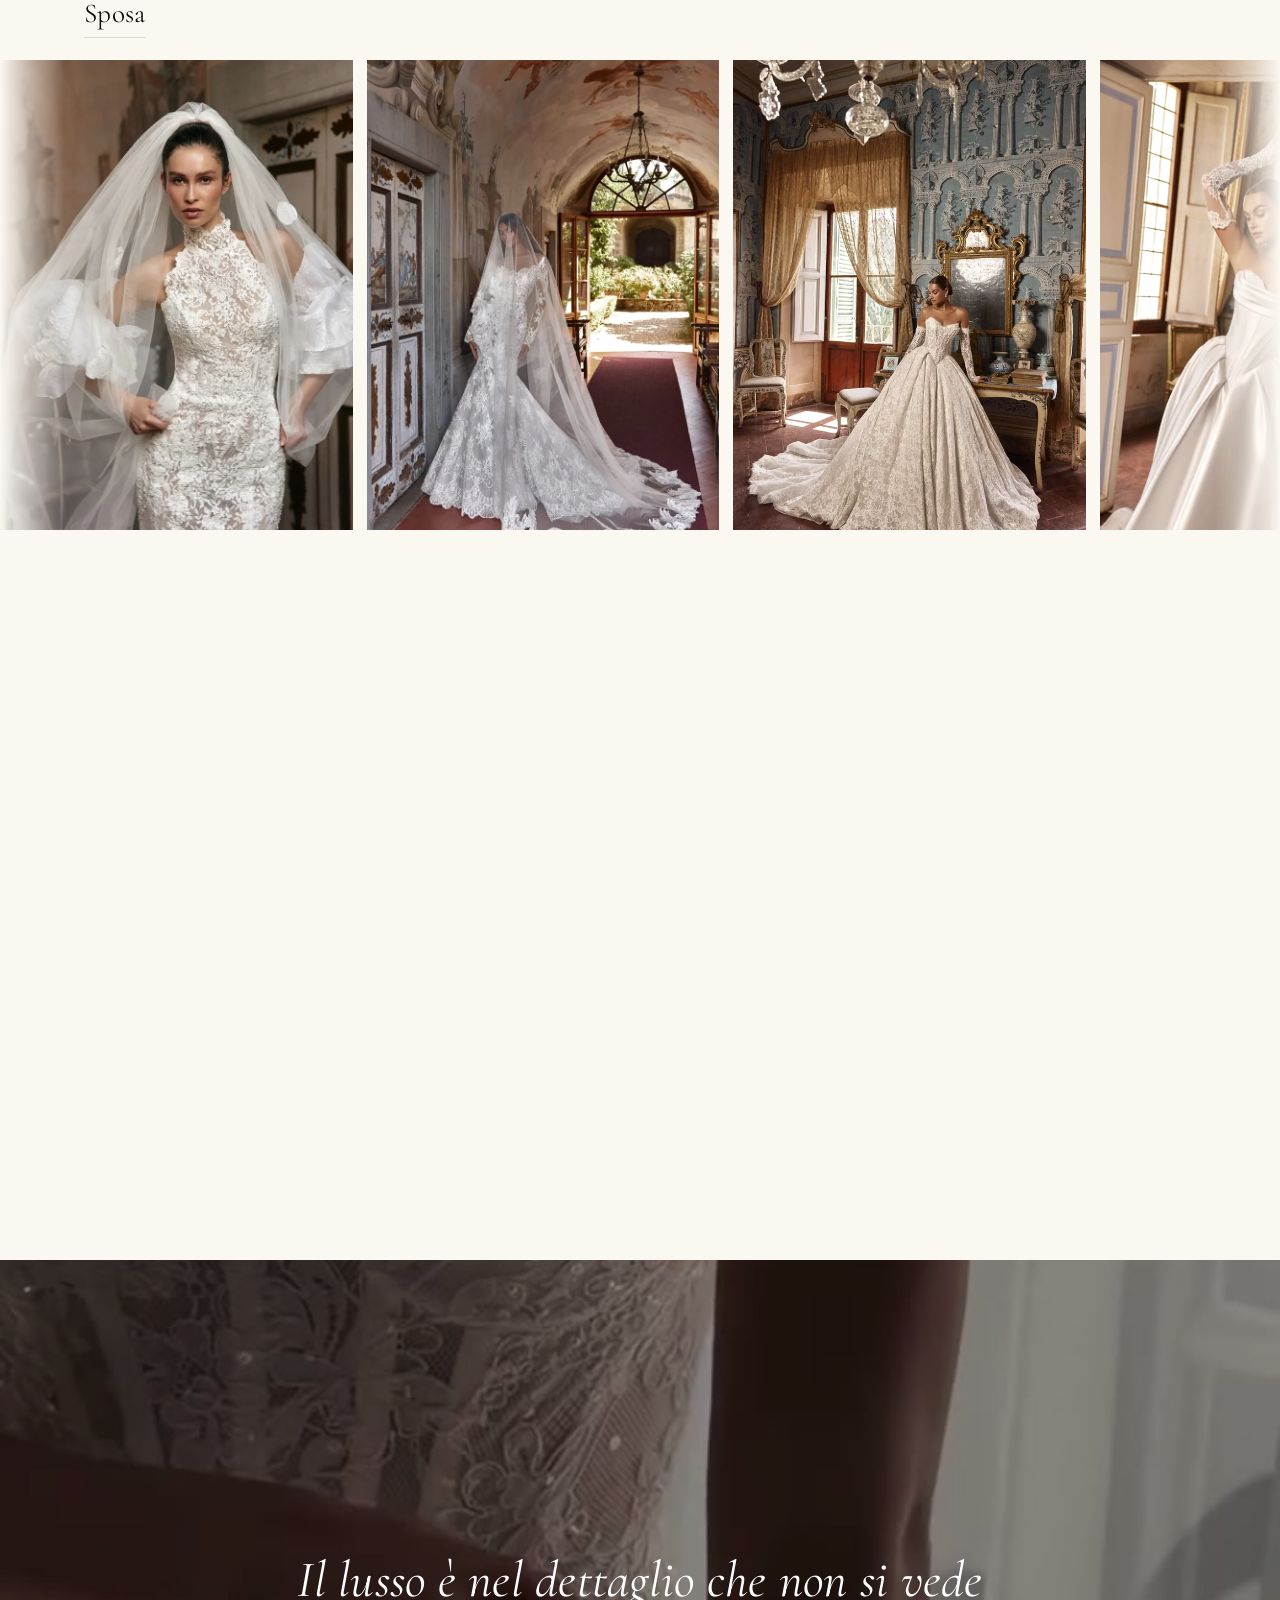
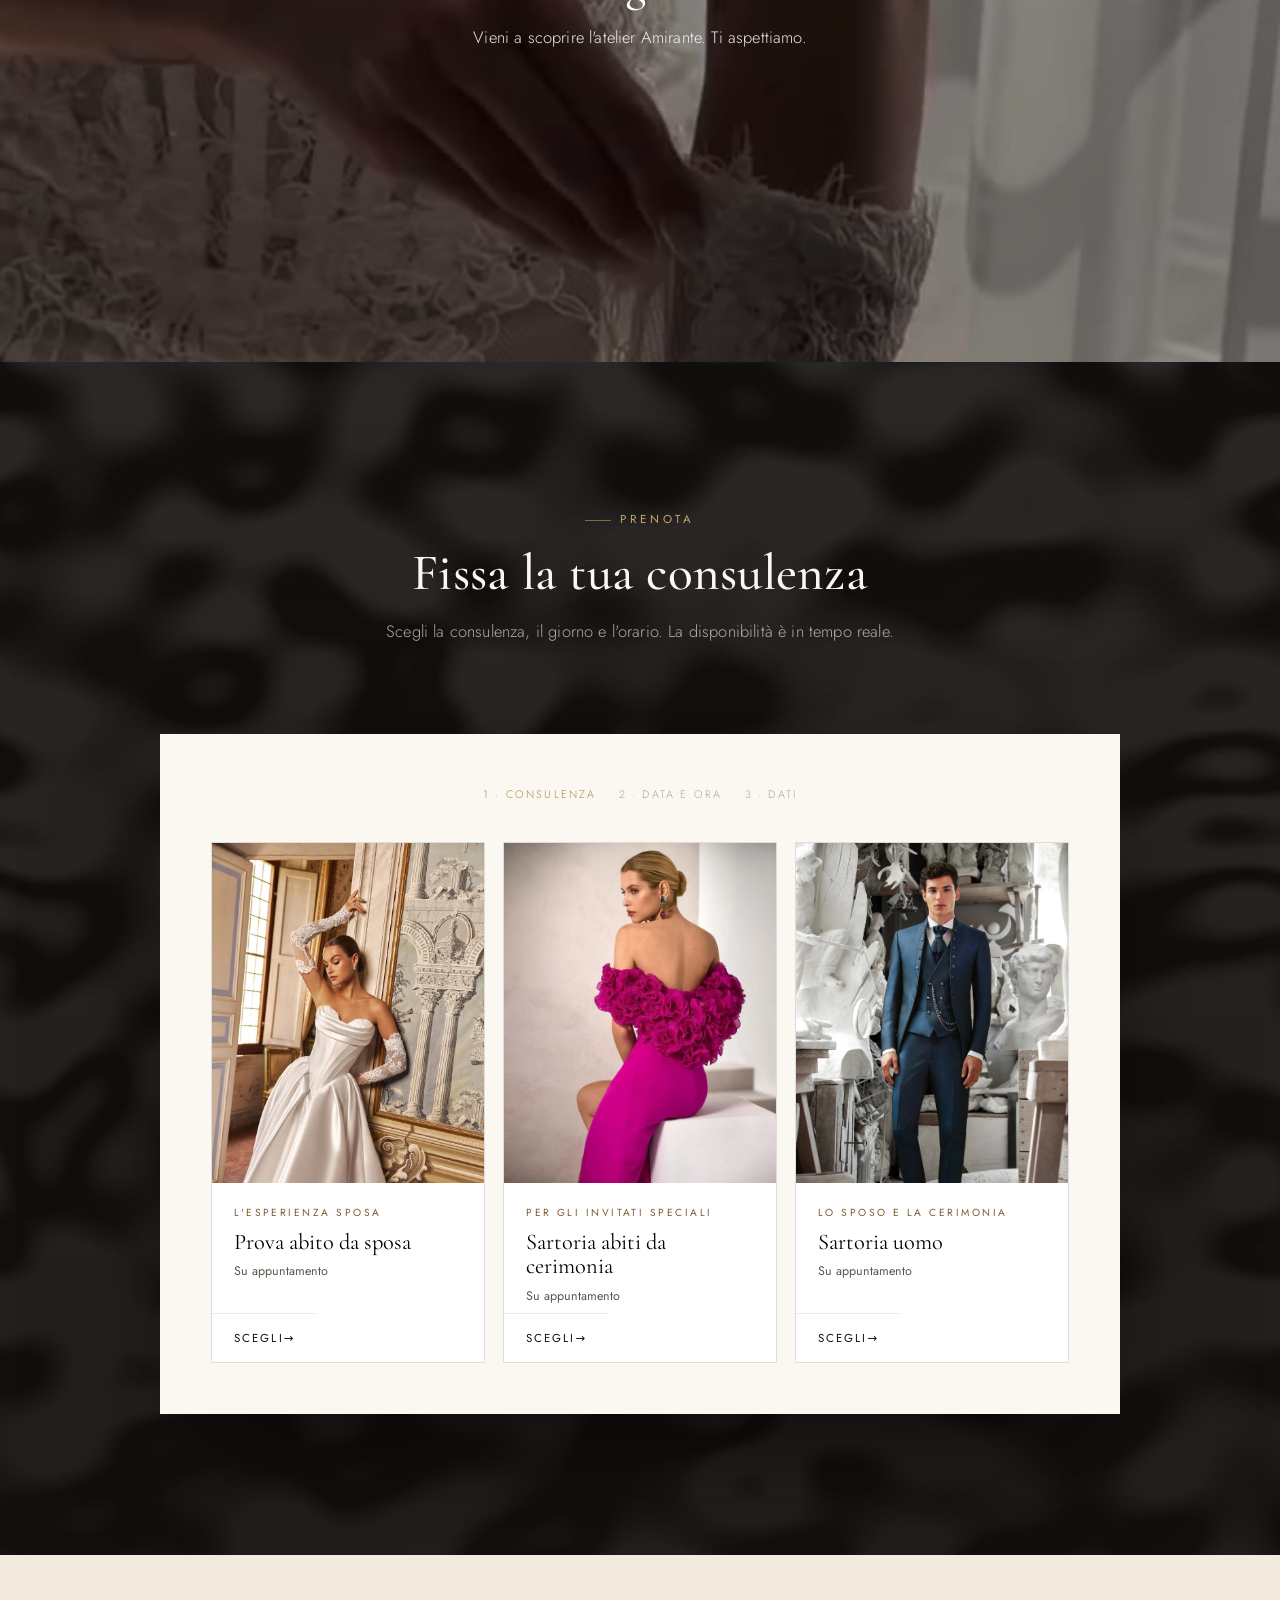
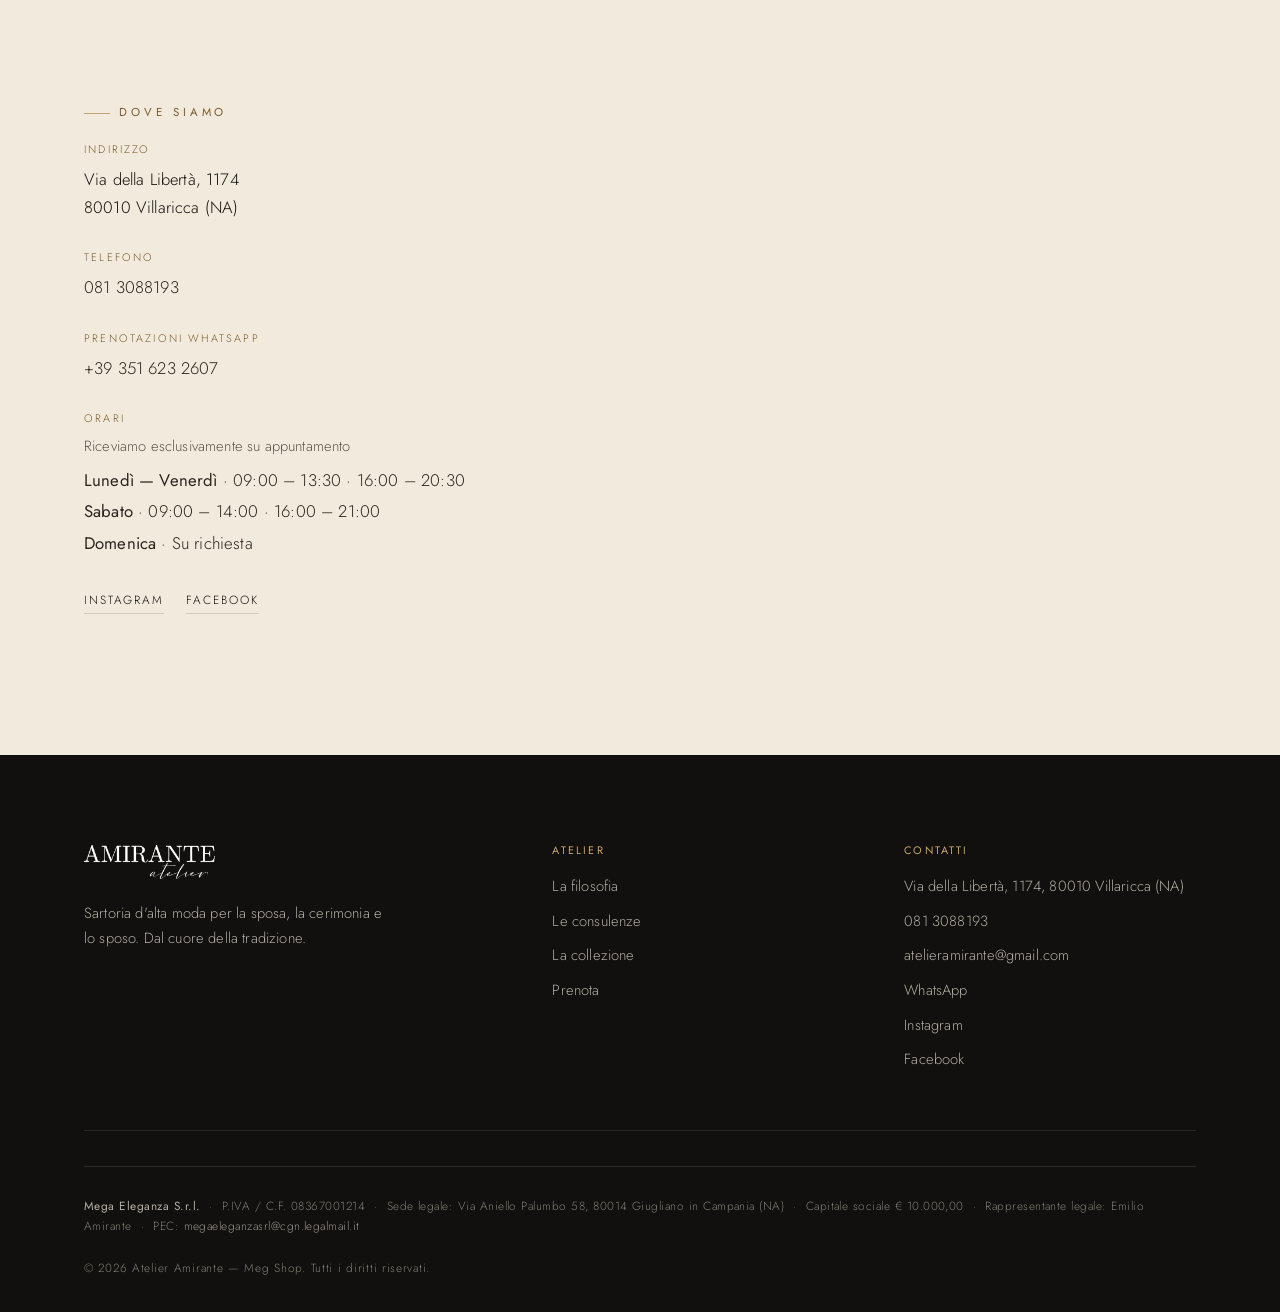
==== commit 73508519: "Rimuove video WhatsApp dalla banda home e nasconde il tasto play YouTube - index.html: rimosso il vi" ====
--- a/index.html
+++ b/index.html
@@ -172,9 +172,8 @@
 <style>
 .nav-trunk{color:var(--gold)!important}
 .promo-trunk{background:#12100E;color:#f3ece0;text-align:center;padding:clamp(44px,7vw,74px) 22px;position:relative;overflow:hidden}
-.promo-trunk-vid{position:absolute;inset:0;width:100%;height:100%;object-fit:cover;z-index:0;filter:brightness(.72) saturate(1.05) blur(1.2px);transform:scale(1.07)}
-.promo-trunk::before{content:"";position:absolute;inset:0;z-index:1;background:radial-gradient(120% 90% at 50% 0,rgba(201,162,75,.16),transparent 55%),linear-gradient(180deg,rgba(18,16,14,.74),rgba(18,16,14,.9))}
-.promo-trunk>*{position:relative;z-index:2}
+.promo-trunk::before{content:"";position:absolute;inset:0;background:radial-gradient(120% 90% at 50% 0,rgba(201,162,75,.16),transparent 60%)}
+.promo-trunk>*{position:relative;z-index:1}
 .promo-trunk .pe{font-family:var(--sans);font-size:.72rem;letter-spacing:.3em;text-transform:uppercase;color:#C9A24B;margin-bottom:12px}
 .promo-trunk h2{font-family:var(--serif);font-weight:400;font-style:italic;font-size:clamp(2rem,6vw,3.4rem);margin:0 0 .3em;color:#fff;line-height:1.02}
 .promo-trunk .pd{font-family:var(--sans);font-weight:300;font-size:clamp(.9rem,2vw,1.05rem);letter-spacing:.05em;color:rgba(243,236,224,.82);margin:0 auto 1.7em;max-width:560px}
@@ -223,9 +222,6 @@
 
   <!-- BANDA TRUNK SHOW -->
   <section class="promo-trunk" aria-label="Trunk Show Eva Lendel">
-    <video class="promo-trunk-vid" autoplay muted loop playsinline preload="metadata" poster="assets/trunk-poster.jpg?v=19" aria-hidden="true" tabindex="-1">
-      <source src="assets/trunk-video.mp4?v=19" type="video/mp4">
-    </video>
     <div class="pe">Evento esclusivo · Su appuntamento</div>
     <h2>Trunk Show Eva Lendel</h2>
     <div class="pd"><b>3 · 4 · 5 Dicembre 2026</b> — gli abiti da sposa Eva Lendel in anteprima all'Atelier Amirante di Villaricca.</div>
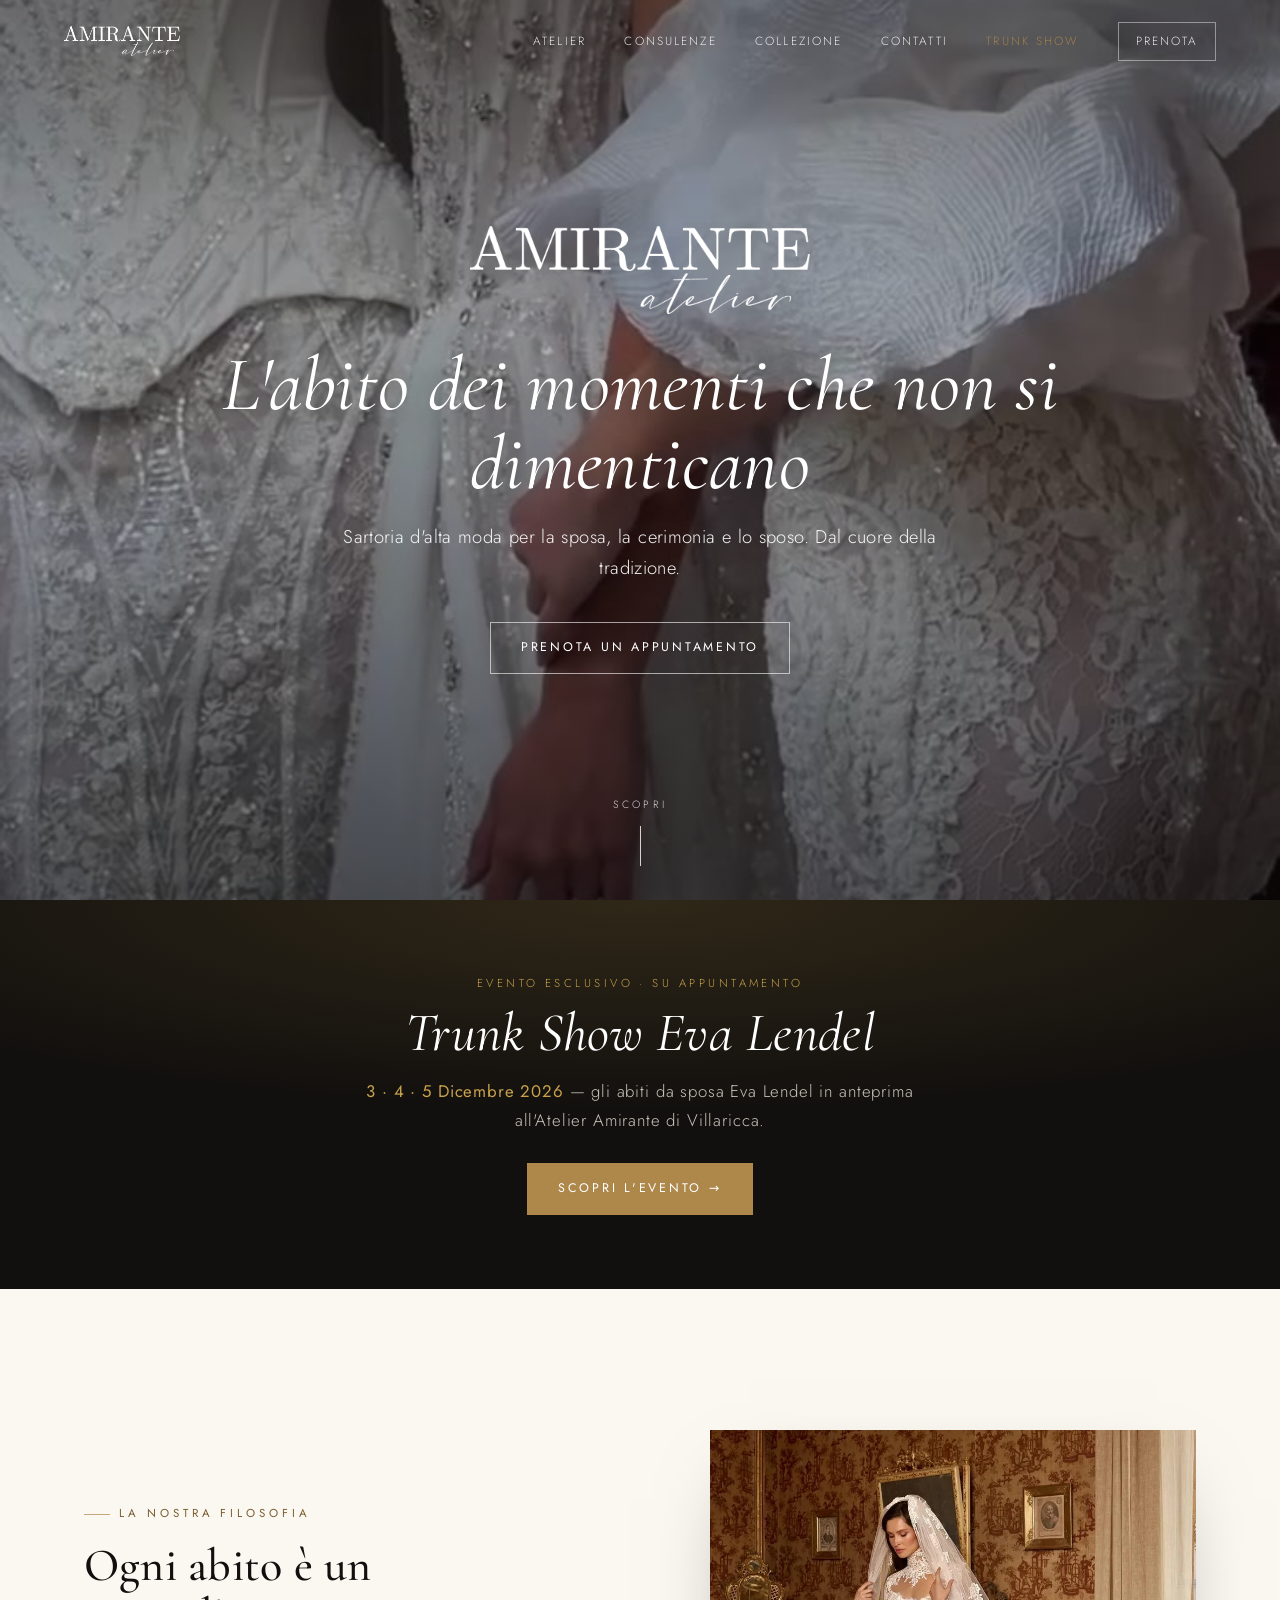
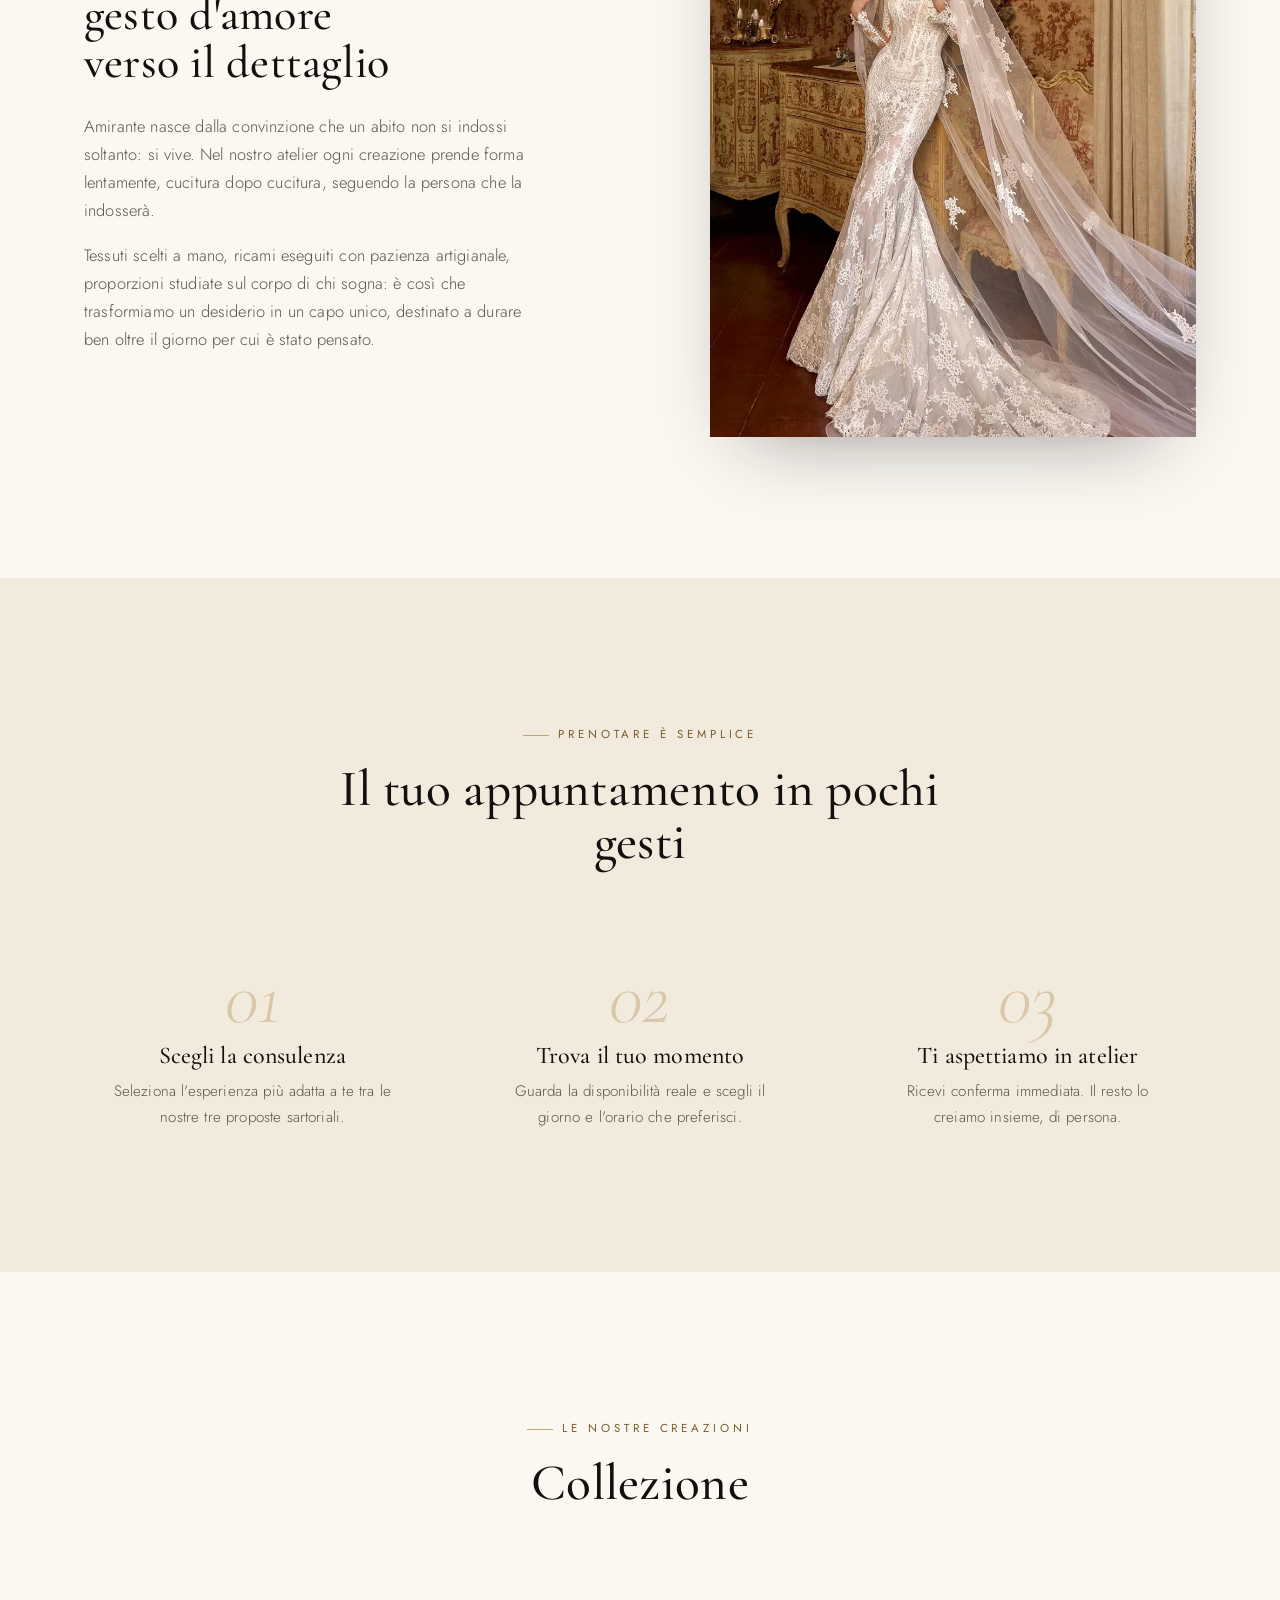
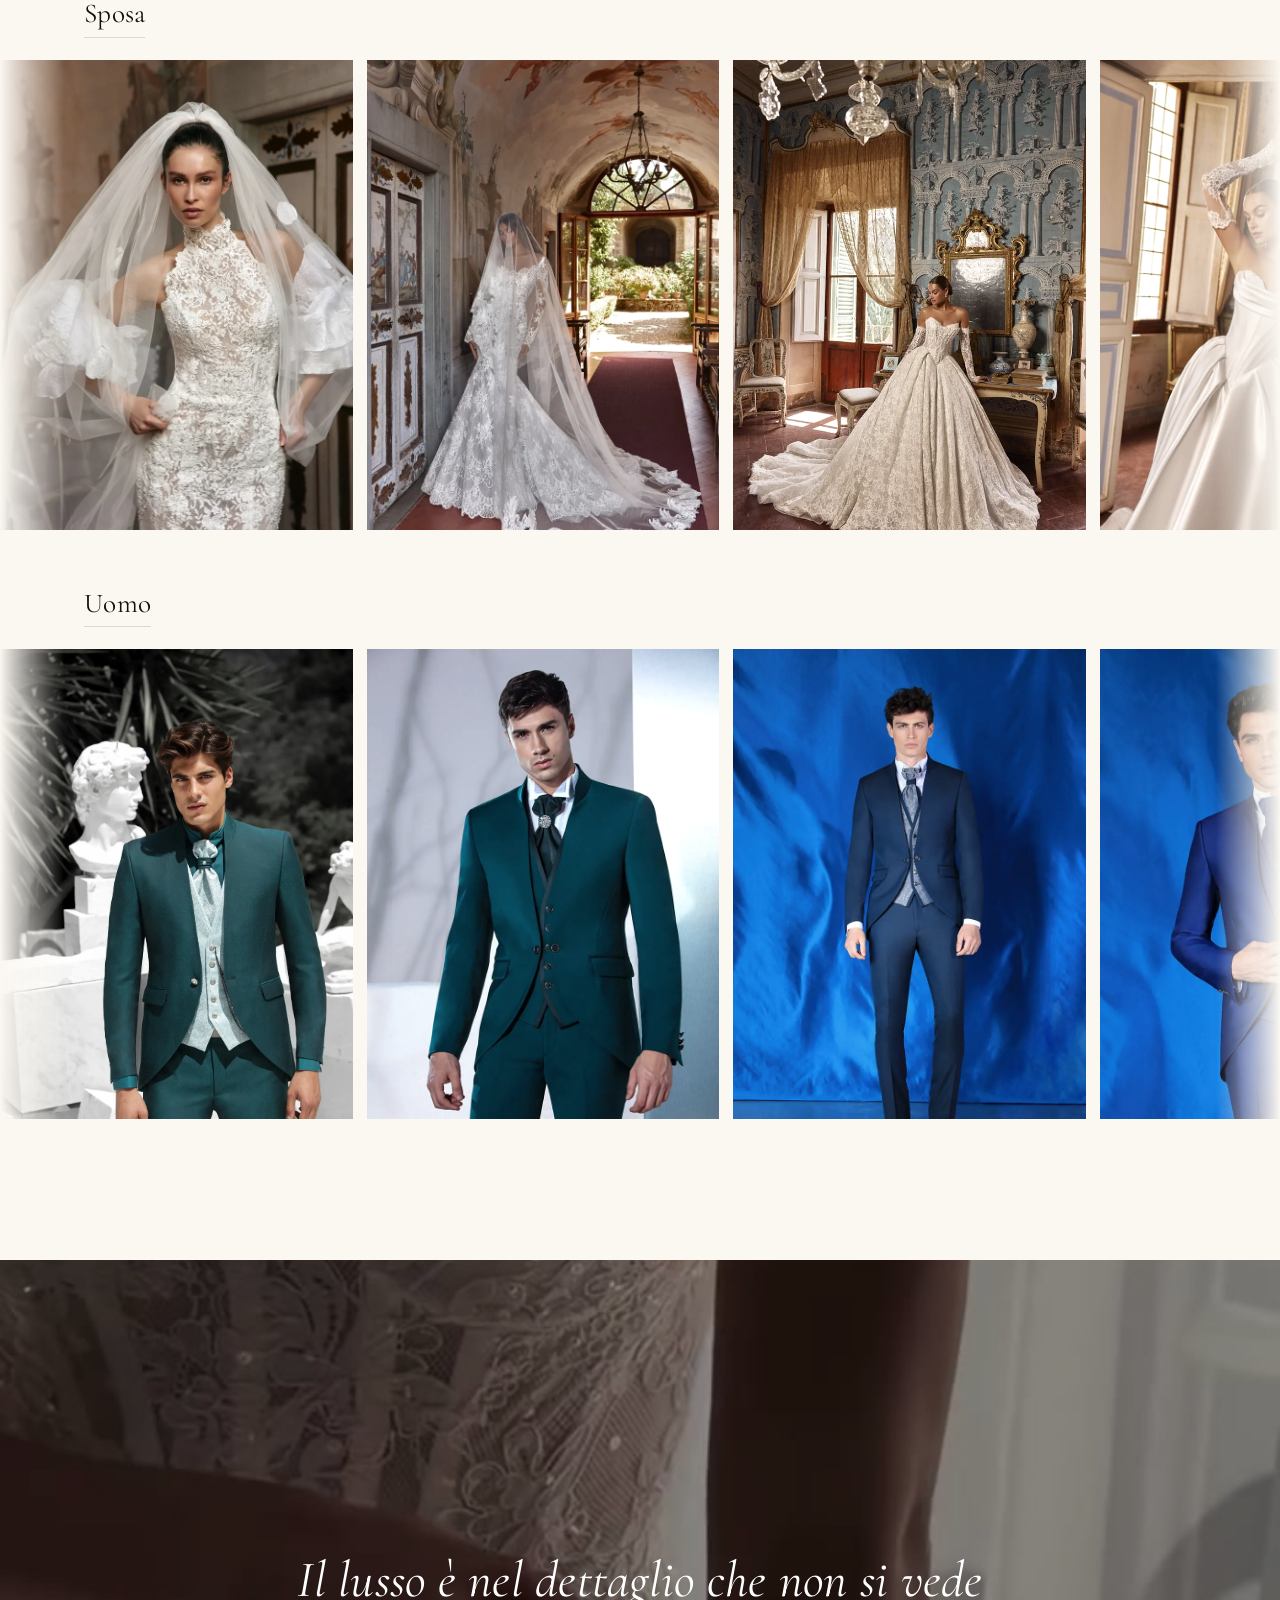
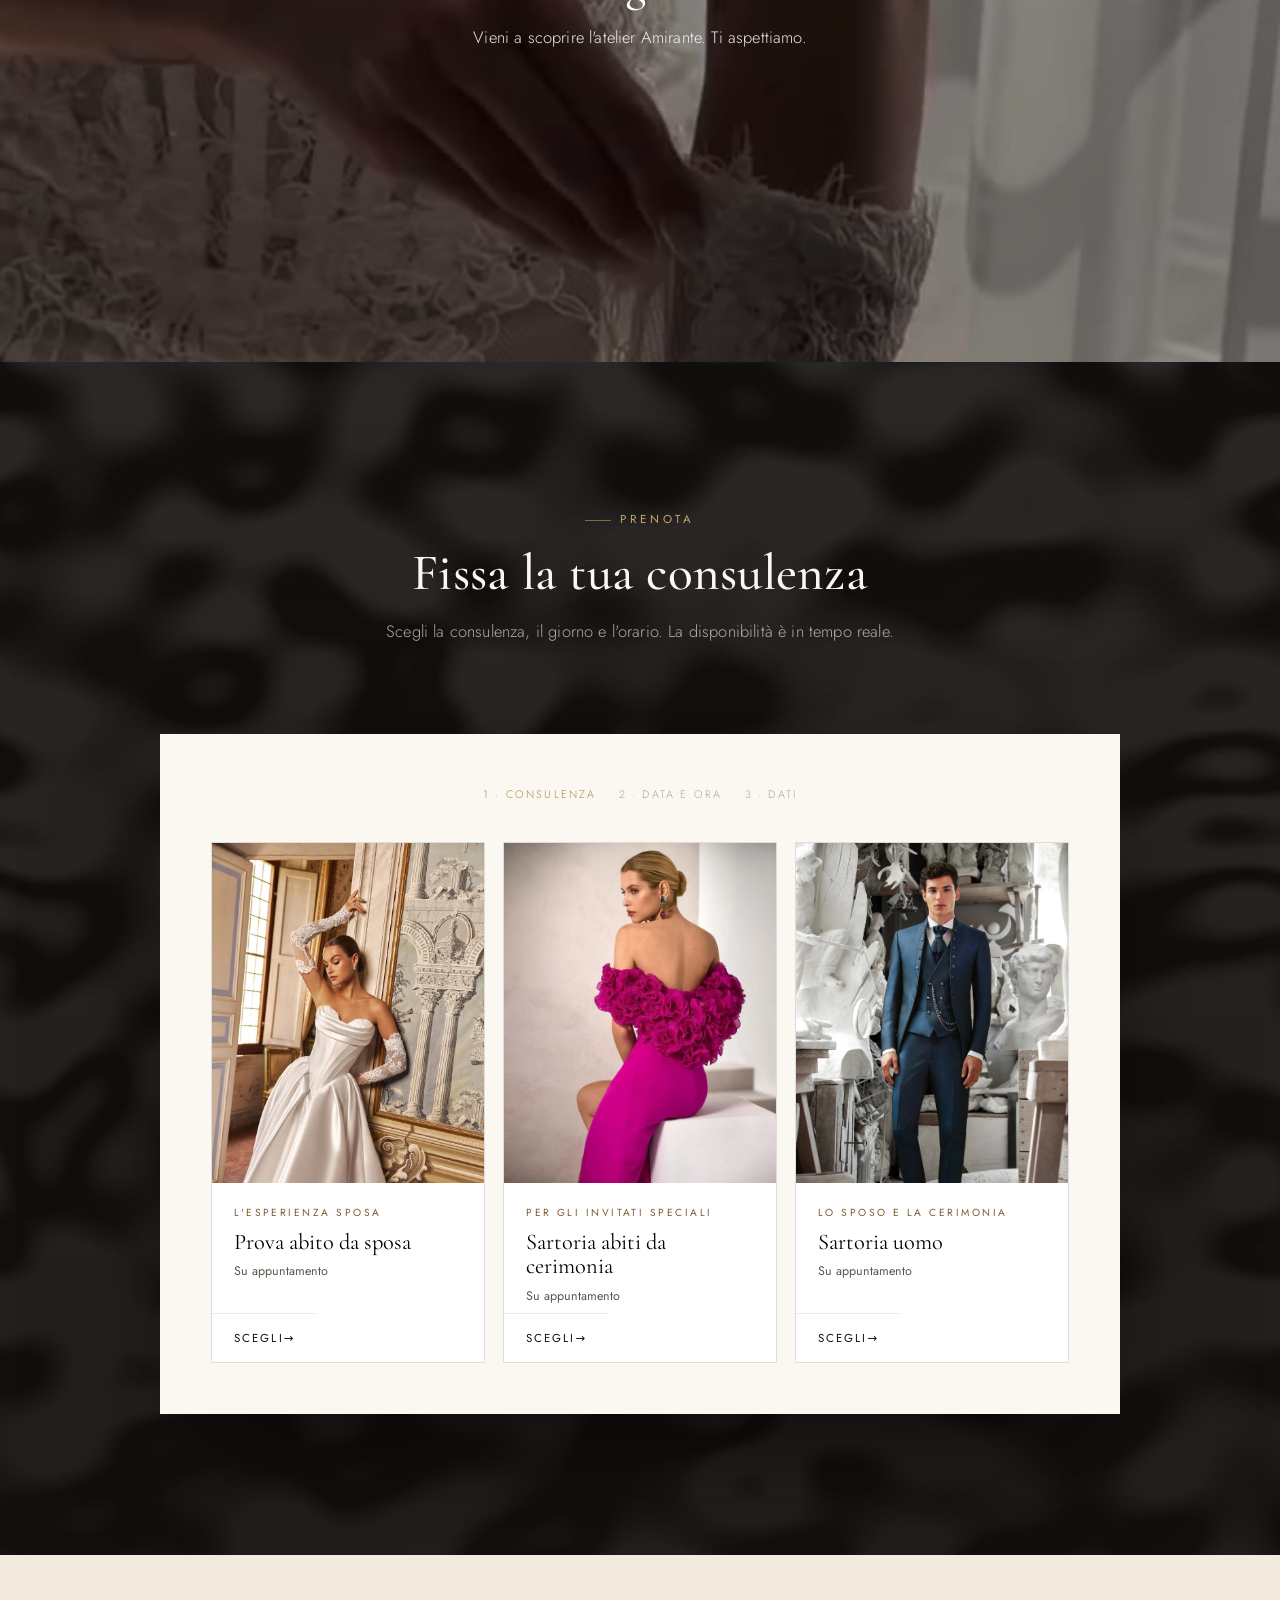
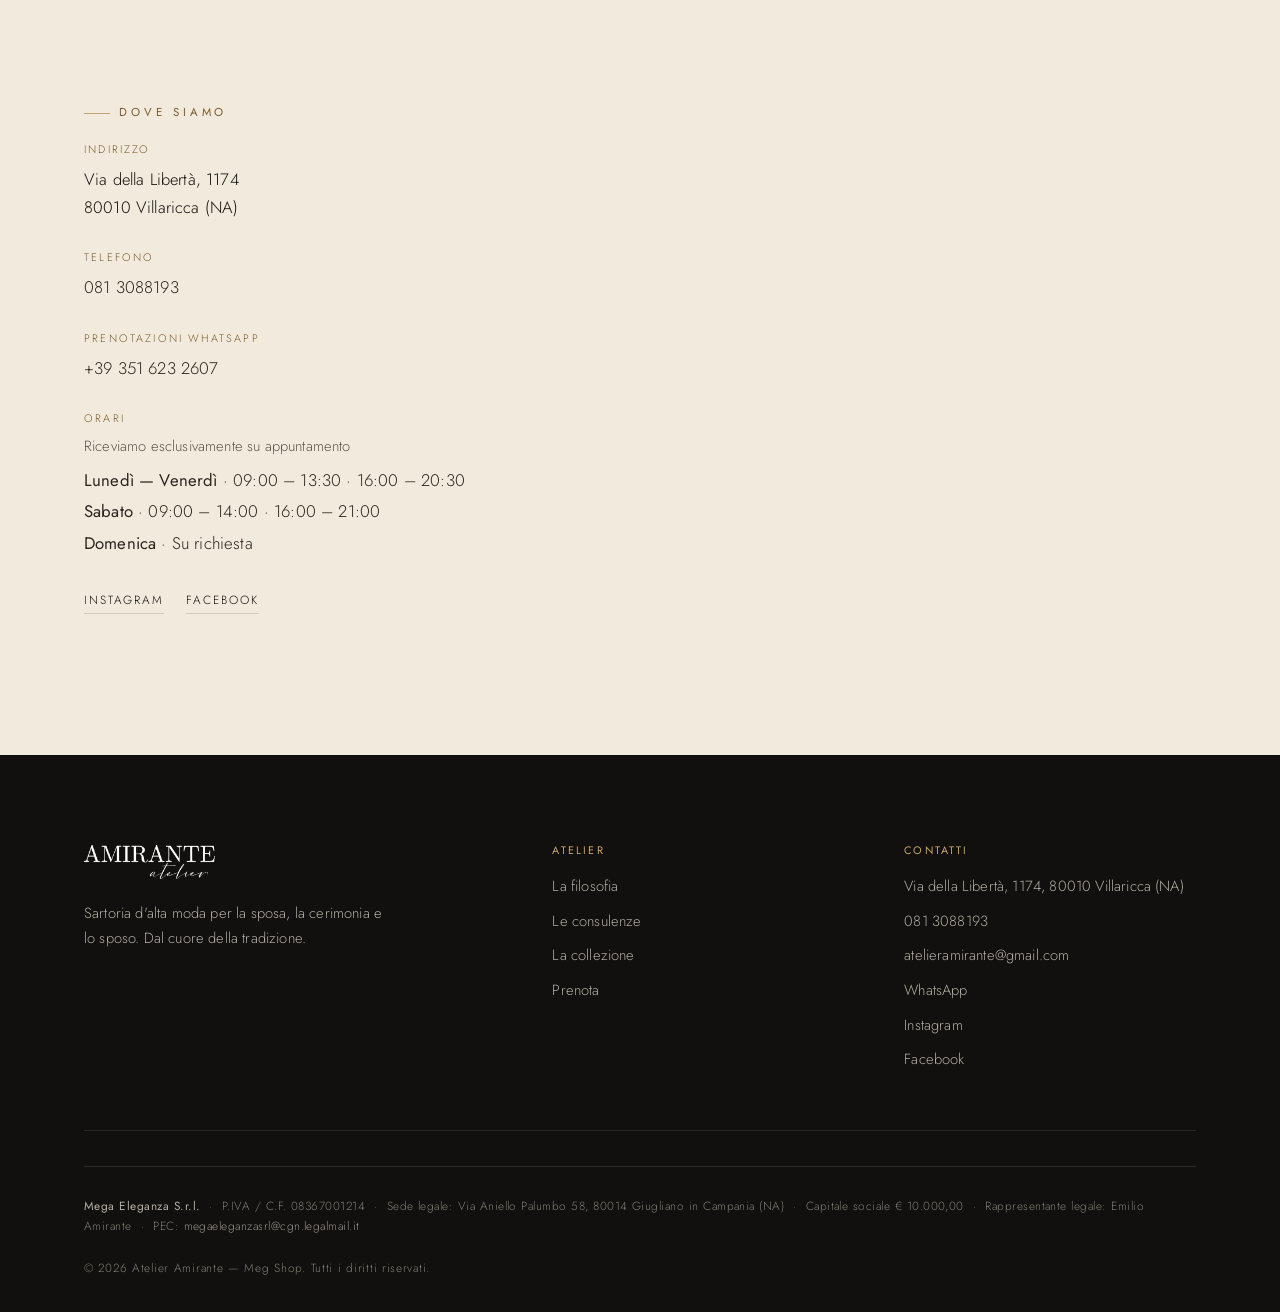
==== commit ff71ba3e: "Trunk Show: prenotazione tramite il gestionale come le consulenze normali - booking.js/min: due opzi" ====
--- a/index.html
+++ b/index.html
@@ -362,6 +362,6 @@
 
   <script src="js/data.js?v=19"></script>
   <script src="js/main.min.js?v=19" defer></script>
-  <script src="js/booking.min.js?v=19" defer></script>
+  <script src="js/booking.min.js?v=20" defer></script>
 </body>
 </html>
